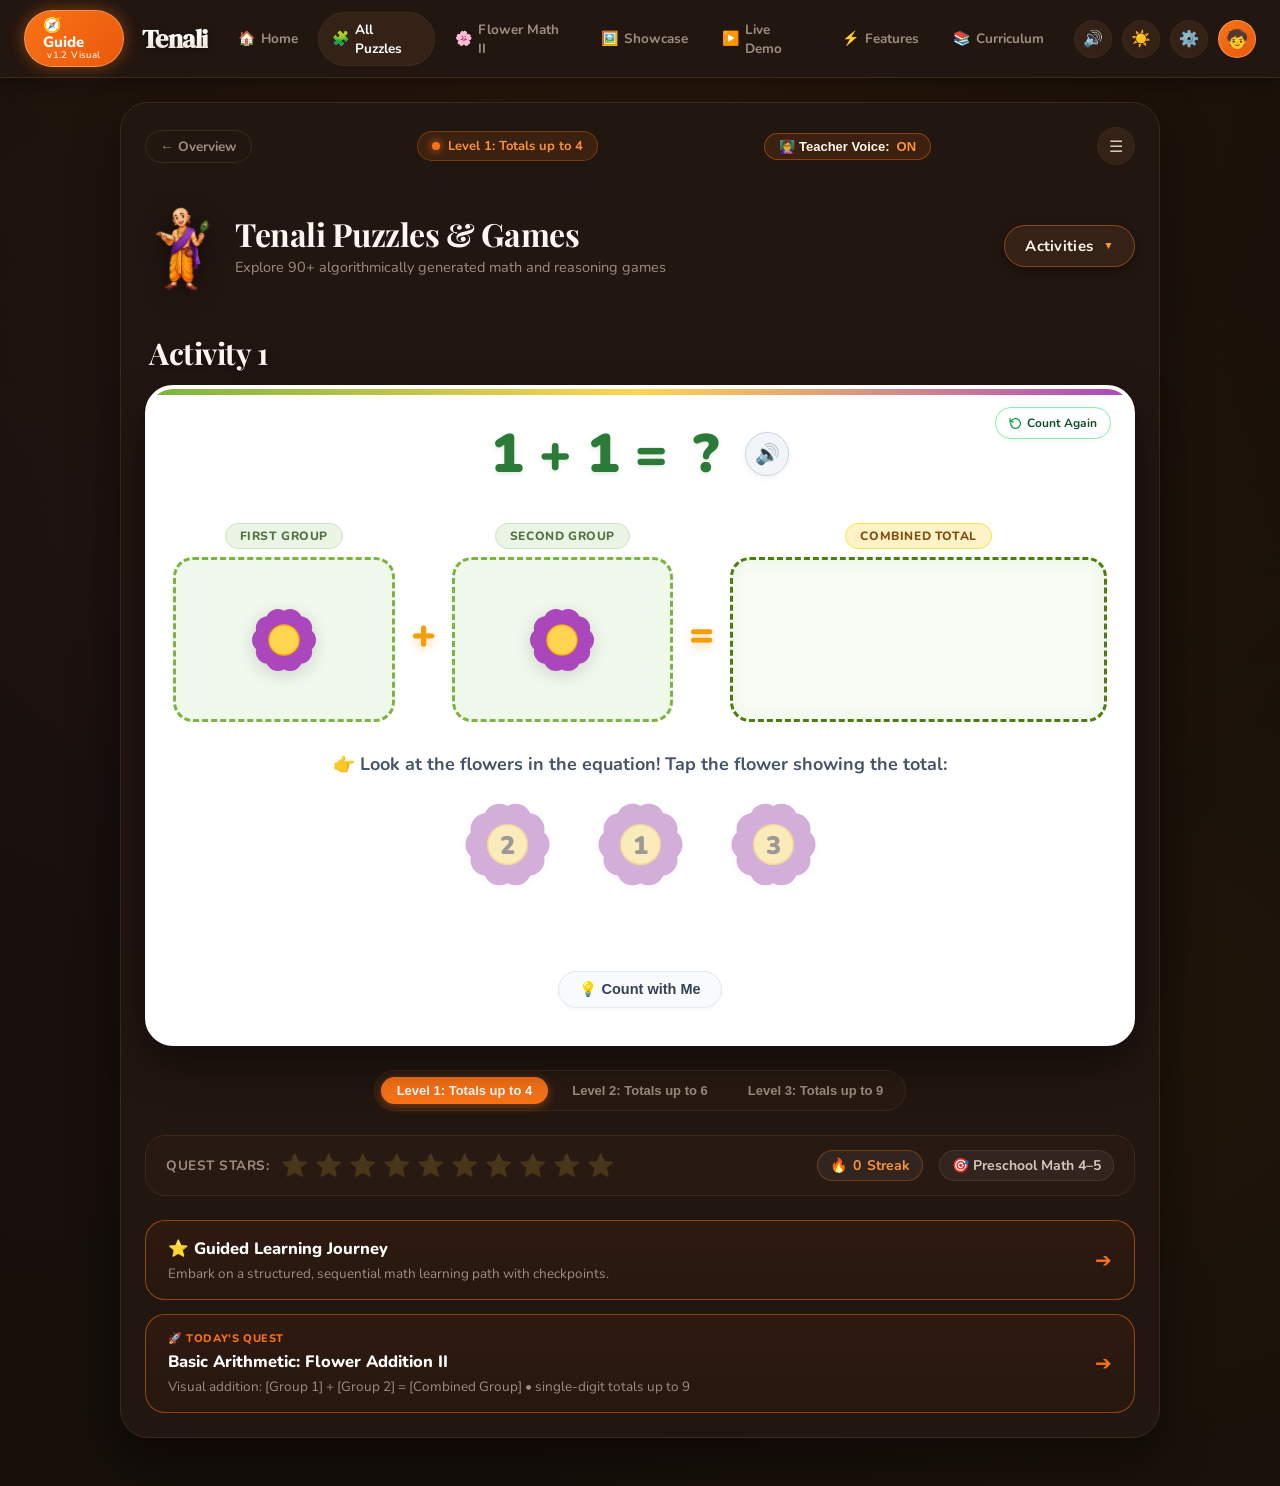
==== flower_addition_ii_standalone.html @ c41240fa "Add Activity 1 layout and activities navigation" ====
<!DOCTYPE html>
<html lang="en">
<head>
  <meta charset="UTF-8">
  <meta name="viewport" content="width=device-width, initial-scale=1.0, maximum-scale=1.0, user-scalable=no">
  <title>Tenali Puzzles & Games - Flower Addition II</title>
  <meta name="description" content="Interactive visual flower addition game for preschool children aged 4-5. See addition visually: [Group 1] + [Group 2] = [Combined Group]. Follows Tenali math curriculum visual design.">

  <!-- Google Fonts: Serif for Tenali branding + Rounded Sans for child readability -->
  <link rel="preconnect" href="https://fonts.googleapis.com">
  <link rel="preconnect" href="https://fonts.gstatic.com" crossorigin>
  <link href="https://fonts.googleapis.com/css2?family=DM+Serif+Display:ital@0;1&family=Fredoka:wght@400;600;700&family=Nunito:wght@700;800;900&family=Playfair+Display:wght@700;800;900&display=swap" rel="stylesheet">

  <style>
/* ==========================================================================
   TENALI FLOWER ADDITION II - Visual Design System & Activity Styles
   Exact Tenali Brand Identity & Visual Addition Equation System
   ========================================================================== */

/* --- CSS Variables & Theme Tokens --- */
:root {
  /* Tenali Dark Shell Palette */
  --bg-tenali-dark: #160f0a;
  --bg-tenali-surface: #221610;
  --bg-tenali-card: #281a13;
  --bg-tenali-card-border: #3d281c;
  --bg-tenali-pill: #342217;
  --bg-tenali-pill-hover: #452d1f;
  
  /* Orange Accents & Highlights */
  --tenali-orange: #f97316;
  --tenali-orange-glow: rgba(249, 115, 22, 0.45);
  --tenali-orange-dark: #ea580c;
  --tenali-orange-light: #fb923c;
  --tenali-gold: #f59e0b;
  --tenali-gold-soft: #fef3c7;
  
  /* Typography Colors */
  --text-tenali-heading: #fff8f0;
  --text-tenali-body: #d6c7bc;
  --text-tenali-muted: #9e8d80;
  
  /* Activity Design Palette */
  --activity-card-bg: #ffffff;
  --activity-green-text: #2b7a37;
  --activity-green-container-bg: #f0f8ec;
  --activity-green-container-border: #7cb342;
  --activity-green-container-border-dash: #689f38;
  
  /* Flower Colors (Exact Activity I Purple Blossom) */
  --flower-purple-petal: #ab47bc;
  --flower-purple-petal-dark: #8e24aa;
  --flower-purple-petal-light: #ba68c8;
  --flower-yellow-center: #ffd54f;
  --flower-yellow-center-border: #f59e0b;
  --flower-number-color: #261c14;
  
  /* Feedback Colors */
  --feedback-success: #16a34a;
  --feedback-success-bg: #dcfce7;
  --feedback-gentle-try: #f59e0b;
  --feedback-gentle-bg: #fef9c3;
  
  /* Typography */
  --font-serif: 'Playfair Display', Georgia, 'Times New Roman', serif;
  --font-sans: 'Nunito', 'Fredoka', 'Quicksand', -apple-system, BlinkMacSystemFont, 'Segoe UI', Roboto, sans-serif;
  
  /* Layout */
  --max-content-width: 1040px;
  --radius-lg: 28px;
  --radius-md: 20px;
  --radius-sm: 14px;
}

/* Global Reset & Base */
*, *::before, *::after {
  box-sizing: border-box;
  margin: 0;
  padding: 0;
  -webkit-tap-highlight-color: transparent;
}

body {
  background-color: var(--bg-tenali-dark);
  background-image: 
    radial-gradient(circle at 50% 0%, rgba(249, 115, 22, 0.08) 0%, transparent 60%),
    radial-gradient(circle at 10% 40%, rgba(171, 71, 188, 0.04) 0%, transparent 50%),
    radial-gradient(circle at 90% 70%, rgba(245, 158, 11, 0.04) 0%, transparent 50%);
  color: var(--text-tenali-body);
  font-family: var(--font-sans);
  min-height: 100vh;
  display: flex;
  flex-direction: column;
  overflow-x: hidden;
  user-select: none;
}

/* ==========================================================================
   TOP NAVIGATION BAR (Exact Tenali Visual Identity)
   ========================================================================== */
.tenali-nav-header {
  background-color: var(--bg-tenali-surface);
  border-bottom: 1px solid var(--bg-tenali-card-border);
  padding: 10px 24px;
  display: flex;
  align-items: center;
  justify-content: space-between;
  gap: 16px;
  position: sticky;
  top: 0;
  z-index: 100;
  box-shadow: 0 4px 18px rgba(0, 0, 0, 0.35);
}

.nav-left-group {
  display: flex;
  align-items: center;
  gap: 18px;
}

/* Guide Button with glowing orange pill */
.guide-pill-badge {
  display: inline-flex;
  flex-direction: column;
  align-items: center;
  justify-content: center;
  background: linear-gradient(135deg, #f97316 0%, #ea580c 100%);
  color: #ffffff;
  padding: 6px 18px;
  border-radius: 9999px;
  font-weight: 700;
  font-size: 14px;
  text-decoration: none;
  border: 1px solid rgba(255, 255, 255, 0.3);
  box-shadow: 0 0 16px var(--tenali-orange-glow);
  cursor: pointer;
  transition: all 0.2s ease;
  line-height: 1.1;
}

.guide-pill-badge:hover {
  transform: translateY(-1px) scale(1.02);
  box-shadow: 0 0 22px rgba(249, 115, 22, 0.65);
}

.guide-pill-badge .guide-title {
  display: flex;
  align-items: center;
  gap: 5px;
  font-size: 15px;
  font-weight: 800;
}

.guide-pill-badge .guide-sub {
  font-size: 9.5px;
  opacity: 0.9;
  letter-spacing: 0.4px;
  font-weight: 600;
}

/* Tenali Logo Branding */
.tenali-brand {
  display: flex;
  align-items: center;
  text-decoration: none;
}

.tenali-logo-text {
  font-family: 'DM Serif Display', var(--font-serif);
  font-size: 26px;
  font-weight: 700;
  letter-spacing: -0.5px;
  background: linear-gradient(180deg, #ffffff 30%, #e2d3c5 100%);
  -webkit-background-clip: text;
  -webkit-text-fill-color: transparent;
  filter: drop-shadow(0 2px 4px rgba(0,0,0,0.4));
}

/* Center Navigation Links */
.nav-center-links {
  display: flex;
  align-items: center;
  gap: 6px;
}

.nav-pill-item {
  color: var(--text-tenali-muted);
  text-decoration: none;
  padding: 8px 14px;
  border-radius: 9999px;
  font-size: 13.5px;
  font-weight: 700;
  display: inline-flex;
  align-items: center;
  gap: 6px;
  transition: all 0.2s ease;
}

.nav-pill-item:hover {
  color: var(--text-tenali-heading);
  background-color: var(--bg-tenali-pill);
}

.nav-pill-item.active {
  color: #ffffff;
  background-color: var(--bg-tenali-pill);
  box-shadow: inset 0 0 0 1px var(--bg-tenali-card-border);
}

.nav-icon {
  font-size: 14px;
}

/* Right Navigation Controls */
.nav-right-controls {
  display: flex;
  align-items: center;
  gap: 10px;
}

.control-btn-circle {
  width: 38px;
  height: 38px;
  border-radius: 50%;
  background-color: var(--bg-tenali-pill);
  border: 1px solid var(--bg-tenali-card-border);
  color: var(--text-tenali-body);
  display: inline-flex;
  align-items: center;
  justify-content: center;
  font-size: 16px;
  cursor: pointer;
  transition: all 0.2s ease;
}

.control-btn-circle:hover {
  background-color: var(--bg-tenali-pill-hover);
  color: #ffffff;
  border-color: var(--tenali-orange);
  transform: translateY(-1px);
}

.user-avatar-pill {
  width: 38px;
  height: 38px;
  border-radius: 50%;
  background: linear-gradient(135deg, #f97316 0%, #ea580c 100%);
  display: inline-flex;
  align-items: center;
  justify-content: center;
  font-size: 18px;
  border: 1px solid rgba(255, 255, 255, 0.3);
  cursor: pointer;
}

/* ==========================================================================
   MAIN VIEWPORT & HUB CONTAINER
   ========================================================================== */
.main-viewport {
  flex: 1;
  display: flex;
  justify-content: center;
  padding: 24px 16px 48px 16px;
}

.tenali-hub-card {
  width: 100%;
  max-width: var(--max-content-width);
  background-color: var(--bg-tenali-surface);
  border: 1px solid var(--bg-tenali-card-border);
  border-radius: var(--radius-lg);
  padding: 24px;
  display: flex;
  flex-direction: column;
  gap: 24px;
  box-shadow: 0 20px 50px rgba(0, 0, 0, 0.45);
}

/* Sub-header inside Card */
.tenali-sub-header {
  display: flex;
  align-items: center;
  justify-content: space-between;
  gap: 12px;
  flex-wrap: wrap;
}

.pill-back-btn {
  color: var(--text-tenali-muted);
  text-decoration: none;
  font-size: 13.5px;
  font-weight: 700;
  padding: 6px 14px;
  border-radius: 9999px;
  background: transparent;
  border: 1px solid var(--bg-tenali-card-border);
  transition: all 0.2s ease;
}

.pill-back-btn:hover {
  background: var(--bg-tenali-pill);
  border-color: var(--tenali-orange);
}

.level-badge-indicator {
  display: inline-flex;
  align-items: center;
  gap: 8px;
  background: rgba(249, 115, 22, 0.12);
  border: 1px solid rgba(249, 115, 22, 0.3);
  padding: 5px 14px;
  border-radius: 9999px;
  font-size: 13px;
  font-weight: 700;
  color: var(--tenali-orange-light);
}

.level-badge-indicator .dot {
  width: 8px;
  height: 8px;
  border-radius: 50%;
  background-color: var(--tenali-orange);
  box-shadow: 0 0 8px var(--tenali-orange);
}

/* Visible Teacher Voice Toggle Pill */
.teacher-voice-toggle-btn {
  display: inline-flex;
  align-items: center;
  gap: 7px;
  background: rgba(249, 115, 22, 0.12);
  border: 1px solid rgba(249, 115, 22, 0.4);
  color: var(--text-tenali-heading);
  padding: 5px 14px;
  border-radius: 9999px;
  font-size: 13px;
  font-weight: 700;
  cursor: pointer;
  transition: all 0.2s ease;
  user-select: none;
}

.teacher-voice-toggle-btn:hover {
  background: rgba(249, 115, 22, 0.22);
  border-color: var(--tenali-orange);
  transform: translateY(-1px);
}

.teacher-voice-toggle-btn.muted {
  background: rgba(255, 255, 255, 0.05);
  border-color: rgba(255, 255, 255, 0.15);
  color: var(--text-tenali-muted);
}

.teacher-voice-toggle-btn #teacher-voice-status {
  color: var(--tenali-orange-light);
  font-weight: 800;
}

.teacher-voice-toggle-btn.muted #teacher-voice-status {
  color: var(--text-tenali-muted);
}

.sub-header-actions {
  display: flex;
  align-items: center;
  gap: 8px;
}

/* Website Header — Brown Area */
.tenali-hero-banner {
  display: flex;
  align-items: center;
  justify-content: space-between;
  gap: 24px;
  text-align: left;
  padding: 6px 0 12px 0;
  width: 100%;
  position: relative;
}

.tenali-hero-brand-group {
  display: flex;
  align-items: center;
  gap: 20px;
  text-align: left;
  min-width: 0;
}

.tenali-mascot-img {
  width: 70px;
  height: 102px;
  object-fit: contain;
  flex-shrink: 0;
  filter: drop-shadow(0 4px 14px rgba(0, 0, 0, 0.45));
  animation: mascot-float 3s ease-in-out infinite alternate;
}

@keyframes mascot-float {
  0% { transform: translateY(0px) rotate(0deg); }
  100% { transform: translateY(-5px) rotate(1.5deg); }
}

.tenali-hero-text h1 {
  font-family: var(--font-serif);
  font-size: 32px;
  font-weight: 700;
  color: var(--text-tenali-heading);
  letter-spacing: -0.5px;
  line-height: 1.15;
}

.tenali-hero-text p {
  color: var(--text-tenali-muted);
  font-size: 14.5px;
  margin-top: 4px;
}

/* --- Activities Dropdown Menu on Right of Brown Header --- */
.activities-dropdown-wrapper {
  position: relative;
  display: inline-flex;
  align-items: center;
  flex-shrink: 0;
}

.activities-dropdown-btn {
  display: inline-flex;
  align-items: center;
  justify-content: center;
  gap: 10px;
  background: var(--bg-tenali-pill);
  border: 1.5px solid rgba(249, 115, 22, 0.45);
  border-radius: 9999px;
  padding: 9px 20px;
  color: var(--text-tenali-heading);
  font-family: var(--font-sans);
  font-size: 15px;
  font-weight: 700;
  letter-spacing: 0.3px;
  cursor: pointer;
  transition: all 0.22s cubic-bezier(0.34, 1.56, 0.64, 1);
  box-shadow: 0 4px 14px rgba(0, 0, 0, 0.35);
  user-select: none;
  min-height: 42px;
}

.activities-dropdown-btn:hover {
  background: var(--bg-tenali-pill-hover);
  border-color: var(--tenali-orange);
  color: #ffffff;
  transform: translateY(-2px);
  box-shadow: 0 6px 20px rgba(249, 115, 22, 0.35);
}

.activities-dropdown-btn:focus-visible {
  outline: 3px solid var(--tenali-orange);
  outline-offset: 3px;
}

.activities-chevron {
  font-size: 10.5px;
  color: var(--tenali-orange-light);
  transition: transform 0.25s ease;
  line-height: 1;
}

.activities-dropdown-wrapper.open .activities-chevron {
  transform: rotate(180deg);
}

.activities-dropdown-wrapper.open .activities-dropdown-btn {
  border-color: var(--tenali-orange);
  background: var(--bg-tenali-pill-hover);
  box-shadow: 0 0 20px rgba(249, 115, 22, 0.45);
}

.activities-dropdown-menu {
  position: absolute;
  top: calc(100% + 8px);
  right: 0;
  min-width: 180px;
  background: #2a1b14;
  border: 1.5px solid rgba(249, 115, 22, 0.45);
  border-radius: 14px;
  padding: 8px;
  display: flex;
  flex-direction: column;
  gap: 4px;
  box-shadow: 0 16px 36px rgba(0, 0, 0, 0.65), 0 0 22px rgba(249, 115, 22, 0.2);
  z-index: 100;
  opacity: 0;
  visibility: hidden;
  transform: translateY(-8px) scale(0.97);
  transition: opacity 0.2s ease, transform 0.2s cubic-bezier(0.34, 1.56, 0.64, 1), visibility 0.2s;
  pointer-events: none;
}

.activities-dropdown-wrapper.open .activities-dropdown-menu {
  opacity: 1;
  visibility: visible;
  transform: translateY(0) scale(1);
  pointer-events: auto;
}

.activity-dropdown-item {
  display: flex;
  align-items: center;
  gap: 10px;
  width: 100%;
  padding: 10px 14px;
  background: transparent;
  border: 1px solid transparent;
  border-radius: 10px;
  color: var(--text-tenali-heading);
  font-family: var(--font-sans);
  font-size: 14.5px;
  font-weight: 700;
  text-align: left;
  cursor: pointer;
  transition: all 0.18s ease;
  user-select: none;
}

.activity-dropdown-item:hover {
  background: rgba(249, 115, 22, 0.18);
  border-color: rgba(249, 115, 22, 0.35);
  color: var(--tenali-orange-light);
  transform: translateX(3px);
}

.activity-dropdown-item.active {
  background: rgba(249, 115, 22, 0.22);
  border-color: rgba(249, 115, 22, 0.5);
  color: #fff8f0;
}

.activity-dropdown-item.active::after {
  content: "✓";
  margin-left: auto;
  font-size: 13px;
  color: var(--tenali-orange-light);
  font-weight: 900;
}

.activity-item-icon {
  font-size: 16px;
  line-height: 1;
}

/* Activity 1 Heading immediately above game container */
.activity-section-header {
  width: 100%;
  display: flex;
  align-items: center;
  justify-content: flex-start;
  padding: 0 4px;
  margin-top: 2px;
  margin-bottom: -10px;
}

.activity-section-title {
  font-family: var(--font-serif);
  font-size: 30px;
  font-weight: 700;
  color: var(--text-tenali-heading);
  letter-spacing: -0.5px;
  line-height: 1.2;
  margin: 0;
  text-shadow: 0 2px 6px rgba(0, 0, 0, 0.35);
}

/* ==========================================================================
   THE WHITE ACTIVITY CARD (Tenali Flower Addition II Visual System)
   Pure white card, large green question, dashed pale-green containers,
   purple flower petals with yellow centers.
   ========================================================================== */
.flower-activity-card {
  background-color: var(--activity-card-bg);
  border-radius: var(--radius-lg);
  padding: 28px 24px 34px 24px;
  box-shadow: 0 18px 45px rgba(0, 0, 0, 0.45);
  display: flex;
  flex-direction: column;
  align-items: center;
  position: relative;
  overflow: hidden;
  border: 4px solid #ffffff;
}

/* Subtle corner decoration inside activity card */
.flower-activity-card::before {
  content: "";
  position: absolute;
  top: 0;
  left: 0;
  right: 0;
  height: 6px;
  background: linear-gradient(90deg, #7cb342 0%, #ffd54f 50%, #ab47bc 100%);
}

/* Question Header in Large Green Text */
.math-question-banner {
  display: flex;
  align-items: center;
  justify-content: center;
  gap: 14px;
  margin-bottom: 22px;
  position: relative;
}

.math-question-text {
  font-family: var(--font-sans);
  font-size: 54px;
  font-weight: 900;
  color: var(--activity-green-text);
  letter-spacing: 2px;
  text-shadow: 0 2px 4px rgba(43, 122, 55, 0.15);
  display: flex;
  align-items: center;
  gap: 14px;
}

.math-question-text .math-num {
  display: inline-block;
  min-width: 32px;
  text-align: center;
}

.math-question-text .math-op {
  color: var(--activity-green-text);
}

.math-question-text .math-target {
  display: inline-flex;
  align-items: center;
  justify-content: center;
  min-width: 48px;
  padding: 0 10px;
  border-radius: 12px;
  transition: all 0.3s cubic-bezier(0.34, 1.56, 0.64, 1);
}

.math-question-text .math-target.solved {
  color: #15803d;
  background-color: #dcfce7;
  transform: scale(1.15);
  box-shadow: 0 4px 14px rgba(22, 163, 74, 0.25);
}

/* Audio Question Speaker Button */
.audio-speak-btn {
  background: #f1f5f9;
  border: 1px solid #cbd5e1;
  border-radius: 50%;
  width: 44px;
  height: 44px;
  display: inline-flex;
  align-items: center;
  justify-content: center;
  font-size: 20px;
  cursor: pointer;
  color: #334155;
  transition: all 0.2s ease;
  box-shadow: 0 2px 6px rgba(0,0,0,0.06);
}

.audio-speak-btn:hover {
  background: #e2e8f0;
  transform: scale(1.08);
}

.audio-speak-btn.speaking {
  animation: pulse-ring 1s infinite;
  background: #fed7aa;
  border-color: #f97316;
  color: #c2410c;
}

@keyframes pulse-ring {
  0% { transform: scale(1); }
  50% { transform: scale(1.12); }
  100% { transform: scale(1); }
}

/* ==========================================================================
   VISUAL ADDITION EQUATION & LAYOUT:
   [Group of flowers] + [Group of flowers] = [Combined group of flowers]
   Balanced proportions, aligned heights, and single top-right Count Again button
   ========================================================================== */

/* Single "Count Again" Button in Top-Right Corner of Activity Area */
.activity-count-again-btn {
  position: absolute;
  top: 18px;
  right: 20px;
  z-index: 10;
  font-family: var(--font-sans);
  font-size: 12px;
  font-weight: 700;
  color: #14532d; /* dark-green text */
  background-color: #ffffff; /* white pill-shaped background */
  border: 1.5px solid #86efac; /* thin light-green border */
  border-radius: 9999px; /* pill shape */
  padding: 5.5px 13px;
  min-height: 32px;
  cursor: pointer;
  display: inline-flex;
  align-items: center;
  justify-content: center;
  gap: 5.5px;
  transition: all 0.2s cubic-bezier(0.34, 1.56, 0.64, 1);
  line-height: 1.3;
  user-select: none;
  white-space: nowrap;
  box-shadow: 0 1px 4px rgba(0, 0, 0, 0.06);
}

.activity-count-again-btn .recount-icon {
  width: 13px;
  height: 13px;
  flex-shrink: 0;
  color: #16a34a; /* green reset icon */
  stroke: #16a34a;
  transition: transform 0.35s cubic-bezier(0.34, 1.56, 0.64, 1);
}

.activity-count-again-btn:hover {
  background-color: #f0fdf4;
  border-color: #4ade80;
  color: #0f391e;
  transform: translateY(-1px) scale(1.03);
  box-shadow: 0 3px 8px rgba(22, 101, 52, 0.14);
}

.activity-count-again-btn:hover .recount-icon {
  transform: rotate(-60deg);
  stroke: #15803d;
}

.activity-count-again-btn:active {
  transform: translateY(0) scale(0.97);
  background-color: #dcfce7;
}

/* Horizontal Equation Wrapper: Perfectly aligns all 3 boxes */
.flower-equation-wrapper {
  display: flex;
  align-items: stretch; /* All containers stretch to exact same height */
  justify-content: center;
  gap: 16px;
  width: 100%;
  max-width: 960px;
  margin: 10px 0 24px 0;
}

/* First & Second Group Containers: balanced, proportional width */
.flower-group-container {
  display: flex;
  flex-direction: column;
  align-items: center;
  gap: 8px;
  flex: 1 1 0;
  min-width: 140px;
}

/* Combined Total Container: wider proportion for up to 9 flowers in Level 3 */
.flower-group-container.flower-result-container {
  flex: 1.7 1 0;
  min-width: 230px;
}

/* Centered group header badges */
.group-header-tag {
  font-size: 12px;
  font-weight: 800;
  text-transform: uppercase;
  letter-spacing: 0.6px;
  color: #557242;
  background: #eaf5e6;
  padding: 4px 14px;
  border-radius: 9999px;
  border: 1px solid #c9e4c1;
  white-space: nowrap;
  user-select: none;
}

.group-header-tag.result-tag {
  color: #854d0e;
  background: #fef3c7;
  border-color: #fde047;
}

/* Pale-green containers with dashed border */
.flower-group-box {
  background-color: var(--activity-green-container-bg);
  border: 3px dashed var(--activity-green-container-border);
  border-radius: var(--radius-md);
  padding: 14px 12px;
  min-height: 165px;
  width: 100%;
  flex: 1; /* Stretch to fill container height so all 3 boxes have identical height & aligned edges */
  display: flex;
  flex-wrap: wrap;
  align-items: center;
  justify-content: center;
  align-content: center; /* Vertically centers flower rows inside the box */
  gap: 10px;
  transition: all 0.25s ease;
  position: relative;
  box-sizing: border-box;
}

.flower-group-box:hover {
  background-color: #e8f5e3;
  border-color: var(--activity-green-container-border-dash);
}

/* Result Group Box styling (Distinctive Combined styling) */
.flower-combined-group-box {
  background-color: #f7fcf4;
  border: 3.5px dashed #4d7c0f;
  box-shadow: inset 0 0 14px rgba(101, 163, 13, 0.08);
}

.flower-combined-group-box:hover {
  background-color: #eef8ea;
  border-color: #3f6212;
}

/* Active counting box highlight - child is currently counting here */
.flower-group-box.counting-active {
  border-color: #f59e0b;
  background-color: #fffdf5;
  box-shadow: 0 0 18px rgba(245, 158, 11, 0.28);
}

/* Completed counting box state */
.flower-group-box.box-completed {
  border-color: #22c55e;
  background-color: #f6fdf7;
}

/* Gentle wobble / attention animation when child taps another box mid-sequence */
.flower-group-box.box-attention {
  animation: box-attention-shake 0.45s ease-in-out;
  border-color: #f97316 !important;
  box-shadow: 0 0 22px rgba(249, 115, 22, 0.45) !important;
}

@keyframes box-attention-shake {
  0%, 100% { transform: translateX(0); }
  20%, 60% { transform: translateX(-4px); }
  40%, 80% { transform: translateX(4px); }
}

/* Chunky orange plus & equals signs - vertically centered with dashed flower boxes */
/* Chunky orange plus & equals signs - vertically centered with dashed flower boxes */
.math-operator-symbol {
  font-family: var(--font-sans);
  font-size: 42px;
  font-weight: 900;
  color: #f59e0b;
  text-shadow: 0 4px 10px rgba(245, 158, 11, 0.35);
  flex-shrink: 0;
  user-select: none;
  animation: float-operator 2.5s ease-in-out infinite alternate;
  transition: transform 0.4s cubic-bezier(0.34, 1.56, 0.64, 1), 
              color 0.4s ease, 
              text-shadow 0.4s ease, 
              filter 0.4s ease;
  align-self: center;
  margin-top: 24px; /* Centers operator with the flower boxes (compensating for header tag) */
}

/* Soft, noticeable glow for equation symbols during Count With Me */
.math-operator-symbol.symbol-glow {
  color: #ea580c;
  transform: scale(1.18);
  text-shadow: 0 0 14px rgba(249, 115, 22, 0.85),
               0 0 28px rgba(251, 146, 60, 0.6),
               0 2px 6px rgba(194, 65, 12, 0.3);
  filter: drop-shadow(0 0 8px rgba(251, 191, 36, 0.75));
  animation: symbol-gentle-pulse 2s ease-in-out infinite alternate;
  z-index: 5;
}

@keyframes symbol-gentle-pulse {
  0% {
    transform: scale(1.15);
    text-shadow: 0 0 12px rgba(249, 115, 22, 0.75),
                 0 0 22px rgba(251, 146, 60, 0.5);
    filter: drop-shadow(0 0 6px rgba(251, 191, 36, 0.6));
  }
  100% {
    transform: scale(1.22);
    text-shadow: 0 0 18px rgba(249, 115, 22, 0.95),
                 0 0 32px rgba(251, 146, 60, 0.75);
    filter: drop-shadow(0 0 12px rgba(251, 191, 36, 0.85));
  }
}

.math-operator-symbol.highlighted {
  color: #ea580c;
  transform: scale(1.2);
  text-shadow: 0 0 18px rgba(249, 115, 22, 0.9);
  z-index: 5;
}

.math-equals-symbol {
  animation-delay: 0.3s;
}

@keyframes float-operator {
  0% { transform: scale(1) translateY(0); }
  100% { transform: scale(1.08) translateY(-3px); }
}

/* ==========================================================================
   FLOWER COMPONENT (Purple Petals, Yellow Center, Number Inside)
   Scalloped petals, vibrant yellow disc, number inside yellow center
   ========================================================================== */
.flower-token {
  display: inline-flex;
  align-items: center;
  justify-content: center;
  width: 72px;
  height: 72px;
  cursor: pointer;
  position: relative;
  transition: transform 0.2s cubic-bezier(0.34, 1.56, 0.64, 1), filter 0.2s ease;
  filter: drop-shadow(0 4px 8px rgba(0, 0, 0, 0.14));
}

.flower-token.size-lg {
  width: 80px;
  height: 80px;
}

.flower-token.size-sm {
  width: 58px;
  height: 58px;
}

.flower-token:hover {
  transform: scale(1.1) rotate(3deg);
  filter: drop-shadow(0 6px 12px rgba(171, 71, 188, 0.35));
}

.flower-token:active {
  transform: scale(0.94);
}

/* Flower Tapped / Blossom Bounce Animation */
.flower-token.tapped {
  animation: flower-bounce 0.45s cubic-bezier(0.34, 1.56, 0.64, 1);
}

@keyframes flower-bounce {
  0% { transform: scale(1); }
  40% { transform: scale(1.24) rotate(-6deg); }
  75% { transform: scale(0.95) rotate(3deg); }
  100% { transform: scale(1) rotate(0deg); }
}

/* Flower Highlighted during counting hint */
.flower-token.highlighted {
  filter: drop-shadow(0 0 16px rgba(245, 158, 11, 0.85)) drop-shadow(0 4px 10px rgba(0,0,0,0.2));
  transform: scale(1.22);
  z-index: 5;
}

.flower-token.highlighted .flower-center-circle {
  fill: #fff176 !important;
  stroke: #f97316 !important;
  stroke-width: 2.5 !important;
}

/* SVG internals */
.flower-svg {
  width: 100%;
  height: 100%;
  display: block;
}

.flower-petal-lobe {
  fill: var(--flower-purple-petal);
  transition: fill 0.2s ease;
}

.flower-center-circle {
  fill: var(--flower-yellow-center);
  stroke: var(--flower-yellow-center-border);
  stroke-width: 1.5;
  transition: all 0.2s ease;
}

.flower-digit-text {
  font-family: var(--font-sans);
  font-size: 24px;
  font-weight: 900;
  fill: var(--flower-number-color);
  user-select: none;
  pointer-events: none;
  transform-origin: 50px 50px;
  transition: transform 0.25s cubic-bezier(0.34, 1.56, 0.64, 1), opacity 0.2s ease;
}

/* Hidden state before child taps the flower */
.flower-digit-text.hidden-digit {
  opacity: 0;
  transform: scale(0);
}

/* Revealed state with joyful pop-in animation when child taps */
.flower-digit-text.revealed {
  opacity: 1;
  transform: scale(1);
  animation: digit-pop-in 0.38s cubic-bezier(0.34, 1.56, 0.64, 1);
}

@keyframes digit-pop-in {
  0% { transform: scale(0); opacity: 0; }
  65% { transform: scale(1.4); opacity: 1; }
  100% { transform: scale(1); opacity: 1; }
}

/* Gentle pulse on uncounted flowers to invite child to tap */
.flower-token.uncounted .flower-center-circle {
  animation: center-pulse 2.2s ease-in-out infinite;
}

@keyframes center-pulse {
  0%, 100% { stroke-width: 1.5; stroke: #f59e0b; }
  50% { stroke-width: 2.4; stroke: #ea580c; }
}

.flower-token.counted .flower-center-circle {
  stroke-width: 2.2;
  stroke: #16a34a;
}

/* ==========================================================================
   ANSWER SECTION & THREE FLOWER-SHAPED ANSWER BUTTONS
   Numbers directly inside the flowers' yellow centres!
   ========================================================================== */
.answer-stage-container {
  display: flex;
  flex-direction: column;
  align-items: center;
  gap: 16px;
  width: 100%;
  margin-top: 6px;
}

.answer-prompt-text {
  font-size: 18px;
  font-weight: 700;
  color: #475569;
  text-align: center;
}

.flower-answer-buttons {
  display: flex;
  align-items: center;
  justify-content: center;
  gap: 28px;
  width: 100%;
  flex-wrap: wrap;
}

/* The three flower-shaped answer buttons */
.flower-btn {
  background: transparent;
  border: none;
  padding: 0;
  margin: 0;
  cursor: pointer;
  outline: none;
  position: relative;
  width: 105px;
  height: 105px;
  display: inline-flex;
  align-items: center;
  justify-content: center;
  transition: transform 0.25s cubic-bezier(0.34, 1.56, 0.64, 1), filter 0.25s ease;
  filter: drop-shadow(0 6px 14px rgba(0, 0, 0, 0.15));
  border-radius: 50%;
}

.flower-btn:hover {
  transform: scale(1.12) translateY(-4px);
  filter: drop-shadow(0 10px 20px rgba(171, 71, 188, 0.35));
}

.flower-btn:focus-visible {
  outline: 3px solid var(--tenali-orange);
  outline-offset: 4px;
}

.flower-btn:active {
  transform: scale(0.96) translateY(2px);
}

/* Correct Flower Selection */
.flower-btn.correct {
  animation: answer-celebrate 0.7s cubic-bezier(0.34, 1.56, 0.64, 1) forwards;
  filter: drop-shadow(0 0 24px rgba(34, 197, 94, 0.75));
}

@keyframes answer-celebrate {
  0% { transform: scale(1); }
  50% { transform: scale(1.25) rotate(8deg); }
  75% { transform: scale(1.15) rotate(-6deg); }
  100% { transform: scale(1.18) rotate(0deg); }
}

/* Incorrect Flower Selection (Gentle Wobble, No penalty) */
.flower-btn.incorrect {
  animation: gentle-wobble 0.5s ease-in-out;
  filter: drop-shadow(0 0 14px rgba(245, 158, 11, 0.6));
}

@keyframes gentle-wobble {
  0%, 100% { transform: translateX(0); }
  20%, 60% { transform: translateX(-8px) rotate(-4deg); }
  40%, 80% { transform: translateX(8px) rotate(4deg); }
}

/* Disabled Flower Answer Buttons - Locked until counting sequence completes */
.flower-btn:disabled,
.flower-btn.disabled {
  opacity: 0.45;
  cursor: not-allowed;
  pointer-events: none;
  filter: drop-shadow(0 2px 4px rgba(0, 0, 0, 0.08)) grayscale(20%);
  transform: none !important;
}

/* Cheerful Unlock Animation when total flowers counting is complete */
.flower-btn.unlocked {
  animation: answer-btn-unlock 0.45s cubic-bezier(0.34, 1.56, 0.64, 1);
}

@keyframes answer-btn-unlock {
  0% { transform: scale(0.92); opacity: 0.45; }
  60% { transform: scale(1.12) translateY(-2px); opacity: 1; }
  100% { transform: scale(1); opacity: 1; }
}

/* Combined Total Flowers Blossom Pop-in */
.flower-token.revealing {
  animation: flower-reveal-pop 0.4s cubic-bezier(0.34, 1.56, 0.64, 1) backwards;
}

@keyframes flower-reveal-pop {
  0% {
    opacity: 0;
    transform: scale(0.25) rotate(-12deg);
  }
  65% {
    opacity: 1;
    transform: scale(1.14) rotate(4deg);
  }
  100% {
    opacity: 1;
    transform: scale(1) rotate(0deg);
  }
}

/* ==========================================================================
   INTERACTIVE FEEDBACK BANNER & NEXT BUTTON
   ========================================================================== */
.feedback-ribbon {
  min-height: 48px;
  display: flex;
  align-items: center;
  justify-content: center;
  gap: 12px;
  width: 100%;
  margin-top: 10px;
  transition: all 0.3s ease;
}

.feedback-msg {
  font-size: 19px;
  font-weight: 800;
  display: inline-flex;
  align-items: center;
  gap: 8px;
  padding: 8px 22px;
  border-radius: 9999px;
  animation: slide-fade-in 0.3s ease-out;
}

.feedback-msg.success {
  background-color: var(--feedback-success-bg);
  color: var(--feedback-success);
  border: 1px solid #86efac;
}

.feedback-msg.try-again {
  background-color: var(--feedback-gentle-bg);
  color: #b45309;
  border: 1px solid #fde047;
}

@keyframes slide-fade-in {
  from { opacity: 0; transform: translateY(6px); }
  to { opacity: 1; transform: translateY(0); }
}

/* Cheerful Next Button */
.next-question-btn {
  background: linear-gradient(135deg, #f97316 0%, #ea580c 100%);
  color: #ffffff;
  border: none;
  border-radius: 9999px;
  padding: 12px 32px;
  font-size: 18px;
  font-weight: 800;
  cursor: pointer;
  display: inline-flex;
  align-items: center;
  gap: 10px;
  box-shadow: 0 8px 20px var(--tenali-orange-glow);
  transition: all 0.2s cubic-bezier(0.34, 1.56, 0.64, 1);
  animation: pop-appear 0.4s cubic-bezier(0.34, 1.56, 0.64, 1);
}

.next-question-btn:hover {
  transform: translateY(-2px) scale(1.05);
  box-shadow: 0 12px 28px rgba(249, 115, 22, 0.6);
}

.next-question-btn:active {
  transform: scale(0.98);
}

@keyframes pop-appear {
  0% { transform: scale(0.7); opacity: 0; }
  100% { transform: scale(1); opacity: 1; }
}

/* ==========================================================================
   ACTIVITY HELPER TOOLBAR (Count with me, Hint, Sound)
   ========================================================================== */
.activity-helpers-bar {
  display: flex;
  align-items: center;
  justify-content: center;
  gap: 14px;
  width: 100%;
  margin-top: 16px;
  flex-wrap: wrap;
}

.helper-action-btn {
  background: #f8fafc;
  border: 1.5px solid #e2e8f0;
  color: #334155;
  border-radius: 9999px;
  padding: 9px 20px;
  font-size: 14.5px;
  font-weight: 700;
  cursor: pointer;
  display: inline-flex;
  align-items: center;
  gap: 8px;
  transition: all 0.2s ease;
  box-shadow: 0 2px 5px rgba(0,0,0,0.04);
}

.helper-action-btn:hover {
  background: #edf2f7;
  border-color: #cbd5e1;
  color: #0f172a;
  transform: translateY(-1px);
}

.helper-action-btn.hint-pulse {
  animation: glow-hint 1.8s infinite;
  border-color: #f59e0b;
  background-color: #fffbeb;
  color: #b45309;
}

@keyframes glow-hint {
  0% { box-shadow: 0 0 0 0 rgba(245, 158, 11, 0.4); }
  70% { box-shadow: 0 0 0 10px rgba(245, 158, 11, 0); }
  100% { box-shadow: 0 0 0 0 rgba(245, 158, 11, 0); }
}

/* ==========================================================================
   PROGRESS TRACKER & STAR METER
   ========================================================================== */
.quest-progress-strip {
  display: flex;
  align-items: center;
  justify-content: space-between;
  background: var(--bg-tenali-card);
  border: 1px solid var(--bg-tenali-card-border);
  border-radius: var(--radius-md);
  padding: 14px 20px;
  gap: 16px;
  flex-wrap: wrap;
}

.stars-track-wrap {
  display: flex;
  align-items: center;
  gap: 12px;
}

.stars-track-label {
  font-size: 13.5px;
  font-weight: 700;
  color: var(--text-tenali-muted);
  text-transform: uppercase;
  letter-spacing: 0.5px;
}

.stars-meter-row {
  display: flex;
  align-items: center;
  gap: 7px;
  flex-wrap: wrap;
}

.star-slot {
  font-size: 22px;
  color: rgba(255, 255, 255, 0.15);
  transition: all 0.3s cubic-bezier(0.34, 1.56, 0.64, 1);
  display: inline-block;
}

.star-slot.earned {
  color: #facc15;
  text-shadow: 0 0 12px rgba(250, 204, 21, 0.6);
  animation: star-pop 0.5s cubic-bezier(0.34, 1.56, 0.64, 1);
}

@keyframes star-pop {
  0% { transform: scale(0.3) rotate(-30deg); }
  70% { transform: scale(1.4) rotate(15deg); }
  100% { transform: scale(1) rotate(0deg); }
}

.score-stats-group {
  display: flex;
  align-items: center;
  gap: 16px;
  font-size: 14px;
  font-weight: 700;
}

.stat-chip {
  display: inline-flex;
  align-items: center;
  gap: 6px;
  background: rgba(255, 255, 255, 0.05);
  padding: 5px 12px;
  border-radius: 9999px;
  border: 1px solid rgba(255, 255, 255, 0.08);
}

.stat-chip.streak {
  color: var(--tenali-orange-light);
  border-color: rgba(249, 115, 22, 0.3);
}

/* ==========================================================================
   CARDS (Guided Learning Journey & Today's Quest)
   ========================================================================== */
.tenali-bottom-cards-grid {
  display: flex;
  flex-direction: column;
  gap: 14px;
}

.tenali-orange-card {
  background: linear-gradient(180deg, rgba(234, 88, 12, 0.07) 0%, rgba(234, 88, 12, 0.02) 100%);
  border: 1.5px solid rgba(249, 115, 22, 0.5);
  border-radius: var(--radius-md);
  padding: 16px 22px;
  display: flex;
  align-items: center;
  justify-content: space-between;
  cursor: pointer;
  transition: all 0.2s ease;
  text-decoration: none;
}

.tenali-orange-card:hover {
  border-color: var(--tenali-orange);
  background: linear-gradient(180deg, rgba(234, 88, 12, 0.12) 0%, rgba(234, 88, 12, 0.04) 100%);
  transform: translateY(-2px);
  box-shadow: 0 8px 24px rgba(249, 115, 22, 0.15);
}

.orange-card-left {
  display: flex;
  flex-direction: column;
  gap: 4px;
}

.orange-card-title {
  font-size: 16.5px;
  font-weight: 800;
  color: #ffffff;
  display: flex;
  align-items: center;
  gap: 8px;
}

.orange-card-tag {
  font-size: 11px;
  font-weight: 800;
  color: var(--tenali-orange);
  text-transform: uppercase;
  letter-spacing: 0.6px;
}

.orange-card-desc {
  font-size: 13.5px;
  color: var(--text-tenali-muted);
}

.orange-card-arrow {
  font-size: 20px;
  color: var(--tenali-orange);
  transition: transform 0.2s ease;
}

.tenali-orange-card:hover .orange-card-arrow {
  transform: translateX(4px);
}

/* ==========================================================================
   LEVEL SWITCHER / DIFFICULTY BAR
   ========================================================================== */
.level-switcher-bar {
  display: flex;
  align-items: center;
  justify-content: center;
  gap: 8px;
  background: var(--bg-tenali-card);
  border: 1px solid var(--bg-tenali-card-border);
  border-radius: 9999px;
  padding: 6px;
  width: fit-content;
  margin: 0 auto;
}

.level-toggle-btn {
  background: transparent;
  border: none;
  color: var(--text-tenali-muted);
  padding: 6px 16px;
  border-radius: 9999px;
  font-size: 13px;
  font-weight: 700;
  cursor: pointer;
  transition: all 0.2s ease;
}

.level-toggle-btn:hover {
  color: #ffffff;
}

.level-toggle-btn.active {
  background: var(--tenali-orange);
  color: #ffffff;
  box-shadow: 0 2px 10px var(--tenali-orange-glow);
}

/* ==========================================================================
   CONFETTI CANVAS & CELEBRATION MODAL
   ========================================================================== */
#confetti-canvas {
  position: fixed;
  top: 0;
  left: 0;
  width: 100vw;
  height: 100vh;
  pointer-events: none;
  z-index: 999;
}

/* Modal Overlay */
.modal-backdrop {
  position: fixed;
  top: 0;
  left: 0;
  width: 100vw;
  height: 100vh;
  background: rgba(10, 6, 4, 0.85);
  backdrop-filter: blur(5px);
  display: flex;
  align-items: center;
  justify-content: center;
  padding: 20px;
  z-index: 1000;
  opacity: 0;
  pointer-events: none;
  transition: opacity 0.3s ease;
}

.modal-backdrop.active {
  opacity: 1;
  pointer-events: auto;
}

.modal-dialog {
  background: var(--bg-tenali-surface);
  border: 1.5px solid var(--tenali-orange);
  border-radius: var(--radius-lg);
  max-width: 540px;
  width: 100%;
  padding: 30px;
  color: var(--text-tenali-body);
  box-shadow: 0 24px 60px rgba(0, 0, 0, 0.7);
  transform: scale(0.9);
  transition: transform 0.3s cubic-bezier(0.34, 1.56, 0.64, 1);
  display: flex;
  flex-direction: column;
  gap: 20px;
}

.modal-backdrop.active .modal-dialog {
  transform: scale(1);
}

.modal-header {
  display: flex;
  align-items: center;
  justify-content: space-between;
}

.modal-title {
  font-family: var(--font-serif);
  font-size: 24px;
  font-weight: 700;
  color: var(--text-tenali-heading);
}

.modal-close-btn {
  background: transparent;
  border: none;
  color: var(--text-tenali-muted);
  font-size: 24px;
  cursor: pointer;
  line-height: 1;
}

.modal-close-btn:hover {
  color: #ffffff;
}

.modal-body {
  font-size: 15px;
  line-height: 1.6;
  display: flex;
  flex-direction: column;
  gap: 14px;
}

.modal-body p {
  color: var(--text-tenali-body);
}

.modal-guide-tip {
  background: rgba(249, 115, 22, 0.08);
  border-left: 3px solid var(--tenali-orange);
  padding: 10px 14px;
  border-radius: 4px;
  font-size: 13.5px;
}

.modal-footer {
  display: flex;
  justify-content: flex-end;
  gap: 12px;
}

/* ==========================================================================
   RESPONSIVE DESIGN (Desktop, Tablet, Mobile)
   ========================================================================== */
@media (max-width: 920px) {
  .nav-center-links {
    display: none;
  }
  
  .tenali-hero-banner {
    flex-wrap: wrap;
    justify-content: space-between;
    align-items: center;
    gap: 16px;
  }
  
  .tenali-hero-text h1 {
    font-size: 26px;
  }

  .flower-token {
    width: 62px;
    height: 62px;
  }

  .flower-token.size-lg {
    width: 70px;
    height: 70px;
  }

  .flower-token.size-sm {
    width: 52px;
    height: 52px;
  }
}

@media (max-width: 640px) {
  .tenali-hero-banner {
    flex-direction: column;
    align-items: center;
    text-align: center;
    gap: 14px;
  }

  .tenali-hero-brand-group {
    flex-direction: column;
    text-align: center;
    gap: 10px;
  }

  .activities-dropdown-wrapper {
    align-self: center;
  }

  .activities-dropdown-menu {
    right: auto;
    left: 50%;
    transform: translateX(-50%) translateY(-8px) scale(0.97);
  }

  .activities-dropdown-wrapper.open .activities-dropdown-menu {
    transform: translateX(-50%) translateY(0) scale(1);
  }

  .activity-section-header {
    justify-content: flex-start;
  }

  .activity-section-title {
    font-size: 24px;
  }
}

/* Tablet & Mobile Wrap for Equation */
@media (max-width: 720px) {
  .activity-count-again-btn {
    top: 14px;
    right: 14px;
    font-size: 11px;
    padding: 4px 10px;
    min-height: 28px;
    gap: 4.5px;
  }

  .activity-count-again-btn .recount-icon {
    width: 12px;
    height: 12px;
  }

  .flower-equation-wrapper {
    flex-wrap: wrap;
    justify-content: center;
    gap: 12px;
  }

  .flower-group-container {
    min-width: 120px;
    flex: 1 1 40%;
  }

  .flower-group-container.flower-result-container {
    width: 100%;
    min-width: 220px;
    flex: 1 1 100%;
    margin-top: 4px;
  }

  .flower-group-box {
    min-height: 145px;
    padding: 10px;
    gap: 8px;
  }

  .flower-token {
    width: 58px;
    height: 58px;
  }

  .flower-token.size-lg {
    width: 66px;
    height: 66px;
  }

  .flower-token.size-sm {
    width: 48px;
    height: 48px;
  }

  .math-operator-symbol {
    font-size: 38px;
    margin-top: 20px;
  }

  .flower-btn {
    width: 92px;
    height: 92px;
  }

  .math-question-text {
    font-size: 42px;
  }
}

@media (max-width: 480px) {
  .math-question-banner {
    margin-top: 26px; /* provides breathing room for the top-right Count Again button */
    margin-bottom: 16px;
  }
  .tenali-nav-header {
    padding: 8px 14px;
  }
  
  .guide-pill-badge {
    padding: 5px 12px;
  }
  
  .guide-pill-badge .guide-title {
    font-size: 13px;
  }
  
  .tenali-logo-text {
    font-size: 20px;
  }
  
  .tenali-hub-card {
    padding: 16px 12px;
    border-radius: 20px;
  }
  
  .tenali-sub-header {
    flex-wrap: wrap;
    gap: 8px;
  }

  .teacher-voice-toggle-btn {
    font-size: 11.5px;
    padding: 4px 10px;
  }
  
  .flower-activity-card {
    padding: 18px 10px 24px 10px;
    border-radius: 20px;
  }
  
  .math-question-text {
    font-size: 36px;
    gap: 10px;
  }
  
  .flower-token {
    width: 50px;
    height: 50px;
  }

  .flower-token.size-lg {
    width: 58px;
    height: 58px;
  }

  .flower-token.size-sm {
    width: 44px;
    height: 44px;
  }
  
  .flower-btn {
    width: 82px;
    height: 82px;
  }
  
  .flower-answer-buttons {
    gap: 16px;
  }

  .math-operator-symbol {
    font-size: 32px;
  }

  .group-header-tag {
    font-size: 11px;
    padding: 2px 8px;
  }
  
  .quest-progress-strip {
    flex-direction: column;
    align-items: flex-start;
    gap: 10px;
  }

  .stars-meter-row {
    gap: 4px;
  }

  .star-slot {
    font-size: 18px;
  }
}
</style>
</head>
<body>

  <!-- =======================================================================
       TOP NAVIGATION BAR (Authentic Tenali Design System)
       ======================================================================= -->
  <header class="tenali-nav-header">
    <div class="nav-left-group">
      <!-- Glowing Orange Guide Badge -->
      <a href="#guide" id="guide-pill-btn" class="guide-pill-badge" title="Open Learning Guide & Tips">
        <span class="guide-title">🧭 Guide</span>
        <span class="guide-sub">v1.2 Visual</span>
      </a>

      <!-- Tenali Brand Logo -->
      <a href="#" class="tenali-brand" title="Tenali">
        <span class="tenali-logo-text">Tenali</span>
      </a>
    </div>

    <!-- Center Navigation Links -->
    <nav class="nav-center-links" aria-label="Main Navigation">
      <a href="#" class="nav-pill-item"><span class="nav-icon">🏠</span> Home</a>
      <a href="#" class="nav-pill-item active"><span class="nav-icon">🧩</span> All Puzzles</a>
      <a href="#" class="nav-pill-item"><span class="nav-icon">🌸</span> Flower Math II</a>
      <a href="#" class="nav-pill-item"><span class="nav-icon">🖼️</span> Showcase</a>
      <a href="#" class="nav-pill-item"><span class="nav-icon">▶️</span> Live Demo</a>
      <a href="#" class="nav-pill-item"><span class="nav-icon">⚡</span> Features</a>
      <a href="#" class="nav-pill-item"><span class="nav-icon">📚</span> Curriculum</a>
    </nav>

    <!-- Right Controls -->
    <div class="nav-right-controls">
      <button id="btn-sound-toggle" class="control-btn-circle" title="Toggle Sound & Voice" aria-label="Toggle Sound">
        🔊
      </button>
      <button class="control-btn-circle" title="Theme Mode" aria-label="Theme Mode">
        ☀️
      </button>
      <button class="control-btn-circle modal-close-trigger" title="Settings" aria-label="Settings">
        ⚙️
      </button>
      <div class="user-avatar-pill" title="Student Profile" aria-label="Student Profile">
        🧒
      </div>
    </div>
  </header>

  <!-- =======================================================================
       MAIN VIEWPORT & TENALI SHELL (Tenali Dark Amber & Brown Theme)
       ======================================================================= -->
  <main class="main-viewport">
    
    <div class="tenali-hub-card">
      
      <!-- Sub-header inside Card -->
      <div class="tenali-sub-header">
        <a href="#" class="pill-back-btn" title="Back to Overview">
          ← Overview
        </a>

        <div class="level-badge-indicator">
          <span class="dot"></span>
          <span id="level-badge-text">Level 1: Totals up to 4</span>
        </div>

        <!-- Visible Teacher Voice Toggle for Parents & Teachers -->
        <button id="teacher-voice-toggle-btn" class="teacher-voice-toggle-btn" title="Toggle Indian Teacher Narration" aria-label="Toggle Teacher Voice">
          👩‍🏫 Teacher Voice: <span id="teacher-voice-status">ON</span>
        </button>

        <div class="sub-header-actions">
          <button class="control-btn-circle" title="Menu" aria-label="Menu">
            ☰
          </button>
        </div>
      </div>

      <!-- Website Header — Brown Area -->
      <div class="tenali-hero-banner">
        <div class="tenali-hero-brand-group">
          <!-- Exact Tenali Mascot Illustration -->
          <img src="[data-uri]" class="tenali-mascot-img" alt="Tenali scholar mascot" width="70" height="102">

          <div class="tenali-hero-text">
            <h1>Tenali Puzzles &amp; Games</h1>
            <p>Explore 90+ algorithmically generated math and reasoning games</p>
          </div>
        </div>

        <!-- Activities Dropdown on the Right Side -->
        <div class="activities-dropdown-wrapper" id="activities-dropdown-wrapper">
          <button type="button" class="activities-dropdown-btn" id="activities-dropdown-btn" aria-haspopup="true" aria-expanded="false" aria-controls="activities-dropdown-menu" aria-label="Select Activity">
            <span class="activities-btn-text">Activities</span>
            <span class="activities-chevron" aria-hidden="true">▼</span>
          </button>
          <div class="activities-dropdown-menu" id="activities-dropdown-menu" role="menu" aria-label="Activities">
            <button type="button" class="activity-dropdown-item active" id="activity-1-item" role="menuitem" data-activity="1">
              <span class="activity-item-icon">🌸</span>
              <span class="activity-item-title">Activity 1</span>
            </button>
          </div>
        </div>
      </div>

      <!-- Activity 1 Label immediately above the game container, aligned towards the left side -->
      <div class="activity-section-header">
        <h2 class="activity-section-title">Activity 1</h2>
      </div>

      <!-- ===================================================================
           THE WHITE ACTIVITY CARD (Flower Addition II Design)
           Preserves exact visual distinction: pure white card, large green
           equation, dashed pale-green containers, purple & yellow flowers.
           Features visual representation:
           [Group 1] + [Group 2] = [Combined Group]
           =================================================================== -->
      <section class="flower-activity-card" id="flower-activity-container" aria-label="Flower Addition II Activity">
        
        <!-- Single "Count Again" Button in Top-Right Corner of Activity Area -->
        <button type="button" class="activity-count-again-btn" id="btn-count-again" title="Start counting this round again" aria-label="Count this round again">
          <svg class="recount-icon" viewBox="0 0 24 24" width="13" height="13" aria-hidden="true" fill="none" stroke="currentColor" stroke-width="2.5" stroke-linecap="round" stroke-linejoin="round">
            <path d="M3 12a9 9 0 1 0 2.6-6.4L2 9"/>
            <path d="M2 3v6h6"/>
          </svg>
          <span>Count Again</span>
        </button>

        <!-- Large Green Question Banner (e.g. 2 + 2 = ?) -->
        <div class="math-question-banner">
          <div class="math-question-text" id="math-question-display">
            <span class="math-num" id="q-num1">2</span>
            <span class="math-op">+</span>
            <span class="math-num" id="q-num2">2</span>
            <span class="math-op">=</span>
            <span class="math-target" id="q-target">?</span>
          </div>

          <button id="audio-speak-btn" class="audio-speak-btn" title="Tap speaker to hear question" aria-label="Listen to Question">
            🔊
          </button>
        </div>

        <!-- ===============================================================
             VISUAL ADDITION EQUATION:
             [Group of flowers] + [Group of flowers] = [Combined group of flowers]
             =============================================================== -->
        <div class="flower-equation-wrapper" id="flower-equation-wrapper">
          
          <!-- First Flower Group Container -->
          <div class="flower-group-container" id="container-group-1">
            <div class="group-header-tag">First Group</div>
            <div class="flower-group-box" id="flower-group-1" title="First flower group - tap any flower to start counting!">
              <!-- Injected by game.js: purple flower(s) with yellow centers -->
            </div>
          </div>

          <!-- Chunky Orange Plus Sign -->
          <div class="math-operator-symbol math-plus-symbol" aria-hidden="true">+</div>

          <!-- Second Flower Group Container -->
          <div class="flower-group-container" id="container-group-2">
            <div class="group-header-tag">Second Group</div>
            <div class="flower-group-box" id="flower-group-2" title="Second flower group - tap any flower to start counting!">
              <!-- Injected by game.js: purple flower(s) with yellow centers -->
            </div>
          </div>

          <!-- Chunky Orange Equals Sign -->
          <div class="math-operator-symbol math-equals-symbol" aria-hidden="true">=</div>

          <!-- Combined Result Group Container -->
          <div class="flower-group-container flower-result-container" id="container-group-result">
            <div class="group-header-tag result-tag">Combined Total</div>
            <div class="flower-group-box flower-combined-group-box" id="flower-group-result" title="Combined flower group - tap any flower to start counting!">
              <!-- Injected by game.js: purple flower(s) showing the combined sum -->
            </div>
          </div>

        </div>

        <!-- Answer Section with Three Flower-Shaped Buttons -->
        <!-- Numbers appear DIRECTLY inside the yellow centres, never separate! -->
        <div class="answer-stage-container">
          <div class="answer-prompt-text">
            👉 Look at the flowers in the equation! Tap the flower showing the total:
          </div>

          <div class="flower-answer-buttons" id="flower-answer-buttons">
            <!-- Injected by game.js: 3 flower buttons with yellow centres and numbers -->
          </div>
        </div>

        <!-- Interactive Cheerful Feedback & Next Question Button -->
        <div class="feedback-ribbon" id="feedback-ribbon" aria-live="polite">
          <!-- Populated when user selects an answer -->
        </div>

        <!-- Activity Helpers Toolbar -->
        <div class="activity-helpers-bar">
          <button id="btn-count-hint" class="helper-action-btn" title="Light up flowers one by one across the equation">
            💡 Count with Me
          </button>
        </div>

      </section>

      <!-- Level Difficulty Switcher -->
      <div class="level-switcher-bar">
        <button class="level-toggle-btn active" data-level="1">Level 1: Totals up to 4</button>
        <button class="level-toggle-btn" data-level="2">Level 2: Totals up to 6</button>
        <button class="level-toggle-btn" data-level="3">Level 3: Totals up to 9</button>
      </div>

      <!-- Progress Tracking Strip with Stars -->
      <div class="quest-progress-strip">
        <div class="stars-track-wrap">
          <span class="stars-track-label">Quest Stars:</span>
          <div class="stars-meter-row">
            <span class="star-slot">⭐</span>
            <span class="star-slot">⭐</span>
            <span class="star-slot">⭐</span>
            <span class="star-slot">⭐</span>
            <span class="star-slot">⭐</span>
            <span class="star-slot">⭐</span>
            <span class="star-slot">⭐</span>
            <span class="star-slot">⭐</span>
            <span class="star-slot">⭐</span>
            <span class="star-slot">⭐</span>
          </div>
        </div>

        <div class="score-stats-group">
          <span class="stat-chip streak">
            🔥 <span id="stat-streak-val">0</span> Streak
          </span>
          <span class="stat-chip">
            🎯 Preschool Math 4–5
          </span>
        </div>
      </div>

      <!-- ===================================================================
           BOTTOM CARDS (Guided Learning Journey & Today's Quest)
           =================================================================== -->
      <div class="tenali-bottom-cards-grid">
        
        <!-- Guided Learning Journey Card -->
        <a href="#journey" class="tenali-orange-card modal-close-trigger" title="Guided Learning Journey">
          <div class="orange-card-left">
            <div class="orange-card-title">
              ⭐ Guided Learning Journey
            </div>
            <div class="orange-card-desc">
              Embark on a structured, sequential math learning path with checkpoints.
            </div>
          </div>
          <div class="orange-card-arrow">➔</div>
        </a>

        <!-- Today's Quest Card -->
        <a href="#quest" class="tenali-orange-card modal-close-trigger" title="Today's Quest">
          <div class="orange-card-left">
            <div class="orange-card-tag">🚀 TODAY'S QUEST</div>
            <div class="orange-card-title">
              Basic Arithmetic: Flower Addition II
            </div>
            <div class="orange-card-desc">
              Visual addition: [Group 1] + [Group 2] = [Combined Group] &bull; single-digit totals up to 9
            </div>
          </div>
          <div class="orange-card-arrow">➔</div>
        </a>

      </div>

    </div>

  </main>

  <!-- =======================================================================
       CONFETTI CANVAS & MODALS
       ======================================================================= -->
  <canvas id="confetti-canvas"></canvas>

  <!-- Learning Guide Modal (Triggered by Orange Guide Badge) -->
  <div id="guide-modal" class="modal-backdrop" role="dialog" aria-modal="true" aria-labelledby="guide-title">
    <div class="modal-dialog">
      <div class="modal-header">
        <h2 id="guide-title" class="modal-title">🧭 Tenali Learning Guide</h2>
        <button class="modal-close-btn modal-close-trigger" aria-label="Close modal">&times;</button>
      </div>
      <div class="modal-body">
        <p><strong>Teaching Method for Ages 4–5 (Concrete to Representational Addition):</strong></p>
        <p>
          In <strong>Flower Addition II</strong>, children see arithmetic visually represented as two sets of objects combining into one unified total group:
        </p>
        
        <div class="modal-guide-tip">
          🌸 <strong>1. First Group:</strong> Tap flowers in any order to count the first group.<br>
          🌸 <strong>2. Second Group:</strong> Tap to count the second group, starting again from 1.<br>
          🌸 <strong>3. Combined Total:</strong> Watch both groups appear together, then independently count the total collection!<br>
          🌸 <strong>4. Answer Buttons:</strong> Tap the flower showing the correct total!
        </div>

        <p>
          <strong>Tactile & Positive:</strong> Children can tap flowers anytime to hear counting sounds.
          Incorrect choices trigger gentle encouragement with zero penalties. Tap <strong>"💡 Count with Me"</strong> anytime for animated guided counting across the entire equation!
        </p>
      </div>
      <div class="modal-footer">
        <button class="next-question-btn modal-close-trigger">Got It!</button>
      </div>
    </div>
  </div>

  <!-- Quest Complete Celebration Modal -->
  <div id="quest-complete-modal" class="modal-backdrop" role="dialog" aria-modal="true">
    <div class="modal-dialog" style="text-align: center;">
      <img src="tenali_mascot.png" alt="Tenali scholar mascot" width="75" height="110" style="margin: 0 auto; display: block; filter: drop-shadow(0 4px 16px rgba(249,115,22,0.45));">
      <h2 class="modal-title" id="modal-complete-title" style="color: var(--tenali-orange-light); font-size: 28px; margin-top: 10px;">
        Level 1 Completed!
      </h2>
      <div class="modal-body">
        <p style="font-size: 17px; font-weight: 700; color: #ffffff;" id="modal-complete-stars-text">
          You earned 10 ⭐ in Level 1!
        </p>
        <p id="modal-complete-desc-text">
          Wonderful! 🌸 You can now add numbers to make 4. Ready to learn to make 6?
        </p>
      </div>
      <div class="modal-footer" style="justify-content: center;">
        <button id="btn-play-again" class="next-question-btn">
          Start Next Level
        </button>
      </div>
    </div>
  </div>

  <script>
/**
 * Tenali Flower Addition II Game Engine
 * Visual Addition for Foundational Numeracy (Ages 4-5)
 * [Group 1 of flowers] + [Group 2 of flowers] = [Combined group of flowers]
 * Features Web Audio synthesizer, Indian Preschool Teacher Speech Synthesis,
 * dynamic SVG flowers, tactile visual counting, and positive reinforcement.
 */

(function () {
  'use strict';

  // --- Flower Color Themes (Rotates with each new question) ---
  const FLOWER_PALETTES = [
    { name: 'Classic Purple', petal: '#ab47bc', petalDark: '#8e24aa', petalLight: '#ba68c8' }, // Authentic Tenali Blossom
    { name: 'Sky Cyan', petal: '#0ea5e9', petalDark: '#0284c7', petalLight: '#38bdf8' },
    { name: 'Rose Blossom', petal: '#f43f5e', petalDark: '#e11d48', petalLight: '#fb7185' },
    { name: 'Sunny Tangerine', petal: '#f97316', petalDark: '#ea580c', petalLight: '#fb923c' },
    { name: 'Garden Emerald', petal: '#10b981', petalDark: '#059669', petalLight: '#34d399' },
    { name: 'Royal Violet', petal: '#8b5cf6', petalDark: '#7c3aed', petalLight: '#a78bfa' },
    { name: 'Sweet Magenta', petal: '#d946ef', petalDark: '#c026d3', petalLight: '#f0abfc' },
    { name: 'Lagoon Teal', petal: '#14b8a6', petalDark: '#0d9488', petalLight: '#2dd4bf' }
  ];

  // --- Game State ---
  const state = {
    level: 1, // 1: totals up to 4, 2: totals up to 6, 3: totals up to 9
    currentQuestion: null,
    selectedAnswer: null,
    isAnswered: false,
    starsEarned: 0,
    maxStars: 10,
    currentStreak: 0,
    soundEnabled: true,
    voiceEnabled: true,
    isCountingHintActive: false,
    paletteIndex: 0,
    hasUserInteracted: false,
    hasWelcomed: false,
    boxCounters: {
      'flower-group-1': 0,
      'flower-group-2': 0,
      'flower-group-result': 0
    },
    activeCountingBox: null,
    hintInterval: null,
    currentStage: 'group1', // 'group1' -> 'group2' -> 'counting_total' -> 'total_announced' -> 'answer'
    isAnswerSelectionEnabled: false,
    hasAnnouncedTotal: false
  };

  // =========================================================================
  // SOUND ENGINE (Zero-Dependency Web Audio API Synthesizer)
  // 100% offline, standalone & reliable across all devices
  // =========================================================================
  class SoundEngine {
    constructor() {
      this.ctx = null;
    }

    init() {
      if (!this.ctx) {
        const AudioContext = window.AudioContext || window.webkitAudioContext;
        if (AudioContext) {
          this.ctx = new AudioContext();
        }
      }
      if (this.ctx && this.ctx.state === 'suspended') {
        this.ctx.resume();
      }
    }

    // Gentle musical bubble pop when tapping a flower (pitch scales with count index 1..9)
    playPop(index = 1) {
      if (!state.soundEnabled) return;
      this.init();
      if (!this.ctx) return;

      const baseFreq = 320 + (index * 45);
      const osc = this.ctx.createOscillator();
      const gain = this.ctx.createGain();

      osc.type = 'sine';
      osc.frequency.setValueAtTime(baseFreq, this.ctx.currentTime);
      osc.frequency.exponentialRampToValueAtTime(baseFreq * 1.6, this.ctx.currentTime + 0.12);

      gain.gain.setValueAtTime(0.25, this.ctx.currentTime);
      gain.gain.exponentialRampToValueAtTime(0.001, this.ctx.currentTime + 0.14);

      osc.connect(gain);
      gain.connect(this.ctx.destination);

      osc.start();
      osc.stop(this.ctx.currentTime + 0.15);
    }

    // Cheerful arpeggio fanfare for correct answer (C5, E5, G5, C6)
    playSuccessFanfare() {
      if (!state.soundEnabled) return;
      this.init();
      if (!this.ctx) return;

      const notes = [523.25, 659.25, 783.99, 1046.50];
      notes.forEach((freq, i) => {
        const osc = this.ctx.createOscillator();
        const gain = this.ctx.createGain();

        osc.type = 'triangle';
        osc.frequency.setValueAtTime(freq, this.ctx.currentTime + i * 0.08);

        gain.gain.setValueAtTime(0.001, this.ctx.currentTime + i * 0.08);
        gain.gain.linearRampToValueAtTime(0.25, this.ctx.currentTime + i * 0.08 + 0.02);
        gain.gain.exponentialRampToValueAtTime(0.0001, this.ctx.currentTime + i * 0.08 + 0.35);

        osc.connect(gain);
        gain.connect(this.ctx.destination);

        osc.start(this.ctx.currentTime + i * 0.08);
        osc.stop(this.ctx.currentTime + i * 0.08 + 0.38);
      });
    }

    // Warm, gentle sine pitch ramp for incorrect try (no harsh buzzers)
    playGentleTryAgain() {
      if (!state.soundEnabled) return;
      this.init();
      if (!this.ctx) return;

      const osc = this.ctx.createOscillator();
      const gain = this.ctx.createGain();

      osc.type = 'sine';
      osc.frequency.setValueAtTime(380, this.ctx.currentTime);
      osc.frequency.exponentialRampToValueAtTime(240, this.ctx.currentTime + 0.28);

      gain.gain.setValueAtTime(0.2, this.ctx.currentTime);
      gain.gain.exponentialRampToValueAtTime(0.001, this.ctx.currentTime + 0.3);

      osc.connect(gain);
      gain.connect(this.ctx.destination);

      osc.start();
      osc.stop(this.ctx.currentTime + 0.32);
    }

    // Sparkle chime when a gold quest star is earned
    playStarEarned() {
      if (!state.soundEnabled) return;
      this.init();
      if (!this.ctx) return;

      const notes = [880, 1174.66, 1396.91, 1760];
      notes.forEach((freq, i) => {
        const osc = this.ctx.createOscillator();
        const gain = this.ctx.createGain();

        osc.type = 'sine';
        osc.frequency.setValueAtTime(freq, this.ctx.currentTime + i * 0.06);

        gain.gain.setValueAtTime(0.18, this.ctx.currentTime + i * 0.06);
        gain.gain.exponentialRampToValueAtTime(0.001, this.ctx.currentTime + i * 0.06 + 0.3);

        osc.connect(gain);
        gain.connect(this.ctx.destination);

        osc.start(this.ctx.currentTime + i * 0.06);
        osc.stop(this.ctx.currentTime + i * 0.06 + 0.32);
      });
    }
  }

  const audio = new SoundEngine();

  // =========================================================================
  // TEACHER VOICE ENGINE (Warm Indian Preschool Teacher Speech Synthesis)
  // Replicates exact Activity I voice profile: gentle, warm, patient Indian
  // English female preschool teacher voice ('en-IN', rate: 0.83, pitch: 1.08)
  // =========================================================================
  class TeacherVoiceEngine {
    constructor() {
      this.selectedVoice = null;
      this.isVoiceReady = false;
      this.activeUtterance = null;
      this.initVoiceList();
    }

    initVoiceList() {
      if (!('speechSynthesis' in window)) return;

      const load = () => {
        const voices = window.speechSynthesis.getVoices();
        if (voices && voices.length > 0) {
          this.selectBestIndianVoice(voices);
          this.isVoiceReady = true;
        }
      };

      // 1. Attempt immediate load
      load();

      // 2. Event listener for asynchronous voice loading
      if (typeof window.speechSynthesis.onvoiceschanged !== 'undefined') {
        window.speechSynthesis.onvoiceschanged = load;
      }
      if (window.speechSynthesis.addEventListener) {
        window.speechSynthesis.addEventListener('voiceschanged', load);
      }

      // 3. Robust polling fallback for browsers with lazy-loaded voice lists (e.g. Chrome, Edge on Windows)
      let pollCount = 0;
      const pollTimer = setInterval(() => {
        pollCount++;
        const voices = window.speechSynthesis.getVoices();
        if ((voices && voices.length > 0 && this.selectedVoice) || pollCount > 12) {
          clearInterval(pollTimer);
        } else if (voices && voices.length > 0) {
          load();
        }
      }, 200);
    }

    ensureVoice() {
      if (!this.selectedVoice && 'speechSynthesis' in window) {
        const voices = window.speechSynthesis.getVoices();
        if (voices && voices.length > 0) {
          this.selectBestIndianVoice(voices);
          this.isVoiceReady = true;
        }
      }
      return this.selectedVoice;
    }

    selectBestIndianVoice(voices) {
      if (!voices || voices.length === 0) return null;

      // Exact Activity I Indian female teacher voice candidates
      const indianFemaleKeywords = [
        'neerja', 'heera', 'swara', 'veena', 'lekha', 'isha', 'ananya', 'priya', 'kavya', 'shruti', 'aditi'
      ];
      // Explicitly reject male voice tokens to avoid male Indian voice assignment
      const maleKeywords = [
        'ravi', 'prabhat', 'madhur', 'david', 'mark', 'george', 'richard', 'james', 'alex', 'daniel', 'fred', 'male'
      ];

      const isMale = (name) => {
        const lower = (name || '').toLowerCase();
        return maleKeywords.some(m => lower.includes(m)) && !lower.includes('female');
      };

      // Priority 1: Indian English Natural / Online Female voice (e.g. Neerja Online Natural)
      let best = voices.find(v => {
        const lang = (v.lang || '').toLowerCase();
        const name = (v.name || '').toLowerCase();
        const isIndian = lang.startsWith('en-in') || lang === 'en_in' || name.includes('india');
        const isNatural = name.includes('natural') || name.includes('online');
        const isFemale = indianFemaleKeywords.some(k => name.includes(k)) || name.includes('female');
        return isIndian && isFemale && isNatural && !isMale(name);
      });

      // Priority 2: Standard Indian English Female voice (e.g. Microsoft Heera, Veena, Neerja, Lekha, Isha)
      if (!best) {
        best = voices.find(v => {
          const lang = (v.lang || '').toLowerCase();
          const name = (v.name || '').toLowerCase();
          const isIndian = lang.startsWith('en-in') || lang === 'en_in' || name.includes('india');
          const isFemale = indianFemaleKeywords.some(k => name.includes(k)) || name.includes('female');
          return isIndian && isFemale && !isMale(name);
        });
      }

      // Priority 3: Any en-IN voice that is not male (e.g. Google English (India))
      if (!best) {
        best = voices.find(v => {
          const lang = (v.lang || '').toLowerCase();
          const name = (v.name || '').toLowerCase();
          const isIndian = lang.startsWith('en-in') || lang === 'en_in' || name.includes('india');
          return isIndian && !isMale(name);
        });
      }

      // Priority 4: Hindi bilingual voice speaking English (hi-IN)
      if (!best) {
        best = voices.find(v => {
          const lang = (v.lang || '').toLowerCase();
          const name = (v.name || '').toLowerCase();
          return (lang.startsWith('hi-in') || lang === 'hi_in') && !isMale(name);
        });
      }

      // Priority 5: Warm, gentle female English teacher fallback (e.g. Samantha, Victoria, Hazel, Susan, Zira)
      if (!best) {
        const gentleFemale = ['samantha', 'victoria', 'hazel', 'susan', 'zira', 'karen', 'jenny', 'natural', 'female'];
        best = voices.find(v => {
          const name = (v.name || '').toLowerCase();
          const lang = (v.lang || '').toLowerCase();
          return lang.startsWith('en') && gentleFemale.some(k => name.includes(k)) && !isMale(name);
        });
      }

      // Priority 6: Any non-male English voice
      if (!best) {
        best = voices.find(v => {
          const lang = (v.lang || '').toLowerCase();
          const name = (v.name || '').toLowerCase();
          return lang.startsWith('en') && !isMale(name);
        });
      }

      // Final fallback
      if (!best) {
        best = voices.find(v => (v.lang || '').toLowerCase().startsWith('en')) || voices[0];
      }

      this.selectedVoice = best;
      return best;
    }

    getWord(n) {
      const words = ['', 'one', 'two', 'three', 'four', 'five', 'six', 'seven', 'eight', 'nine', 'ten'];
      return words[n] || n.toString();
    }

    speak(text, onEnd) {
      if (!state.voiceEnabled || !('speechSynthesis' in window)) {
        if (onEnd) onEnd();
        return;
      }

      try {
        window.speechSynthesis.cancel(); // Stop any pending utterance to prevent overlapping speech

        if (window.speechSynthesis.paused) {
          window.speechSynthesis.resume();
        }

        // Dynamically re-verify voice before speaking
        this.ensureVoice();

        const utterance = new SpeechSynthesisUtterance(text);
        this.activeUtterance = utterance; // Prevent garbage collection bug in Chrome

        if (this.selectedVoice) {
          utterance.voice = this.selectedVoice;
        }

        const isIndian = this.selectedVoice && (
          (this.selectedVoice.lang || '').toLowerCase().includes('in') ||
          (this.selectedVoice.name || '').toLowerCase().includes('india')
        );

        // Always prioritize en-IN language code for correct preschool teacher cadence
        utterance.lang = isIndian ? (this.selectedVoice.lang || 'en-IN') : (this.selectedVoice ? this.selectedVoice.lang : 'en-IN');
        utterance.rate = 0.83; // Exact Activity I rate: slightly slow, patient, caring preschool pace
        utterance.pitch = 1.08; // Exact Activity I pitch: warm, friendly, gentle teacher pitch
        utterance.volume = 1.0;

        const cleanup = () => {
          this.activeUtterance = null;
          if (onEnd) onEnd();
        };

        utterance.onend = cleanup;
        utterance.onerror = (e) => {
          console.warn('Teacher speech error:', e);
          cleanup();
        };

        window.speechSynthesis.speak(utterance);
      } catch (e) {
        console.warn('Teacher voice synthesis error:', e);
        if (onEnd) onEnd();
      }
    }

    // 1. Welcome Interaction (Exact Activity I)
    welcome(onEnd) {
      this.speak("Hello, little gardener! Are you ready to count some flowers?", onEnd);
    }

    // 2. Read Question Interaction: "One plus two." (Exact Activity I)
    readQuestion(q, onEnd) {
      if (!q) return;
      const w1 = this.getWord(q.num1);
      const w2 = this.getWord(q.num2);
      const cap1 = w1.charAt(0).toUpperCase() + w1.slice(1);
      const text = `${cap1} plus ${w2}.`;
      this.speak(text, onEnd);
    }

    // 3. Count Single Flower: "One!", "Two!", "Three!" (Exact Activity I)
    countFlower(n, onEnd) {
      const word = this.getWord(n);
      const cap = word.charAt(0).toUpperCase() + word.slice(1);
      this.speak(cap + "!", onEnd);
    }

    // 4. Announce Total Flowers: "We have [total] flowers in total."
    announceTotal(total, onEnd) {
      let countVal;
      if (typeof total === 'number') {
        countVal = total;
      } else if (state.currentQuestion) {
        countVal = state.currentQuestion.answer;
      } else {
        countVal = 4;
      }
      const wAns = this.getWord(countVal);
      const noun = countVal === 1 ? 'flower' : 'flowers';
      const text = `We have ${wAns} ${noun} in total.`;
      this.speak(text, onEnd);
    }

    // Aliases for backwards compatibility
    guideCounting(num1, num2, answer) {
      this.announceTotal(answer);
    }

    guideEquation(num1, num2, answer) {
      this.announceTotal(answer);
    }

    // 5. Correct Answer Interaction:
    // "Excellent! [num1] plus [num2] is [answer]. Good job!"
    celebrateCorrect(num1, num2, answer) {
      if (answer === undefined && state.currentQuestion) {
        answer = state.currentQuestion.answer;
        num1 = state.currentQuestion.num1;
        num2 = state.currentQuestion.num2;
      }
      if (num1 === undefined && state.currentQuestion) {
        num1 = state.currentQuestion.num1;
      }
      if (num2 === undefined && state.currentQuestion) {
        num2 = state.currentQuestion.num2;
      }
      const w1 = this.getWord(num1);
      const cap1 = w1.charAt(0).toUpperCase() + w1.slice(1);
      const w2 = this.getWord(num2);
      const wAns = this.getWord(answer);
      const text = `Excellent! ${cap1} plus ${w2} is ${wAns}. Good job!`;
      this.speak(text);
    }

    // 6. Incorrect Answer Interaction (Exact Activity I):
    // “That's okay, little one! Let's count and add the flowers together.”
    encourageTryAgain() {
      this.speak("That's okay, little one! Let's count and add the flowers together.");
    }

    // 7. Hint Interaction: Directly triggers the sequential flower count (Exact Activity I)
    startHint(onReady) {
      if (onReady) onReady();
    }

    // 8. Next Question Interaction (Exact Activity I):
    // "Ready for another little challenge? Let's go!"
    nextChallenge(onReady) {
      this.speak("Ready for another little challenge? Let's go!", onReady);
    }

    // 9. Completion Interaction (Exact Activity I):
    completion(level = 1) {
      if (level === 1) {
        this.speak("Wonderful! You can now add numbers to make four. Ready to learn to make six?");
      } else if (level === 2) {
        this.speak("Wonderful! You can now add numbers to make six. Ready to learn to make nine?");
      } else {
        this.speak("Wonderful! You can now add numbers to make nine. You're an addition star!");
      }
    }
  }

  const teacherVoice = new TeacherVoiceEngine();

  // =========================================================================
  // SVG FLOWER COMPONENT BUILDER
  // Exactly matching Activity I: scalloped petals, sunny yellow center,
  // and number inside the yellow center!
  // =========================================================================
  function createFlowerSVG({ 
    number = null, 
    size = 72, 
    petalColor = '#ab47bc', 
    centerColor = '#ffd54f', 
    centerBorder = '#f59e0b', 
    id = '',
    hideNumber = false
  }) {
    const numPetals = 10;
    const orbitR = 25.0;
    const petalR = 15.0;
    const cx = 50.0;
    const cy = 50.0;

    let petalsHTML = '';
    for (let i = 0; i < numPetals; i++) {
      const angle = i * (2 * Math.PI / numPetals);
      const px = (cx + orbitR * Math.cos(angle)).toFixed(1);
      const py = (cy + orbitR * Math.sin(angle)).toFixed(1);
      petalsHTML += `<circle cx="${px}" cy="${py}" r="${petalR}" class="flower-petal-lobe" fill="${petalColor}" />\n`;
    }

    const digitClass = hideNumber ? 'flower-digit-text hidden-digit' : 'flower-digit-text revealed';
    const displayVal = (number !== null && number !== undefined) ? number : '';

    const numberHTML = `
      <text x="50" y="51" 
            text-anchor="middle" 
            dominant-baseline="central" 
            class="${digitClass}" 
            fill="#261c14">${displayVal}</text>
    `;

    const flowerLabel = displayVal ? `Flower with number ${displayVal}` : 'Flower - tap to count';

    return `
      <svg class="flower-svg" viewBox="0 0 100 100" width="${size}" height="${size}" aria-label="${flowerLabel}">
        <g class="flower-graphic" id="${id}">
          <g class="petals-group">
            ${petalsHTML}
            <circle cx="50" cy="50" r="26" class="flower-petal-lobe" fill="${petalColor}" />
          </g>
          <circle cx="50" cy="50" r="19" class="flower-center-circle" fill="${centerColor}" stroke="${centerBorder}" stroke-width="1.5" />
          ${numberHTML}
        </g>
      </svg>
    `;
  }

  // =========================================================================
  // SPACED REPETITION QUESTION SCHEDULER
  // Introduces addition pairs in dynamic triplets, repeating each fact after
  // two different intervening questions to reinforce durable retention.
  // =========================================================================
  class QuestionScheduler {
    constructor() {
      this.currentLevel = 1;
      this.queue = [];
      this.usedTripletIndices = [];
      this.initQueue(1);
    }

    initQueue(level) {
      this.currentLevel = level;
      this.queue = [];
      this.usedTripletIndices = [];
      this.fillQueue(level);
    }

    onLevelChange(newLevel) {
      this.initQueue(newLevel);
    }

    getLevelTriplets(level) {
      if (level === 1) {
        // Level 1: Totals up to 4
        return [
          [[1, 1], [2, 2], [1, 2]],
          [[1, 3], [2, 1], [3, 1]]
        ];
      } else if (level === 2) {
        // Level 2: Totals up to 6
        return [
          [[2, 3], [3, 3], [1, 4]],
          [[3, 2], [2, 4], [4, 1]],
          [[4, 2], [1, 5], [5, 1]]
        ];
      } else {
        // Level 3: Totals up to 9
        return [
          [[3, 4], [4, 4], [2, 5]],
          [[4, 5], [4, 3], [3, 5]],
          [[5, 2], [5, 3], [5, 4]],
          [[2, 6], [3, 6], [2, 7]]
        ];
      }
    }

    fillQueue(level) {
      const allTriplets = this.getLevelTriplets(level);

      let availableIndices = allTriplets.map((_, i) => i).filter(i => !this.usedTripletIndices.includes(i));
      if (availableIndices.length === 0) {
        this.usedTripletIndices = [];
        availableIndices = allTriplets.map((_, i) => i);
      }

      const chosenIndex = availableIndices[0];
      this.usedTripletIndices.push(chosenIndex);
      const triplet = allTriplets[chosenIndex];

      const A = triplet[0];
      const B = triplet[1];
      const C = triplet[2];

      // Schedule: A, B, C, then repeat A, repeat B, repeat C
      this.queue.push(
        { pair: [A[0], A[1]], isRepeat: false },
        { pair: [B[0], B[1]], isRepeat: false },
        { pair: [C[0], C[1]], isRepeat: false },
        { pair: [A[0], A[1]], isRepeat: true },
        { pair: [B[0], B[1]], isRepeat: true },
        { pair: [C[0], C[1]], isRepeat: true }
      );
    }

    getNextPair(level) {
      if (this.currentLevel !== level) {
        this.initQueue(level);
      }

      if (this.queue.length === 0) {
        this.fillQueue(level);
      }

      const item = this.queue.shift();
      return item.pair;
    }
  }

  const questionScheduler = new QuestionScheduler();

  function generateQuestion(level = state.level) {
    const [num1, num2] = questionScheduler.getNextPair(level);
    const answer = num1 + num2;

    // Generate 2 sensible preschool distractors
    const distractors = new Set();
    const candidatePool = [];

    if (answer - 1 > 0) candidatePool.push(answer - 1);
    if (answer + 1 <= 9) candidatePool.push(answer + 1);
    if (num1 > 0 && num1 !== answer) candidatePool.push(num1);
    if (num2 > 0 && num2 !== answer) candidatePool.push(num2);
    if (answer - 2 > 0) candidatePool.push(answer - 2);
    if (answer + 2 <= 9) candidatePool.push(answer + 2);

    candidatePool.sort(() => Math.random() - 0.5);

    for (const val of candidatePool) {
      if (val !== answer && val > 0 && val <= 9) {
        distractors.add(val);
        if (distractors.size === 2) break;
      }
    }

    let fallback = 1;
    while (distractors.size < 2) {
      if (fallback !== answer && fallback <= 9) {
        distractors.add(fallback);
      }
      fallback++;
    }

    const options = [answer, ...Array.from(distractors)];
    options.sort(() => Math.random() - 0.5);

    return {
      num1,
      num2,
      answer,
      options
    };
  }

  // =========================================================================
  // CONFETTI CELEBRATION ENGINE
  // =========================================================================
  class ConfettiEffect {
    constructor(canvas) {
      this.canvas = canvas;
      this.ctx = canvas.getContext('2d');
      this.particles = [];
      this.animationId = null;
      this.resize();
      window.addEventListener('resize', () => this.resize());
    }

    resize() {
      this.canvas.width = window.innerWidth;
      this.canvas.height = window.innerHeight;
    }

    burst(x = window.innerWidth / 2, y = window.innerHeight / 2) {
      const colors = ['#f97316', '#ffd54f', '#ab47bc', '#7cb342', '#38bdf8', '#fb7185'];
      for (let i = 0; i < 48; i++) {
        const angle = Math.random() * Math.PI * 2;
        const speed = 4 + Math.random() * 8;
        this.particles.push({
          x: x,
          y: y,
          vx: Math.cos(angle) * speed,
          vy: Math.sin(angle) * speed - 3,
          size: 6 + Math.random() * 8,
          color: colors[Math.floor(Math.random() * colors.length)],
          rotation: Math.random() * 360,
          rotationSpeed: (Math.random() - 0.5) * 12,
          opacity: 1,
          decay: 0.015 + Math.random() * 0.015
        });
      }

      if (!this.animationId) {
        this.animate();
      }
    }

    animate() {
      this.ctx.clearRect(0, 0, this.canvas.width, this.canvas.height);

      for (let i = this.particles.length - 1; i >= 0; i--) {
        const p = this.particles[i];
        p.x += p.vx;
        p.y += p.vy;
        p.vy += 0.22;
        p.rotation += p.rotationSpeed;
        p.opacity -= p.decay;

        if (p.opacity <= 0) {
          this.particles.splice(i, 1);
          continue;
        }

        this.ctx.save();
        this.ctx.translate(p.x, p.y);
        this.ctx.rotate((p.rotation * Math.PI) / 180);
        this.ctx.fillStyle = p.color;
        this.ctx.globalAlpha = p.opacity;
        this.ctx.fillRect(-p.size / 2, -p.size / 2, p.size, p.size * 0.7);
        this.ctx.restore();
      }

      if (this.particles.length > 0) {
        this.animationId = requestAnimationFrame(() => this.animate());
      } else {
        this.animationId = null;
      }
    }
  }

  let confetti;

  // =========================================================================
  // EQUATION SYMBOLS GLOW & COUNTING HINT CONTROLS
  // Provides gentle, noticeable glow to guide attention through addition steps
  // =========================================================================
  function resetEquationSymbolsGlow() {
    const plusElem = document.querySelector('.math-plus-symbol');
    const equalsElem = document.querySelector('.math-equals-symbol');
    if (plusElem) {
      plusElem.classList.remove('symbol-glow', 'highlighted');
    }
    if (equalsElem) {
      equalsElem.classList.remove('symbol-glow', 'highlighted');
    }
  }

  function stopCountingHint() {
    if (state.hintInterval) {
      clearInterval(state.hintInterval);
      state.hintInterval = null;
    }
    state.isCountingHintActive = false;
    document.querySelectorAll('.flower-token.highlighted').forEach(el => {
      el.classList.remove('highlighted');
    });
    resetEquationSymbolsGlow();
  }

  // --- Answer Buttons Disabled / Enabled State Controller ---
  function setAnswerButtonsEnabled(enabled) {
    state.isAnswerSelectionEnabled = enabled;
    const answerContainer = document.getElementById('flower-answer-buttons');
    if (!answerContainer) return;

    const btns = answerContainer.querySelectorAll('.flower-btn');
    btns.forEach(btn => {
      btn.disabled = !enabled;
      if (enabled) {
        btn.classList.remove('disabled');
        btn.classList.add('unlocked');
        setTimeout(() => btn.classList.remove('unlocked'), 600);
      } else {
        btn.classList.add('disabled');
        btn.classList.remove('unlocked');
      }
    });
  }

  // --- Stage Two: Automatically Reveal Combined Total Flowers ---
  // As the child counts flowers in either First Group or Second Group:
  // Each valid counting tap automatically reveals exactly one corresponding flower into the Combined Total box.
  // These flowers initially appear unnumbered (blank sunny yellow centre).
  // The child must never have to tap the blank Combined Total box to make flowers appear.
  function spawnUnnumberedTotalFlower() {
    const q = state.currentQuestion;
    if (!q) return null;

    const resBox = document.getElementById('flower-group-result');
    if (!resBox) return null;

    // Do not reveal more flowers than the mathematical sum
    if (resBox.children.length >= q.answer) return null;

    const currentPalette = FLOWER_PALETTES[state.paletteIndex];

    let flowerSizeClass = '';
    let flowerPixelSize = 68;
    if (q.answer <= 4) {
      flowerSizeClass = 'size-lg';
      flowerPixelSize = 76;
    } else if (q.answer <= 6) {
      flowerSizeClass = 'size-md';
      flowerPixelSize = 64;
    } else {
      flowerSizeClass = 'size-sm';
      flowerPixelSize = 54;
    }

    const flowerDiv = document.createElement('div');
    flowerDiv.className = `flower-token ${flowerSizeClass} uncounted revealing`;
    flowerDiv.dataset.box = 'flower-group-result';
    flowerDiv.dataset.counted = 'false';
    flowerDiv.dataset.countOrder = '';

    flowerDiv.innerHTML = createFlowerSVG({
      number: '',
      size: flowerPixelSize,
      petalColor: currentPalette.petal,
      centerColor: '#ffd54f',
      hideNumber: true // Initially unnumbered: blank sunny yellow centre
    });

    // Clicking a flower in Combined Total is handled by handleCombinedFlowerTap
    flowerDiv.addEventListener('click', (e) => {
      e.stopPropagation();
      handleCombinedFlowerTap(flowerDiv);
    });

    resBox.appendChild(flowerDiv);
    return flowerDiv;
  }

  // --- Stage Three: Count the Combined Total Flowers ---
  // Once both First Group and Second Group are fully counted, the child independently
  // counts all the revealed flowers in the Combined Total box.
  // Child can tap revealed flowers in any order; numbers (1, 2, 3...) are assigned
  // sequentially according to tap order.
  function handleCombinedFlowerTap(flowerEl) {
    if (state.isAnswered || state.isCountingHintActive) return;

    // Stage gating: Can only count total flowers once both groups are completed
    if (state.currentStage !== 'counting_total') {
      const targetBoxId = state.currentStage === 'group1' ? 'flower-group-1' : 'flower-group-2';
      const targetBox = document.getElementById(targetBoxId);
      if (targetBox) {
        targetBox.classList.remove('box-attention');
        void targetBox.offsetWidth;
        targetBox.classList.add('box-attention');
        setTimeout(() => targetBox.classList.remove('box-attention'), 500);
      }
      return;
    }

    // Tapping an already-counted flower provides tactile bounce without changing count or number
    if (flowerEl.dataset.counted === 'true') {
      flowerEl.classList.remove('tapped');
      void flowerEl.offsetWidth;
      flowerEl.classList.add('tapped');
      const prevOrder = parseInt(flowerEl.dataset.countOrder, 10) || 1;
      audio.playPop(prevOrder);
      return;
    }

    const q = state.currentQuestion;
    if (!q) return;

    // Lock to combined box during sequence if not already locked
    if (!state.activeCountingBox) {
      state.activeCountingBox = 'flower-group-result';
      const resBox = document.getElementById('flower-group-result');
      if (resBox) {
        resBox.classList.add('counting-active');
      }
    }

    state.boxCounters['flower-group-result'] = (state.boxCounters['flower-group-result'] || 0) + 1;
    const currentCount = state.boxCounters['flower-group-result'];

    flowerEl.dataset.counted = 'true';
    flowerEl.dataset.countOrder = String(currentCount);
    flowerEl.classList.remove('uncounted');
    flowerEl.classList.add('counted');

    // Reveal number in sunny yellow center
    const textElem = flowerEl.querySelector('.flower-digit-text');
    if (textElem) {
      textElem.textContent = currentCount;
      textElem.classList.remove('hidden-digit');
      textElem.classList.add('revealed');
    }

    // Tactile blossom bounce
    flowerEl.classList.remove('tapped');
    void flowerEl.offsetWidth;
    flowerEl.classList.add('tapped');

    // Audio pop and speech
    audio.playPop(currentCount);
    teacherVoice.countFlower(currentCount);

    // Box completion check: When all total flowers have been counted
    if (currentCount >= q.answer) {
      const resBox = document.getElementById('flower-group-result');
      if (resBox) {
        resBox.classList.remove('counting-active');
        resBox.classList.add('box-completed');
      }

      const equalsElem = document.querySelector('.math-equals-symbol');
      if (equalsElem) {
        equalsElem.classList.remove('symbol-glow');
      }

      state.activeCountingBox = null;
      state.currentStage = 'total_announced';

      // Stage Four: Play spoken total announcement, then enable answer buttons
      if (!state.hasAnnouncedTotal) {
        state.hasAnnouncedTotal = true;
        triggerTotalAnnouncement();
      }
    }
  }

  function revealCombinedTotalFlowers() {
    const q = state.currentQuestion;
    if (!q) return;
    const resBox = document.getElementById('flower-group-result');
    if (!resBox) return;
    while (resBox.children.length < q.answer) {
      spawnUnnumberedTotalFlower();
    }
  }

  function revealNextCombinedFlower() {
    return spawnUnnumberedTotalFlower();
  }

  // --- Timers for Spoken Total Announcement ---
  let totalAnnouncementTimer = null;
  let totalUnlockTimer = null;

  function clearAnnouncementTimers() {
    if (totalAnnouncementTimer) {
      clearTimeout(totalAnnouncementTimer);
      totalAnnouncementTimer = null;
    }
    if (totalUnlockTimer) {
      clearTimeout(totalUnlockTimer);
      totalUnlockTimer = null;
    }
  }

  // Plays "We have [total] flowers in total." after all combined total flowers are counted,
  // then enables answer buttons once the speech finishes.
  function triggerTotalAnnouncement(onComplete) {
    clearAnnouncementTimers();
    const q = state.currentQuestion;
    if (!q) return;

    // Small delay (450ms) to let the last flower count ("Four!") be voiced clearly
    totalAnnouncementTimer = setTimeout(() => {
      totalAnnouncementTimer = null;
      if (state.isAnswered) return;

      const finishAnnouncement = () => {
        if (totalUnlockTimer) {
          clearTimeout(totalUnlockTimer);
          totalUnlockTimer = null;
        }
        if (!state.isAnswered) {
          state.currentStage = 'answer';
          setAnswerButtonsEnabled(true);
          if (onComplete) onComplete();
        }
      };

      // Safety fallback timer to unlock answer buttons even if browser speech hangs
      totalUnlockTimer = setTimeout(finishAnnouncement, 4000);

      teacherVoice.announceTotal(q.answer, finishAnnouncement);
    }, 450);
  }

  // =========================================================================
  // RENDER QUESTION & VISUAL ADDITION EQUATION
  // [Group 1 of flowers] + [Group 2 of flowers] = [Combined group of flowers]
  // =========================================================================
  function renderQuestion() {
    state.isAnswered = false;
    state.selectedAnswer = null;
    state.isCountingHintActive = false;
    state.currentStage = 'group1';
    state.isAnswerSelectionEnabled = false;
    state.hasAnnouncedTotal = false;

    clearAnnouncementTimers();

    // Reset any active hint and equation symbol glows
    stopCountingHint();

    // Reset per-box counters and active counting sequence
    state.boxCounters = {
      'flower-group-1': 0,
      'flower-group-2': 0,
      'flower-group-result': 0
    };
    state.activeCountingBox = null;

    ['flower-group-1', 'flower-group-2', 'flower-group-result'].forEach(id => {
      const box = document.getElementById(id);
      if (box) {
        box.classList.remove('counting-active', 'box-completed', 'box-attention');
      }
    });

    const q = state.currentQuestion;
    const currentPalette = FLOWER_PALETTES[state.paletteIndex];

    // Dynamically update CSS custom properties for ambient theme accents
    document.documentElement.style.setProperty('--flower-purple-petal', currentPalette.petal);
    document.documentElement.style.setProperty('--flower-purple-petal-dark', currentPalette.petalDark);
    document.documentElement.style.setProperty('--flower-purple-petal-light', currentPalette.petalLight);

    // 1. Math Question Banner: "num1 + num2 = ?"
    const qNum1 = document.getElementById('q-num1');
    const qNum2 = document.getElementById('q-num2');
    const qTarget = document.getElementById('q-target');

    if (qNum1) qNum1.textContent = q.num1;
    if (qNum2) qNum2.textContent = q.num2;
    if (qTarget) {
      qTarget.textContent = '?';
      qTarget.classList.remove('solved');
    }

    // Determine flower size class based on answer total to keep layout neat and balanced
    let flowerSizeClass = '';
    let flowerPixelSize = 68;
    if (q.answer <= 4) {
      flowerSizeClass = 'size-lg';
      flowerPixelSize = 76;
    } else if (q.answer <= 6) {
      flowerSizeClass = 'size-md';
      flowerPixelSize = 64;
    } else {
      flowerSizeClass = 'size-sm';
      flowerPixelSize = 54;
    }

    // 2. Render Group 1 Box (q.num1 flowers)
    // Child can tap any flower as 1, counting in any order!
    const group1Box = document.getElementById('flower-group-1');
    if (group1Box) {
      group1Box.innerHTML = '';
      for (let i = 1; i <= q.num1; i++) {
        const flowerDiv = document.createElement('div');
        flowerDiv.className = `flower-token ${flowerSizeClass} uncounted`;
        flowerDiv.dataset.box = 'flower-group-1';
        flowerDiv.dataset.counted = 'false';
        flowerDiv.dataset.countOrder = '';
        flowerDiv.innerHTML = createFlowerSVG({
          number: '',
          size: flowerPixelSize,
          petalColor: currentPalette.petal,
          centerColor: '#ffd54f',
          hideNumber: true // Hidden initially, reveals dynamic count number on tap!
        });

        flowerDiv.addEventListener('click', () => {
          handleFlowerTap(flowerDiv, 'flower-group-1');
        });

        group1Box.appendChild(flowerDiv);
      }
    }

    // 3. Render Group 2 Box (q.num2 flowers)
    // Child can tap any flower as 1, counting independently!
    const group2Box = document.getElementById('flower-group-2');
    if (group2Box) {
      group2Box.innerHTML = '';
      for (let i = 1; i <= q.num2; i++) {
        const flowerDiv = document.createElement('div');
        flowerDiv.className = `flower-token ${flowerSizeClass} uncounted`;
        flowerDiv.dataset.box = 'flower-group-2';
        flowerDiv.dataset.counted = 'false';
        flowerDiv.dataset.countOrder = '';
        flowerDiv.innerHTML = createFlowerSVG({
          number: '',
          size: flowerPixelSize,
          petalColor: currentPalette.petal,
          centerColor: '#ffd54f',
          hideNumber: true
        });

        flowerDiv.addEventListener('click', () => {
          handleFlowerTap(flowerDiv, 'flower-group-2');
        });

        group2Box.appendChild(flowerDiv);
      }
    }

    // 4. Combined Result Group Box:
    // STARTS COMPLETELY BLANK!
    // Total flowers appear one-by-one automatically as Group 1 and Group 2 flowers are counted.
    const groupResultBox = document.getElementById('flower-group-result');
    if (groupResultBox) {
      groupResultBox.innerHTML = '';
    }

    // 5. Render Three Flower-Shaped Answer Buttons
    // Answer buttons start DISABLED until total counting is completed!
    const answerContainer = document.getElementById('flower-answer-buttons');
    if (answerContainer) {
      answerContainer.innerHTML = '';

      q.options.forEach((val) => {
        const btn = document.createElement('button');
        btn.className = 'flower-btn disabled';
        btn.disabled = true;
        btn.dataset.value = val;
        btn.setAttribute('aria-label', `Flower option ${val}`);

        btn.innerHTML = createFlowerSVG({
          number: val,
          size: 105,
          petalColor: currentPalette.petal,
          centerColor: '#ffd54f',
          hideNumber: false // Visible numbers inside sunny yellow centres
        });

        btn.addEventListener('click', (e) => {
          handleAnswerSelect(val, btn, e);
        });

        answerContainer.appendChild(btn);
      });
    }

    // 6. Reset Feedback Ribbon
    const feedbackRibbon = document.getElementById('feedback-ribbon');
    if (feedbackRibbon) {
      feedbackRibbon.innerHTML = '';
    }

    // 7. Update Level Indicator Text
    updateLevelBadge();
  }

  // --- Flower Tap Handler (Tactile Order-Irrelevant Counting) ---
  // Learning Sequence:
  // Count First Group -> Count Second Group -> Count Combined Total Flowers -> Select Correct Answer
  // Each valid tap in First or Second Group automatically reveals one unnumbered flower in Combined Total box!
  function handleFlowerTap(flowerEl, boxId) {
    if (state.isAnswered || state.isCountingHintActive) return;

    if (boxId === 'flower-group-result') {
      handleCombinedFlowerTap(flowerEl);
      return;
    }

    // Prevent counting a flower twice in the same sequence
    if (flowerEl.dataset.counted === 'true') {
      flowerEl.classList.remove('tapped');
      void flowerEl.offsetWidth;
      flowerEl.classList.add('tapped');
      const prevOrder = parseInt(flowerEl.dataset.countOrder, 10) || 1;
      audio.playPop(prevOrder);
      return;
    }

    const q = state.currentQuestion;
    if (!q) return;

    // Sequential stage gating:
    // If child taps Group 2 while Group 1 is not finished, gently guide to Group 1
    if (boxId === 'flower-group-2' && state.currentStage === 'group1') {
      const box1El = document.getElementById('flower-group-1');
      if (box1El) {
        box1El.classList.remove('box-attention');
        void box1El.offsetWidth;
        box1El.classList.add('box-attention');
        setTimeout(() => box1El.classList.remove('box-attention'), 500);
      }
      return;
    }

    // Keep counting restricted to the current box.
    // The child must not switch to another box in the middle of a counting sequence.
    if (state.activeCountingBox && state.activeCountingBox !== boxId) {
      const activeBoxEl = document.getElementById(state.activeCountingBox);
      if (activeBoxEl) {
        activeBoxEl.classList.remove('box-attention');
        void activeBoxEl.offsetWidth;
        activeBoxEl.classList.add('box-attention');
        setTimeout(() => {
          activeBoxEl.classList.remove('box-attention');
        }, 500);
      }
      return;
    }

    // Lock to this box during the sequence if not already locked
    if (!state.activeCountingBox) {
      state.activeCountingBox = boxId;
      const boxEl = document.getElementById(boxId);
      if (boxEl) {
        boxEl.classList.add('counting-active');
      }
    }

    // Assign the next number in order of child's selection: 1, 2, 3...
    state.boxCounters[boxId] = (state.boxCounters[boxId] || 0) + 1;
    const currentCount = state.boxCounters[boxId];

    flowerEl.dataset.counted = 'true';
    flowerEl.dataset.countOrder = String(currentCount);
    flowerEl.classList.remove('uncounted');
    flowerEl.classList.add('counted');

    // Reveal the dynamic count number in the flower's yellow centre
    const textElem = flowerEl.querySelector('.flower-digit-text');
    if (textElem) {
      textElem.textContent = currentCount;
      textElem.classList.remove('hidden-digit');
      textElem.classList.add('revealed');
    }

    // Tactile blossom bounce
    flowerEl.classList.remove('tapped');
    void flowerEl.offsetWidth;
    flowerEl.classList.add('tapped');

    // Spoken number and cheerful pop sound
    audio.playPop(currentCount);
    teacherVoice.countFlower(currentCount);

    // Stage Two: Automatically Reveal exactly one corresponding flower into Combined Total box
    spawnUnnumberedTotalFlower();

    const boxEl = document.getElementById(boxId);

    // --- Box Completion Checks ---
    if (boxId === 'flower-group-1') {
      if (state.boxCounters['flower-group-1'] >= q.num1) {
        if (boxEl) {
          boxEl.classList.remove('counting-active');
          boxEl.classList.add('box-completed');
        }
        // Group 1 complete: Activate gentle glow on plus (+) sign!
        const plusElem = document.querySelector('.math-plus-symbol');
        if (plusElem) {
          plusElem.classList.add('symbol-glow');
        }
        // Advance stage to Group 2, unlock active box
        state.currentStage = 'group2';
        state.activeCountingBox = null;
      }
    } else if (boxId === 'flower-group-2') {
      if (state.boxCounters['flower-group-2'] >= q.num2) {
        if (boxEl) {
          boxEl.classList.remove('counting-active');
          boxEl.classList.add('box-completed');
        }
        // Group 2 complete: Turn off plus glow, activate gentle glow on equals (=) sign!
        const plusElem = document.querySelector('.math-plus-symbol');
        if (plusElem) {
          plusElem.classList.remove('symbol-glow');
        }
        const equalsElem = document.querySelector('.math-equals-symbol');
        if (equalsElem) {
          equalsElem.classList.add('symbol-glow');
        }
        // Advance stage to counting_total, unlock active box
        state.currentStage = 'counting_total';
        state.activeCountingBox = null;

        // Highlight Combined Total box to invite child to count the total flowers
        const resBox = document.getElementById('flower-group-result');
        if (resBox) {
          resBox.classList.add('counting-active');
        }
      }
    }
  }

  // --- Reset Round Counting Handler ("Count Again") ---
  // Restarts the current round's counting sequence from the beginning:
  // - Clears all counting numbers from First Group
  // - Clears all counting numbers from Second Group
  // - Removes all flowers from Combined Total box (returns to completely blank state)
  // - Resets total group's independent counting sequence
  // - Resets plus and equals glow effects
  // - Resets counting progress, announcement state, and answer-selection state (disabled)
  // - Allows repeating sequence for same question without altering level or score.
  function resetRoundCounting() {
    stopCountingHint();
    clearAnnouncementTimers();
    if ('speechSynthesis' in window) {
      window.speechSynthesis.cancel();
    }

    state.boxCounters = {
      'flower-group-1': 0,
      'flower-group-2': 0,
      'flower-group-result': 0
    };
    state.activeCountingBox = null;
    state.currentStage = 'group1';
    state.isAnswered = false;
    state.hasAnnouncedTotal = false;

    // Reset equation symbol glows
    resetEquationSymbolsGlow();

    // Reset answer selection state (disabled)
    setAnswerButtonsEnabled(false);

    // Reset target equation text to '?'
    const qTarget = document.getElementById('q-target');
    if (qTarget) {
      qTarget.textContent = '?';
      qTarget.classList.remove('solved');
    }

    // Reset feedback ribbon
    const feedbackRibbon = document.getElementById('feedback-ribbon');
    if (feedbackRibbon) {
      feedbackRibbon.innerHTML = '';
    }

    // Reset flowers in Group 1 and Group 2
    ['flower-group-1', 'flower-group-2'].forEach(id => {
      const boxEl = document.getElementById(id);
      if (boxEl) {
        boxEl.classList.remove('counting-active', 'box-completed', 'box-attention');

        const flowers = boxEl.querySelectorAll('.flower-token');
        flowers.forEach(flowerEl => {
          flowerEl.dataset.counted = 'false';
          flowerEl.dataset.countOrder = '';
          flowerEl.classList.remove('counted', 'tapped', 'highlighted');
          flowerEl.classList.add('uncounted');

          const textElem = flowerEl.querySelector('.flower-digit-text');
          if (textElem) {
            textElem.textContent = '';
            textElem.classList.remove('revealed');
            textElem.classList.add('hidden-digit');
          }
        });
      }
    });

    // Remove all flowers from Combined Total box (completely blank initial state)
    const resultBox = document.getElementById('flower-group-result');
    if (resultBox) {
      resultBox.innerHTML = '';
      resultBox.classList.remove('counting-active', 'box-completed', 'box-attention');
    }

    audio.playPop(1);
  }

  function resetBoxCounting(boxId) {
    resetRoundCounting();
  }

  // Reveal all question flowers upon hint or correct answer
  // Ensures any uncounted flowers are filled with remaining valid numbers 1..N
  function revealAllQuestionFlowers() {
    const q = state.currentQuestion;
    if (!q) return;

    // Ensure result box has all q.answer flowers spawned
    const resultBox = document.getElementById('flower-group-result');
    if (resultBox) {
      while (resultBox.children.length < q.answer) {
        spawnUnnumberedTotalFlower();
      }
    }

    const boxes = [
      { id: 'flower-group-1', total: q.num1 },
      { id: 'flower-group-2', total: q.num2 },
      { id: 'flower-group-result', total: q.answer }
    ];

    let delayIndex = 0;
    boxes.forEach(boxInfo => {
      const boxEl = document.getElementById(boxInfo.id);
      if (!boxEl) return;

      const flowers = Array.from(boxEl.querySelectorAll('.flower-token'));
      const usedNumbers = new Set();
      flowers.forEach(f => {
        if (f.dataset.counted === 'true' && f.dataset.countOrder) {
          usedNumbers.add(parseInt(f.dataset.countOrder, 10));
        }
      });

      const unusedNumbers = [];
      for (let n = 1; n <= boxInfo.total; n++) {
        if (!usedNumbers.has(n)) {
          unusedNumbers.push(n);
        }
      }

      let unusedIdx = 0;
      flowers.forEach(flowerEl => {
        if (flowerEl.dataset.counted !== 'true') {
          const assignedNum = unusedNumbers[unusedIdx++] || (usedNumbers.size + 1);
          flowerEl.dataset.counted = 'true';
          flowerEl.dataset.countOrder = String(assignedNum);
          flowerEl.classList.remove('uncounted');
          flowerEl.classList.add('counted');

          const textElem = flowerEl.querySelector('.flower-digit-text');
          if (textElem) {
            textElem.textContent = assignedNum;
          }

          setTimeout(() => {
            if (textElem) {
              textElem.classList.remove('hidden-digit');
              textElem.classList.add('revealed');
            }
          }, delayIndex * 50);
          delayIndex++;
        }
      });

      boxEl.classList.remove('counting-active', 'box-attention');
      boxEl.classList.add('box-completed');
    });
  }

  // =========================================================================
  // ANSWER SELECTION & VERIFICATION
  // =========================================================================
  function handleAnswerSelect(selectedVal, btnElement, event) {
    if (state.isAnswered || !state.isAnswerSelectionEnabled) return;

    stopCountingHint();

    audio.init();

    if (selectedVal === state.currentQuestion.answer) {
      // --- CORRECT ANSWER ---
      state.isAnswered = true;
      state.selectedAnswer = selectedVal;
      state.starsEarned++;
      state.currentStreak++;

      // Update question equation display: ? -> answer with solved highlight
      const qTarget = document.getElementById('q-target');
      if (qTarget) {
        qTarget.textContent = selectedVal;
        qTarget.classList.add('solved');
      }

      // Button celebration animation
      btnElement.classList.add('correct');

      // Reveal all flowers across the equation so child sees the full solution
      revealAllQuestionFlowers();

      // Trigger Confetti originating from the clicked flower
      if (confetti) {
        const rect = btnElement.getBoundingClientRect();
        confetti.burst(rect.left + rect.width / 2, rect.top + rect.height / 2);
      }

      // Audio & Speech
      audio.playSuccessFanfare();
      teacherVoice.celebrateCorrect(state.currentQuestion.num1, state.currentQuestion.num2, selectedVal);

      // Feedback banner
      const feedbackRibbon = document.getElementById('feedback-ribbon');
      if (feedbackRibbon) {
        const isRound10 = state.starsEarned >= state.maxStars;
        let actionBtnText = 'Play Next Round';
        if (isRound10) {
          actionBtnText = state.level < 3 ? 'Start Next Level' : 'Play Again';
        }

        feedbackRibbon.innerHTML = `
          <div class="feedback-msg success">
            🎉 Excellent! &nbsp;${state.currentQuestion.num1} + ${state.currentQuestion.num2} = ${selectedVal}&nbsp; Good job!
          </div>
          <button id="next-btn" class="next-question-btn">
            ${actionBtnText}
          </button>
        `;

        const nextBtn = document.getElementById('next-btn');
        if (nextBtn) {
          nextBtn.focus();
          nextBtn.addEventListener('click', () => {
            if (isRound10) {
              showLevelCompleteModal();
            } else {
              onNextQuestion();
            }
          });
        }
      }

      // Star meter update
      updateProgressStars();

      // Check for round 10 completion
      if (state.starsEarned >= state.maxStars) {
        setTimeout(() => {
          showLevelCompleteModal();
        }, 1200);
      }

    } else {
      // --- INCORRECT ANSWER (Encouraging, Non-penalizing) ---
      btnElement.classList.remove('incorrect');
      void btnElement.offsetWidth;
      btnElement.classList.add('incorrect');

      audio.playGentleTryAgain();
      teacherVoice.encourageTryAgain();

      const feedbackRibbon = document.getElementById('feedback-ribbon');
      if (feedbackRibbon) {
        feedbackRibbon.innerHTML = `
          <div class="feedback-msg try-again">
            🌱 That's okay, little one! Let's count and add the flowers together.
          </div>
        `;
      }

      // Gently pulse the hint button to guide the child
      const hintBtn = document.getElementById('btn-count-hint');
      if (hintBtn) {
        hintBtn.classList.add('hint-pulse');
        setTimeout(() => hintBtn.classList.remove('hint-pulse'), 3000);
      }
    }
  }

  // =========================================================================
  // VISUAL EQUATION COUNTING HINT ("Count with Me")
  // Walks sequentially through:
  // Count First Group (auto-spawns total flowers) -> Plus Glows ->
  // Count Second Group (auto-spawns total flowers) -> Equals Glows ->
  // Count Total Flowers (reveals 1..N in yellow centers) -> Spoken Total Announcement ->
  // Enable Answer Buttons!
  // =========================================================================
  function triggerCountingHint() {
    if (state.isCountingHintActive || state.isAnswered) return;
    stopCountingHint();

    // Start with a clean slate for the guided counting sequence
    resetRoundCounting();

    state.isCountingHintActive = true;
    audio.init();

    const q = state.currentQuestion;
    const box1El = document.getElementById('flower-group-1');
    const box2El = document.getElementById('flower-group-2');
    const g1Flowers = box1El ? Array.from(box1El.querySelectorAll('.flower-token')) : [];
    const g2Flowers = box2El ? Array.from(box2El.querySelectorAll('.flower-token')) : [];
    const plusElem = document.querySelector('.math-plus-symbol');
    const equalsElem = document.querySelector('.math-equals-symbol');

    // Build the sequential steps:
    const steps = [];

    // 1. Group 1 flowers (count 1..num1) -> auto-spawns unnumbered flowers in Combined Total
    g1Flowers.forEach((f, i) => {
      steps.push({ action: 'flower-g1', elem: f, count: i + 1 });
    });

    // 2. Plus sign glow after Group 1 finishes
    steps.push({ action: 'plus-operator' });

    // 3. Group 2 flowers (count 1..num2) -> auto-spawns unnumbered flowers in Combined Total
    g2Flowers.forEach((f, i) => {
      steps.push({ action: 'flower-g2', elem: f, count: i + 1 });
    });

    // 4. Group 2 finishes -> plus turns off, equals glows, all flowers now in Combined Total unnumbered!
    steps.push({ action: 'equals-transition' });

    // 5. Total flowers manual count (count 1..answer, reveals digits in centers)
    for (let i = 1; i <= q.answer; i++) {
      steps.push({ action: 'flower-result', count: i });
    }

    // 6. Complete total counting -> equals turns off, voice announcement plays, answer buttons unlock
    steps.push({ action: 'complete-total' });

    let stepIndex = 0;
    state.hintInterval = setInterval(() => {
      // Clear previous flower highlights
      document.querySelectorAll('.flower-token.highlighted').forEach(el => {
        el.classList.remove('highlighted');
      });

      if (stepIndex < steps.length) {
        const step = steps[stepIndex];

        if (step.action === 'flower-g1') {
          step.elem.classList.add('highlighted');
          step.elem.dataset.counted = 'true';
          step.elem.dataset.countOrder = String(step.count);
          step.elem.classList.remove('uncounted');
          step.elem.classList.add('counted');

          const textElem = step.elem.querySelector('.flower-digit-text');
          if (textElem) {
            textElem.textContent = step.count;
            textElem.classList.remove('hidden-digit');
            textElem.classList.add('revealed');
          }

          state.boxCounters['flower-group-1'] = step.count;
          audio.playPop(step.count);
          teacherVoice.countFlower(step.count);

          // Auto-spawn corresponding unnumbered flower in Combined Total box
          spawnUnnumberedTotalFlower();

        } else if (step.action === 'plus-operator') {
          if (box1El) {
            box1El.classList.remove('counting-active');
            box1El.classList.add('box-completed');
          }
          if (plusElem) {
            plusElem.classList.add('symbol-glow');
          }
          state.currentStage = 'group2';
          audio.playPop(1);
          teacherVoice.speak("Plus!");

        } else if (step.action === 'flower-g2') {
          step.elem.classList.add('highlighted');
          step.elem.dataset.counted = 'true';
          step.elem.dataset.countOrder = String(step.count);
          step.elem.classList.remove('uncounted');
          step.elem.classList.add('counted');

          const textElem = step.elem.querySelector('.flower-digit-text');
          if (textElem) {
            textElem.textContent = step.count;
            textElem.classList.remove('hidden-digit');
            textElem.classList.add('revealed');
          }

          state.boxCounters['flower-group-2'] = step.count;
          audio.playPop(step.count);
          teacherVoice.countFlower(step.count);

          // Auto-spawn corresponding unnumbered flower in Combined Total box
          spawnUnnumberedTotalFlower();

        } else if (step.action === 'equals-transition') {
          if (box2El) {
            box2El.classList.remove('counting-active');
            box2El.classList.add('box-completed');
          }
          if (plusElem) {
            plusElem.classList.remove('symbol-glow');
          }
          if (equalsElem) {
            equalsElem.classList.add('symbol-glow');
          }
          state.currentStage = 'counting_total';
          audio.playPop(1);
          teacherVoice.speak("Equals!");

          const resBox = document.getElementById('flower-group-result');
          if (resBox) {
            resBox.classList.add('counting-active');
          }

        } else if (step.action === 'flower-result') {
          const resBox = document.getElementById('flower-group-result');
          const resFlowers = resBox ? Array.from(resBox.querySelectorAll('.flower-token')) : [];
          const flowerEl = resFlowers[step.count - 1];

          if (flowerEl) {
            flowerEl.classList.add('highlighted');
            flowerEl.dataset.counted = 'true';
            flowerEl.dataset.countOrder = String(step.count);
            flowerEl.classList.remove('uncounted');
            flowerEl.classList.add('counted');

            const textElem = flowerEl.querySelector('.flower-digit-text');
            if (textElem) {
              textElem.textContent = step.count;
              textElem.classList.remove('hidden-digit');
              textElem.classList.add('revealed');
            }

            flowerEl.classList.remove('tapped');
            void flowerEl.offsetWidth;
            flowerEl.classList.add('tapped');
          }

          state.boxCounters['flower-group-result'] = step.count;
          audio.playPop(step.count);
          teacherVoice.countFlower(step.count);

        } else if (step.action === 'complete-total') {
          stopCountingHint();

          const resBox = document.getElementById('flower-group-result');
          if (resBox) {
            resBox.classList.remove('counting-active');
            resBox.classList.add('box-completed');
          }

          const equalsElem = document.querySelector('.math-equals-symbol');
          if (equalsElem) {
            equalsElem.classList.remove('symbol-glow');
          }

          state.currentStage = 'total_announced';
          state.hasAnnouncedTotal = true;

          triggerTotalAnnouncement(() => {
            // Highlight matching answer button gently to invite selection
            const answerBtns = document.querySelectorAll('.flower-answer-buttons .flower-btn');
            answerBtns.forEach(btn => {
              if (parseInt(btn.dataset.value, 10) === q.answer) {
                btn.style.filter = 'drop-shadow(0 0 20px rgba(245, 158, 11, 0.95))';
                setTimeout(() => {
                  btn.style.filter = '';
                }, 3500);
              }
            });
          });
        }

        stepIndex++;
      } else {
        stopCountingHint();
      }
    }, 720);
  }

  // --- Next Question Action ---
  function onNextQuestion() {
    state.paletteIndex = (state.paletteIndex + 1) % FLOWER_PALETTES.length;
    state.currentQuestion = generateQuestion();
    renderQuestion();
  }

  // --- Progress & Stars Update ---
  function updateProgressStars() {
    const starSlots = document.querySelectorAll('.stars-meter-row .star-slot');
    starSlots.forEach((slot, idx) => {
      if (idx < state.starsEarned) {
        if (!slot.classList.contains('earned')) {
          slot.classList.add('earned');
          audio.playStarEarned();
        }
      } else {
        slot.classList.remove('earned');
      }
    });

    const streakEl = document.getElementById('stat-streak-val');
    if (streakEl) {
      streakEl.textContent = state.currentStreak;
    }
  }

  // --- Update Level Badge Indicator ---
  function updateLevelBadge() {
    const badge = document.getElementById('level-badge-text');
    if (badge) {
      if (state.level === 1) {
        badge.textContent = 'Level 1: Totals up to 4';
      } else if (state.level === 2) {
        badge.textContent = 'Level 2: Totals up to 6';
      } else {
        badge.textContent = 'Level 3: Totals up to 9';
      }
    }

    // Update level switcher buttons
    const levelBtns = document.querySelectorAll('.level-toggle-btn');
    levelBtns.forEach(btn => {
      const lvl = parseInt(btn.dataset.level, 10);
      if (lvl === state.level) {
        btn.classList.add('active');
      } else {
        btn.classList.remove('active');
      }
    });
  }

  // =========================================================================
  // CELEBRATION / QUEST COMPLETE MODAL
  // =========================================================================
  function showLevelCompleteModal() {
    audio.playSuccessFanfare();
    if (confetti) {
      confetti.burst(window.innerWidth / 2, window.innerHeight / 3);
      setTimeout(() => confetti.burst(window.innerWidth / 3, window.innerHeight / 2), 300);
      setTimeout(() => confetti.burst((window.innerWidth * 2) / 3, window.innerHeight / 2), 600);
    }

    teacherVoice.completion(state.level);

    const titleElem = document.getElementById('modal-complete-title');
    const starsText = document.getElementById('modal-complete-stars-text');
    const descText = document.getElementById('modal-complete-desc-text');
    const playBtn = document.getElementById('btn-play-again');

    if (starsText && descText && playBtn) {
      starsText.textContent = `You earned 10 ⭐ in Level ${state.level}!`;

      if (state.level === 1) {
        if (titleElem) titleElem.textContent = 'Level 1 Completed!';
        descText.textContent = 'Wonderful! 🌸 You can now add numbers to make 4. Ready to learn to make 6?';
        playBtn.textContent = 'Start Next Level';
      } else if (state.level === 2) {
        if (titleElem) titleElem.textContent = 'Level 2 Completed!';
        descText.textContent = 'Wonderful! 🌸 You can now add numbers to make 6. Ready to learn to make 9?';
        playBtn.textContent = 'Start Next Level';
      } else {
        if (titleElem) titleElem.textContent = 'Quest Completed!';
        descText.textContent = 'Wonderful! 🌸 You can now add numbers to make 9. You’re an addition star!';
        playBtn.textContent = 'Play Again';
      }
    }

    const modal = document.getElementById('quest-complete-modal');
    if (modal) {
      modal.classList.add('active');
    }
  }

  function hideModal(modalId) {
    const modal = document.getElementById(modalId);
    if (modal) {
      modal.classList.remove('active');
    }
  }

  // =========================================================================
  // INITIALIZE APP
  // =========================================================================
  function init() {
    // Canvas Confetti
    const canvas = document.getElementById('confetti-canvas');
    if (canvas) {
      confetti = new ConfettiEffect(canvas);
    }

    // Audio Speaker button in math banner
    const audioSpeakBtn = document.getElementById('audio-speak-btn');
    if (audioSpeakBtn) {
      audioSpeakBtn.addEventListener('click', () => {
        audio.init();
        audioSpeakBtn.classList.add('speaking');
        teacherVoice.readQuestion(state.currentQuestion, () => {
          audioSpeakBtn.classList.remove('speaking');
        });
      });
    }

    // Visual Counting Hint Button
    const countHintBtn = document.getElementById('btn-count-hint');
    if (countHintBtn) {
      countHintBtn.addEventListener('click', triggerCountingHint);
    }

    // Activities Dropdown Controller in Brown Website Header
    const activitiesDropdownWrapper = document.getElementById('activities-dropdown-wrapper');
    const activitiesDropdownBtn = document.getElementById('activities-dropdown-btn');
    const activity1Item = document.getElementById('activity-1-item');
    const flowerActivityContainer = document.getElementById('flower-activity-container');

    if (activitiesDropdownBtn && activitiesDropdownWrapper) {
      const toggleDropdown = (e) => {
        e.preventDefault();
        e.stopPropagation();
        const isOpen = activitiesDropdownWrapper.classList.toggle('open');
        activitiesDropdownBtn.setAttribute('aria-expanded', String(isOpen));
      };

      const closeDropdown = () => {
        if (activitiesDropdownWrapper.classList.contains('open')) {
          activitiesDropdownWrapper.classList.remove('open');
          activitiesDropdownBtn.setAttribute('aria-expanded', 'false');
        }
      };

      activitiesDropdownBtn.addEventListener('click', toggleDropdown);

      // Close dropdown when tapping anywhere outside
      document.addEventListener('click', (e) => {
        if (!activitiesDropdownWrapper.contains(e.target)) {
          closeDropdown();
        }
      });

      // Close dropdown on Escape key
      document.addEventListener('keydown', (e) => {
        if (e.key === 'Escape') {
          closeDropdown();
        }
      });

      // Selecting Activity 1 from dropdown opens/displays Flower Addition II game
      if (activity1Item) {
        activity1Item.addEventListener('click', (e) => {
          e.preventDefault();
          e.stopPropagation();
          closeDropdown();

          if (flowerActivityContainer) {
            flowerActivityContainer.style.display = '';
            flowerActivityContainer.scrollIntoView({ behavior: 'smooth', block: 'nearest' });
          }
        });
      }
    }

    // Single "Count Again" Button in Top-Right Corner of Activity Area
    const countAgainBtn = document.getElementById('btn-count-again');
    if (countAgainBtn) {
      countAgainBtn.addEventListener('click', (e) => {
        e.preventDefault();
        e.stopPropagation();
        resetRoundCounting();
      });
    }

    // Combined Total Box: Flowers appear automatically during Group 1 & 2 counting.
    // In Stage Three, child counts by tapping each revealed flower directly.
    // Child never has to tap the blank box to spawn flowers.
    const combinedTotalBox = document.getElementById('flower-group-result');
    if (combinedTotalBox) {
      combinedTotalBox.addEventListener('click', (e) => {
        const clickedFlower = e.target.closest('.flower-token');
        if (clickedFlower && clickedFlower.parentElement === combinedTotalBox) {
          handleCombinedFlowerTap(clickedFlower);
        }
      });
    }

    // Teacher Voice & Sound Toggles
    function updateVoiceTogglesUI() {
      const soundToggleBtn = document.getElementById('btn-sound-toggle');
      const teacherVoiceBtn = document.getElementById('teacher-voice-toggle-btn');
      const teacherVoiceStatus = document.getElementById('teacher-voice-status');

      if (soundToggleBtn) {
        soundToggleBtn.textContent = state.voiceEnabled ? '🔊' : '🔇';
        soundToggleBtn.title = state.voiceEnabled ? 'Mute Teacher Voice' : 'Unmute Teacher Voice';
      }

      if (teacherVoiceBtn && teacherVoiceStatus) {
        teacherVoiceStatus.textContent = state.voiceEnabled ? 'ON' : 'OFF';
        if (state.voiceEnabled) {
          teacherVoiceBtn.classList.remove('muted');
          teacherVoiceBtn.title = 'Teacher Voice: ON (Click to Mute)';
        } else {
          teacherVoiceBtn.classList.add('muted');
          teacherVoiceBtn.title = 'Teacher Voice: OFF (Click to Unmute)';
        }
      }
    }

    function toggleTeacherVoice() {
      state.voiceEnabled = !state.voiceEnabled;
      state.soundEnabled = state.voiceEnabled;
      updateVoiceTogglesUI();

      if (!state.voiceEnabled) {
        if ('speechSynthesis' in window) {
          window.speechSynthesis.cancel();
        }
      } else {
        if ('speechSynthesis' in window) {
          window.speechSynthesis.resume();
        }
        teacherVoice.ensureVoice();
      }
    }

    const soundToggleBtn = document.getElementById('btn-sound-toggle');
    if (soundToggleBtn) {
      soundToggleBtn.addEventListener('click', toggleTeacherVoice);
    }

    const teacherVoiceBtn = document.getElementById('teacher-voice-toggle-btn');
    if (teacherVoiceBtn) {
      teacherVoiceBtn.addEventListener('click', toggleTeacherVoice);
    }

    // Guide Modal Triggers
    const guideBtn = document.getElementById('guide-pill-btn');
    const guideModal = document.getElementById('guide-modal');
    if (guideBtn && guideModal) {
      guideBtn.addEventListener('click', (e) => {
        e.preventDefault();
        guideModal.classList.add('active');
      });
    }

    // Level Switcher Buttons
    const levelBtns = document.querySelectorAll('.level-toggle-btn');
    levelBtns.forEach(btn => {
      btn.addEventListener('click', () => {
        const selectedLvl = parseInt(btn.dataset.level, 10);
        if (state.level !== selectedLvl) {
          state.level = selectedLvl;
          state.starsEarned = 0;
          state.currentStreak = 0;
          updateProgressStars();
          questionScheduler.onLevelChange(selectedLvl);
          updateLevelBadge();
          onNextQuestion();
        }
      });
    });

    // Modal Close Buttons
    const closeButtons = document.querySelectorAll('.modal-close-trigger');
    closeButtons.forEach(btn => {
      btn.addEventListener('click', () => {
        const modal = btn.closest('.modal-backdrop');
        if (modal) modal.classList.remove('active');
      });
    });

    // Play Again button inside completion modal
    const playAgainBtn = document.getElementById('btn-play-again');
    if (playAgainBtn) {
      playAgainBtn.addEventListener('click', () => {
        hideModal('quest-complete-modal');
        state.starsEarned = 0;
        state.currentStreak = 0;
        updateProgressStars();
        if (state.level < 3) {
          state.level++;
        } else {
          state.level = 1;
        }
        questionScheduler.onLevelChange(state.level);
        updateLevelBadge();
        onNextQuestion();
      });
    }

    // Autoplay compliance & Voice Engine warm up on first gesture
    function handleFirstUserGesture() {
      if (!state.hasUserInteracted) {
        state.hasUserInteracted = true;
        audio.init();
        if ('speechSynthesis' in window) {
          window.speechSynthesis.resume();
        }
        teacherVoice.ensureVoice();
      }
    }

    ['pointerdown', 'touchstart', 'mousedown', 'keydown'].forEach(evt => {
      window.addEventListener(evt, handleFirstUserGesture, { once: true, passive: true });
    });

    // Generate First Question & Start
    state.currentQuestion = generateQuestion();
    renderQuestion();
    updateVoiceTogglesUI();
  }

  // Start when DOM is ready
  if (document.readyState === 'loading') {
    document.addEventListener('DOMContentLoaded', init);
  } else {
    init();
  }
})();
</script>
</body>
</html>
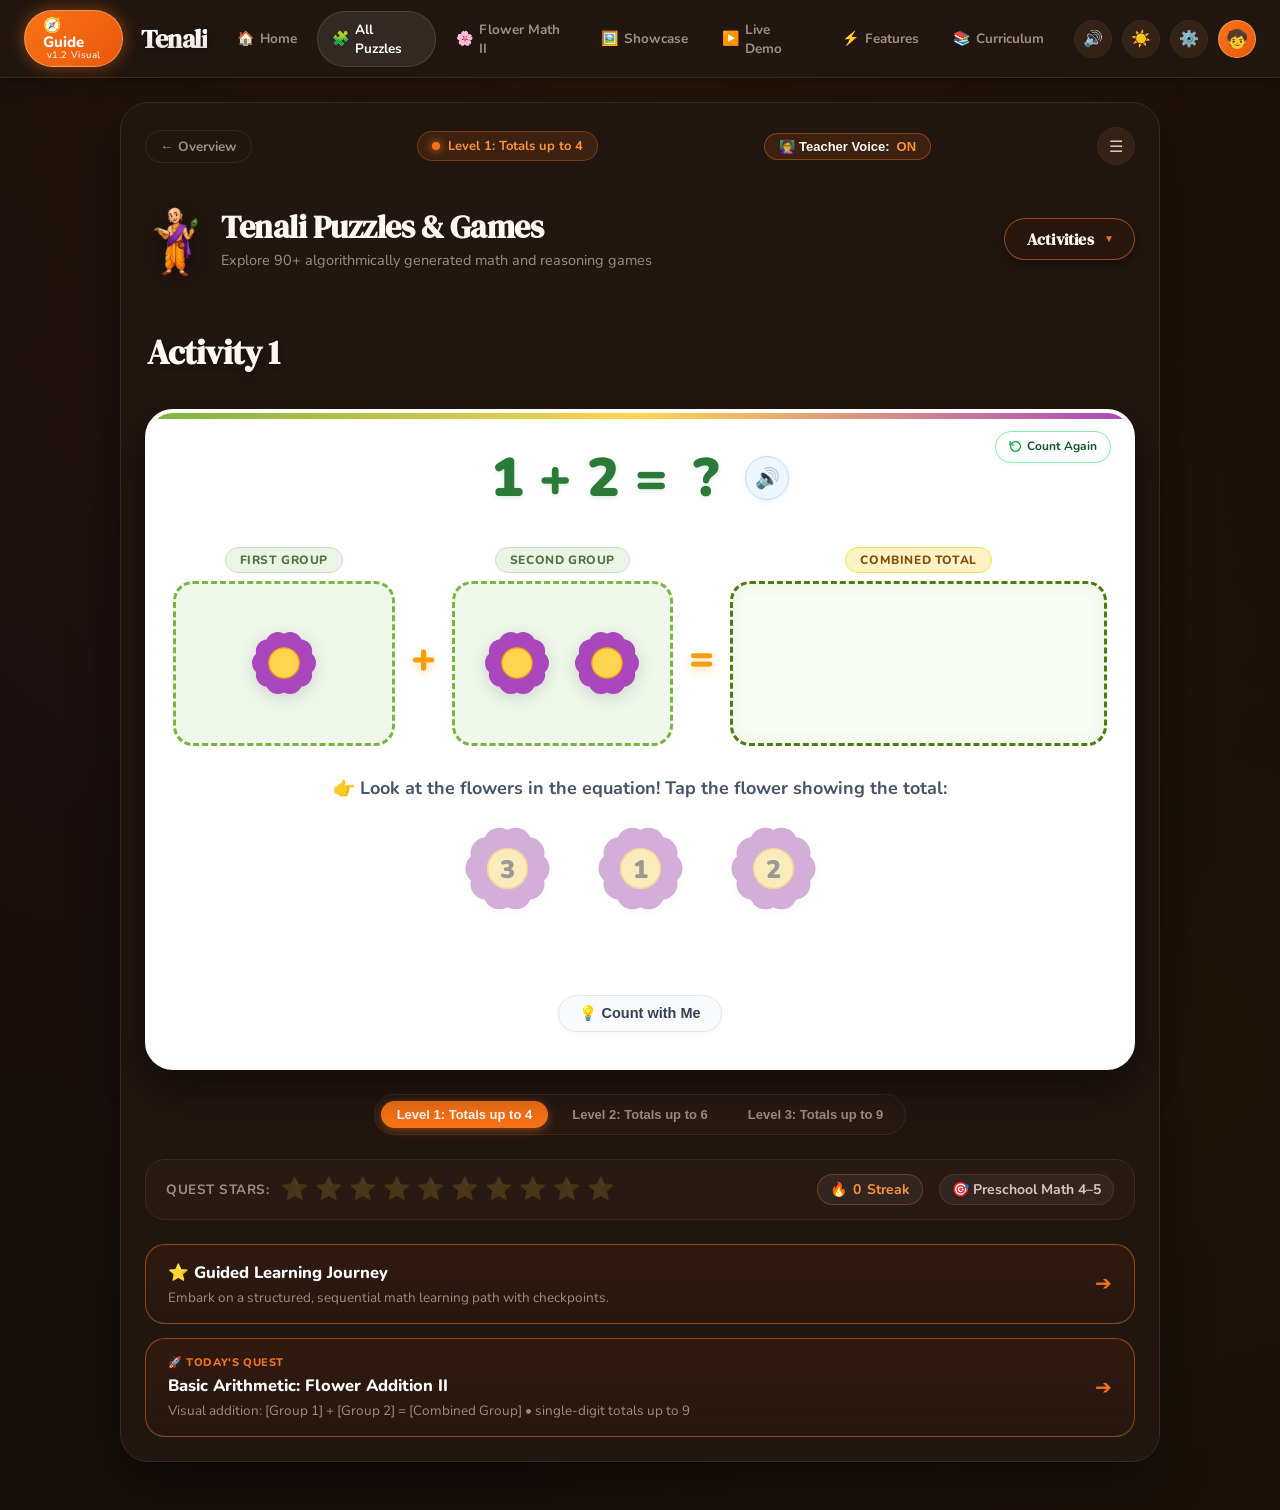
==== commit 8a2e8c87: "Fix Activity II website layout and presentation" ====
--- a/flower_addition_ii_standalone.html
+++ b/flower_addition_ii_standalone.html
@@ -62,7 +62,7 @@
   --feedback-gentle-bg: #fef9c3;
   
   /* Typography */
-  --font-serif: 'Playfair Display', Georgia, 'Times New Roman', serif;
+  --font-serif: 'DM Serif Display', 'Playfair Display', Georgia, 'Times New Roman', serif;
   --font-sans: 'Nunito', 'Fredoka', 'Quicksand', -apple-system, BlinkMacSystemFont, 'Segoe UI', Roboto, sans-serif;
   
   /* Layout */
@@ -203,8 +203,10 @@
 
 .nav-pill-item.active {
   color: #ffffff;
-  background-color: var(--bg-tenali-pill);
-  box-shadow: inset 0 0 0 1px var(--bg-tenali-card-border);
+  background-color: rgba(255, 255, 255, 0.08);
+  border: 1px solid rgba(255, 255, 255, 0.12);
+  border-radius: 9999px;
+  box-shadow: none;
 }
 
 .nav-icon {
@@ -382,14 +384,14 @@
 .tenali-hero-brand-group {
   display: flex;
   align-items: center;
-  gap: 20px;
+  gap: 18px;
   text-align: left;
   min-width: 0;
 }
 
 .tenali-mascot-img {
-  width: 70px;
-  height: 102px;
+  width: 58px;
+  height: 88px;
   object-fit: contain;
   flex-shrink: 0;
   filter: drop-shadow(0 4px 14px rgba(0, 0, 0, 0.45));
@@ -402,7 +404,7 @@
 }
 
 .tenali-hero-text h1 {
-  font-family: var(--font-serif);
+  font-family: 'DM Serif Display', var(--font-serif);
   font-size: 32px;
   font-weight: 700;
   color: var(--text-tenali-heading);
@@ -428,16 +430,16 @@
   display: inline-flex;
   align-items: center;
   justify-content: center;
-  gap: 10px;
-  background: var(--bg-tenali-pill);
-  border: 1.5px solid rgba(249, 115, 22, 0.45);
+  gap: 8px;
+  background: #28170f;
+  border: 1.5px solid rgba(249, 115, 22, 0.55);
   border-radius: 9999px;
-  padding: 9px 20px;
-  color: var(--text-tenali-heading);
-  font-family: var(--font-sans);
-  font-size: 15px;
+  padding: 8px 20px 8px 22px;
+  color: #fff8f0;
+  font-family: 'DM Serif Display', var(--font-serif);
+  font-size: 16px;
   font-weight: 700;
-  letter-spacing: 0.3px;
+  letter-spacing: 0.2px;
   cursor: pointer;
   transition: all 0.22s cubic-bezier(0.34, 1.56, 0.64, 1);
   box-shadow: 0 4px 14px rgba(0, 0, 0, 0.35);
@@ -446,7 +448,7 @@
 }
 
 .activities-dropdown-btn:hover {
-  background: var(--bg-tenali-pill-hover);
+  background: #382015;
   border-color: var(--tenali-orange);
   color: #ffffff;
   transform: translateY(-2px);
@@ -459,10 +461,12 @@
 }
 
 .activities-chevron {
-  font-size: 10.5px;
-  color: var(--tenali-orange-light);
+  font-family: var(--font-sans), sans-serif;
+  font-size: 10px;
+  color: var(--tenali-orange);
   transition: transform 0.25s ease;
   line-height: 1;
+  margin-left: 2px;
 }
 
 .activities-dropdown-wrapper.open .activities-chevron {
@@ -471,7 +475,7 @@
 
 .activities-dropdown-wrapper.open .activities-dropdown-btn {
   border-color: var(--tenali-orange);
-  background: var(--bg-tenali-pill-hover);
+  background: #382015;
   box-shadow: 0 0 20px rgba(249, 115, 22, 0.45);
 }
 
@@ -554,18 +558,18 @@
   display: flex;
   align-items: center;
   justify-content: flex-start;
-  padding: 0 4px;
-  margin-top: 2px;
-  margin-bottom: -10px;
+  padding: 0 2px;
+  margin-top: 14px;
+  margin-bottom: 12px;
 }
 
 .activity-section-title {
-  font-family: var(--font-serif);
-  font-size: 30px;
+  font-family: 'DM Serif Display', var(--font-serif);
+  font-size: 34px;
   font-weight: 700;
-  color: var(--text-tenali-heading);
+  color: #fff8f0;
   letter-spacing: -0.5px;
-  line-height: 1.2;
+  line-height: 1.15;
   margin: 0;
   text-shadow: 0 2px 6px rgba(0, 0, 0, 0.35);
 }
@@ -650,8 +654,8 @@
 
 /* Audio Question Speaker Button */
 .audio-speak-btn {
-  background: #f1f5f9;
-  border: 1px solid #cbd5e1;
+  background: #eef6ff;
+  border: 1.5px solid #bfdbfe;
   border-radius: 50%;
   width: 44px;
   height: 44px;
@@ -660,13 +664,15 @@
   justify-content: center;
   font-size: 20px;
   cursor: pointer;
-  color: #334155;
+  color: #2563eb;
   transition: all 0.2s ease;
-  box-shadow: 0 2px 6px rgba(0,0,0,0.06);
+  box-shadow: 0 2px 6px rgba(37, 99, 235, 0.08);
 }
 
 .audio-speak-btn:hover {
-  background: #e2e8f0;
+  background: #dbeafe;
+  border-color: #93c5fd;
+  color: #1d4ed8;
   transform: scale(1.08);
 }
 
@@ -1901,7 +1907,7 @@
       <div class="tenali-hero-banner">
         <div class="tenali-hero-brand-group">
           <!-- Exact Tenali Mascot Illustration -->
-          <img src="[data-uri]" class="tenali-mascot-img" alt="Tenali scholar mascot" width="70" height="102">
+          <img src="[data-uri]" class="tenali-mascot-img" alt="Tenali scholar mascot" width="58" height="88">
 
           <div class="tenali-hero-text">
             <h1>Tenali Puzzles &amp; Games</h1>
@@ -1950,7 +1956,7 @@
         <!-- Large Green Question Banner (e.g. 2 + 2 = ?) -->
         <div class="math-question-banner">
           <div class="math-question-text" id="math-question-display">
-            <span class="math-num" id="q-num1">2</span>
+            <span class="math-num" id="q-num1">1</span>
             <span class="math-op">+</span>
             <span class="math-num" id="q-num2">2</span>
             <span class="math-op">=</span>
@@ -2715,7 +2721,7 @@
       if (level === 1) {
         // Level 1: Totals up to 4
         return [
-          [[1, 1], [2, 2], [1, 2]],
+          [[1, 2], [1, 1], [2, 2]],
           [[1, 3], [2, 1], [3, 1]]
         ];
       } else if (level === 2) {
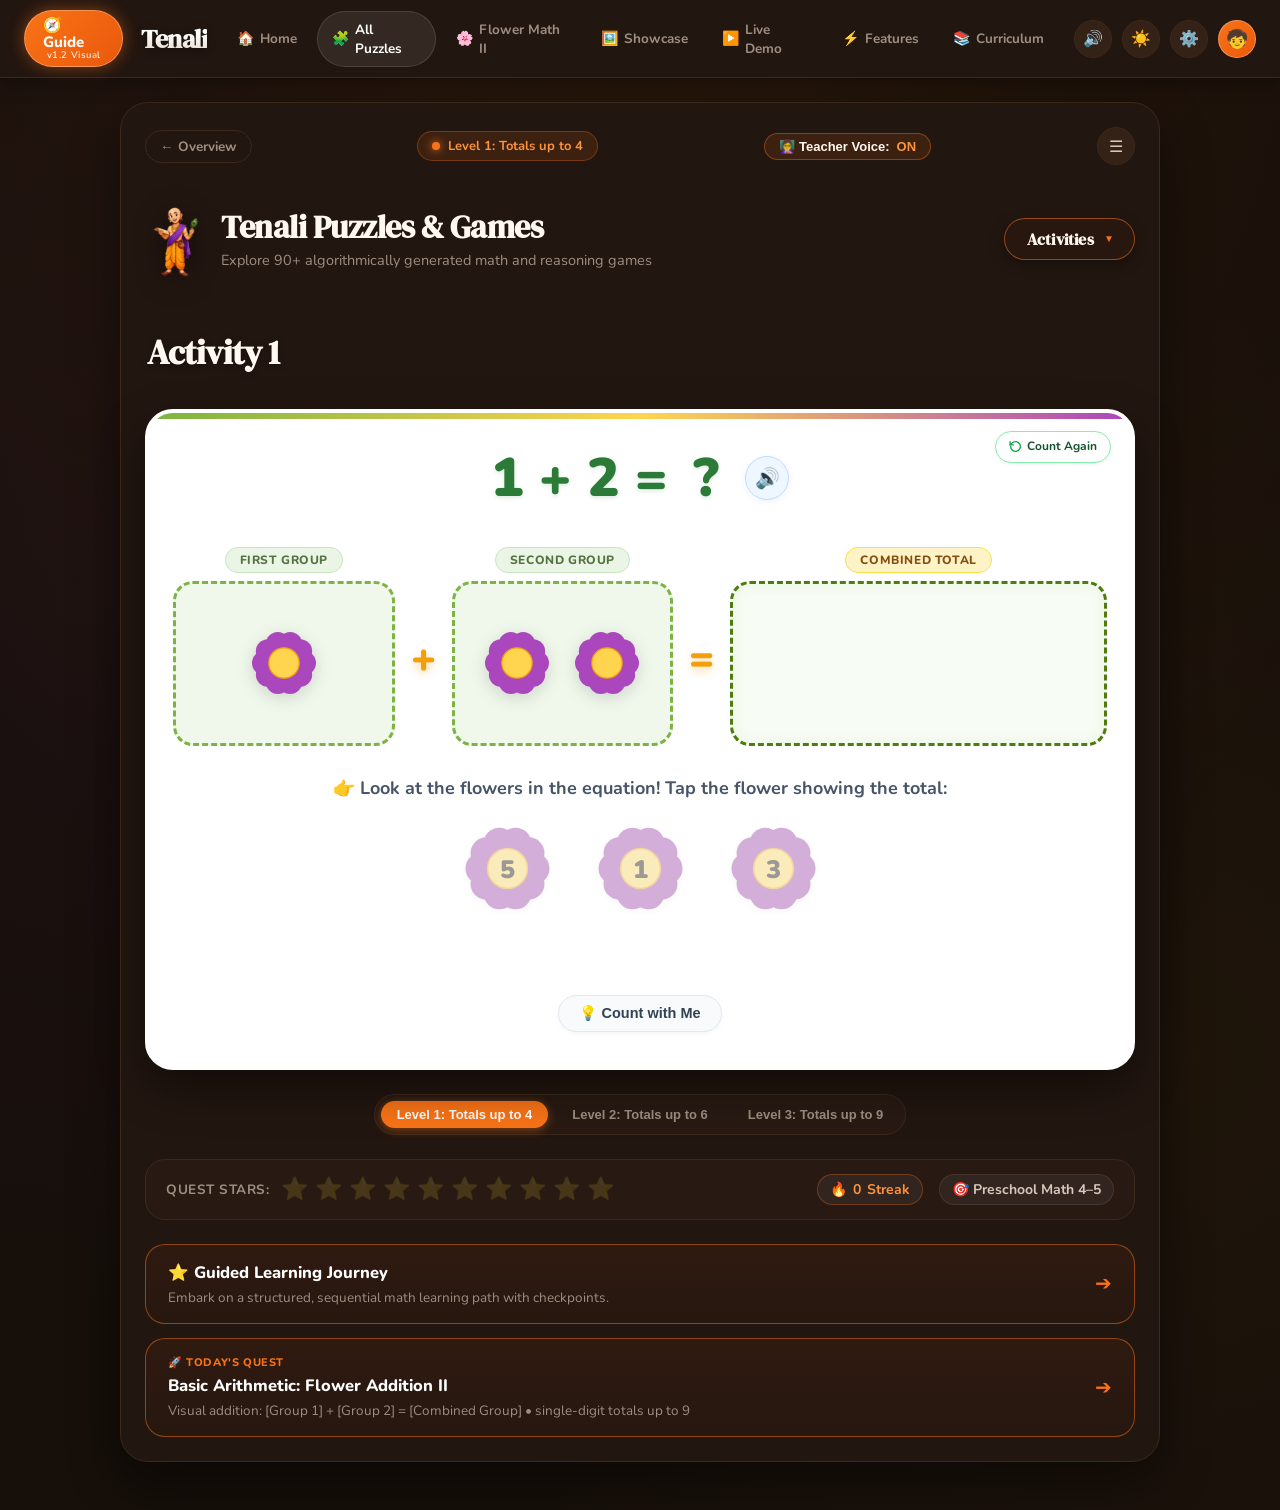
==== commit 07e23649: "Update Activity 2 flower counting and Activity 3" ====
--- a/flower_addition_ii_standalone.html
+++ b/flower_addition_ii_standalone.html
@@ -483,15 +483,15 @@
   position: absolute;
   top: calc(100% + 8px);
   right: 0;
-  min-width: 180px;
+  min-width: 145px;
   background: #2a1b14;
   border: 1.5px solid rgba(249, 115, 22, 0.45);
-  border-radius: 14px;
-  padding: 8px;
+  border-radius: 12px;
+  padding: 6px;
   display: flex;
   flex-direction: column;
-  gap: 4px;
-  box-shadow: 0 16px 36px rgba(0, 0, 0, 0.65), 0 0 22px rgba(249, 115, 22, 0.2);
+  gap: 3px;
+  box-shadow: 0 16px 36px rgba(0, 0, 0, 0.65), 0 0 20px rgba(249, 115, 22, 0.18);
   z-index: 100;
   opacity: 0;
   visibility: hidden;
@@ -512,31 +512,32 @@
   align-items: center;
   gap: 10px;
   width: 100%;
-  padding: 10px 14px;
+  padding: 8px 12px;
   background: transparent;
   border: 1px solid transparent;
-  border-radius: 10px;
-  color: var(--text-tenali-heading);
+  border-radius: 8px;
+  color: #fff8f0;
   font-family: var(--font-sans);
-  font-size: 14.5px;
+  font-size: 14px;
   font-weight: 700;
   text-align: left;
   cursor: pointer;
-  transition: all 0.18s ease;
+  transition: background 0.15s ease, border-color 0.15s ease, color 0.15s ease;
   user-select: none;
+  white-space: nowrap;
 }
 
 .activity-dropdown-item:hover {
-  background: rgba(249, 115, 22, 0.18);
+  background: rgba(255, 255, 255, 0.1);
   border-color: rgba(249, 115, 22, 0.35);
-  color: var(--tenali-orange-light);
-  transform: translateX(3px);
+  color: #ffffff;
+  transform: none;
 }
 
 .activity-dropdown-item.active {
   background: rgba(249, 115, 22, 0.22);
   border-color: rgba(249, 115, 22, 0.5);
-  color: #fff8f0;
+  color: #ffffff;
 }
 
 .activity-dropdown-item.active::after {
@@ -545,6 +546,7 @@
   font-size: 13px;
   color: var(--tenali-orange-light);
   font-weight: 900;
+  padding-left: 8px;
 }
 
 .activity-item-icon {
@@ -854,6 +856,21 @@
   box-shadow: 0 0 22px rgba(249, 115, 22, 0.45) !important;
 }
 
+/* Count With Me Target Guidance Highlights */
+.flower-group-box.hint-target-glow,
+.flower-answer-buttons.hint-target-glow,
+.next-question-btn.hint-target-glow {
+  animation: box-attention-shake 0.45s ease-in-out;
+  border-color: #f97316 !important;
+  box-shadow: 0 0 24px rgba(249, 115, 22, 0.65) !important;
+}
+
+.flower-token.flower-attention {
+  animation: answer-celebrate 0.7s ease-in-out infinite alternate !important;
+  filter: drop-shadow(0 0 18px rgba(249, 115, 22, 0.95)) !important;
+  transform: scale(1.15) !important;
+}
+
 @keyframes box-attention-shake {
   0%, 100% { transform: translateX(0); }
   20%, 60% { transform: translateX(-4px); }
@@ -1284,7 +1301,8 @@
   transform: translateY(-1px);
 }
 
-.helper-action-btn.hint-pulse {
+.helper-action-btn.hint-pulse,
+.helper-action-btn.hint-active {
   animation: glow-hint 1.8s infinite;
   border-color: #f59e0b;
   background-color: #fffbeb;
@@ -1824,6 +1842,480 @@
     font-size: 18px;
   }
 }
+
+/* ==========================================================================
+   ACTIVITY 2: FLOWER MERGE ADDITION STYLES
+   Visual Addition by Merging:
+   [Flower with num1 petals] + [Flower with num2 petals] = [Answer Box]
+   Smooth glide & merge animation into one Grand Merged Flower!
+   ========================================================================== */
+
+.flower-merge-activity-card {
+  /* Inherits .flower-activity-card styles */
+}
+
+/* Top bar with question speaker & count again */
+.merge-top-bar {
+  display: flex;
+  align-items: center;
+  justify-content: space-between;
+  width: 100%;
+  margin-bottom: 14px;
+}
+
+/* Containers in equation */
+.merge-group-container {
+  display: flex;
+  flex-direction: column;
+  align-items: center;
+  gap: 8px;
+  flex: 1 1 0;
+  min-width: 130px;
+  cursor: pointer;
+}
+
+.merge-result-container {
+  flex: 1.4 1 0;
+  min-width: 170px;
+}
+
+.merge-flower-host {
+  width: 100%;
+  min-height: 160px;
+  display: flex;
+  align-items: center;
+  justify-content: center;
+  padding: 10px;
+  position: relative;
+  background-color: var(--activity-green-container-bg);
+  border: 2.5px dashed var(--activity-green-container-border-dash);
+  border-radius: var(--radius-md);
+  box-shadow: inset 0 2px 6px rgba(0, 0, 0, 0.04);
+  transition: all 0.25s ease;
+  cursor: pointer;
+  user-select: none;
+  -webkit-tap-highlight-color: transparent;
+}
+
+#flower-merge-activity-container .merge-flower-host {
+  flex-wrap: wrap;
+  align-content: center;
+  gap: 8px;
+  padding: 12px 10px;
+}
+
+#flower-merge-activity-container .addend-flower-token {
+  display: inline-flex;
+  align-items: center;
+  justify-content: center;
+  cursor: pointer;
+  position: relative;
+  transition: transform 0.2s cubic-bezier(0.34, 1.56, 0.64, 1);
+  user-select: none;
+  -webkit-tap-highlight-color: transparent;
+}
+
+#flower-merge-activity-container .addend-flower-token:hover {
+  transform: scale(1.08);
+}
+
+#flower-merge-activity-container .addend-flower-token:active {
+  transform: scale(0.95);
+}
+
+#flower-merge-activity-container .merge-flower-host.tapped .addend-flower-token {
+  animation: flower-bounce 0.45s cubic-bezier(0.34, 1.56, 0.64, 1);
+}
+
+.merge-flower-host:hover {
+  transform: translateY(-2px);
+  box-shadow: 0 6px 18px rgba(147, 51, 234, 0.16), inset 0 2px 6px rgba(0, 0, 0, 0.04);
+}
+
+.merge-flower-host.box-completed {
+  border-style: solid;
+  border-color: #22c55e;
+  background-color: #f0fdf4;
+}
+
+.merge-flower-host.tapped {
+  animation: flower-host-bounce 0.42s cubic-bezier(0.34, 1.56, 0.64, 1);
+}
+
+@keyframes flower-host-bounce {
+  0% { transform: scale(1); }
+  40% { transform: scale(1.08) translateY(-4px); }
+  100% { transform: scale(1); }
+}
+
+.merge-flower-svg {
+  width: 135px;
+  height: 135px;
+  max-width: 100%;
+  max-height: 100%;
+  filter: drop-shadow(0 4px 10px rgba(0, 0, 0, 0.12));
+  overflow: visible;
+  transition: transform 0.25s ease;
+}
+
+.merge-center-digit {
+  user-select: none;
+}
+
+/* Answer Box */
+.merge-answer-box {
+  width: 100%;
+  min-height: 160px;
+  display: flex;
+  flex-wrap: wrap;
+  align-items: center;
+  justify-content: center;
+  gap: 10px;
+  padding: 12px;
+  position: relative;
+  overflow: visible;
+  background-color: #fffdf5;
+  border: 2.5px dashed #f59e0b;
+  border-radius: var(--radius-md);
+  box-shadow: inset 0 2px 6px rgba(245, 158, 11, 0.06);
+  transition: all 0.3s ease;
+}
+
+.merge-answer-box.counting-active {
+  background-color: #fefce8;
+  border-color: #ea580c;
+  box-shadow: 0 0 16px rgba(249, 115, 22, 0.3), inset 0 2px 6px rgba(249, 115, 22, 0.08);
+}
+
+/* ==========================================================================
+   Activity 2 - Special requirement for white flowers:
+   Warm yellow / soft golden-yellow container backgrounds so white petals never blend
+   ========================================================================== */
+#flower-merge-activity-container.white-flower-theme .merge-flower-host,
+#flower-merge-activity-container.white-flower-theme .merge-answer-box {
+  background-color: #fef3c7 !important; /* soft golden-yellow background */
+  border-color: #f59e0b !important;
+}
+
+#flower-merge-activity-container.white-flower-theme .merge-flower-host:hover {
+  background-color: #fde68a !important;
+  border-color: #d97706 !important;
+}
+
+#flower-merge-activity-container.white-flower-theme .merge-flower-host.box-completed {
+  background-color: #fef3c7 !important;
+  border-color: #f59e0b !important;
+}
+
+#flower-merge-activity-container.white-flower-theme .merge-answer-box.counting-active {
+  background-color: #fef08a !important;
+  border-color: #ea580c !important;
+  box-shadow: 0 0 18px rgba(245, 158, 11, 0.35), inset 0 2px 6px rgba(245, 158, 11, 0.1) !important;
+}
+
+#flower-merge-activity-container.white-flower-theme .merge-answer-box.box-completed {
+  background-color: #fef3c7 !important;
+  border-color: #f59e0b !important;
+}
+
+/* White flowers in Activity 2: Warm golden-yellow petal outline */
+#flower-merge-activity-container.white-flower-theme .flower-petal-lobe,
+#flower-merge-activity-container.white-flower-theme .answer-flower-petal {
+  stroke: #f59e0b !important;
+}
+
+/* Spawn animation for revealed individual flowers in Answer Box */
+.merge-answer-box .flower-token.spawn-reveal {
+  animation: merge-flower-spawn-pop 0.45s cubic-bezier(0.34, 1.56, 0.64, 1) forwards;
+}
+
+@keyframes merge-flower-spawn-pop {
+  0% {
+    transform: scale(0);
+    opacity: 0;
+  }
+  70% {
+    transform: scale(1.18);
+    opacity: 1;
+  }
+  100% {
+    transform: scale(1);
+    opacity: 1;
+  }
+}
+
+/* Grand Merged Flower */
+.grand-merged-flower {
+  display: flex;
+  align-items: center;
+  justify-content: center;
+  width: 116px;
+  height: 116px;
+  animation: grand-flower-emerge 0.65s cubic-bezier(0.34, 1.56, 0.64, 1) forwards, grand-flower-glow 2.5s ease-in-out infinite alternate 0.65s;
+  z-index: 5;
+  position: relative;
+}
+
+@keyframes grand-flower-emerge {
+  0% {
+    transform: scale(0) rotate(-45deg);
+    opacity: 0;
+  }
+  75% {
+    transform: scale(1.2) rotate(6deg);
+    opacity: 1;
+  }
+  100% {
+    transform: scale(1) rotate(0deg);
+    opacity: 1;
+  }
+}
+
+@keyframes grand-flower-glow {
+  0% {
+    filter: drop-shadow(0 0 12px rgba(245, 158, 11, 0.65));
+  }
+  100% {
+    filter: drop-shadow(0 0 26px rgba(249, 115, 22, 0.95)) drop-shadow(0 0 8px rgba(255, 213, 79, 0.8));
+  }
+}
+
+.grand-flower-svg {
+  width: 100%;
+  height: 100%;
+  overflow: visible;
+}
+
+/* Responsive wrap */
+@media (max-width: 680px) {
+  .merge-flower-svg {
+    width: 112px;
+    height: 112px;
+  }
+
+  .merge-flower-host {
+    min-height: 130px;
+  }
+
+  #flower-merge-activity-container .merge-flower-host {
+    gap: 6px;
+    padding: 8px 6px;
+  }
+
+  #flower-merge-activity-container .addend-flower-token {
+    width: 58px;
+    height: 58px;
+  }
+
+  #flower-merge-activity-container .addend-flower-token.size-lg {
+    width: 64px;
+    height: 64px;
+  }
+
+  #flower-merge-activity-container .addend-flower-token.size-sm {
+    width: 46px;
+    height: 46px;
+  }
+
+  .merge-answer-box {
+    min-height: 130px;
+    gap: 6px;
+  }
+
+  .grand-merged-flower {
+    width: 96px;
+    height: 96px;
+  }
+}
+
+/* ==========================================================================
+   Activity 2 - Multiple-Choice Answer Option Flowers
+   Light Sky-Blue Cartoon Design (15-20% smaller than Activity 1, ~86px)
+   ========================================================================== */
+#merge-flower-answer-buttons {
+  display: flex;
+  align-items: center;
+  justify-content: center;
+  gap: 24px;
+  width: 100%;
+  margin: 14px 0 8px;
+}
+
+#merge-flower-answer-buttons .flower-btn {
+  width: 86px;
+  height: 86px;
+  min-width: 86px;
+  min-height: 86px;
+  filter: drop-shadow(0 6px 14px rgba(0, 0, 0, 0.14));
+  transition: transform 0.25s cubic-bezier(0.34, 1.56, 0.64, 1), filter 0.25s ease, opacity 0.35s ease;
+}
+
+#merge-flower-answer-buttons .flower-btn:hover:not(:disabled) {
+  transform: scale(1.10) translateY(-3px);
+  filter: drop-shadow(0 10px 20px rgba(0, 0, 0, 0.22));
+}
+
+#merge-flower-answer-buttons .flower-btn:active:not(:disabled) {
+  transform: scale(0.96) translateY(2px);
+  filter: drop-shadow(0 3px 8px rgba(0, 0, 0, 0.16));
+}
+
+#merge-flower-answer-buttons .flower-btn.correct {
+  animation: answer-celebrate 0.7s cubic-bezier(0.34, 1.56, 0.64, 1) forwards;
+  filter: drop-shadow(0 0 24px rgba(34, 197, 94, 0.85)) drop-shadow(0 4px 8px rgba(0, 0, 0, 0.12));
+}
+
+#merge-flower-answer-buttons .flower-btn.incorrect {
+  animation: gentle-wobble 0.5s ease-in-out;
+  filter: drop-shadow(0 0 16px rgba(245, 158, 11, 0.7));
+}
+
+#merge-flower-answer-buttons .flower-btn:disabled,
+#merge-flower-answer-buttons .flower-btn.disabled {
+  opacity: 0.45;
+  cursor: not-allowed;
+  pointer-events: none;
+  filter: grayscale(0.2) drop-shadow(0 2px 6px rgba(0, 0, 0, 0.08));
+}
+
+.answer-flower-svg {
+  width: 100%;
+  height: 100%;
+  overflow: visible;
+  display: block;
+}
+
+.answer-flower-petal {
+  stroke-width: 1.8px;
+  transition: fill 0.2s ease, stroke 0.2s ease, filter 0.2s ease;
+}
+
+#merge-flower-answer-buttons .flower-btn:hover:not(:disabled) .answer-flower-petal {
+  filter: brightness(1.08);
+}
+
+.answer-flower-center {
+  stroke-width: 2.5px;
+  transition: fill 0.2s ease, stroke 0.2s ease, filter 0.2s ease;
+}
+
+#merge-flower-answer-buttons .flower-btn:hover:not(:disabled) .answer-flower-center {
+  filter: brightness(1.06);
+}
+
+.answer-flower-digit-text {
+  font-family: 'Fredoka', 'Quicksand', 'Nunito', sans-serif !important;
+  font-size: 25px !important;
+  font-weight: 900 !important;
+  pointer-events: none;
+  user-select: none;
+}
+
+@media (max-width: 640px) {
+  #merge-flower-answer-buttons {
+    gap: 20px;
+  }
+  #merge-flower-answer-buttons .flower-btn {
+    width: 76px;
+    height: 76px;
+    min-width: 76px;
+    min-height: 76px;
+  }
+}
+
+@media (max-width: 480px) {
+  #merge-flower-answer-buttons {
+    gap: 16px;
+  }
+  #merge-flower-answer-buttons .flower-btn {
+    width: 68px;
+    height: 68px;
+    min-width: 68px;
+    min-height: 68px;
+  }
+}
+
+/* ==========================================================================
+   Activity 3 - Multiple-Choice Answer Option Flowers (Exact Clone Styling)
+   ========================================================================== */
+#merge-3-flower-answer-buttons {
+  display: flex;
+  align-items: center;
+  justify-content: center;
+  gap: 24px;
+  width: 100%;
+  margin: 14px 0 8px;
+}
+
+#merge-3-flower-answer-buttons .flower-btn {
+  width: 86px;
+  height: 86px;
+  min-width: 86px;
+  min-height: 86px;
+  filter: drop-shadow(0 6px 14px rgba(0, 0, 0, 0.14));
+  transition: transform 0.25s cubic-bezier(0.34, 1.56, 0.64, 1), filter 0.25s ease, opacity 0.35s ease;
+}
+
+#merge-3-flower-answer-buttons .flower-btn:hover:not(:disabled) {
+  transform: scale(1.10) translateY(-3px);
+  filter: drop-shadow(0 10px 20px rgba(0, 0, 0, 0.22));
+}
+
+#merge-3-flower-answer-buttons .flower-btn:active:not(:disabled) {
+  transform: scale(0.96) translateY(2px);
+  filter: drop-shadow(0 3px 8px rgba(0, 0, 0, 0.16));
+}
+
+#merge-3-flower-answer-buttons .flower-btn.correct {
+  animation: answer-celebrate 0.7s cubic-bezier(0.34, 1.56, 0.64, 1) forwards;
+  filter: drop-shadow(0 0 24px rgba(34, 197, 94, 0.85)) drop-shadow(0 4px 8px rgba(0, 0, 0, 0.12));
+}
+
+#merge-3-flower-answer-buttons .flower-btn.incorrect {
+  animation: gentle-wobble 0.5s ease-in-out;
+  filter: drop-shadow(0 0 16px rgba(245, 158, 11, 0.7));
+}
+
+#merge-3-flower-answer-buttons .flower-btn:disabled,
+#merge-3-flower-answer-buttons .flower-btn.disabled {
+  opacity: 0.45;
+  cursor: not-allowed;
+  pointer-events: none;
+  filter: grayscale(0.2) drop-shadow(0 2px 6px rgba(0, 0, 0, 0.08));
+}
+
+#merge-3-flower-answer-buttons .flower-btn:hover:not(:disabled) .answer-flower-petal {
+  filter: brightness(1.08);
+}
+
+#merge-3-flower-answer-buttons .flower-btn:hover:not(:disabled) .answer-flower-center {
+  filter: brightness(1.06);
+}
+
+@media (max-width: 640px) {
+  #merge-3-flower-answer-buttons {
+    gap: 20px;
+  }
+  #merge-3-flower-answer-buttons .flower-btn {
+    width: 76px;
+    height: 76px;
+    min-width: 76px;
+    min-height: 76px;
+  }
+}
+
+@media (max-width: 480px) {
+  #merge-3-flower-answer-buttons {
+    gap: 16px;
+  }
+  #merge-3-flower-answer-buttons .flower-btn {
+    width: 68px;
+    height: 68px;
+    min-width: 68px;
+    min-height: 68px;
+  }
+}
+
 </style>
 </head>
 <body>
@@ -1926,13 +2418,21 @@
               <span class="activity-item-icon">🌸</span>
               <span class="activity-item-title">Activity 1</span>
             </button>
+            <button type="button" class="activity-dropdown-item" id="activity-2-item" role="menuitem" data-activity="2">
+              <span class="activity-item-icon">🌼</span>
+              <span class="activity-item-title">Activity 2</span>
+            </button>
+            <button type="button" class="activity-dropdown-item" id="activity-3-item" role="menuitem" data-activity="3">
+              <span class="activity-item-icon">🌺</span>
+              <span class="activity-item-title">Activity 3</span>
+            </button>
           </div>
         </div>
       </div>
 
-      <!-- Activity 1 Label immediately above the game container, aligned towards the left side -->
+      <!-- Activity Label immediately above the game container, aligned towards the left side -->
       <div class="activity-section-header">
-        <h2 class="activity-section-title">Activity 1</h2>
+        <h2 class="activity-section-title" id="activity-section-title">Activity 1</h2>
       </div>
 
       <!-- ===================================================================
@@ -2026,6 +2526,176 @@
         <!-- Activity Helpers Toolbar -->
         <div class="activity-helpers-bar">
           <button id="btn-count-hint" class="helper-action-btn" title="Light up flowers one by one across the equation">
+            💡 Count with Me
+          </button>
+        </div>
+
+      </section>
+
+      <!-- ===================================================================
+           ACTIVITY 2: FLOWER MERGE ADDITION CARD
+           Visual Addition by Merging:
+           [Flower with num1 petals] + [Flower with num2 petals] = [Answer Box]
+           After counting, individual flowers gently glide and merge into 1 Grand Flower!
+           =================================================================== -->
+      <section class="flower-activity-card flower-merge-activity-card" id="flower-merge-activity-container" aria-label="Flower Merge Addition Activity" style="display: none;">
+        
+        <!-- Top Controls: Question Speaker on Left & Count Again on Right -->
+        <div class="merge-top-bar">
+          <button id="merge-audio-speak-btn" class="audio-speak-btn" title="Tap speaker to hear question" aria-label="Listen to Question">
+            🔊
+          </button>
+          <button type="button" class="activity-count-again-btn" id="btn-merge-count-again" title="Start counting this round again" aria-label="Count this round again">
+            <svg class="recount-icon" viewBox="0 0 24 24" width="13" height="13" aria-hidden="true" fill="none" stroke="currentColor" stroke-width="2.5" stroke-linecap="round" stroke-linejoin="round">
+              <path d="M3 12a9 9 0 1 0 2.6-6.4L2 9"/>
+              <path d="M2 3v6h6"/>
+            </svg>
+            <span>Count Again</span>
+          </button>
+        </div>
+
+        <!-- ===============================================================
+             VISUAL ADDITION EQUATION:
+             [First Flower] + [Second Flower] = [Merged Answer Box]
+             =============================================================== -->
+        <div class="flower-equation-wrapper merge-equation-wrapper" id="merge-flower-equation-wrapper">
+          
+          <!-- First Flower Container (First Addend) -->
+          <div class="flower-group-container merge-group-container" id="merge-container-1">
+            <div class="group-header-tag">First Group</div>
+            <div class="flower-group-box merge-flower-host" id="merge-flower-1-box" title="Tap the first flower to reveal flowers in the Answer Box!">
+              <!-- Injected by activity2.js: Flower with addend num1 in center -->
+            </div>
+          </div>
+
+          <!-- Chunky Orange Plus Sign -->
+          <div class="math-operator-symbol math-plus-symbol" id="merge-plus-symbol" aria-hidden="true">+</div>
+
+          <!-- Second Flower Container (Second Addend) -->
+          <div class="flower-group-container merge-group-container" id="merge-container-2">
+            <div class="group-header-tag">Second Group</div>
+            <div class="flower-group-box merge-flower-host" id="merge-flower-2-box" title="Tap the second flower to reveal flowers in the Answer Box!">
+              <!-- Injected by activity2.js: Flower with addend num2 in center -->
+            </div>
+          </div>
+
+          <!-- Chunky Orange Equals Sign -->
+          <div class="math-operator-symbol math-equals-symbol" id="merge-equals-symbol" aria-hidden="true">=</div>
+
+          <!-- Answer Box Container (Starts Empty, Populates one-by-one, then Merges!) -->
+          <div class="flower-group-container flower-result-container merge-result-container" id="merge-container-result">
+            <div class="group-header-tag result-tag" id="merge-result-tag">Answer Box</div>
+            <div class="flower-group-box flower-combined-group-box merge-answer-box" id="merge-answer-box" title="Watch flowers appear, count them, and see them merge!">
+              <!-- Injected by activity2.js: individual flowers appear, child counts, then they merge into one grand flower! -->
+            </div>
+          </div>
+
+        </div>
+
+        <!-- Answer Section with Three Flower-Shaped Buttons -->
+        <div class="answer-stage-container" id="merge-answer-stage-container">
+          <div class="answer-prompt-text" id="merge-answer-prompt-text">
+            👉 Look at the flowers! Tap the flower showing the total:
+          </div>
+
+          <div class="flower-answer-buttons" id="merge-flower-answer-buttons">
+            <!-- Injected by activity2.js: 3 flower buttons with yellow centres and numbers -->
+          </div>
+        </div>
+
+        <!-- Interactive Cheerful Feedback Ribbon -->
+        <div class="feedback-ribbon" id="merge-feedback-ribbon" aria-live="polite">
+          <!-- Populated when user selects an answer -->
+        </div>
+
+        <!-- Activity Helpers Toolbar -->
+        <div class="activity-helpers-bar">
+          <button id="btn-merge-count-hint" class="helper-action-btn" title="Count with me step by step and watch the flowers merge!">
+            💡 Count with Me
+          </button>
+        </div>
+
+      </section>
+
+      <!-- ===================================================================
+           ACTIVITY 3: FLOWER MERGE ADDITION CARD (EXACT CLONE OF ACTIVITY 2)
+           Visual Addition by Merging:
+           [Flower with num1 petals] + [Flower with num2 petals] = [Answer Box]
+           After counting, individual flowers gently glide and merge into 1 Grand Flower!
+           =================================================================== -->
+      <section class="flower-activity-card flower-merge-activity-card" id="flower-merge-3-activity-container" aria-label="Activity 3: Flower Merge Addition Activity" style="display: none;">
+        
+        <!-- Top Controls: Question Speaker on Left & Count Again on Right -->
+        <div class="merge-top-bar">
+          <button id="merge-3-audio-speak-btn" class="audio-speak-btn" title="Tap speaker to hear question" aria-label="Listen to Question">
+            🔊
+          </button>
+          <button type="button" class="activity-count-again-btn" id="btn-merge-3-count-again" title="Start counting this round again" aria-label="Count this round again">
+            <svg class="recount-icon" viewBox="0 0 24 24" width="13" height="13" aria-hidden="true" fill="none" stroke="currentColor" stroke-width="2.5" stroke-linecap="round" stroke-linejoin="round">
+              <path d="M3 12a9 9 0 1 0 2.6-6.4L2 9"/>
+              <path d="M2 3v6h6"/>
+            </svg>
+            <span>Count Again</span>
+          </button>
+        </div>
+
+        <!-- ===============================================================
+             VISUAL ADDITION EQUATION:
+             [First Flower] + [Second Flower] = [Merged Answer Box]
+             =============================================================== -->
+        <div class="flower-equation-wrapper merge-equation-wrapper" id="merge-3-flower-equation-wrapper">
+          
+          <!-- First Flower Container (First Addend) -->
+          <div class="flower-group-container merge-group-container" id="merge-3-container-1">
+            <div class="group-header-tag">First Flower</div>
+            <div class="flower-group-box merge-flower-host" id="merge-3-flower-1-box" title="Tap the first flower to reveal flowers in the Answer Box!">
+              <!-- Injected by activity3.js: Flower with addend num1 in center -->
+            </div>
+          </div>
+
+          <!-- Chunky Orange Plus Sign -->
+          <div class="math-operator-symbol math-plus-symbol" id="merge-3-plus-symbol" aria-hidden="true">+</div>
+
+          <!-- Second Flower Container (Second Addend) -->
+          <div class="flower-group-container merge-group-container" id="merge-3-container-2">
+            <div class="group-header-tag">Second Flower</div>
+            <div class="flower-group-box merge-flower-host" id="merge-3-flower-2-box" title="Tap the second flower to reveal flowers in the Answer Box!">
+              <!-- Injected by activity3.js: Flower with addend num2 in center -->
+            </div>
+          </div>
+
+          <!-- Chunky Orange Equals Sign -->
+          <div class="math-operator-symbol math-equals-symbol" id="merge-3-equals-symbol" aria-hidden="true">=</div>
+
+          <!-- Answer Box Container (Starts Empty, Populates one-by-one, then Merges!) -->
+          <div class="flower-group-container flower-result-container merge-result-container" id="merge-3-container-result">
+            <div class="group-header-tag result-tag" id="merge-3-result-tag">Answer Box</div>
+            <div class="flower-group-box flower-combined-group-box merge-answer-box" id="merge-3-answer-box" title="Watch flowers appear, count them, and see them merge!">
+              <!-- Injected by activity3.js: individual flowers appear, child counts, then they merge into one grand flower! -->
+            </div>
+          </div>
+
+        </div>
+
+        <!-- Answer Section with Three Flower-Shaped Buttons -->
+        <div class="answer-stage-container" id="merge-3-answer-stage-container">
+          <div class="answer-prompt-text" id="merge-3-answer-prompt-text">
+            👉 Look at the flowers! Tap the flower showing the total:
+          </div>
+
+          <div class="flower-answer-buttons" id="merge-3-flower-answer-buttons">
+            <!-- Injected by activity3.js: 3 flower buttons with yellow centres and numbers -->
+          </div>
+        </div>
+
+        <!-- Interactive Cheerful Feedback Ribbon -->
+        <div class="feedback-ribbon" id="merge-3-feedback-ribbon" aria-live="polite">
+          <!-- Populated when user selects an answer -->
+        </div>
+
+        <!-- Activity Helpers Toolbar -->
+        <div class="activity-helpers-bar">
+          <button id="btn-merge-3-count-hint" class="helper-action-btn" title="Count with me step by step and watch the flowers merge!">
             💡 Count with Me
           </button>
         </div>
@@ -4264,5 +4934,5248 @@
   }
 })();
 </script>
+  <script>
+/**
+ * Tenali Flower Merge Addition (Activity 2) Game Engine
+ * Visual Addition for Foundational Numeracy (Preschool Ages 4-5)
+ * [Flower with num1 petals] + [Flower with num2 petals] = [Merged Grand Flower]
+ *
+ * Teaches preschool children that when two groups of flowers are added together,
+ * they can be combined to make one group representing the total.
+ *
+ * Features:
+ * - Interactive petal counting on addend flowers (starting from 1 independently)
+ * - Progressive staggered appearance of individual flowers in the Answer Box
+ * - Child-led manual counting of individual total flowers
+ * - Smooth, delightful gliding & merging animation into a Grand Flower showing total
+ * - Warm Indian preschool teacher voice narration
+ * - Spaced repetition question scheduler for Levels 1, 2, 3 (10 rounds per level)
+ * - Single "Count Again" button and "Count With Me" visual guidance
+ * - Seamless integration with the Tenali header Activities dropdown
+ */
+
+(function () {
+  'use strict';
+
+  // --- Coordinated Activity 2 Flower Palettes (Bright, Child-Friendly, Varied) ---
+  // Rotates across 12 distinct, high-contrast, preschool-friendly floral themes.
+  // Within any round: First Flower, Second Flower, Answer Box individual flowers,
+  // Grand Merged Flower, and Answer Option Buttons all share the exact same coordinated color theme.
+  // Automatically advances to a fresh, attractive theme with every new round.
+  const ACTIVITY2_PALETTES = [
+    { name: 'Daisy White & Golden Sun', petal: '#ffffff', petalDark: '#f59e0b', center: '#fec84b', centerBorder: '#e07a16', numberColor: '#1e293b', isWhite: true },
+    { name: 'Sky Azure Blossom', petal: '#38bdf8', petalDark: '#0284c7', center: '#fef08a', centerBorder: '#eab308', numberColor: '#1e293b', isWhite: false },
+    { name: 'Coral Rose Blossom', petal: '#fb7185', petalDark: '#e11d48', center: '#fef9c3', centerBorder: '#f59e0b', numberColor: '#1e293b', isWhite: false },
+    { name: 'Royal Violet Blossom', petal: '#a855f7', petalDark: '#7e22ce', center: '#ffd54f', centerBorder: '#f59e0b', numberColor: '#1e293b', isWhite: false },
+    { name: 'Sunny Tangerine Blossom', petal: '#fb923c', petalDark: '#ea580c', center: '#fffbeb', centerBorder: '#d97706', numberColor: '#1e293b', isWhite: false },
+    { name: 'Bubblegum Pink Blossom', petal: '#f472b6', petalDark: '#db2777', center: '#fff176', centerBorder: '#f59e0b', numberColor: '#1e293b', isWhite: false },
+    { name: 'Ocean Teal Blossom', petal: '#2dd4bf', petalDark: '#0d9488', center: '#fef9c3', centerBorder: '#f59e0b', numberColor: '#1e293b', isWhite: false },
+    { name: 'Golden Sunflower Blossom', petal: '#facc15', petalDark: '#ca8a04', center: '#ea580c', centerBorder: '#c2410c', numberColor: '#ffffff', isWhite: false },
+    { name: 'Indigo Orchid Blossom', petal: '#818cf8', petalDark: '#4f46e5', center: '#ffd54f', centerBorder: '#f59e0b', numberColor: '#1e293b', isWhite: false },
+    { name: 'Ruby Cherry Blossom', petal: '#f87171', petalDark: '#dc2626', center: '#fef08a', centerBorder: '#f59e0b', numberColor: '#1e293b', isWhite: false },
+    { name: 'Fresh Mint Blossom', petal: '#22d3ee', petalDark: '#0891b2', center: '#fef08a', centerBorder: '#eab308', numberColor: '#1e293b', isWhite: false },
+    { name: 'Lavender Lilac Blossom', petal: '#c084fc', petalDark: '#9333ea', center: '#fef9c3', centerBorder: '#f59e0b', numberColor: '#1e293b', isWhite: false }
+  ];
+
+  // --- Storage Keys for Reliable Persistence ---
+  const STORAGE_KEY_ACTIVITY = 'tenali_active_activity';
+  const STORAGE_KEY_PROGRESS = 'tenali_flower_merge_progress_v2';
+
+  function safeGetItem(key) {
+    try {
+      return localStorage.getItem(key);
+    } catch (e) {
+      return null;
+    }
+  }
+
+  function safeSetItem(key, val) {
+    try {
+      localStorage.setItem(key, val);
+    } catch (e) {}
+  }
+
+  function safeRemoveItem(key) {
+    try {
+      localStorage.removeItem(key);
+    } catch (e) {}
+  }
+
+  // --- Activity 2 State ---
+  const mergeState = {
+    level: 1, // 1: totals up to 4, 2: totals up to 6, 3: totals up to 9
+    currentQuestion: null,
+    selectedAnswer: null,
+    isAnswered: false,
+    starsEarned: 0,
+    maxStars: 10,
+    currentStreak: 0,
+    paletteIndex: 0,
+    stage: 'counting_addends', // 'counting_addends' -> 'counting_total' -> 'merging' -> 'total_announced' -> 'answer'
+    flower1Taps: 0,
+    flower2Taps: 0,
+    flower1Counted: false,
+    flower2Counted: false,
+    totalCounted: 0,
+    hasMerged: false,
+    isHintActive: false,
+    hintInterval: null,
+    hasAnnouncedTotal: false,
+    isAnswerSelectionEnabled: false,
+    announcementTimer: null,
+    nextQuestionTimer: null,
+    staggerTimers: []
+  };
+
+  // Active activity tracker: 'activity1' or 'activity2'
+  window.TenaliActiveActivity = 'activity1';
+  window.TenaliMergeState = mergeState;
+
+  // =========================================================================
+  // ZERO-DEPENDENCY WEB AUDIO SYNTHESIZER
+  // =========================================================================
+  class Activity2SoundEngine {
+    constructor() {
+      this.ctx = null;
+    }
+
+    init() {
+      if (!this.ctx) {
+        const AudioContext = window.AudioContext || window.webkitAudioContext;
+        if (AudioContext) {
+          this.ctx = new AudioContext();
+        }
+      }
+      if (this.ctx && this.ctx.state === 'suspended') {
+        this.ctx.resume();
+      }
+    }
+
+    isSoundOn() {
+      // Respect global voice/sound toggle button
+      const voiceStatus = document.getElementById('teacher-voice-status');
+      const text = voiceStatus && voiceStatus.textContent ? voiceStatus.textContent.trim().toUpperCase() : 'ON';
+      return text !== 'OFF';
+    }
+
+    playPop(index = 1) {
+      if (!this.isSoundOn()) return;
+      this.init();
+      if (!this.ctx) return;
+
+      const baseFreq = 340 + (index * 45);
+      const osc = this.ctx.createOscillator();
+      const gain = this.ctx.createGain();
+
+      osc.type = 'sine';
+      osc.frequency.setValueAtTime(baseFreq, this.ctx.currentTime);
+      osc.frequency.exponentialRampToValueAtTime(baseFreq * 1.55, this.ctx.currentTime + 0.11);
+
+      gain.gain.setValueAtTime(0.24, this.ctx.currentTime);
+      gain.gain.exponentialRampToValueAtTime(0.001, this.ctx.currentTime + 0.13);
+
+      osc.connect(gain);
+      gain.connect(this.ctx.destination);
+
+      osc.start();
+      osc.stop(this.ctx.currentTime + 0.14);
+    }
+
+    playMergeChime() {
+      if (!this.isSoundOn()) return;
+      this.init();
+      if (!this.ctx) return;
+
+      // Magical shimmer chord: C5, E5, G5, B5, C6
+      const freqs = [523.25, 659.25, 783.99, 987.77, 1046.50];
+      freqs.forEach((freq, idx) => {
+        const osc = this.ctx.createOscillator();
+        const gain = this.ctx.createGain();
+        const startTime = this.ctx.currentTime + (idx * 0.08);
+
+        osc.type = 'triangle';
+        osc.frequency.setValueAtTime(freq, startTime);
+
+        gain.gain.setValueAtTime(0.18, startTime);
+        gain.gain.exponentialRampToValueAtTime(0.001, startTime + 0.55);
+
+        osc.connect(gain);
+        gain.connect(this.ctx.destination);
+
+        osc.start(startTime);
+        osc.stop(startTime + 0.58);
+      });
+    }
+
+    playSuccessFanfare() {
+      if (!this.isSoundOn()) return;
+      this.init();
+      if (!this.ctx) return;
+
+      const notes = [523.25, 659.25, 783.99, 1046.50];
+      notes.forEach((freq, i) => {
+        const osc = this.ctx.createOscillator();
+        const gain = this.ctx.createGain();
+        const startTime = this.ctx.currentTime + (i * 0.09);
+
+        osc.type = 'sine';
+        osc.frequency.setValueAtTime(freq, startTime);
+
+        gain.gain.setValueAtTime(0.22, startTime);
+        gain.gain.exponentialRampToValueAtTime(0.001, startTime + 0.32);
+
+        osc.connect(gain);
+        gain.connect(this.ctx.destination);
+
+        osc.start(startTime);
+        osc.stop(startTime + 0.34);
+      });
+    }
+
+    playTryAgain() {
+      if (!this.isSoundOn()) return;
+      this.init();
+      if (!this.ctx) return;
+
+      const osc = this.ctx.createOscillator();
+      const gain = this.ctx.createGain();
+
+      osc.type = 'sine';
+      osc.frequency.setValueAtTime(320, this.ctx.currentTime);
+      osc.frequency.exponentialRampToValueAtTime(260, this.ctx.currentTime + 0.22);
+
+      gain.gain.setValueAtTime(0.18, this.ctx.currentTime);
+      gain.gain.exponentialRampToValueAtTime(0.001, this.ctx.currentTime + 0.24);
+
+      osc.connect(gain);
+      gain.connect(this.ctx.destination);
+
+      osc.start();
+      osc.stop(this.ctx.currentTime + 0.25);
+    }
+  }
+
+  const mergeAudio = new Activity2SoundEngine();
+
+  // =========================================================================
+  // TEACHER VOICE ENGINE (Indian Preschool Teacher Cadence)
+  // =========================================================================
+  class Activity2TeacherVoice {
+    constructor() {
+      this.selectedVoice = null;
+      this.activeUtterance = null;
+      if ('speechSynthesis' in window) {
+        window.speechSynthesis.onvoiceschanged = () => this.ensureVoice();
+        this.ensureVoice();
+      }
+    }
+
+    ensureVoice() {
+      if (!('speechSynthesis' in window)) return null;
+      const voices = window.speechSynthesis.getVoices();
+      if (!voices || voices.length === 0) return null;
+
+      const isMale = (name) => {
+        const n = name.toLowerCase();
+        return n.includes('david') || n.includes('mark') || n.includes('george') ||
+               n.includes('ravi') || n.includes('male') || n.includes('guy') || n.includes('james');
+      };
+
+      // 1. Indian English Female
+      let best = voices.find(v => {
+        const lang = (v.lang || '').toLowerCase();
+        const name = (v.name || '').toLowerCase();
+        const isInd = lang.includes('en-in') || lang.includes('en_in') || name.includes('india');
+        return isInd && !isMale(name);
+      });
+
+      // 2. Any Indian English
+      if (!best) {
+        best = voices.find(v => {
+          const lang = (v.lang || '').toLowerCase();
+          const name = (v.name || '').toLowerCase();
+          return lang.includes('en-in') || lang.includes('en_in') || name.includes('india');
+        });
+      }
+
+      // 3. Any English Female
+      if (!best) {
+        best = voices.find(v => {
+          const lang = (v.lang || '').toLowerCase();
+          const name = (v.name || '').toLowerCase();
+          return lang.startsWith('en') && !isMale(name);
+        });
+      }
+
+      // 4. Fallback
+      if (!best) {
+        best = voices.find(v => (v.lang || '').toLowerCase().startsWith('en')) || voices[0];
+      }
+
+      this.selectedVoice = best;
+      return best;
+    }
+
+    isVoiceOn() {
+      const voiceStatus = document.getElementById('teacher-voice-status');
+      const text = voiceStatus && voiceStatus.textContent ? voiceStatus.textContent.trim().toUpperCase() : 'ON';
+      return text !== 'OFF';
+    }
+
+    getWord(n) {
+      const words = ['', 'one', 'two', 'three', 'four', 'five', 'six', 'seven', 'eight', 'nine', 'ten'];
+      return words[n] || String(n);
+    }
+
+    cancel() {
+      if ('speechSynthesis' in window) {
+        try {
+          window.speechSynthesis.cancel();
+        } catch (e) {
+          // ignore
+        }
+      }
+      this.activeUtterance = null;
+    }
+
+    speak(text, onEnd) {
+      if (!this.isVoiceOn() || !('speechSynthesis' in window)) {
+        if (onEnd) onEnd();
+        return;
+      }
+
+      try {
+        window.speechSynthesis.cancel();
+        if (window.speechSynthesis.paused) {
+          window.speechSynthesis.resume();
+        }
+
+        this.ensureVoice();
+        const UtteranceClass = window.SpeechSynthesisUtterance || SpeechSynthesisUtterance;
+        const utterance = new UtteranceClass(text);
+        this.activeUtterance = utterance;
+
+        if (this.selectedVoice) {
+          utterance.voice = this.selectedVoice;
+        }
+
+        const isIndian = this.selectedVoice && (
+          (this.selectedVoice.lang || '').toLowerCase().includes('in') ||
+          (this.selectedVoice.name || '').toLowerCase().includes('india')
+        );
+
+        utterance.lang = isIndian ? (this.selectedVoice.lang || 'en-IN') : (this.selectedVoice ? this.selectedVoice.lang : 'en-IN');
+        utterance.rate = 0.83; // slightly slow, caring preschool cadence
+        utterance.pitch = 1.08; // gentle, warm pitch
+        utterance.volume = 1.0;
+
+        let called = false;
+        const cleanup = () => {
+          if (called) return;
+          called = true;
+          this.activeUtterance = null;
+          if (onEnd) onEnd();
+        };
+
+        utterance.onend = cleanup;
+        utterance.onerror = () => cleanup();
+
+        // Safety fallback timer so speech callback always resolves even if speech engine stalls
+        setTimeout(cleanup, 4500);
+
+        window.speechSynthesis.speak(utterance);
+      } catch (e) {
+        console.warn('Teacher voice synthesis error in Activity 2:', e);
+        if (onEnd) onEnd();
+      }
+    }
+
+    countFlower(n) {
+      const word = this.getWord(n);
+      const cap = word.charAt(0).toUpperCase() + word.slice(1);
+      this.speak(`${cap}!`);
+    }
+
+    announceTotal(total, onEnd) {
+      const wAns = this.getWord(total);
+      const noun = total === 1 ? 'flower' : 'flowers';
+      const text = `We have ${wAns} ${noun} in total.`;
+      this.speak(text, onEnd);
+    }
+
+    celebrateCorrect(num1, num2, total) {
+      if (total === undefined && mergeState.currentQuestion) {
+        total = mergeState.currentQuestion.answer;
+        num1 = mergeState.currentQuestion.num1;
+        num2 = mergeState.currentQuestion.num2;
+      }
+      const w1 = this.getWord(num1);
+      const cap1 = w1.charAt(0).toUpperCase() + w1.slice(1);
+      const w2 = this.getWord(num2);
+      const wAns = this.getWord(total);
+      const text = `Excellent! ${cap1} plus ${w2} is ${wAns}. Good job!`;
+      this.speak(text);
+    }
+
+    encourageTryAgain() {
+      this.speak("That's okay, little one! Let's count and add the flowers together.");
+    }
+
+    readQuestion(num1, num2) {
+      const w1 = this.getWord(num1);
+      const cap1 = w1.charAt(0).toUpperCase() + w1.slice(1);
+      const w2 = this.getWord(num2);
+      this.speak(`${cap1} plus ${w2}.`);
+    }
+
+    completion(level = 1) {
+      if (level === 1) {
+        this.speak("Wonderful! You can now add numbers to make four. Ready to learn to make six?");
+      } else if (level === 2) {
+        this.speak("Wonderful! You can now add numbers to make six. Ready to learn to make nine?");
+      } else {
+        this.speak("Wonderful! You can now add numbers to make nine. You're an addition star!");
+      }
+    }
+  }
+
+  const mergeTeacherVoice = new Activity2TeacherVoice();
+
+  // =========================================================================
+  // QUESTION GENERATOR FOR ACTIVITY 2
+  // 10 rounds per level, addends >= 1, sum <= level max (4, 6, 9)
+  // =========================================================================
+  class Activity2Scheduler {
+    constructor() {
+      this.currentLevel = 1;
+      this.queue = [];
+      this.usedTripletIndices = [];
+      this.initQueue(1);
+    }
+
+    initQueue(level) {
+      this.currentLevel = level;
+      this.queue = [];
+      this.usedTripletIndices = [];
+      this.fillQueue(level);
+    }
+
+    getLevelTriplets(level) {
+      if (level === 1) {
+        // Level 1: Totals up to 4
+        return [
+          [[1, 2], [1, 1], [2, 2]],
+          [[1, 3], [2, 1], [3, 1]]
+        ];
+      } else if (level === 2) {
+        // Level 2: Totals up to 6
+        return [
+          [[2, 3], [3, 3], [1, 4]],
+          [[3, 2], [2, 4], [4, 1]],
+          [[4, 2], [1, 5], [5, 1]]
+        ];
+      } else {
+        // Level 3: Totals up to 9
+        return [
+          [[3, 4], [4, 4], [2, 5]],
+          [[4, 5], [4, 3], [3, 5]],
+          [[5, 2], [5, 3], [5, 4]],
+          [[2, 6], [3, 6], [2, 7]]
+        ];
+      }
+    }
+
+    fillQueue(level) {
+      const allTriplets = this.getLevelTriplets(level);
+      let availableIndices = allTriplets.map((_, i) => i).filter(i => !this.usedTripletIndices.includes(i));
+      if (availableIndices.length === 0) {
+        this.usedTripletIndices = [];
+        availableIndices = allTriplets.map((_, i) => i);
+      }
+
+      const chosenIndex = availableIndices[0];
+      this.usedTripletIndices.push(chosenIndex);
+      const triplet = allTriplets[chosenIndex];
+
+      const A = triplet[0];
+      const B = triplet[1];
+      const C = triplet[2];
+
+      // Schedule: A, B, C, then repeat A, repeat B, repeat C
+      this.queue.push(
+        { pair: [A[0], A[1]] },
+        { pair: [B[0], B[1]] },
+        { pair: [C[0], C[1]] },
+        { pair: [A[0], A[1]] },
+        { pair: [B[0], B[1]] },
+        { pair: [C[0], C[1]] }
+      );
+    }
+
+    getNextPair(level) {
+      if (this.currentLevel !== level) {
+        this.initQueue(level);
+      }
+      if (this.queue.length === 0) {
+        this.fillQueue(level);
+      }
+      return this.queue.shift().pair;
+    }
+  }
+
+  const mergeScheduler = new Activity2Scheduler();
+
+  function generateMergeQuestion(level = mergeState.level) {
+    const [num1, num2] = mergeScheduler.getNextPair(level);
+    const answer = num1 + num2;
+
+    const distractors = new Set();
+    const candidatePool = [];
+
+    if (answer - 1 > 0) candidatePool.push(answer - 1);
+    if (answer + 1 <= 9) candidatePool.push(answer + 1);
+    if (num1 > 0 && num1 !== answer) candidatePool.push(num1);
+    if (num2 > 0 && num2 !== answer) candidatePool.push(num2);
+    if (answer - 2 > 0) candidatePool.push(answer - 2);
+    if (answer + 2 <= 9) candidatePool.push(answer + 2);
+
+    candidatePool.sort(() => Math.random() - 0.5);
+
+    for (const val of candidatePool) {
+      if (val !== answer && val > 0 && val <= 9) {
+        distractors.add(val);
+        if (distractors.size === 2) break;
+      }
+    }
+
+    let fallback = 1;
+    while (distractors.size < 2) {
+      if (fallback !== answer && fallback <= 9) {
+        distractors.add(fallback);
+      }
+      fallback++;
+    }
+
+    const options = [answer, ...Array.from(distractors)];
+    options.sort(() => Math.random() - 0.5);
+
+    return {
+      num1,
+      num2,
+      answer,
+      options
+    };
+  }
+
+  // =========================================================================
+  // SVG FLOWER BUILDERS FOR ACTIVITY 2 (Distinctive Daisy Identity & Coordinated Palettes)
+  // Inspired by the soft, friendly cartoon reference image:
+  // - Broad, soft, rounded petals arranged evenly around the circular centre
+  // - Prominent circular centre with contrasting border and inner highlight rim
+  // - Smooth, clean, solid petal fill with NO lines, strokes, veins, spokes, or markings inside petals
+  // - Polished cartoon sticker depth with soft drop-shadow
+  // - Dynamic round-by-round palette coordination across all flowers in the round
+  // =========================================================================
+
+  /**
+   * Helper: Applies flower container background according to current round palette.
+   * Special requirement: When petals are white, use warm yellow / soft golden-yellow
+   * background inside flower containers so white petals never blend into pale green.
+   */
+  function applyActivity2FlowerTheme(palette) {
+    const card = document.getElementById('flower-merge-activity-container');
+    const box1 = document.getElementById('merge-flower-1-box');
+    const box2 = document.getElementById('merge-flower-2-box');
+    const resBox = document.getElementById('merge-answer-box');
+
+    const isWhite = Boolean(palette && (palette.isWhite || (palette.petal && palette.petal.toLowerCase() === '#ffffff')));
+
+    if (card) {
+      if (isWhite) {
+        card.classList.add('white-flower-theme');
+      } else {
+        card.classList.remove('white-flower-theme');
+      }
+    }
+
+    if (box1) {
+      if (isWhite) {
+        box1.style.backgroundColor = '#fef3c7';
+        box1.style.borderColor = '#f59e0b';
+      } else {
+        box1.style.backgroundColor = '';
+        box1.style.borderColor = '';
+      }
+    }
+
+    if (box2) {
+      if (isWhite) {
+        box2.style.backgroundColor = '#fef3c7';
+        box2.style.borderColor = '#f59e0b';
+      } else {
+        box2.style.backgroundColor = '';
+        box2.style.borderColor = '';
+      }
+    }
+
+    if (resBox) {
+      if (isWhite) {
+        resBox.style.backgroundColor = '#fef3c7';
+        resBox.style.borderColor = '#f59e0b';
+      } else {
+        resBox.style.backgroundColor = '';
+        resBox.style.borderColor = '';
+      }
+    }
+  }
+
+  /**
+   * First Flower and Second Flower Builder (Addend Flowers):
+   * Symmetrical 8 broad rounded petals radiating around a prominent circular centre.
+   * Bold, clear, perfectly centered number with high contrast.
+   */
+  function createAddendFlowerSVG({
+    num = 1,
+    size = 135,
+    petalColor = '#ffffff',
+    petalDark = '#f59e0b',
+    centerColor = '#fec84b',
+    centerBorder = '#e07a16',
+    numberColor = null
+  } = {}) {
+    const cx = 50.0;
+    const cy = 50.0;
+    const centerR = 21.5;
+    const numPetals = 8;
+    const angleStep = 45;
+    const numFill = numberColor || (centerColor.toLowerCase() === '#ea580c' ? '#ffffff' : '#1e293b');
+    const effectivePetalDark = (petalColor && (petalColor.toLowerCase() === '#ffffff' || petalColor.toLowerCase() === '#fff')) ? '#f59e0b' : petalDark;
+
+    let petalsHTML = '';
+    for (let i = 0; i < numPetals; i++) {
+      const rot = i * angleStep;
+      petalsHTML += `
+        <g transform="rotate(${rot} ${cx} ${cy})">
+          <path d="M 43 50 L 40.5 17.5 C 40.5 6.2, 59.5 6.2, 59.5 17.5 L 57 50 Z" 
+                class="flower-petal-lobe" 
+                fill="${petalColor}" 
+                stroke="${effectivePetalDark}" 
+                stroke-width="2.6" 
+                stroke-linejoin="round" 
+                stroke-linecap="round" 
+                style="fill: ${petalColor}; stroke: ${effectivePetalDark};" />
+        </g>\n`;
+    }
+
+    return `
+      <svg viewBox="0 0 100 100" width="${size}" height="${size}" class="merge-flower-svg" aria-label="Flower representing addend ${num}" style="overflow: visible; filter: drop-shadow(0 5px 10px rgba(71, 85, 105, 0.22));">
+        <!-- Broad, soft, rounded petals with coordinated outline -->
+        <g class="flower-petals-ring">
+          ${petalsHTML}
+        </g>
+        <!-- Soft contact shadow under center circle -->
+        <circle cx="${cx}" cy="${cy + 1.2}" r="${centerR}" fill="rgba(0, 0, 0, 0.12)" />
+        <!-- Prominent circular centre with coordinated border -->
+        <circle cx="${cx}" cy="${cy}" r="${centerR}" class="flower-center-circle" fill="${centerColor}" stroke="${centerBorder}" stroke-width="3.2" style="fill: ${centerColor}; stroke: ${centerBorder};" />
+        <!-- Subtle inner highlight rim for a polished cartoon appearance -->
+        <circle cx="${cx}" cy="${cy}" r="${centerR - 2.5}" fill="none" stroke="rgba(255, 255, 255, 0.40)" stroke-width="1.2" />
+        <!-- Clear, bold, centered number -->
+        <text x="${cx}" y="${cy}" 
+              text-anchor="middle" 
+              dominant-baseline="central" 
+              font-family="'Fredoka', 'Nunito', sans-serif" 
+              font-weight="900" 
+              font-size="28" 
+              fill="${numFill}" 
+              class="flower-center-digit" 
+              style="fill: ${numFill}; pointer-events: none; user-select: none;">${num}</text>
+      </svg>
+    `;
+  }
+
+  /**
+   * Standard Flower Token Builder (for Answer Box individual flowers):
+   * Symmetrical 8 rounded petals matching the current round flower theme.
+   * Numbers 1, 2, 3... are revealed in the centre upon child tapping.
+   */
+  function createStandardFlowerSVG({
+    number = null,
+    size = 64,
+    petalColor = '#ffffff',
+    petalDark = '#f59e0b',
+    centerColor = '#fec84b',
+    centerBorder = '#e07a16',
+    numberColor = null,
+    hideNumber = false
+  } = {}) {
+    const cx = 50.0;
+    const cy = 50.0;
+    const centerR = 20.0;
+    const numPetals = 8;
+    const angleStep = 45;
+    const numFill = numberColor || (centerColor.toLowerCase() === '#ea580c' ? '#ffffff' : '#1e293b');
+    const effectivePetalDark = (petalColor && (petalColor.toLowerCase() === '#ffffff' || petalColor.toLowerCase() === '#fff')) ? '#f59e0b' : petalDark;
+
+    let petalsHTML = '';
+    for (let i = 0; i < numPetals; i++) {
+      const rot = i * angleStep;
+      petalsHTML += `
+        <g transform="rotate(${rot} ${cx} ${cy})">
+          <path d="M 43 50 L 40.5 17.5 C 40.5 6.2, 59.5 6.2, 59.5 17.5 L 57 50 Z" 
+                class="flower-petal-lobe" 
+                fill="${petalColor}" 
+                stroke="${effectivePetalDark}" 
+                stroke-width="2.3" 
+                stroke-linejoin="round" 
+                stroke-linecap="round" 
+                style="fill: ${petalColor}; stroke: ${effectivePetalDark};" />
+        </g>\n`;
+    }
+
+    const digitClass = hideNumber ? 'flower-digit-text hidden-digit' : 'flower-digit-text revealed';
+    const displayNum = (number !== null && number !== undefined) ? number : '';
+
+    return `
+      <svg viewBox="0 0 100 100" width="${size}" height="${size}" class="flower-svg" aria-hidden="true" style="overflow: visible; filter: drop-shadow(0 3px 6px rgba(71, 85, 105, 0.20));">
+        <g class="flower-petals-ring">
+          ${petalsHTML}
+        </g>
+        <circle cx="${cx}" cy="${cy + 1}" r="${centerR}" fill="rgba(0, 0, 0, 0.10)" />
+        <circle cx="${cx}" cy="${cy}" r="${centerR}" class="flower-center-circle flower-center-disk" fill="${centerColor}" stroke="${centerBorder}" stroke-width="2.8" style="fill: ${centerColor}; stroke: ${centerBorder};" />
+        <circle cx="${cx}" cy="${cy}" r="${centerR - 2.2}" fill="none" stroke="rgba(255, 255, 255, 0.40)" stroke-width="1.0" />
+        <text x="${cx}" y="${cy}" 
+              text-anchor="middle" 
+              dominant-baseline="central" 
+              font-family="'Fredoka', 'Nunito', sans-serif" 
+              font-weight="900" 
+              font-size="22" 
+              fill="${numFill}" 
+              class="${digitClass}" 
+              style="fill: ${numFill}; user-select: none;">${displayNum}</text>
+      </svg>
+    `;
+  }
+
+  /**
+   * Dedicated SVG Generator for the 3 Multiple-Choice Answer Option Flowers:
+   * Coordinated with the current round's flower theme:
+   * - Petals: Uses current round's petalColor and petalDark outline
+   * - Centre: Uses current round's centerColor and centerBorder outline
+   * - Number: Centred, bold (font-weight: 900), high-contrast readable color
+   * - Shape: Symmetrical 8 rounded petals
+   * - Sizing: Preserved at 86px (desktop) / 76px (tablet) / 68px (mobile)
+   */
+  function createAnswerFlowerSVG({
+    number = null,
+    size = 86,
+    petalColor = '#ffffff',
+    petalDark = '#f59e0b',
+    centerColor = '#fec84b',
+    centerBorder = '#e07a16',
+    numberColor = null
+  } = {}) {
+    const cx = 50.0;
+    const cy = 50.0;
+    const centerR = 21.0;
+    const numPetals = 8;
+    const angleStep = 45;
+    const numFill = numberColor || (centerColor.toLowerCase() === '#ea580c' ? '#ffffff' : '#1e293b');
+    const effectivePetalDark = (petalColor && (petalColor.toLowerCase() === '#ffffff' || petalColor.toLowerCase() === '#fff')) ? '#f59e0b' : petalDark;
+
+    let petalsHTML = '';
+    for (let i = 0; i < numPetals; i++) {
+      const rot = i * angleStep;
+      petalsHTML += `
+        <g transform="rotate(${rot} ${cx} ${cy})">
+          <path d="M 43 50 L 40.5 17.5 C 40.5 6.2, 59.5 6.2, 59.5 17.5 L 57 50 Z" 
+                class="answer-flower-petal" 
+                fill="${petalColor}" 
+                stroke="${effectivePetalDark}" 
+                stroke-width="2.4" 
+                stroke-linejoin="round" 
+                stroke-linecap="round" 
+                style="fill: ${petalColor}; stroke: ${effectivePetalDark};" />
+        </g>\n`;
+    }
+
+    const displayNum = (number !== null && number !== undefined) ? number : '';
+
+    return `
+      <svg viewBox="0 0 100 100" width="${size}" height="${size}" class="flower-svg answer-flower-svg" aria-hidden="true" style="width: 100%; height: 100%; display: block; overflow: visible; filter: drop-shadow(0 4px 8px rgba(71, 85, 105, 0.20));">
+        <g class="flower-petals-ring">
+          ${petalsHTML}
+        </g>
+        <circle cx="${cx}" cy="${cy + 1}" r="${centerR}" fill="rgba(0, 0, 0, 0.10)" />
+        <circle cx="${cx}" cy="${cy}" r="${centerR}" class="flower-center-circle answer-flower-center" fill="${centerColor}" stroke="${centerBorder}" stroke-width="3.0" style="fill: ${centerColor}; stroke: ${centerBorder};" />
+        <circle cx="${cx}" cy="${cy}" r="${centerR - 2.5}" fill="none" stroke="rgba(255, 255, 255, 0.40)" stroke-width="1.2" />
+        <text x="${cx}" y="51" 
+              text-anchor="middle" 
+              dominant-baseline="central" 
+              class="answer-flower-digit-text"
+              fill="${numFill}"
+              style="fill: ${numFill}; font-family: 'Fredoka', 'Quicksand', 'Nunito', sans-serif; font-size: 26px; font-weight: 900; user-select: none;">
+          ${displayNum}
+        </text>
+      </svg>
+    `;
+  }
+
+  /**
+   * Grand Merged Flower Builder:
+   * Symmetrical grand flower displaying the combined total perfectly centered inside.
+   * 10 broad rounded petals radiating around the prominent circular centre.
+   */
+  function createGrandMergedFlowerSVG({
+    total = 3,
+    size = 116,
+    petalColor = '#ffffff',
+    petalDark = '#f59e0b',
+    centerColor = '#fec84b',
+    centerBorder = '#e07a16',
+    numberColor = null
+  } = {}) {
+    const cx = 50.0;
+    const cy = 50.0;
+    const centerR = 23.5;
+    const numPetals = 10;
+    const angleStep = 36;
+    const numFill = numberColor || (centerColor.toLowerCase() === '#ea580c' ? '#ffffff' : '#1e293b');
+    const effectivePetalDark = (petalColor && (petalColor.toLowerCase() === '#ffffff' || petalColor.toLowerCase() === '#fff')) ? '#f59e0b' : petalDark;
+
+    let petalsHTML = '';
+    for (let i = 0; i < numPetals; i++) {
+      const rot = i * angleStep;
+      petalsHTML += `
+        <g transform="rotate(${rot} ${cx} ${cy})">
+          <path d="M 43.5 50 L 41.2 17.5 C 41.2 6.5, 58.8 6.5, 58.8 17.5 L 56.5 50 Z" 
+                class="flower-petal-lobe" 
+                fill="${petalColor}" 
+                stroke="${effectivePetalDark}" 
+                stroke-width="2.6" 
+                stroke-linejoin="round" 
+                stroke-linecap="round" 
+                style="fill: ${petalColor}; stroke: ${effectivePetalDark};" />
+        </g>\n`;
+    }
+
+    return `
+      <svg viewBox="0 0 100 100" width="${size}" height="${size}" class="grand-flower-svg" aria-label="Grand merged flower showing total ${total}" style="overflow: visible; filter: drop-shadow(0 6px 14px rgba(71, 85, 105, 0.25));">
+        <g class="grand-petals-ring">
+          ${petalsHTML}
+        </g>
+        <circle cx="${cx}" cy="${cy + 1.2}" r="${centerR}" fill="rgba(0, 0, 0, 0.12)" />
+        <circle cx="${cx}" cy="${cy}" r="${centerR}" class="flower-center-circle" fill="${centerColor}" stroke="${centerBorder}" stroke-width="3.4" style="fill: ${centerColor}; stroke: ${centerBorder};" />
+        <circle cx="${cx}" cy="${cy}" r="${centerR - 2.5}" fill="none" stroke="rgba(255, 255, 255, 0.45)" stroke-width="1.3" />
+        <text x="${cx}" y="${cy}" 
+              text-anchor="middle" 
+              dominant-baseline="central" 
+              font-family="'Fredoka', 'Nunito', sans-serif" 
+              font-weight="900" 
+              font-size="32" 
+              fill="${numFill}" 
+              style="fill: ${numFill}; user-select: none;">${total}</text>
+      </svg>
+    `;
+  }
+
+  // =========================================================================
+  // ACTIVITY 2 CONTROLLER LOGIC
+  // =========================================================================
+
+  let hintStepTimeout = null;
+
+  function stopMergeCountingHint() {
+    if (hintStepTimeout) {
+      clearTimeout(hintStepTimeout);
+      hintStepTimeout = null;
+    }
+    if (mergeState.hintInterval) {
+      clearInterval(mergeState.hintInterval);
+      mergeState.hintInterval = null;
+    }
+    mergeState.isHintActive = false;
+    clearHintHighlights();
+    resetMergeSymbolsGlow();
+
+    const ansBox = document.getElementById('merge-answer-box');
+    if (ansBox) {
+      ansBox.querySelectorAll('.flower-token.highlighted').forEach(el => {
+        el.classList.remove('highlighted');
+      });
+    }
+
+    const hintBtn = document.getElementById('btn-merge-count-hint');
+    if (hintBtn) {
+      hintBtn.classList.remove('hint-active');
+    }
+  }
+
+  function clearTimers() {
+    stopMergeCountingHint();
+    if (mergeTeacherVoice && typeof mergeTeacherVoice.cancel === 'function') {
+      mergeTeacherVoice.cancel();
+    }
+    if (mergeState.announcementTimer) {
+      clearTimeout(mergeState.announcementTimer);
+      mergeState.announcementTimer = null;
+    }
+    if (mergeState.nextQuestionTimer) {
+      clearTimeout(mergeState.nextQuestionTimer);
+      mergeState.nextQuestionTimer = null;
+    }
+    if (mergeState.staggerTimers && mergeState.staggerTimers.length > 0) {
+      mergeState.staggerTimers.forEach(t => clearTimeout(t));
+      mergeState.staggerTimers = [];
+    }
+    mergeState.isSpawningAddend = false;
+    if (mergeState.hintInterval) {
+      clearInterval(mergeState.hintInterval);
+      mergeState.hintInterval = null;
+    }
+    clearConfetti();
+  }
+
+  function resetMergeSymbolsGlow() {
+    const plusElem = document.getElementById('merge-plus-symbol');
+    const equalsElem = document.getElementById('merge-equals-symbol');
+    if (plusElem) plusElem.classList.remove('symbol-glow', 'highlighted');
+    if (equalsElem) equalsElem.classList.remove('symbol-glow', 'highlighted');
+  }
+
+  function setMergeAnswerButtonsEnabled(enabled) {
+    mergeState.isAnswerSelectionEnabled = enabled;
+    const container = document.getElementById('merge-flower-answer-buttons');
+    if (!container) return;
+
+    container.style.display = 'flex';
+    container.style.pointerEvents = (mergeState.isAnswered || !enabled) ? 'none' : '';
+
+    const btns = container.querySelectorAll('.flower-btn');
+    btns.forEach(btn => {
+      btn.disabled = !enabled && !mergeState.isAnswered;
+      if (enabled) {
+        btn.classList.remove('disabled');
+        btn.classList.add('unlocked');
+        setTimeout(() => btn.classList.remove('unlocked'), 600);
+      } else if (!mergeState.isAnswered) {
+        btn.classList.add('disabled');
+        btn.classList.remove('unlocked');
+      }
+    });
+  }
+
+  let hintHighlightTimeout = null;
+
+  function clearHintHighlights() {
+    if (hintHighlightTimeout) {
+      clearTimeout(hintHighlightTimeout);
+      hintHighlightTimeout = null;
+    }
+    const box1 = document.getElementById('merge-flower-1-box');
+    const box2 = document.getElementById('merge-flower-2-box');
+    const ansBox = document.getElementById('merge-answer-box');
+    const ansContainer = document.getElementById('merge-flower-answer-buttons');
+    const nextBtn = document.getElementById('merge-next-btn');
+
+    if (box1) box1.classList.remove('box-attention', 'hint-target-glow');
+    if (box2) box2.classList.remove('box-attention', 'hint-target-glow');
+    if (ansBox) {
+      ansBox.querySelectorAll('.flower-token').forEach(fl => fl.classList.remove('flower-attention'));
+    }
+    if (ansContainer) ansContainer.classList.remove('hint-target-glow');
+    if (nextBtn) nextBtn.classList.remove('hint-target-glow');
+  }
+
+  function saveMergeProgress() {
+    if (!mergeState.currentQuestion) return;
+    const data = {
+      level: mergeState.level,
+      starsEarned: mergeState.starsEarned,
+      currentStreak: mergeState.currentStreak,
+      paletteIndex: mergeState.paletteIndex,
+      currentQuestion: mergeState.currentQuestion,
+      stage: mergeState.stage,
+      flower1Taps: mergeState.flower1Taps || 0,
+      flower2Taps: mergeState.flower2Taps || 0,
+      flower1Counted: !!mergeState.flower1Counted,
+      flower2Counted: !!mergeState.flower2Counted,
+      totalCounted: mergeState.totalCounted || 0,
+      hasMerged: !!mergeState.hasMerged,
+      hasAnnouncedTotal: !!mergeState.hasAnnouncedTotal,
+      isAnswerSelectionEnabled: !!mergeState.isAnswerSelectionEnabled,
+      isAnswered: !!mergeState.isAnswered,
+      selectedAnswer: mergeState.selectedAnswer
+    };
+    safeSetItem(STORAGE_KEY_PROGRESS, JSON.stringify(data));
+  }
+
+  function restoreMergeProgress() {
+    const raw = safeGetItem(STORAGE_KEY_PROGRESS);
+    if (!raw) return false;
+
+    try {
+      const saved = JSON.parse(raw);
+      if (!saved || !saved.currentQuestion || !saved.currentQuestion.answer) {
+        return false;
+      }
+
+      mergeState.level = saved.level || 1;
+      mergeScheduler.initQueue(mergeState.level);
+      mergeState.starsEarned = typeof saved.starsEarned === 'number' ? saved.starsEarned : 0;
+      mergeState.currentStreak = typeof saved.currentStreak === 'number' ? saved.currentStreak : 0;
+      mergeState.paletteIndex = typeof saved.paletteIndex === 'number' ? saved.paletteIndex : 0;
+      mergeState.currentQuestion = saved.currentQuestion;
+      mergeState.flower1Taps = saved.flower1Taps || 0;
+      mergeState.flower2Taps = saved.flower2Taps || 0;
+      mergeState.flower1Counted = !!saved.flower1Counted || (mergeState.flower1Taps >= saved.currentQuestion.num1);
+      mergeState.flower2Counted = !!saved.flower2Counted || (mergeState.flower2Taps >= saved.currentQuestion.num2);
+      mergeState.totalCounted = saved.totalCounted || 0;
+      mergeState.hasMerged = !!saved.hasMerged;
+      mergeState.hasAnnouncedTotal = !!saved.hasAnnouncedTotal;
+      mergeState.isAnswerSelectionEnabled = !!saved.isAnswerSelectionEnabled;
+      mergeState.isAnswered = !!saved.isAnswered;
+      mergeState.selectedAnswer = saved.selectedAnswer || null;
+      mergeState.stage = saved.stage || 'counting_addends';
+
+      renderRestoredMergeQuestion();
+      return true;
+    } catch (e) {
+      console.warn('Failed to restore Activity 2 progress:', e);
+      return false;
+    }
+  }
+
+  /**
+   * Helper to render individual flowers in First Group and Second Group.
+   * Displays the exact number of individual flowers represented by each addend.
+   * Each individual flower displays its own counting number in the centre (1, 2, ... sequentially).
+   */
+  function renderAddendGroupFlowers(boxEl, count, palette) {
+    if (!boxEl) return;
+    boxEl.innerHTML = '';
+
+    let sizeClass = 'size-lg';
+    let pixelSize = 68;
+    if (count > 4) {
+      sizeClass = 'size-sm';
+      pixelSize = 50;
+    } else if (count > 2) {
+      sizeClass = 'size-md';
+      pixelSize = 58;
+    }
+
+    for (let i = 1; i <= count; i++) {
+      const flowerDiv = document.createElement('div');
+      flowerDiv.className = `flower-token ${sizeClass} addend-flower-token`;
+      flowerDiv.dataset.number = String(i);
+      flowerDiv.dataset.box = boxEl.id;
+      flowerDiv.title = `Flower ${i}`;
+      flowerDiv.innerHTML = createStandardFlowerSVG({
+        number: i,
+        size: pixelSize,
+        petalColor: palette.petal,
+        petalDark: palette.petalDark,
+        centerColor: palette.center,
+        centerBorder: palette.centerBorder,
+        numberColor: palette.numberColor,
+        hideNumber: false
+      });
+
+      flowerDiv.addEventListener('click', (e) => {
+        if (e) e.stopPropagation();
+        if (boxEl.id === 'merge-flower-1-box') {
+          handleFlower1Tap();
+        } else {
+          handleFlower2Tap();
+        }
+      });
+
+      boxEl.appendChild(flowerDiv);
+    }
+  }
+
+  function renderRestoredMergeQuestion() {
+    clearTimers();
+    clearConfetti();
+    clearHintHighlights();
+    resetMergeSymbolsGlow();
+
+    const q = mergeState.currentQuestion;
+    if (!q) return;
+
+    const palette = ACTIVITY2_PALETTES[mergeState.paletteIndex % ACTIVITY2_PALETTES.length];
+    applyActivity2FlowerTheme(palette);
+
+    // 1. Render First Flower Box
+    const box1 = document.getElementById('merge-flower-1-box');
+    const cont1 = document.getElementById('merge-container-1');
+    if (box1) {
+      box1.className = 'flower-group-box merge-flower-host';
+      if (mergeState.flower1Counted) {
+        box1.classList.add('box-completed');
+      }
+      renderAddendGroupFlowers(box1, q.num1, palette);
+      box1.onclick = (e) => {
+        if (e) e.stopPropagation();
+        handleFlower1Tap();
+      };
+    }
+    if (cont1) {
+      cont1.onclick = () => handleFlower1Tap();
+    }
+
+    // 2. Render Second Flower Box
+    const box2 = document.getElementById('merge-flower-2-box');
+    const cont2 = document.getElementById('merge-container-2');
+    if (box2) {
+      box2.className = 'flower-group-box merge-flower-host';
+      if (mergeState.flower2Counted) {
+        box2.classList.add('box-completed');
+      }
+      renderAddendGroupFlowers(box2, q.num2, palette);
+      box2.onclick = (e) => {
+        if (e) e.stopPropagation();
+        handleFlower2Tap();
+      };
+    }
+    if (cont2) {
+      cont2.onclick = () => handleFlower2Tap();
+    }
+
+    // 3. Render Symbols Glow
+    const plusElem = document.getElementById('merge-plus-symbol');
+    const equalsElem = document.getElementById('merge-equals-symbol');
+    const f1Done = mergeState.flower1Counted;
+    const f2Done = mergeState.flower2Counted;
+
+    if (f1Done && !f2Done) {
+      if (plusElem) plusElem.classList.add('symbol-glow');
+    } else if (f2Done && !f1Done) {
+      if (plusElem) plusElem.classList.add('symbol-glow');
+    } else if (f1Done && f2Done) {
+      if (plusElem) plusElem.classList.remove('symbol-glow');
+      if (!mergeState.hasMerged && equalsElem) {
+        equalsElem.classList.add('symbol-glow');
+      }
+    }
+
+    // 4. Render Answer Box
+    const resBox = document.getElementById('merge-answer-box');
+    if (resBox) {
+      resBox.className = 'flower-group-box flower-combined-group-box merge-answer-box';
+      resBox.innerHTML = '';
+
+      if (!f1Done || !f2Done) {
+        // Still counting original flowers: render (flower1Taps + flower2Taps) unnumbered flowers
+        const spawnedCount = (mergeState.flower1Taps || 0) + (mergeState.flower2Taps || 0);
+        let flowerSizeClass = 'size-lg';
+        let pixelSize = 72;
+        if (q.answer > 6) {
+          flowerSizeClass = 'size-sm';
+          pixelSize = 52;
+        } else if (q.answer > 4) {
+          flowerSizeClass = 'size-md';
+          pixelSize = 62;
+        }
+
+        for (let i = 0; i < spawnedCount; i++) {
+          const flowerToken = document.createElement('div');
+          flowerToken.className = `flower-token ${flowerSizeClass} uncounted`;
+          flowerToken.dataset.box = 'merge-answer-box';
+          flowerToken.dataset.counted = 'false';
+          flowerToken.dataset.countOrder = '';
+          flowerToken.dataset.index = String(i);
+
+          flowerToken.innerHTML = createStandardFlowerSVG({
+            number: '',
+            size: pixelSize,
+            petalColor: palette.petal,
+            petalDark: palette.petalDark,
+            centerColor: palette.center,
+            centerBorder: palette.centerBorder,
+            hideNumber: true
+          });
+
+          flowerToken.addEventListener('click', (e) => {
+            e.stopPropagation();
+            handleAnswerBoxFlowerTap(flowerToken);
+          });
+
+          resBox.appendChild(flowerToken);
+        }
+      } else if (mergeState.hasMerged) {
+        // Merged into Grand Flower
+        resBox.classList.add('box-completed');
+        const grandDiv = document.createElement('div');
+        grandDiv.className = 'grand-merged-flower';
+        grandDiv.id = 'grand-merged-flower';
+        grandDiv.innerHTML = createGrandMergedFlowerSVG({
+          total: q.answer,
+          size: 116,
+          petalColor: palette.petal,
+          petalDark: palette.petalDark,
+          centerColor: palette.center,
+          centerBorder: palette.centerBorder
+        });
+        resBox.appendChild(grandDiv);
+      } else {
+        // Both addends complete, counting total flowers in Answer Box
+        resBox.classList.add('counting-active');
+
+        let flowerSizeClass = 'size-lg';
+        let pixelSize = 72;
+        if (q.answer > 6) {
+          flowerSizeClass = 'size-sm';
+          pixelSize = 52;
+        } else if (q.answer > 4) {
+          flowerSizeClass = 'size-md';
+          pixelSize = 62;
+        }
+
+        for (let i = 0; i < q.answer; i++) {
+          const isCounted = i < mergeState.totalCounted;
+          const flowerToken = document.createElement('div');
+          flowerToken.className = `flower-token ${flowerSizeClass} ${isCounted ? 'counted' : 'uncounted'}`;
+          flowerToken.dataset.box = 'merge-answer-box';
+          flowerToken.dataset.counted = isCounted ? 'true' : 'false';
+          flowerToken.dataset.countOrder = isCounted ? String(i + 1) : '';
+          flowerToken.dataset.index = String(i);
+
+          flowerToken.innerHTML = createStandardFlowerSVG({
+            number: isCounted ? String(i + 1) : '',
+            size: pixelSize,
+            petalColor: palette.petal,
+            petalDark: palette.petalDark,
+            centerColor: palette.center,
+            centerBorder: palette.centerBorder,
+            hideNumber: !isCounted
+          });
+
+          flowerToken.addEventListener('click', (e) => {
+            e.stopPropagation();
+            handleAnswerBoxFlowerTap(flowerToken);
+          });
+
+          resBox.appendChild(flowerToken);
+        }
+      }
+    }
+
+    // 5. Render Answer Buttons
+    const answerContainer = document.getElementById('merge-flower-answer-buttons');
+    if (answerContainer) {
+      answerContainer.innerHTML = '';
+      answerContainer.style.display = 'flex';
+      answerContainer.style.pointerEvents = (mergeState.isAnswered || !mergeState.isAnswerSelectionEnabled) ? 'none' : '';
+
+      q.options.forEach((val) => {
+        const btn = document.createElement('button');
+        const isCorrectChoice = mergeState.isAnswered && val === q.answer;
+
+        btn.className = 'flower-btn';
+        if (!mergeState.isAnswerSelectionEnabled && !mergeState.isAnswered) {
+          btn.classList.add('disabled');
+          btn.disabled = true;
+        }
+        if (isCorrectChoice) {
+          btn.classList.add('correct');
+        }
+
+        btn.dataset.value = String(val);
+        btn.setAttribute('aria-label', `Flower option ${val}`);
+
+        btn.innerHTML = createAnswerFlowerSVG({
+          number: val,
+          size: 86,
+          petalColor: palette.petal,
+          petalDark: palette.petalDark,
+          centerColor: palette.center,
+          centerBorder: palette.centerBorder
+        });
+
+        btn.addEventListener('click', (e) => {
+          handleMergeAnswerSelect(val, btn, e);
+        });
+
+        answerContainer.appendChild(btn);
+      });
+    }
+
+    // 6. Feedback Ribbon
+    const ribbon = document.getElementById('merge-feedback-ribbon');
+    if (ribbon) {
+      ribbon.innerHTML = '';
+      if (mergeState.isAnswered) {
+        const isRound10 = mergeState.starsEarned >= mergeState.maxStars;
+        let actionBtnText = 'Play Next Round';
+        if (isRound10) {
+          actionBtnText = mergeState.level < 3 ? 'Start Next Level' : 'Play Again';
+        }
+
+        ribbon.innerHTML = `
+          <div class="feedback-msg success">
+            <span class="feedback-icon" aria-hidden="true">🌟</span>
+            <span class="feedback-text">Excellent! &nbsp;${q.num1} + ${q.num2} = ${q.answer}&nbsp; Good job!</span>
+          </div>
+          <button id="merge-next-btn" class="next-question-btn">
+            ${actionBtnText}
+          </button>
+        `;
+
+        const nextBtn = document.getElementById('merge-next-btn');
+        if (nextBtn) {
+          nextBtn.addEventListener('click', () => {
+            if (isRound10) {
+              showMergeLevelCompleteModal();
+            } else {
+              onNextMergeQuestion();
+            }
+          });
+        }
+      }
+    }
+
+    // 7. Update Level & Stars
+    updateMergeLevelBadge();
+    updateMergeProgressStars();
+  }
+
+  /**
+   * Renders the current Activity 2 round:
+   * 1. Displays First Flower with addend num1 in center (clean flower, zero petal numbers)
+   * 2. Displays Second Flower with addend num2 in center (clean flower, zero petal numbers)
+   * 3. Clears Answer Box (starts completely empty until BOTH original groups are counted)
+   * 4. Renders 3 flower answer buttons (disabled)
+   */
+  function renderMergeQuestion() {
+    clearTimers();
+    clearConfetti();
+    clearHintHighlights();
+    resetMergeSymbolsGlow();
+
+    mergeState.isAnswered = false;
+    mergeState.selectedAnswer = null;
+    mergeState.isHintActive = false;
+    mergeState.stage = 'counting_addends';
+    mergeState.flower1Taps = 0;
+    mergeState.flower2Taps = 0;
+    mergeState.flower1Counted = false;
+    mergeState.flower2Counted = false;
+    mergeState.totalCounted = 0;
+    mergeState.hasMerged = false;
+    mergeState.hasAnnouncedTotal = false;
+    mergeState.isAnswerSelectionEnabled = false;
+
+    const q = mergeState.currentQuestion;
+    if (!q) return;
+
+    const palette = ACTIVITY2_PALETTES[mergeState.paletteIndex % ACTIVITY2_PALETTES.length];
+    applyActivity2FlowerTheme(palette);
+
+    // 1. Render First Flower Box (First Addend)
+    const box1 = document.getElementById('merge-flower-1-box');
+    const cont1 = document.getElementById('merge-container-1');
+    if (box1) {
+      box1.className = 'flower-group-box merge-flower-host';
+      renderAddendGroupFlowers(box1, q.num1, palette);
+      box1.onclick = (e) => {
+        if (e) e.stopPropagation();
+        handleFlower1Tap();
+      };
+    }
+    if (cont1) {
+      cont1.onclick = () => handleFlower1Tap();
+    }
+
+    // 2. Render Second Flower Box (Second Addend)
+    const box2 = document.getElementById('merge-flower-2-box');
+    const cont2 = document.getElementById('merge-container-2');
+    if (box2) {
+      box2.className = 'flower-group-box merge-flower-host';
+      renderAddendGroupFlowers(box2, q.num2, palette);
+      box2.onclick = (e) => {
+        if (e) e.stopPropagation();
+        handleFlower2Tap();
+      };
+    }
+    if (cont2) {
+      cont2.onclick = () => handleFlower2Tap();
+    }
+
+    // 3. Answer Box starts completely EMPTY
+    const resBox = document.getElementById('merge-answer-box');
+    if (resBox) {
+      resBox.className = 'flower-group-box flower-combined-group-box merge-answer-box';
+      resBox.innerHTML = '';
+    }
+
+    // 4. Render Three Flower Answer Option Buttons (Faded & semi-transparent until merge & voice complete)
+    const answerContainer = document.getElementById('merge-flower-answer-buttons');
+    if (answerContainer) {
+      answerContainer.style.display = 'flex';
+      answerContainer.style.pointerEvents = 'none';
+      answerContainer.innerHTML = '';
+      q.options.forEach((val) => {
+        const btn = document.createElement('button');
+        btn.className = 'flower-btn disabled';
+        btn.disabled = true;
+        btn.dataset.value = String(val);
+        btn.setAttribute('aria-label', `Flower option ${val}`);
+
+        btn.innerHTML = createAnswerFlowerSVG({
+          number: val,
+          size: 86,
+          petalColor: palette.petal,
+          petalDark: palette.petalDark,
+          centerColor: palette.center,
+          centerBorder: palette.centerBorder
+        });
+
+        btn.addEventListener('click', (e) => {
+          handleMergeAnswerSelect(val, btn, e);
+        });
+
+        answerContainer.appendChild(btn);
+      });
+    }
+
+    // 5. Reset Feedback Ribbon
+    const feedbackRibbon = document.getElementById('merge-feedback-ribbon');
+    if (feedbackRibbon) {
+      feedbackRibbon.innerHTML = '';
+    }
+
+    // 6. Update Level & Progress Track if Activity 2 is visible
+    if (window.TenaliActiveActivity === 'activity2') {
+      updateMergeLevelBadge();
+      updateMergeProgressStars();
+    }
+
+    saveMergeProgress();
+  }
+
+  window.TenaliRenderMergeQuestion = renderMergeQuestion;
+
+  /**
+   * Spawns exactly one unnumbered individual flower into the Answer Box
+   */
+  function spawnAnswerBoxFlower() {
+    const q = mergeState.currentQuestion;
+    if (!q) return null;
+
+    const resBox = document.getElementById('merge-answer-box');
+    if (!resBox) return null;
+
+    const existingCount = resBox.querySelectorAll('.flower-token').length;
+    if (existingCount >= q.answer) return null;
+
+    const palette = ACTIVITY2_PALETTES[mergeState.paletteIndex % ACTIVITY2_PALETTES.length];
+
+    let flowerSizeClass = 'size-lg';
+    let pixelSize = 72;
+    if (q.answer > 6) {
+      flowerSizeClass = 'size-sm';
+      pixelSize = 52;
+    } else if (q.answer > 4) {
+      flowerSizeClass = 'size-md';
+      pixelSize = 62;
+    }
+
+    const flowerToken = document.createElement('div');
+    flowerToken.className = `flower-token ${flowerSizeClass} uncounted spawn-reveal`;
+    flowerToken.dataset.box = 'merge-answer-box';
+    flowerToken.dataset.counted = 'false';
+    flowerToken.dataset.countOrder = '';
+    flowerToken.dataset.index = String(existingCount);
+
+    flowerToken.innerHTML = createStandardFlowerSVG({
+      number: '',
+      size: pixelSize,
+      petalColor: palette.petal,
+      petalDark: palette.petalDark,
+      centerColor: palette.center,
+      centerBorder: palette.centerBorder,
+      hideNumber: true // unnumbered yellow centre initially
+    });
+
+    flowerToken.addEventListener('click', (e) => {
+      e.stopPropagation();
+      handleAnswerBoxFlowerTap(flowerToken);
+    });
+
+    resBox.appendChild(flowerToken);
+    return flowerToken;
+  }
+
+  /**
+   * Child taps First Flower:
+   * 1. Teacher clearly speaks the number of this group (e.g. "One.", "Two.", "Three.").
+   * 2. After the voice finishes, wait approximately 1 second.
+   * 3. Automatically reveals all q.num1 individual flowers sequentially into the Answer Box
+   *    one after another with smooth, gentle animation and pop sounds.
+   * Can be tapped first or second.
+   */
+  function handleFlower1Tap() {
+    if (mergeState.isAnswered || mergeState.isHintActive || mergeState.isSpawningAddend) return;
+
+    const q = mergeState.currentQuestion;
+    if (!q) return;
+
+    const box1 = document.getElementById('merge-flower-1-box');
+
+    // If Flower 1 already counted completely: bounce & pop only, do not recount or reveal extra flowers
+    if (mergeState.flower1Counted || (mergeState.flower1Taps || 0) >= q.num1) {
+      if (box1) {
+        box1.classList.remove('tapped');
+        void box1.offsetWidth;
+        box1.classList.add('tapped');
+      }
+      mergeAudio.playPop(q.num1);
+      return;
+    }
+
+    mergeAudio.init();
+
+    if (box1) {
+      box1.classList.remove('tapped');
+      void box1.offsetWidth;
+      box1.classList.add('tapped');
+    }
+
+    // Lock to prevent concurrent taps during sequential reveal
+    mergeState.isSpawningAddend = true;
+    if (!mergeState.staggerTimers) mergeState.staggerTimers = [];
+
+    const totalToSpawn = q.num1;
+    let currentCount = mergeState.flower1Taps || 0;
+
+    // 1. Teacher speaks the quantity of this flower: "One." / "Two." / "Three." etc.
+    const word = mergeTeacherVoice.getWord(q.num1);
+    const spokenWord = word.charAt(0).toUpperCase() + word.slice(1) + '.';
+
+    mergeTeacherVoice.speak(spokenWord, () => {
+      // 2. After the voice finishes, wait approximately 1 second
+      const pauseTimer = setTimeout(() => {
+        // 3. Reveal individual flowers one after another with smooth gentle animation
+        function revealNext() {
+          if (currentCount < totalToSpawn) {
+            currentCount++;
+            mergeState.flower1Taps = currentCount;
+
+            // Audio pop and flower reveal
+            mergeAudio.playPop(currentCount);
+            spawnAnswerBoxFlower();
+
+            if (currentCount < totalToSpawn) {
+              const nextTimer = setTimeout(revealNext, 450);
+              mergeState.staggerTimers.push(nextTimer);
+              return;
+            }
+          }
+
+          // Complete group 1
+          mergeState.flower1Counted = true;
+          mergeState.isSpawningAddend = false;
+
+          if (box1) {
+            box1.classList.add('box-completed');
+          }
+
+          checkAddendsProgress();
+        }
+
+        revealNext();
+      }, 1000);
+
+      mergeState.staggerTimers.push(pauseTimer);
+    });
+  }
+
+  /**
+   * Child taps Second Flower:
+   * 1. Teacher clearly speaks the number of this group (e.g. "One.", "Two.", "Three.").
+   * 2. After the voice finishes, wait approximately 1 second.
+   * 3. Automatically reveals all q.num2 individual flowers sequentially into the Answer Box
+   *    one after another with smooth, gentle animation and pop sounds.
+   * Can be tapped first or second.
+   */
+  function handleFlower2Tap() {
+    if (mergeState.isAnswered || mergeState.isHintActive || mergeState.isSpawningAddend) return;
+
+    const q = mergeState.currentQuestion;
+    if (!q) return;
+
+    const box2 = document.getElementById('merge-flower-2-box');
+
+    // If Flower 2 already counted completely: bounce & pop only, do not recount or reveal extra flowers
+    if (mergeState.flower2Counted || (mergeState.flower2Taps || 0) >= q.num2) {
+      if (box2) {
+        box2.classList.remove('tapped');
+        void box2.offsetWidth;
+        box2.classList.add('tapped');
+      }
+      mergeAudio.playPop(q.num2);
+      return;
+    }
+
+    mergeAudio.init();
+
+    if (box2) {
+      box2.classList.remove('tapped');
+      void box2.offsetWidth;
+      box2.classList.add('tapped');
+    }
+
+    // Lock to prevent concurrent taps during sequential reveal
+    mergeState.isSpawningAddend = true;
+    if (!mergeState.staggerTimers) mergeState.staggerTimers = [];
+
+    const totalToSpawn = q.num2;
+    let currentCount = mergeState.flower2Taps || 0;
+
+    // 1. Teacher speaks the quantity of this flower: "One." / "Two." / "Three." etc.
+    const word = mergeTeacherVoice.getWord(q.num2);
+    const spokenWord = word.charAt(0).toUpperCase() + word.slice(1) + '.';
+
+    mergeTeacherVoice.speak(spokenWord, () => {
+      // 2. After the voice finishes, wait approximately 1 second
+      const pauseTimer = setTimeout(() => {
+        // 3. Reveal individual flowers one after another with smooth gentle animation
+        function revealNext() {
+          if (currentCount < totalToSpawn) {
+            currentCount++;
+            mergeState.flower2Taps = currentCount;
+
+            // Audio pop and flower reveal
+            mergeAudio.playPop(currentCount);
+            spawnAnswerBoxFlower();
+
+            if (currentCount < totalToSpawn) {
+              const nextTimer = setTimeout(revealNext, 450);
+              mergeState.staggerTimers.push(nextTimer);
+              return;
+            }
+          }
+
+          // Complete group 2
+          mergeState.flower2Counted = true;
+          mergeState.isSpawningAddend = false;
+
+          if (box2) {
+            box2.classList.add('box-completed');
+          }
+
+          checkAddendsProgress();
+        }
+
+        revealNext();
+      }, 1000);
+
+      mergeState.staggerTimers.push(pauseTimer);
+    });
+  }
+
+  /**
+   * Checks whether both original flowers have been fully counted.
+   */
+  function checkAddendsProgress() {
+    const q = mergeState.currentQuestion;
+    if (!q) return;
+
+    const f1Done = mergeState.flower1Counted || (mergeState.flower1Taps >= q.num1);
+    const f2Done = mergeState.flower2Counted || (mergeState.flower2Taps >= q.num2);
+
+    const plusElem = document.getElementById('merge-plus-symbol');
+    const equalsElem = document.getElementById('merge-equals-symbol');
+
+    if ((f1Done && !f2Done) || (f2Done && !f1Done)) {
+      if (plusElem) plusElem.classList.add('symbol-glow');
+      if (equalsElem) equalsElem.classList.remove('symbol-glow');
+      saveMergeProgress();
+      return;
+    }
+
+    if (f1Done && f2Done) {
+      if (plusElem) plusElem.classList.remove('symbol-glow');
+      if (equalsElem) equalsElem.classList.add('symbol-glow');
+
+      mergeState.stage = 'counting_total';
+      const resBox = document.getElementById('merge-answer-box');
+      if (resBox) {
+        resBox.classList.add('counting-active');
+      }
+      saveMergeProgress();
+    } else {
+      if (plusElem) plusElem.classList.remove('symbol-glow');
+      if (equalsElem) equalsElem.classList.remove('symbol-glow');
+      saveMergeProgress();
+    }
+  }
+
+  /**
+   * Stage 3 Manual Child Counting:
+   * Child taps each revealed flower in the Answer Box (starts at 1)
+   */
+  function handleAnswerBoxFlowerTap(flowerEl) {
+    if (mergeState.isAnswered || mergeState.isHintActive) return;
+
+    if (mergeState.stage !== 'counting_total') {
+      const q = mergeState.currentQuestion;
+      if (q) {
+        const f1Done = mergeState.flower1Counted || (mergeState.flower1Taps >= q.num1);
+        const f2Done = mergeState.flower2Counted || (mergeState.flower2Taps >= q.num2);
+        const targetBoxId = !f1Done ? 'merge-flower-1-box' : (!f2Done ? 'merge-flower-2-box' : null);
+        if (targetBoxId) {
+          const targetBox = document.getElementById(targetBoxId);
+          if (targetBox) {
+            targetBox.classList.remove('box-attention');
+            void targetBox.offsetWidth;
+            targetBox.classList.add('box-attention');
+            setTimeout(() => targetBox.classList.remove('box-attention'), 500);
+          }
+        }
+      }
+      return;
+    }
+
+    // Duplicate tap provides bounce only
+    if (flowerEl.dataset.counted === 'true') {
+      flowerEl.classList.remove('tapped');
+      void flowerEl.offsetWidth;
+      flowerEl.classList.add('tapped');
+      const prev = parseInt(flowerEl.dataset.countOrder, 10) || 1;
+      mergeAudio.playPop(prev);
+      return;
+    }
+
+    const q = mergeState.currentQuestion;
+    if (!q) return;
+
+    mergeState.totalCounted++;
+    const currentCount = mergeState.totalCounted;
+
+    flowerEl.dataset.counted = 'true';
+    flowerEl.dataset.countOrder = String(currentCount);
+    flowerEl.classList.remove('uncounted');
+    flowerEl.classList.add('counted', 'tapped');
+
+    // Reveal count number inside sunny yellow centre
+    const digitText = flowerEl.querySelector('.flower-digit-text');
+    if (digitText) {
+      digitText.textContent = currentCount;
+      digitText.classList.remove('hidden-digit');
+      digitText.classList.add('revealed');
+    }
+
+    // Audio pop and speech
+    mergeAudio.playPop(currentCount);
+    mergeTeacherVoice.countFlower(currentCount);
+
+    saveMergeProgress();
+
+    // When all total flowers have been counted: trigger flower merging animation!
+    if (mergeState.totalCounted >= q.answer) {
+      const equalsElem = document.getElementById('merge-equals-symbol');
+      if (equalsElem) equalsElem.classList.remove('symbol-glow');
+
+      mergeState.stage = 'merging';
+      saveMergeProgress();
+      triggerFlowerMergeAnimation();
+    }
+  }
+
+  /**
+   * Stage 4: FLOWER MERGING ANIMATION (The Crucial Feature)
+   * The individual flowers in the Answer Box gently glide towards one another,
+   * converge at the center, and merge into one Grand Merged Flower showing the total!
+   */
+  function triggerFlowerMergeAnimation() {
+    const q = mergeState.currentQuestion;
+    if (!q) return;
+
+    const resBox = document.getElementById('merge-answer-box');
+    if (!resBox) return;
+
+    // Short pause so child observes all numbered flowers
+    setTimeout(() => {
+      const flowers = Array.from(resBox.querySelectorAll('.flower-token'));
+      if (flowers.length === 0) return;
+
+      const boxRect = resBox.getBoundingClientRect();
+      const centerX = boxRect.width / 2;
+      const centerY = boxRect.height / 2;
+
+      // Animate each flower gliding into center
+      flowers.forEach(flower => {
+        const fRect = flower.getBoundingClientRect();
+        const fCenterX = fRect.left + fRect.width / 2 - boxRect.left;
+        const fCenterY = fRect.top + fRect.height / 2 - boxRect.top;
+        const dx = (centerX - fCenterX).toFixed(1);
+        const dy = (centerY - fCenterY).toFixed(1);
+
+        flower.style.transition = 'transform 0.72s cubic-bezier(0.34, 1.25, 0.64, 1), opacity 0.72s ease';
+        flower.style.transform = `translate(${dx}px, ${dy}px) scale(0.38)`;
+        flower.style.opacity = '0.35';
+      });
+
+      // Merge point: replace with Grand Merged Flower
+      setTimeout(() => {
+        resBox.innerHTML = '';
+        resBox.classList.remove('counting-active');
+        resBox.classList.add('box-completed');
+
+        // Play delightful magical merge chime!
+        mergeAudio.playMergeChime();
+
+        const palette = ACTIVITY2_PALETTES[mergeState.paletteIndex % ACTIVITY2_PALETTES.length];
+        const grandDiv = document.createElement('div');
+        grandDiv.className = 'grand-merged-flower';
+        grandDiv.id = 'grand-merged-flower';
+        grandDiv.innerHTML = createGrandMergedFlowerSVG({
+          total: q.answer,
+          size: 116,
+          petalColor: palette.petal,
+          petalDark: palette.petalDark,
+          centerColor: palette.center,
+          centerBorder: palette.centerBorder
+        });
+
+        resBox.appendChild(grandDiv);
+
+        mergeState.hasMerged = true;
+        mergeState.stage = 'total_announced';
+        saveMergeProgress();
+
+        triggerMergeTotalAnnouncement();
+      }, 740);
+    }, 420);
+  }
+
+  /**
+   * Spoken Announcement & Answer Unlocking:
+   * "We have [total] flowers in total."
+   * Then answer buttons unlock.
+   */
+  function triggerMergeTotalAnnouncement(onComplete) {
+    const q = mergeState.currentQuestion;
+    if (!q) return;
+
+    clearTimeout(mergeState.announcementTimer);
+    mergeState.announcementTimer = setTimeout(() => {
+      mergeTeacherVoice.announceTotal(q.answer, () => {
+        setMergeAnswerButtonsEnabled(true);
+        mergeState.hasAnnouncedTotal = true;
+        mergeState.isAnswerSelectionEnabled = true;
+        mergeState.stage = 'answer';
+        saveMergeProgress();
+
+        // Highlight matching answer button gently to invite selection, matching Activity 1
+        const answerBtns = document.querySelectorAll('#merge-flower-answer-buttons .flower-btn');
+        answerBtns.forEach(btn => {
+          if (parseInt(btn.dataset.value, 10) === q.answer) {
+            btn.style.filter = 'drop-shadow(0 0 22px rgba(245, 158, 11, 0.95))';
+            setTimeout(() => {
+              btn.style.filter = '';
+            }, 3500);
+          }
+        });
+
+        if (onComplete) onComplete();
+      });
+    }, 450);
+  }
+
+  /**
+   * Confetti Celebration Engine for Activity 2
+   * Short, colourful and joyful celebration matching Activity 1
+   */
+  let mergeConfettiParticles = [];
+  let mergeConfettiAnimId = null;
+
+  function triggerConfettiBurst(origin) {
+    const canvas = document.getElementById('confetti-canvas');
+    if (!canvas || typeof canvas.getContext !== 'function') return;
+
+    if (canvas.width !== window.innerWidth || canvas.height !== window.innerHeight) {
+      canvas.width = window.innerWidth;
+      canvas.height = window.innerHeight;
+    }
+
+    let x = window.innerWidth / 2;
+    let y = window.innerHeight / 3;
+    if (origin && typeof origin.getBoundingClientRect === 'function') {
+      const rect = origin.getBoundingClientRect();
+      x = rect.left + rect.width / 2;
+      y = rect.top + rect.height / 2;
+    } else if (origin && origin.clientX !== undefined) {
+      x = origin.clientX;
+      y = origin.clientY;
+    }
+
+    const colors = ['#f97316', '#ffd54f', '#ab47bc', '#7cb342', '#38bdf8', '#fb7185'];
+    const ctx = canvas.getContext('2d');
+    if (!ctx) return;
+
+    for (let i = 0; i < 48; i++) {
+      const angle = Math.random() * Math.PI * 2;
+      const speed = 4 + Math.random() * 8;
+      mergeConfettiParticles.push({
+        x: x,
+        y: y,
+        vx: Math.cos(angle) * speed,
+        vy: Math.sin(angle) * speed - 3,
+        size: 6 + Math.random() * 8,
+        color: colors[Math.floor(Math.random() * colors.length)],
+        rotation: Math.random() * 360,
+        rotationSpeed: (Math.random() - 0.5) * 12,
+        opacity: 1,
+        decay: 0.015 + Math.random() * 0.015
+      });
+    }
+
+    if (!mergeConfettiAnimId) {
+      const render = () => {
+        ctx.clearRect(0, 0, canvas.width, canvas.height);
+        for (let i = mergeConfettiParticles.length - 1; i >= 0; i--) {
+          const p = mergeConfettiParticles[i];
+          p.x += p.vx;
+          p.y += p.vy;
+          p.vy += 0.22;
+          p.rotation += p.rotationSpeed;
+          p.opacity -= p.decay;
+
+          if (p.opacity <= 0) {
+            mergeConfettiParticles.splice(i, 1);
+            continue;
+          }
+
+          ctx.save();
+          ctx.translate(p.x, p.y);
+          ctx.rotate((p.rotation * Math.PI) / 180);
+          ctx.fillStyle = p.color;
+          ctx.globalAlpha = p.opacity;
+          ctx.fillRect(-p.size / 2, -p.size / 2, p.size, p.size * 0.7);
+          ctx.restore();
+        }
+
+        if (mergeConfettiParticles.length > 0) {
+          mergeConfettiAnimId = requestAnimationFrame(render);
+        } else {
+          mergeConfettiAnimId = null;
+          ctx.clearRect(0, 0, canvas.width, canvas.height);
+        }
+      };
+      mergeConfettiAnimId = requestAnimationFrame(render);
+    }
+  }
+
+  function clearConfetti() {
+    if (mergeConfettiAnimId) {
+      cancelAnimationFrame(mergeConfettiAnimId);
+      mergeConfettiAnimId = null;
+    }
+    mergeConfettiParticles = [];
+    const canvas = document.getElementById('confetti-canvas');
+    if (canvas && typeof canvas.getContext === 'function') {
+      const ctx = canvas.getContext('2d');
+      if (ctx) ctx.clearRect(0, 0, canvas.width, canvas.height);
+    }
+  }
+
+  /**
+   * Answer Option Selection
+   */
+  function handleMergeAnswerSelect(selectedVal, btnEl, event) {
+    if (mergeState.isAnswered || !mergeState.isAnswerSelectionEnabled) return;
+
+    const q = mergeState.currentQuestion;
+    if (!q) return;
+
+    mergeAudio.init();
+
+    mergeState.selectedAnswer = selectedVal;
+    const isCorrect = selectedVal === q.answer;
+
+    if (isCorrect) {
+      mergeState.isAnswered = true;
+      mergeState.isAnswerSelectionEnabled = false;
+
+      // Prevent further clicks while keeping all three buttons visible and fully opaque
+      const answerContainer = document.getElementById('merge-flower-answer-buttons');
+      if (answerContainer) {
+        answerContainer.querySelectorAll('.flower-btn').forEach(b => b.classList.remove('incorrect'));
+        answerContainer.style.pointerEvents = 'none';
+      }
+
+      // Highlight winning button using Activity 1's feedback style
+      btnEl.classList.add('correct');
+
+      // Fanfare & Confetti originating from the clicked flower button
+      mergeAudio.playSuccessFanfare();
+      triggerConfettiBurst(btnEl || event);
+
+      // Praise voice: "Excellent! [num1] plus [num2] is [total]. Good job!"
+      mergeTeacherVoice.celebrateCorrect(q.num1, q.num2, q.answer);
+
+      // Feedback ribbon: dynamic encouragement message and Next Question button
+      const ribbon = document.getElementById('merge-feedback-ribbon');
+      if (ribbon) {
+        const isRound10 = (mergeState.starsEarned + 1) >= mergeState.maxStars;
+        let actionBtnText = 'Play Next Round';
+        if (isRound10) {
+          actionBtnText = mergeState.level < 3 ? 'Start Next Level' : 'Play Again';
+        }
+
+        ribbon.innerHTML = `
+          <div class="feedback-msg success">
+            <span class="feedback-icon" aria-hidden="true">🌟</span>
+            <span class="feedback-text">Excellent! &nbsp;${q.num1} + ${q.num2} = ${q.answer}&nbsp; Good job!</span>
+          </div>
+          <button id="merge-next-btn" class="next-question-btn">
+            ${actionBtnText}
+          </button>
+        `;
+
+        const nextBtn = document.getElementById('merge-next-btn');
+        if (nextBtn) {
+          nextBtn.focus();
+          nextBtn.addEventListener('click', () => {
+            if (isRound10) {
+              showMergeLevelCompleteModal();
+            } else {
+              onNextMergeQuestion();
+            }
+          });
+        }
+      }
+
+      // Progress stars & streak
+      mergeState.starsEarned++;
+      mergeState.currentStreak++;
+      updateMergeProgressStars();
+
+      saveMergeProgress();
+
+      // Check level completion (10 stars)
+      if (mergeState.starsEarned >= mergeState.maxStars) {
+        setTimeout(() => {
+          showMergeLevelCompleteModal();
+        }, 1200);
+      }
+
+    } else {
+      // Incorrect answer: gentle wobble & encourage try again
+      btnEl.classList.remove('incorrect');
+      void btnEl.offsetWidth;
+      btnEl.classList.add('incorrect');
+
+      mergeAudio.playTryAgain();
+      mergeTeacherVoice.encourageTryAgain();
+
+      const ribbon = document.getElementById('merge-feedback-ribbon');
+      if (ribbon) {
+        ribbon.innerHTML = `
+          <div class="feedback-msg try-again">
+            <span class="feedback-icon" aria-hidden="true">🌱</span>
+            <span class="feedback-text">That's okay, little one! Let's count and add the flowers together.</span>
+          </div>
+        `;
+      }
+    }
+  }
+
+  /**
+   * Reset Round Counting Handler ("Count Again")
+   * Restarts current question from the beginning without changing question or score.
+   */
+  function resetMergeRoundCounting() {
+    stopMergeCountingHint();
+    clearTimers();
+    clearHintHighlights();
+    mergeTeacherVoice.cancel();
+    mergeState.flower1Taps = 0;
+    mergeState.flower2Taps = 0;
+    mergeState.flower1Counted = false;
+    mergeState.flower2Counted = false;
+    mergeState.totalCounted = 0;
+    mergeState.hasMerged = false;
+    mergeState.hasAnnouncedTotal = false;
+    mergeState.isAnswerSelectionEnabled = false;
+    mergeState.isAnswered = false;
+    mergeState.selectedAnswer = null;
+    mergeState.stage = 'counting_addends';
+    renderMergeQuestion();
+    saveMergeProgress();
+  }
+
+  /**
+   * Count With Me Tutorial in Activity 2:
+   * Demonstrates the complete addition step by step:
+   * Step 1 – First Flower (num1): Highlight, teacher speaks word ("One." / "Two."), reveals flower(s) in Answer Box.
+   * Step 2 – Second Flower (num2): Highlight, teacher speaks word ("Two." / "One."), reveals flower(s) in Answer Box.
+   * Step 3 – Addition sign (+): Highlight +, teacher says "Plus."
+   * Step 4 – Equals sign (=): Highlight =, teacher says "Equals to."
+   * Step 5 – Count Answer Box: Highlight each individual flower in sequence: "One, two, three." (remains individual)
+   * Step 6 – Merge the flowers: Play existing smooth flower-merging animation into Grand Merged Flower showing total.
+   * Step 7 – Speak the final total: Teacher clearly says the total word (e.g. "Three."), unlocks and highlights matching answer button.
+   *
+   * If child has already completed part of counting, resumes from the appropriate next step without duplicating flowers.
+   */
+  function triggerMergeCountingHint() {
+    if (mergeState.isHintActive || mergeState.isAnswered) return;
+    stopMergeCountingHint();
+
+    const q = mergeState.currentQuestion;
+    if (!q) return;
+
+    mergeState.isHintActive = true;
+    mergeAudio.init();
+
+    const hintBtn = document.getElementById('btn-merge-count-hint');
+    if (hintBtn) {
+      hintBtn.classList.add('hint-active');
+    }
+
+    const box1 = document.getElementById('merge-flower-1-box');
+    const box2 = document.getElementById('merge-flower-2-box');
+    const ansBox = document.getElementById('merge-answer-box');
+    const plusElem = document.getElementById('merge-plus-symbol');
+    const equalsElem = document.getElementById('merge-equals-symbol');
+
+    // Check existing progress to avoid duplicate flowers or recounting
+    const f1Done = mergeState.flower1Counted || ((mergeState.flower1Taps || 0) >= q.num1);
+    const f2Done = mergeState.flower2Counted || ((mergeState.flower2Taps || 0) >= q.num2);
+    const hasMerged = !!mergeState.hasMerged;
+
+    const sequence = [];
+
+    // Step 1: First Flower (if not already completed)
+    if (!f1Done) {
+      sequence.push({
+        name: 'step1-first-flower',
+        run: (next) => {
+          clearHintHighlights();
+          if (box1) {
+            box1.classList.add('hint-target-glow', 'tapped');
+            setTimeout(() => box1.classList.remove('tapped'), 400);
+          }
+          const w1 = mergeTeacherVoice.getWord(q.num1);
+          const cap1 = w1.charAt(0).toUpperCase() + w1.slice(1);
+          mergeTeacherVoice.speak(cap1 + ".");
+          mergeAudio.playPop(1);
+
+          const needed = q.num1 - (mergeState.flower1Taps || 0);
+          let spawned = 0;
+          function spawnLoop() {
+            if (spawned < needed) {
+              mergeState.flower1Taps = (mergeState.flower1Taps || 0) + 1;
+              const flower = spawnAnswerBoxFlower();
+              if (flower) {
+                flower.classList.add('flower-attention');
+                setTimeout(() => flower.classList.remove('flower-attention'), 500);
+              }
+              mergeAudio.playPop(mergeState.flower1Taps);
+              spawned++;
+              if (spawned < needed) {
+                hintStepTimeout = setTimeout(spawnLoop, 350);
+                return;
+              }
+            }
+            mergeState.flower1Counted = true;
+            if (box1) {
+              box1.classList.remove('hint-target-glow');
+              box1.classList.add('box-completed');
+            }
+            saveMergeProgress();
+            hintStepTimeout = setTimeout(next, 750);
+          }
+          spawnLoop();
+        }
+      });
+    }
+
+    // Step 2: Second Flower (if not already completed)
+    if (!f2Done) {
+      sequence.push({
+        name: 'step2-second-flower',
+        run: (next) => {
+          clearHintHighlights();
+          if (box2) {
+            box2.classList.add('hint-target-glow', 'tapped');
+            setTimeout(() => box2.classList.remove('tapped'), 400);
+          }
+          const w2 = mergeTeacherVoice.getWord(q.num2);
+          const cap2 = w2.charAt(0).toUpperCase() + w2.slice(1);
+          mergeTeacherVoice.speak(cap2 + ".");
+          mergeAudio.playPop(1);
+
+          const needed = q.num2 - (mergeState.flower2Taps || 0);
+          let spawned = 0;
+          function spawnLoop() {
+            if (spawned < needed) {
+              mergeState.flower2Taps = (mergeState.flower2Taps || 0) + 1;
+              const flower = spawnAnswerBoxFlower();
+              if (flower) {
+                flower.classList.add('flower-attention');
+                setTimeout(() => flower.classList.remove('flower-attention'), 500);
+              }
+              mergeAudio.playPop(mergeState.flower2Taps);
+              spawned++;
+              if (spawned < needed) {
+                hintStepTimeout = setTimeout(spawnLoop, 350);
+                return;
+              }
+            }
+            mergeState.flower2Counted = true;
+            if (box2) {
+              box2.classList.remove('hint-target-glow');
+              box2.classList.add('box-completed');
+            }
+            saveMergeProgress();
+            hintStepTimeout = setTimeout(next, 750);
+          }
+          spawnLoop();
+        }
+      });
+    }
+
+    // Step 3: Addition sign (+)
+    if (!hasMerged && (!f1Done || !f2Done || mergeState.stage === 'counting_addends' || mergeState.stage === 'counting_total')) {
+      sequence.push({
+        name: 'step3-plus-sign',
+        run: (next) => {
+          clearHintHighlights();
+          if (plusElem) {
+            plusElem.classList.add('symbol-glow', 'highlighted');
+          }
+          mergeAudio.playPop(1);
+          mergeTeacherVoice.speak("Plus.");
+          hintStepTimeout = setTimeout(() => {
+            if (plusElem) plusElem.classList.remove('highlighted');
+            next();
+          }, 800);
+        }
+      });
+    }
+
+    // Step 4: Equals sign (=)
+    if (!hasMerged) {
+      sequence.push({
+        name: 'step4-equals-sign',
+        run: (next) => {
+          clearHintHighlights();
+          if (plusElem) plusElem.classList.remove('symbol-glow', 'highlighted');
+          if (equalsElem) equalsElem.classList.add('symbol-glow', 'highlighted');
+          mergeAudio.playPop(1);
+          mergeTeacherVoice.speak("Equals to.");
+          hintStepTimeout = setTimeout(() => {
+            next();
+          }, 850);
+        }
+      });
+    }
+
+    // Step 5: Count Answer Box (individual flowers)
+    if (!hasMerged) {
+      sequence.push({
+        name: 'step5-count-answer-box',
+        run: (next) => {
+          clearHintHighlights();
+          if (ansBox) ansBox.classList.add('counting-active');
+          mergeState.stage = 'counting_total';
+
+          const tokens = ansBox ? Array.from(ansBox.querySelectorAll('.flower-token')) : [];
+          const startIdx = mergeState.totalCounted || 0;
+          let countIdx = startIdx;
+
+          function countNextFlower() {
+            tokens.forEach(t => t.classList.remove('highlighted'));
+
+            if (countIdx < q.answer && countIdx < tokens.length) {
+              const currentNum = countIdx + 1;
+              const flower = tokens[countIdx];
+
+              flower.classList.add('highlighted', 'counted');
+              flower.dataset.counted = 'true';
+              flower.dataset.countOrder = String(currentNum);
+              flower.classList.remove('uncounted');
+
+              const digitText = flower.querySelector('.flower-digit-text');
+              if (digitText) {
+                digitText.textContent = currentNum;
+                digitText.classList.remove('hidden-digit');
+                digitText.classList.add('revealed');
+              }
+
+              flower.classList.remove('tapped');
+              void flower.offsetWidth;
+              flower.classList.add('tapped');
+
+              mergeAudio.playPop(currentNum);
+              mergeTeacherVoice.countFlower(currentNum);
+              mergeState.totalCounted = currentNum;
+              saveMergeProgress();
+
+              countIdx++;
+              hintStepTimeout = setTimeout(countNextFlower, 750);
+            } else {
+              tokens.forEach(t => t.classList.remove('highlighted'));
+              if (equalsElem) equalsElem.classList.remove('symbol-glow', 'highlighted');
+              hintStepTimeout = setTimeout(next, 700);
+            }
+          }
+
+          countNextFlower();
+        }
+      });
+    }
+
+    // Step 6: Merge the flowers
+    if (!hasMerged) {
+      sequence.push({
+        name: 'step6-merge-flowers',
+        run: (next) => {
+          clearHintHighlights();
+          if (equalsElem) equalsElem.classList.remove('symbol-glow', 'highlighted');
+          mergeState.stage = 'merging';
+
+          if (ansBox) {
+            const flowers = Array.from(ansBox.querySelectorAll('.flower-token'));
+            if (flowers.length > 0) {
+              const boxRect = ansBox.getBoundingClientRect();
+              const centerX = boxRect.width / 2;
+              const centerY = boxRect.height / 2;
+
+              flowers.forEach(flower => {
+                const fRect = flower.getBoundingClientRect();
+                const fCenterX = fRect.left + fRect.width / 2 - boxRect.left;
+                const fCenterY = fRect.top + fRect.height / 2 - boxRect.top;
+                const dx = (centerX - fCenterX).toFixed(1);
+                const dy = (centerY - fCenterY).toFixed(1);
+
+                flower.style.transition = 'transform 0.72s cubic-bezier(0.34, 1.25, 0.64, 1), opacity 0.72s ease';
+                flower.style.transform = `translate(${dx}px, ${dy}px) scale(0.38)`;
+                flower.style.opacity = '0.35';
+              });
+
+              hintStepTimeout = setTimeout(() => {
+                ansBox.innerHTML = '';
+                ansBox.classList.remove('counting-active');
+                ansBox.classList.add('box-completed');
+
+                mergeAudio.playMergeChime();
+
+                const palette = ACTIVITY2_PALETTES[mergeState.paletteIndex % ACTIVITY2_PALETTES.length];
+                const grandDiv = document.createElement('div');
+                grandDiv.className = 'grand-merged-flower';
+                grandDiv.id = 'grand-merged-flower';
+                grandDiv.innerHTML = createGrandMergedFlowerSVG({
+                  total: q.answer,
+                  size: 116,
+                  petalColor: palette.petal,
+                  petalDark: palette.petalDark,
+                  centerColor: palette.center,
+                  centerBorder: palette.centerBorder
+                });
+                ansBox.appendChild(grandDiv);
+
+                mergeState.hasMerged = true;
+                mergeState.stage = 'total_announced';
+                saveMergeProgress();
+
+                hintStepTimeout = setTimeout(next, 950);
+              }, 740);
+              return;
+            }
+          }
+
+          mergeState.hasMerged = true;
+          mergeState.stage = 'total_announced';
+          hintStepTimeout = setTimeout(next, 300);
+        }
+      });
+    }
+
+    // Step 7: Speak final total and reveal/highlight answer button
+    sequence.push({
+      name: 'step7-speak-final-total',
+      run: () => {
+        clearHintHighlights();
+        const wAns = mergeTeacherVoice.getWord(q.answer);
+        const capAns = wAns.charAt(0).toUpperCase() + wAns.slice(1);
+
+        let unlocked = false;
+        function finishTutorial() {
+          if (unlocked) return;
+          unlocked = true;
+          setMergeAnswerButtonsEnabled(true);
+          mergeState.hasAnnouncedTotal = true;
+          mergeState.isAnswerSelectionEnabled = true;
+          mergeState.stage = 'answer';
+          saveMergeProgress();
+
+          const answerBtns = document.querySelectorAll('#merge-flower-answer-buttons .flower-btn');
+          answerBtns.forEach(btn => {
+            if (parseInt(btn.dataset.value, 10) === q.answer) {
+              btn.style.filter = 'drop-shadow(0 0 20px rgba(245, 158, 11, 0.95))';
+              setTimeout(() => {
+                btn.style.filter = '';
+              }, 3500);
+            }
+          });
+
+          mergeState.isHintActive = false;
+          if (hintBtn) hintBtn.classList.remove('hint-active');
+        }
+
+        // Teacher clearly says: "Three."
+        mergeTeacherVoice.speak(capAns + ".", finishTutorial);
+        hintStepTimeout = setTimeout(finishTutorial, 2500);
+      }
+    });
+
+    // Execute sequential steps
+    let currentIdx = 0;
+    function executeNext() {
+      if (!mergeState.isHintActive) return;
+      if (currentIdx < sequence.length) {
+        const step = sequence[currentIdx];
+        currentIdx++;
+        step.run(() => {
+          executeNext();
+        });
+      } else {
+        mergeState.isHintActive = false;
+        if (hintBtn) hintBtn.classList.remove('hint-active');
+      }
+    }
+
+    executeNext();
+  }
+
+  function onNextMergeQuestion() {
+    mergeState.paletteIndex = (mergeState.paletteIndex + 1) % ACTIVITY2_PALETTES.length;
+    mergeState.currentQuestion = generateMergeQuestion();
+    renderMergeQuestion();
+    saveMergeProgress();
+  }
+
+  function updateMergeLevelBadge() {
+    const badge = document.getElementById('level-badge-text');
+    if (badge) {
+      if (mergeState.level === 1) {
+        badge.textContent = 'Level 1: Totals up to 4';
+      } else if (mergeState.level === 2) {
+        badge.textContent = 'Level 2: Totals up to 6';
+      } else {
+        badge.textContent = 'Level 3: Totals up to 9';
+      }
+    }
+
+    const levelBtns = document.querySelectorAll('.level-toggle-btn');
+    levelBtns.forEach(btn => {
+      const lvl = parseInt(btn.dataset.level, 10);
+      if (lvl === mergeState.level) {
+        btn.classList.add('active');
+      } else {
+        btn.classList.remove('active');
+      }
+    });
+  }
+
+  function updateMergeProgressStars() {
+    const starSlots = document.querySelectorAll('.stars-meter-row .star-slot');
+    starSlots.forEach((slot, idx) => {
+      if (idx < mergeState.starsEarned) {
+        slot.classList.add('earned');
+      } else {
+        slot.classList.remove('earned');
+      }
+    });
+
+    const streakEl = document.getElementById('stat-streak-val');
+    if (streakEl) {
+      streakEl.textContent = mergeState.currentStreak;
+    }
+  }
+
+  function showMergeLevelCompleteModal() {
+    mergeAudio.playSuccessFanfare();
+
+    const titleElem = document.getElementById('modal-complete-title');
+    const starsText = document.getElementById('modal-complete-stars-text');
+    const descText = document.getElementById('modal-complete-desc-text');
+    const playBtn = document.getElementById('btn-play-again');
+
+    if (starsText && descText && playBtn) {
+      starsText.textContent = `You earned 10 ⭐ in Level ${mergeState.level}!`;
+
+      if (mergeState.level === 1) {
+        if (titleElem) titleElem.textContent = 'Activity 2: Level 1 Completed!';
+        descText.textContent = 'Wonderful! 🌸 You can now merge flowers to make 4. Ready to learn to make 6?';
+        playBtn.textContent = 'Start Next Level';
+      } else if (mergeState.level === 2) {
+        if (titleElem) titleElem.textContent = 'Activity 2: Level 2 Completed!';
+        descText.textContent = 'Wonderful! 🌸 You can now merge flowers to make 6. Ready to learn to make 9?';
+        playBtn.textContent = 'Start Next Level';
+      } else {
+        if (titleElem) titleElem.textContent = 'Activity 2: Quest Completed!';
+        descText.textContent = 'Wonderful! 🌸 You can now merge flowers to make 9. You’re an addition star!';
+        playBtn.textContent = 'Play Again';
+      }
+    }
+
+    const modal = document.getElementById('quest-complete-modal');
+    if (modal) {
+      modal.classList.add('active');
+    }
+  }
+
+  // =========================================================================
+  // ACTIVITIES DROPDOWN CONTROLLER & SWITCHER
+  // Switches between Activity 1 (Flower Counting) and Activity 2 (Flower Merge)
+  // =========================================================================
+  function setupActivitiesNavigation() {
+    const dropdownWrapper = document.getElementById('activities-dropdown-wrapper');
+    const dropdownBtn = document.getElementById('activities-dropdown-btn');
+    const item1 = document.getElementById('activity-1-item');
+    const item2 = document.getElementById('activity-2-item');
+    const item3 = document.getElementById('activity-3-item');
+    const headerTitle = document.getElementById('activity-section-title');
+
+    const card1 = document.getElementById('flower-activity-container');
+    const card2 = document.getElementById('flower-merge-activity-container');
+    const card3 = document.getElementById('flower-merge-3-activity-container');
+
+    const closeDropdown = () => {
+      if (dropdownWrapper && dropdownWrapper.classList.contains('open')) {
+        dropdownWrapper.classList.remove('open');
+        if (dropdownBtn) dropdownBtn.setAttribute('aria-expanded', 'false');
+      }
+    };
+
+    function switchToActivity(actNum, shouldScroll = true) {
+      closeDropdown();
+      const actKey = actNum === 3 ? 'activity3' : (actNum === 2 ? 'activity2' : 'activity1');
+      window.TenaliActiveActivity = actKey;
+      safeSetItem(STORAGE_KEY_ACTIVITY, actKey);
+
+      if (actNum === 1) {
+        if (headerTitle) headerTitle.textContent = 'Activity 1';
+        if (card1) card1.style.display = '';
+        if (card2) card2.style.display = 'none';
+        if (card3) card3.style.display = 'none';
+
+        if (item1) item1.classList.add('active');
+        if (item2) item2.classList.remove('active');
+        if (item3) item3.classList.remove('active');
+
+        clearTimers();
+        if (typeof window.TenaliCancelActivity3Timers === 'function') {
+          window.TenaliCancelActivity3Timers();
+        }
+
+        // Scroll into view
+        if (shouldScroll && card1 && typeof card1.scrollIntoView === 'function') {
+          card1.scrollIntoView({ behavior: 'smooth', block: 'nearest' });
+        }
+      } else if (actNum === 2) {
+        if (headerTitle) headerTitle.textContent = 'Activity 2';
+        if (card1) card1.style.display = 'none';
+        if (card2) card2.style.display = 'flex';
+        if (card3) card3.style.display = 'none';
+
+        if (item1) item1.classList.remove('active');
+        if (item2) item2.classList.add('active');
+        if (item3) item3.classList.remove('active');
+
+        if (typeof window.TenaliCancelActivity3Timers === 'function') {
+          window.TenaliCancelActivity3Timers();
+        }
+
+        // Initialize or restore Activity 2 question
+        if (!mergeState.currentQuestion) {
+          if (!restoreMergeProgress()) {
+            mergeState.currentQuestion = generateMergeQuestion();
+            renderMergeQuestion();
+          }
+        } else {
+          renderRestoredMergeQuestion();
+        }
+
+        updateMergeLevelBadge();
+        updateMergeProgressStars();
+
+        // Scroll into view
+        if (shouldScroll && card2 && typeof card2.scrollIntoView === 'function') {
+          card2.scrollIntoView({ behavior: 'smooth', block: 'nearest' });
+        }
+      } else if (actNum === 3) {
+        if (headerTitle) headerTitle.textContent = 'Activity 3';
+        if (card1) card1.style.display = 'none';
+        if (card2) card2.style.display = 'none';
+        if (card3) card3.style.display = 'flex';
+
+        if (item1) item1.classList.remove('active');
+        if (item2) item2.classList.remove('active');
+        if (item3) item3.classList.add('active');
+
+        clearTimers();
+
+        if (typeof window.TenaliSwitchToActivity3 === 'function') {
+          window.TenaliSwitchToActivity3(shouldScroll);
+        } else if (shouldScroll && card3 && typeof card3.scrollIntoView === 'function') {
+          card3.scrollIntoView({ behavior: 'smooth', block: 'nearest' });
+        }
+      }
+    }
+
+    if (item1) {
+      item1.addEventListener('click', (e) => {
+        e.preventDefault();
+        e.stopPropagation();
+        switchToActivity(1, true);
+      });
+    }
+
+    if (item2) {
+      item2.addEventListener('click', (e) => {
+        e.preventDefault();
+        e.stopPropagation();
+        switchToActivity(2, true);
+      });
+    }
+
+    if (item3) {
+      item3.addEventListener('click', (e) => {
+        e.preventDefault();
+        e.stopPropagation();
+        switchToActivity(3, true);
+      });
+    }
+
+    window.TenaliSwitchToActivity = switchToActivity;
+
+    // Single "Count Again" Button in Activity 2
+    const countAgainBtn2 = document.getElementById('btn-merge-count-again');
+    if (countAgainBtn2) {
+      countAgainBtn2.addEventListener('click', (e) => {
+        e.preventDefault();
+        e.stopPropagation();
+        resetMergeRoundCounting();
+      });
+    }
+
+    // Audio Speaker in Activity 2 Question Banner
+    const speakerBtn2 = document.getElementById('merge-audio-speak-btn');
+    if (speakerBtn2) {
+      speakerBtn2.addEventListener('click', (e) => {
+        e.preventDefault();
+        e.stopPropagation();
+        const q = mergeState.currentQuestion;
+        if (q) {
+          speakerBtn2.classList.add('speaking');
+          mergeTeacherVoice.readQuestion(q.num1, q.num2);
+          setTimeout(() => speakerBtn2.classList.remove('speaking'), 1200);
+        }
+      });
+    }
+
+    // Count With Me in Activity 2
+    const countHintBtn2 = document.getElementById('btn-merge-count-hint');
+    if (countHintBtn2) {
+      countHintBtn2.addEventListener('click', (e) => {
+        e.preventDefault();
+        triggerMergeCountingHint();
+      });
+    }
+
+    // Level buttons coordination for Activity 2
+    const levelBtns = document.querySelectorAll('.level-toggle-btn');
+    levelBtns.forEach(btn => {
+      btn.addEventListener('click', () => {
+        if (window.TenaliActiveActivity === 'activity2') {
+          const selectedLvl = parseInt(btn.dataset.level, 10);
+          if (mergeState.level !== selectedLvl) {
+            mergeState.level = selectedLvl;
+            mergeState.starsEarned = 0;
+            mergeState.currentStreak = 0;
+            mergeScheduler.initQueue(selectedLvl);
+            updateMergeLevelBadge();
+            updateMergeProgressStars();
+            onNextMergeQuestion();
+          }
+        }
+      });
+    });
+
+    // Play Again / Start Next Level button in completion modal
+    const playAgainBtn = document.getElementById('btn-play-again');
+    if (playAgainBtn) {
+      playAgainBtn.addEventListener('click', () => {
+        if (window.TenaliActiveActivity === 'activity2') {
+          const modal = document.getElementById('quest-complete-modal');
+          if (modal) modal.classList.remove('active');
+          mergeState.starsEarned = 0;
+          mergeState.currentStreak = 0;
+          if (mergeState.level < 3) {
+            mergeState.level++;
+          } else {
+            mergeState.level = 1;
+          }
+          mergeScheduler.initQueue(mergeState.level);
+          updateMergeLevelBadge();
+          updateMergeProgressStars();
+          onNextMergeQuestion();
+        }
+      });
+    }
+
+    return switchToActivity;
+  }
+
+  // =========================================================================
+  // INITIALIZATION
+  // =========================================================================
+  function initActivity2() {
+    const switcher = setupActivitiesNavigation();
+    window.TenaliSwitchToActivity = switcher;
+    const savedAct = safeGetItem(STORAGE_KEY_ACTIVITY);
+    if (savedAct === 'activity2' && switcher) {
+      switcher(2, false);
+    } else if (savedAct === 'activity3' && switcher) {
+      switcher(3, false);
+    } else {
+      window.TenaliActiveActivity = 'activity1';
+    }
+  }
+
+  window.TenaliTriggerMergeCountingHint = triggerMergeCountingHint;
+  window.TenaliStopMergeCountingHint = stopMergeCountingHint;
+  window.TenaliOnNextMergeQuestion = onNextMergeQuestion;
+
+  if (document.readyState === 'loading') {
+    document.addEventListener('DOMContentLoaded', initActivity2);
+  } else {
+    initActivity2();
+  }
+
+})();
+
+</script>
+  <script>
+/**
+ * Tenali Flower Merge Addition (Activity 3) Game Engine
+ * Visual Addition for Foundational Numeracy (Preschool Ages 4-5)
+ * [Flower with num1 petals] + [Flower with num2 petals] = [Merged Grand Flower]
+ *
+ * Teaches preschool children that when two groups of flowers are added together,
+ * they can be combined to make one group representing the total.
+ *
+ * Features:
+ * - Interactive petal counting on addend flowers (starting from 1 independently)
+ * - Progressive staggered appearance of individual flowers in the Answer Box
+ * - Child-led manual counting of individual total flowers
+ * - Smooth, delightful gliding & merging animation into a Grand Flower showing total
+ * - Warm Indian preschool teacher voice narration
+ * - Spaced repetition question scheduler for Levels 1, 2, 3 (10 rounds per level)
+ * - Single "Count Again" button and "Count With Me" visual guidance
+ * - Seamless integration with the Tenali header Activities dropdown
+ */
+
+(function () {
+  'use strict';
+
+  // --- Coordinated Activity 3 Flower Palettes (Bright, Child-Friendly, Varied) ---
+  // Rotates across 12 distinct, high-contrast, preschool-friendly floral themes.
+  // Within any round: First Flower, Second Flower, Answer Box flowers, Grand Merged
+  // Flower, and Answer Buttons all share the exact same coordinated color theme.
+  const ACTIVITY3_PALETTES = [
+    { name: 'Royal Purple Blossom', petal: '#9333ea', petalDark: '#7e22ce', center: '#ffd54f', centerBorder: '#f59e0b' },
+    { name: 'Coral Sunset Blossom', petal: '#f43f5e', petalDark: '#e11d48', center: '#fef08a', centerBorder: '#eab308' },
+    { name: 'Sky Azure Blossom', petal: '#0ea5e9', petalDark: '#0284c7', center: '#fef9c3', centerBorder: '#f59e0b' },
+    { name: 'Sunny Tangerine Blossom', petal: '#f97316', petalDark: '#ea580c', center: '#fff9c4', centerBorder: '#d97706' },
+    { name: 'Meadow Emerald Blossom', petal: '#10b981', petalDark: '#059669', center: '#fef08a', centerBorder: '#eab308' },
+    { name: 'Bubblegum Pink Blossom', petal: '#ec4899', petalDark: '#db2777', center: '#fff176', centerBorder: '#f59e0b' },
+    { name: 'Lagoon Teal Blossom', petal: '#14b8a6', petalDark: '#0d9488', center: '#fef9c3', centerBorder: '#f59e0b' },
+    { name: 'Golden Marigold Blossom', petal: '#eab308', petalDark: '#ca8a04', center: '#ffffff', centerBorder: '#eab308' },
+    { name: 'Indigo Orchid Blossom', petal: '#6366f1', petalDark: '#4f46e5', center: '#ffd54f', centerBorder: '#f59e0b' },
+    { name: 'Ruby Poppy Blossom', petal: '#ef4444', petalDark: '#dc2626', center: '#fef08a', centerBorder: '#f59e0b' },
+    { name: 'Lavender Mist Blossom', petal: '#a855f7', petalDark: '#9333ea', center: '#fff59d', centerBorder: '#f59e0b' },
+    { name: 'Fresh Mint Blossom', petal: '#06b6d4', petalDark: '#0891b2', center: '#fef08a', centerBorder: '#eab308' }
+  ];
+
+  // --- Storage Keys for Reliable Persistence ---
+  const STORAGE_KEY_ACTIVITY = 'tenali_active_activity';
+  const STORAGE_KEY_PROGRESS = 'tenali_activity3_progress_v1';
+
+  function safeGetItem(key) {
+    try {
+      return localStorage.getItem(key);
+    } catch (e) {
+      return null;
+    }
+  }
+
+  function safeSetItem(key, val) {
+    try {
+      localStorage.setItem(key, val);
+    } catch (e) {}
+  }
+
+  function safeRemoveItem(key) {
+    try {
+      localStorage.removeItem(key);
+    } catch (e) {}
+  }
+
+  // --- Activity 3 State ---
+  const mergeState = {
+    level: 1, // 1: totals up to 4, 2: totals up to 6, 3: totals up to 9
+    currentQuestion: null,
+    selectedAnswer: null,
+    isAnswered: false,
+    starsEarned: 0,
+    maxStars: 10,
+    currentStreak: 0,
+    paletteIndex: 0,
+    stage: 'counting_addends', // 'counting_addends' -> 'counting_total' -> 'merging' -> 'total_announced' -> 'answer'
+    flower1Taps: 0,
+    flower2Taps: 0,
+    flower1Counted: false,
+    flower2Counted: false,
+    totalCounted: 0,
+    hasMerged: false,
+    isHintActive: false,
+    hintInterval: null,
+    hasAnnouncedTotal: false,
+    isAnswerSelectionEnabled: false,
+    announcementTimer: null,
+    nextQuestionTimer: null,
+    staggerTimers: []
+  };
+
+  // Active activity tracker: 'activity1' or 'activity2'
+  window.TenaliActiveActivity = 'activity1';
+  window.TenaliMergeState3 = mergeState;
+
+  // =========================================================================
+  // ZERO-DEPENDENCY WEB AUDIO SYNTHESIZER
+  // =========================================================================
+  class Activity3SoundEngine {
+    constructor() {
+      this.ctx = null;
+    }
+
+    init() {
+      if (!this.ctx) {
+        const AudioContext = window.AudioContext || window.webkitAudioContext;
+        if (AudioContext) {
+          this.ctx = new AudioContext();
+        }
+      }
+      if (this.ctx && this.ctx.state === 'suspended') {
+        this.ctx.resume();
+      }
+    }
+
+    isSoundOn() {
+      // Respect global voice/sound toggle button
+      const voiceStatus = document.getElementById('teacher-voice-status');
+      const text = voiceStatus && voiceStatus.textContent ? voiceStatus.textContent.trim().toUpperCase() : 'ON';
+      return text !== 'OFF';
+    }
+
+    playPop(index = 1) {
+      if (!this.isSoundOn()) return;
+      this.init();
+      if (!this.ctx) return;
+
+      const baseFreq = 340 + (index * 45);
+      const osc = this.ctx.createOscillator();
+      const gain = this.ctx.createGain();
+
+      osc.type = 'sine';
+      osc.frequency.setValueAtTime(baseFreq, this.ctx.currentTime);
+      osc.frequency.exponentialRampToValueAtTime(baseFreq * 1.55, this.ctx.currentTime + 0.11);
+
+      gain.gain.setValueAtTime(0.24, this.ctx.currentTime);
+      gain.gain.exponentialRampToValueAtTime(0.001, this.ctx.currentTime + 0.13);
+
+      osc.connect(gain);
+      gain.connect(this.ctx.destination);
+
+      osc.start();
+      osc.stop(this.ctx.currentTime + 0.14);
+    }
+
+    playMergeChime() {
+      if (!this.isSoundOn()) return;
+      this.init();
+      if (!this.ctx) return;
+
+      // Magical shimmer chord: C5, E5, G5, B5, C6
+      const freqs = [523.25, 659.25, 783.99, 987.77, 1046.50];
+      freqs.forEach((freq, idx) => {
+        const osc = this.ctx.createOscillator();
+        const gain = this.ctx.createGain();
+        const startTime = this.ctx.currentTime + (idx * 0.08);
+
+        osc.type = 'triangle';
+        osc.frequency.setValueAtTime(freq, startTime);
+
+        gain.gain.setValueAtTime(0.18, startTime);
+        gain.gain.exponentialRampToValueAtTime(0.001, startTime + 0.55);
+
+        osc.connect(gain);
+        gain.connect(this.ctx.destination);
+
+        osc.start(startTime);
+        osc.stop(startTime + 0.58);
+      });
+    }
+
+    playSuccessFanfare() {
+      if (!this.isSoundOn()) return;
+      this.init();
+      if (!this.ctx) return;
+
+      const notes = [523.25, 659.25, 783.99, 1046.50];
+      notes.forEach((freq, i) => {
+        const osc = this.ctx.createOscillator();
+        const gain = this.ctx.createGain();
+        const startTime = this.ctx.currentTime + (i * 0.09);
+
+        osc.type = 'sine';
+        osc.frequency.setValueAtTime(freq, startTime);
+
+        gain.gain.setValueAtTime(0.22, startTime);
+        gain.gain.exponentialRampToValueAtTime(0.001, startTime + 0.32);
+
+        osc.connect(gain);
+        gain.connect(this.ctx.destination);
+
+        osc.start(startTime);
+        osc.stop(startTime + 0.34);
+      });
+    }
+
+    playTryAgain() {
+      if (!this.isSoundOn()) return;
+      this.init();
+      if (!this.ctx) return;
+
+      const osc = this.ctx.createOscillator();
+      const gain = this.ctx.createGain();
+
+      osc.type = 'sine';
+      osc.frequency.setValueAtTime(320, this.ctx.currentTime);
+      osc.frequency.exponentialRampToValueAtTime(260, this.ctx.currentTime + 0.22);
+
+      gain.gain.setValueAtTime(0.18, this.ctx.currentTime);
+      gain.gain.exponentialRampToValueAtTime(0.001, this.ctx.currentTime + 0.24);
+
+      osc.connect(gain);
+      gain.connect(this.ctx.destination);
+
+      osc.start();
+      osc.stop(this.ctx.currentTime + 0.25);
+    }
+  }
+
+  const mergeAudio = new Activity3SoundEngine();
+
+  // =========================================================================
+  // TEACHER VOICE ENGINE (Indian Preschool Teacher Cadence)
+  // =========================================================================
+  class Activity3TeacherVoice {
+    constructor() {
+      this.selectedVoice = null;
+      this.activeUtterance = null;
+      if ('speechSynthesis' in window) {
+        window.speechSynthesis.onvoiceschanged = () => this.ensureVoice();
+        this.ensureVoice();
+      }
+    }
+
+    ensureVoice() {
+      if (!('speechSynthesis' in window)) return null;
+      const voices = window.speechSynthesis.getVoices();
+      if (!voices || voices.length === 0) return null;
+
+      const isMale = (name) => {
+        const n = name.toLowerCase();
+        return n.includes('david') || n.includes('mark') || n.includes('george') ||
+               n.includes('ravi') || n.includes('male') || n.includes('guy') || n.includes('james');
+      };
+
+      // 1. Indian English Female
+      let best = voices.find(v => {
+        const lang = (v.lang || '').toLowerCase();
+        const name = (v.name || '').toLowerCase();
+        const isInd = lang.includes('en-in') || lang.includes('en_in') || name.includes('india');
+        return isInd && !isMale(name);
+      });
+
+      // 2. Any Indian English
+      if (!best) {
+        best = voices.find(v => {
+          const lang = (v.lang || '').toLowerCase();
+          const name = (v.name || '').toLowerCase();
+          return lang.includes('en-in') || lang.includes('en_in') || name.includes('india');
+        });
+      }
+
+      // 3. Any English Female
+      if (!best) {
+        best = voices.find(v => {
+          const lang = (v.lang || '').toLowerCase();
+          const name = (v.name || '').toLowerCase();
+          return lang.startsWith('en') && !isMale(name);
+        });
+      }
+
+      // 4. Fallback
+      if (!best) {
+        best = voices.find(v => (v.lang || '').toLowerCase().startsWith('en')) || voices[0];
+      }
+
+      this.selectedVoice = best;
+      return best;
+    }
+
+    isVoiceOn() {
+      const voiceStatus = document.getElementById('teacher-voice-status');
+      const text = voiceStatus && voiceStatus.textContent ? voiceStatus.textContent.trim().toUpperCase() : 'ON';
+      return text !== 'OFF';
+    }
+
+    getWord(n) {
+      const words = ['', 'one', 'two', 'three', 'four', 'five', 'six', 'seven', 'eight', 'nine', 'ten'];
+      return words[n] || String(n);
+    }
+
+    cancel() {
+      if ('speechSynthesis' in window) {
+        try {
+          window.speechSynthesis.cancel();
+        } catch (e) {
+          // ignore
+        }
+      }
+      this.activeUtterance = null;
+    }
+
+    speak(text, onEnd) {
+      if (!this.isVoiceOn() || !('speechSynthesis' in window)) {
+        if (onEnd) onEnd();
+        return;
+      }
+
+      try {
+        window.speechSynthesis.cancel();
+        if (window.speechSynthesis.paused) {
+          window.speechSynthesis.resume();
+        }
+
+        this.ensureVoice();
+        const UtteranceClass = window.SpeechSynthesisUtterance || SpeechSynthesisUtterance;
+        const utterance = new UtteranceClass(text);
+        this.activeUtterance = utterance;
+
+        if (this.selectedVoice) {
+          utterance.voice = this.selectedVoice;
+        }
+
+        const isIndian = this.selectedVoice && (
+          (this.selectedVoice.lang || '').toLowerCase().includes('in') ||
+          (this.selectedVoice.name || '').toLowerCase().includes('india')
+        );
+
+        utterance.lang = isIndian ? (this.selectedVoice.lang || 'en-IN') : (this.selectedVoice ? this.selectedVoice.lang : 'en-IN');
+        utterance.rate = 0.83; // slightly slow, caring preschool cadence
+        utterance.pitch = 1.08; // gentle, warm pitch
+        utterance.volume = 1.0;
+
+        let called = false;
+        const cleanup = () => {
+          if (called) return;
+          called = true;
+          this.activeUtterance = null;
+          if (onEnd) onEnd();
+        };
+
+        utterance.onend = cleanup;
+        utterance.onerror = () => cleanup();
+
+        // Safety fallback timer so speech callback always resolves even if speech engine stalls
+        setTimeout(cleanup, 4500);
+
+        window.speechSynthesis.speak(utterance);
+      } catch (e) {
+        console.warn('Teacher voice synthesis error in Activity 3:', e);
+        if (onEnd) onEnd();
+      }
+    }
+
+    countFlower(n) {
+      const word = this.getWord(n);
+      const cap = word.charAt(0).toUpperCase() + word.slice(1);
+      this.speak(`${cap}!`);
+    }
+
+    announceTotal(total, onEnd) {
+      const wAns = this.getWord(total);
+      const noun = total === 1 ? 'flower' : 'flowers';
+      const text = `We have ${wAns} ${noun} in total.`;
+      this.speak(text, onEnd);
+    }
+
+    celebrateCorrect(num1, num2, total) {
+      if (total === undefined && mergeState.currentQuestion) {
+        total = mergeState.currentQuestion.answer;
+        num1 = mergeState.currentQuestion.num1;
+        num2 = mergeState.currentQuestion.num2;
+      }
+      const w1 = this.getWord(num1);
+      const cap1 = w1.charAt(0).toUpperCase() + w1.slice(1);
+      const w2 = this.getWord(num2);
+      const wAns = this.getWord(total);
+      const text = `Excellent! ${cap1} plus ${w2} is ${wAns}. Good job!`;
+      this.speak(text);
+    }
+
+    encourageTryAgain() {
+      this.speak("That's okay, little one! Let's count and add the flowers together.");
+    }
+
+    readQuestion(num1, num2) {
+      const w1 = this.getWord(num1);
+      const cap1 = w1.charAt(0).toUpperCase() + w1.slice(1);
+      const w2 = this.getWord(num2);
+      this.speak(`${cap1} plus ${w2}.`);
+    }
+
+    completion(level = 1) {
+      if (level === 1) {
+        this.speak("Wonderful! You can now add numbers to make four. Ready to learn to make six?");
+      } else if (level === 2) {
+        this.speak("Wonderful! You can now add numbers to make six. Ready to learn to make nine?");
+      } else {
+        this.speak("Wonderful! You can now add numbers to make nine. You're an addition star!");
+      }
+    }
+  }
+
+  const mergeTeacherVoice = new Activity3TeacherVoice();
+
+  // =========================================================================
+  // QUESTION GENERATOR FOR ACTIVITY 2
+  // 10 rounds per level, addends >= 1, sum <= level max (4, 6, 9)
+  // =========================================================================
+  class Activity3Scheduler {
+    constructor() {
+      this.currentLevel = 1;
+      this.queue = [];
+      this.usedTripletIndices = [];
+      this.initQueue(1);
+    }
+
+    initQueue(level) {
+      this.currentLevel = level;
+      this.queue = [];
+      this.usedTripletIndices = [];
+      this.fillQueue(level);
+    }
+
+    getLevelTriplets(level) {
+      if (level === 1) {
+        // Level 1: Totals up to 4
+        return [
+          [[1, 2], [1, 1], [2, 2]],
+          [[1, 3], [2, 1], [3, 1]]
+        ];
+      } else if (level === 2) {
+        // Level 2: Totals up to 6
+        return [
+          [[2, 3], [3, 3], [1, 4]],
+          [[3, 2], [2, 4], [4, 1]],
+          [[4, 2], [1, 5], [5, 1]]
+        ];
+      } else {
+        // Level 3: Totals up to 9
+        return [
+          [[3, 4], [4, 4], [2, 5]],
+          [[4, 5], [4, 3], [3, 5]],
+          [[5, 2], [5, 3], [5, 4]],
+          [[2, 6], [3, 6], [2, 7]]
+        ];
+      }
+    }
+
+    fillQueue(level) {
+      const allTriplets = this.getLevelTriplets(level);
+      let availableIndices = allTriplets.map((_, i) => i).filter(i => !this.usedTripletIndices.includes(i));
+      if (availableIndices.length === 0) {
+        this.usedTripletIndices = [];
+        availableIndices = allTriplets.map((_, i) => i);
+      }
+
+      const chosenIndex = availableIndices[0];
+      this.usedTripletIndices.push(chosenIndex);
+      const triplet = allTriplets[chosenIndex];
+
+      const A = triplet[0];
+      const B = triplet[1];
+      const C = triplet[2];
+
+      // Schedule: A, B, C, then repeat A, repeat B, repeat C
+      this.queue.push(
+        { pair: [A[0], A[1]] },
+        { pair: [B[0], B[1]] },
+        { pair: [C[0], C[1]] },
+        { pair: [A[0], A[1]] },
+        { pair: [B[0], B[1]] },
+        { pair: [C[0], C[1]] }
+      );
+    }
+
+    getNextPair(level) {
+      if (this.currentLevel !== level) {
+        this.initQueue(level);
+      }
+      if (this.queue.length === 0) {
+        this.fillQueue(level);
+      }
+      return this.queue.shift().pair;
+    }
+  }
+
+  const mergeScheduler = new Activity3Scheduler();
+
+  function generateMergeQuestion(level = mergeState.level) {
+    const [num1, num2] = mergeScheduler.getNextPair(level);
+    const answer = num1 + num2;
+
+    const distractors = new Set();
+    const candidatePool = [];
+
+    if (answer - 1 > 0) candidatePool.push(answer - 1);
+    if (answer + 1 <= 9) candidatePool.push(answer + 1);
+    if (num1 > 0 && num1 !== answer) candidatePool.push(num1);
+    if (num2 > 0 && num2 !== answer) candidatePool.push(num2);
+    if (answer - 2 > 0) candidatePool.push(answer - 2);
+    if (answer + 2 <= 9) candidatePool.push(answer + 2);
+
+    candidatePool.sort(() => Math.random() - 0.5);
+
+    for (const val of candidatePool) {
+      if (val !== answer && val > 0 && val <= 9) {
+        distractors.add(val);
+        if (distractors.size === 2) break;
+      }
+    }
+
+    let fallback = 1;
+    while (distractors.size < 2) {
+      if (fallback !== answer && fallback <= 9) {
+        distractors.add(fallback);
+      }
+      fallback++;
+    }
+
+    const options = [answer, ...Array.from(distractors)];
+    options.sort(() => Math.random() - 0.5);
+
+    return {
+      num1,
+      num2,
+      answer,
+      options
+    };
+  }
+
+  // =========================================================================
+  // SVG FLOWER BUILDERS FOR ACTIVITY 2
+  // Consistent cartoon flower design system:
+  // - Circular centre with bold, perfectly centered number
+  // - Symmetrical rounded petals surrounding the centre
+  // - Clean, beautiful preschool cartoon flower shape
+  // - Zero stems, zero disconnected petals, zero petal clutter
+  // =========================================================================
+
+  /**
+   * First Flower and Second Flower Builder (Addend Flowers):
+   * Clean cartoon flower displaying the addend number cleanly in the centre.
+   * Zero numbers on or around petals.
+   */
+  function createAddendFlowerSVG({
+    num = 1,
+    size = 135,
+    petalColor = '#9333ea',
+    petalDark = '#7e22ce',
+    centerColor = '#ffd54f',
+    centerBorder = '#f59e0b'
+  }) {
+    const cx = 50.0;
+    const cy = 50.0;
+    const centerR = 23.0;
+    const orbitR = 30.0;
+    const petalR = 16.0;
+    const numPetals = 8;
+
+    let petalsHTML = '';
+    for (let i = 0; i < numPetals; i++) {
+      const angle = (i * 45) * Math.PI / 180;
+      const px = (cx + orbitR * Math.cos(angle)).toFixed(1);
+      const py = (cy + orbitR * Math.sin(angle)).toFixed(1);
+      petalsHTML += `<circle cx="${px}" cy="${py}" r="${petalR}" class="flower-petal-lobe" fill="${petalColor}" stroke="${petalDark}" stroke-width="2" style="fill: ${petalColor}; stroke: ${petalDark};" />\n`;
+    }
+
+    return `
+      <svg viewBox="0 0 100 100" width="${size}" height="${size}" class="merge-flower-svg" aria-label="Flower representing addend ${num}">
+        <!-- Symmetrical Ring of Clean Petals -->
+        <g class="flower-petals-ring">
+          ${petalsHTML}
+        </g>
+        <!-- Circular Center with Addend Number -->
+        <circle cx="${cx}" cy="${cy}" r="${centerR}" class="flower-center-circle" fill="${centerColor}" stroke="${centerBorder}" stroke-width="2.5" style="fill: ${centerColor}; stroke: ${centerBorder};" />
+        <text x="${cx}" y="${cy}" 
+              text-anchor="middle" 
+              dominant-baseline="central" 
+              font-family="'Fredoka', 'Nunito', sans-serif" 
+              font-weight="900" 
+              font-size="28" 
+              fill="#261c14" 
+              class="flower-center-digit" 
+              style="pointer-events: none; user-select: none;">${num}</text>
+      </svg>
+    `;
+  }
+
+  /**
+   * Standard Flower Token Builder (for Answer Box individual flowers & Answer buttons):
+   * Symmetrical 8 rounded petals matching the addend flower design system.
+   * Numbers 1, 2, 3... are revealed in the yellow center upon child tapping.
+   */
+  function createStandardFlowerSVG({
+    number = null,
+    size = 64,
+    petalColor = '#9333ea',
+    petalDark = '#7e22ce',
+    centerColor = '#ffd54f',
+    centerBorder = '#f59e0b',
+    hideNumber = false
+  }) {
+    const cx = 50.0;
+    const cy = 50.0;
+    const orbitR = 28.0;
+    const petalR = 15.0;
+    const centerR = 19.0;
+    const numPetals = 8;
+
+    let petalsHTML = '';
+    for (let i = 0; i < numPetals; i++) {
+      const angle = (i * 45) * Math.PI / 180;
+      const px = (cx + orbitR * Math.cos(angle)).toFixed(1);
+      const py = (cy + orbitR * Math.sin(angle)).toFixed(1);
+      petalsHTML += `<circle cx="${px}" cy="${py}" r="${petalR}" class="flower-petal-lobe" fill="${petalColor}" stroke="${petalDark}" stroke-width="1.8" style="fill: ${petalColor}; stroke: ${petalDark};" />\n`;
+    }
+
+    const digitClass = hideNumber ? 'flower-digit-text hidden-digit' : 'flower-digit-text revealed';
+    const displayNum = (number !== null && number !== undefined) ? number : '';
+
+    return `
+      <svg viewBox="0 0 100 100" width="${size}" height="${size}" class="flower-svg" aria-hidden="true">
+        <g class="flower-petals-ring">
+          ${petalsHTML}
+        </g>
+        <circle cx="${cx}" cy="${cy}" r="${centerR}" class="flower-center-circle flower-center-disk" fill="${centerColor}" stroke="${centerBorder}" stroke-width="2.5" style="fill: ${centerColor}; stroke: ${centerBorder};" />
+        <text x="${cx}" y="${cy}" 
+              text-anchor="middle" 
+              dominant-baseline="central" 
+              font-family="'Fredoka', 'Nunito', sans-serif" 
+              font-weight="900" 
+              font-size="22" 
+              fill="#261c14" 
+              class="${digitClass}" 
+              style="user-select: none;">${displayNum}</text>
+      </svg>
+    `;
+  }
+
+  /**
+   * Dedicated SVG Generator for the 3 Multiple-Choice Answer Option Flowers
+   * Distinct light sky-blue cartoon design matching reference specifications:
+   * - Petals: Soft, light sky-blue (#a7d8fc) with gentle outline (#79b9ea)
+   * - Centre: Pale yellow (#fef08a), circular and clearly separated from petals (#f59e0b)
+   * - Number: Dark slate grey (#334155), centred, bold (font-weight: 900), easy for 5-year-old child to read
+   * - Shape: Rounded, soft, cloud-like plump petals arranged evenly around the centre (8 overlapping lobes)
+   * - Shadow: Subtle soft dimensional shadow
+   */
+  /**
+   * Dedicated SVG Generator for the 3 Multiple-Choice Answer Option Flowers
+   * Coordinated with the current round's flower color theme:
+   * - Petals: Uses current round's petalColor and petalDark outline
+   * - Centre: Uses current round's centerColor and centerBorder outline
+   * - Number: Centred, bold (font-weight: 900), dark readable color (#261c14)
+   * - Shape: Rounded, soft, cloud-like plump petals arranged evenly around centre (8 overlapping lobes)
+   * - Sizing: Preserved at 86px (desktop) / 76px (tablet) / 68px (mobile)
+   */
+  function createAnswerFlowerSVG({
+    number = null,
+    size = 86,
+    petalColor = '#9333ea',
+    petalDark = '#7e22ce',
+    centerColor = '#ffd54f',
+    centerBorder = '#f59e0b'
+  }) {
+    const cx = 50.0;
+    const cy = 50.0;
+    const orbitR = 27.5;
+    const petalR = 16.5;
+    const centerR = 19.5;
+    const numPetals = 8;
+    const numberColor = '#261c14';
+
+    let petalsHTML = '';
+    for (let i = 0; i < numPetals; i++) {
+      const angle = (i * 45) * Math.PI / 180;
+      const px = (cx + orbitR * Math.cos(angle)).toFixed(1);
+      const py = (cy + orbitR * Math.sin(angle)).toFixed(1);
+      petalsHTML += `<circle cx="${px}" cy="${py}" r="${petalR}" class="answer-flower-petal" fill="${petalColor}" stroke="${petalDark}" stroke-width="1.8" style="fill: ${petalColor}; stroke: ${petalDark};" />\n`;
+    }
+
+    const displayNum = (number !== null && number !== undefined) ? number : '';
+
+    return `
+      <svg viewBox="0 0 100 100" width="${size}" height="${size}" class="flower-svg answer-flower-svg" aria-hidden="true" style="width: 100%; height: 100%; display: block; overflow: visible;">
+        <g class="flower-petals-ring">
+          ${petalsHTML}
+        </g>
+        <circle cx="${cx}" cy="${cy}" r="${centerR}" class="flower-center-circle answer-flower-center" fill="${centerColor}" stroke="${centerBorder}" stroke-width="2.5" style="fill: ${centerColor}; stroke: ${centerBorder};" />
+        <text x="${cx}" y="51" 
+              text-anchor="middle" 
+              dominant-baseline="central" 
+              class="answer-flower-digit-text"
+              fill="${numberColor}"
+              style="fill: ${numberColor}; font-family: 'Fredoka', 'Quicksand', 'Nunito', sans-serif; font-size: 25px; font-weight: 900; user-select: none;">
+          ${displayNum}
+        </text>
+      </svg>
+    `;
+  }
+
+  /**
+   * Grand Merged Flower Builder:
+   * Symmetrical large cartoon flower displaying the combined total perfectly centered inside.
+   */
+  function createGrandMergedFlowerSVG({
+    total = 3,
+    size = 116,
+    petalColor = '#9333ea',
+    petalDark = '#7e22ce',
+    centerColor = '#ffd54f',
+    centerBorder = '#f59e0b'
+  }) {
+    const cx = 50.0;
+    const cy = 50.0;
+    const orbitR = 30.0;
+    const petalR = 16.5;
+    const centerR = 24.0;
+    const numPetals = 10;
+
+    let petalsHTML = '';
+    for (let i = 0; i < numPetals; i++) {
+      const angle = (i * 36) * Math.PI / 180;
+      const px = (cx + orbitR * Math.cos(angle)).toFixed(1);
+      const py = (cy + orbitR * Math.sin(angle)).toFixed(1);
+      petalsHTML += `<circle cx="${px}" cy="${py}" r="${petalR}" class="flower-petal-lobe" fill="${petalColor}" stroke="${petalDark}" stroke-width="2" style="fill: ${petalColor}; stroke: ${petalDark};" />\n`;
+    }
+
+    return `
+      <svg viewBox="0 0 100 100" width="${size}" height="${size}" class="grand-flower-svg" aria-label="Grand merged flower showing total ${total}">
+        <g class="grand-petals-ring">
+          ${petalsHTML}
+        </g>
+        <circle cx="${cx}" cy="${cy}" r="${centerR}" class="flower-center-circle" fill="${centerColor}" stroke="${centerBorder}" stroke-width="3" style="fill: ${centerColor}; stroke: ${centerBorder};" />
+        <text x="${cx}" y="${cy}" 
+              text-anchor="middle" 
+              dominant-baseline="central" 
+              font-family="'Fredoka', 'Nunito', sans-serif" 
+              font-weight="900" 
+              font-size="30" 
+              fill="#261c14" 
+              style="user-select: none;">${total}</text>
+      </svg>
+    `;
+  }
+
+  // =========================================================================
+  // ACTIVITY 2 CONTROLLER LOGIC
+  // =========================================================================
+
+  let hintStepTimeout = null;
+
+  function stopMergeCountingHint() {
+    if (hintStepTimeout) {
+      clearTimeout(hintStepTimeout);
+      hintStepTimeout = null;
+    }
+    if (mergeState.hintInterval) {
+      clearInterval(mergeState.hintInterval);
+      mergeState.hintInterval = null;
+    }
+    mergeState.isHintActive = false;
+    clearHintHighlights();
+    resetMergeSymbolsGlow();
+
+    const ansBox = document.getElementById('merge-3-answer-box');
+    if (ansBox) {
+      ansBox.querySelectorAll('.flower-token.highlighted').forEach(el => {
+        el.classList.remove('highlighted');
+      });
+    }
+
+    const hintBtn = document.getElementById('btn-merge-3-count-hint');
+    if (hintBtn) {
+      hintBtn.classList.remove('hint-active');
+    }
+  }
+
+  function clearTimers() {
+    stopMergeCountingHint();
+    if (mergeTeacherVoice && typeof mergeTeacherVoice.cancel === 'function') {
+      mergeTeacherVoice.cancel();
+    }
+    if (mergeState.announcementTimer) {
+      clearTimeout(mergeState.announcementTimer);
+      mergeState.announcementTimer = null;
+    }
+    if (mergeState.nextQuestionTimer) {
+      clearTimeout(mergeState.nextQuestionTimer);
+      mergeState.nextQuestionTimer = null;
+    }
+    if (mergeState.staggerTimers && mergeState.staggerTimers.length > 0) {
+      mergeState.staggerTimers.forEach(t => clearTimeout(t));
+      mergeState.staggerTimers = [];
+    }
+    mergeState.isSpawningAddend = false;
+    if (mergeState.hintInterval) {
+      clearInterval(mergeState.hintInterval);
+      mergeState.hintInterval = null;
+    }
+    clearConfetti();
+  }
+
+  function resetMergeSymbolsGlow() {
+    const plusElem = document.getElementById('merge-3-plus-symbol');
+    const equalsElem = document.getElementById('merge-3-equals-symbol');
+    if (plusElem) plusElem.classList.remove('symbol-glow', 'highlighted');
+    if (equalsElem) equalsElem.classList.remove('symbol-glow', 'highlighted');
+  }
+
+  function setMergeAnswerButtonsEnabled(enabled) {
+    mergeState.isAnswerSelectionEnabled = enabled;
+    const container = document.getElementById('merge-3-flower-answer-buttons');
+    if (!container) return;
+
+    container.style.display = 'flex';
+    container.style.pointerEvents = (mergeState.isAnswered || !enabled) ? 'none' : '';
+
+    const btns = container.querySelectorAll('.flower-btn');
+    btns.forEach(btn => {
+      btn.disabled = !enabled && !mergeState.isAnswered;
+      if (enabled) {
+        btn.classList.remove('disabled');
+        btn.classList.add('unlocked');
+        setTimeout(() => btn.classList.remove('unlocked'), 600);
+      } else if (!mergeState.isAnswered) {
+        btn.classList.add('disabled');
+        btn.classList.remove('unlocked');
+      }
+    });
+  }
+
+  let hintHighlightTimeout = null;
+
+  function clearHintHighlights() {
+    if (hintHighlightTimeout) {
+      clearTimeout(hintHighlightTimeout);
+      hintHighlightTimeout = null;
+    }
+    const box1 = document.getElementById('merge-3-flower-1-box');
+    const box2 = document.getElementById('merge-3-flower-2-box');
+    const ansBox = document.getElementById('merge-3-answer-box');
+    const ansContainer = document.getElementById('merge-3-flower-answer-buttons');
+    const nextBtn = document.getElementById('merge-3-next-btn');
+
+    if (box1) box1.classList.remove('box-attention', 'hint-target-glow');
+    if (box2) box2.classList.remove('box-attention', 'hint-target-glow');
+    if (ansBox) {
+      ansBox.querySelectorAll('.flower-token').forEach(fl => fl.classList.remove('flower-attention'));
+    }
+    if (ansContainer) ansContainer.classList.remove('hint-target-glow');
+    if (nextBtn) nextBtn.classList.remove('hint-target-glow');
+  }
+
+  function saveMergeProgress() {
+    if (!mergeState.currentQuestion) return;
+    const data = {
+      level: mergeState.level,
+      starsEarned: mergeState.starsEarned,
+      currentStreak: mergeState.currentStreak,
+      paletteIndex: mergeState.paletteIndex,
+      currentQuestion: mergeState.currentQuestion,
+      stage: mergeState.stage,
+      flower1Taps: mergeState.flower1Taps || 0,
+      flower2Taps: mergeState.flower2Taps || 0,
+      flower1Counted: !!mergeState.flower1Counted,
+      flower2Counted: !!mergeState.flower2Counted,
+      totalCounted: mergeState.totalCounted || 0,
+      hasMerged: !!mergeState.hasMerged,
+      hasAnnouncedTotal: !!mergeState.hasAnnouncedTotal,
+      isAnswerSelectionEnabled: !!mergeState.isAnswerSelectionEnabled,
+      isAnswered: !!mergeState.isAnswered,
+      selectedAnswer: mergeState.selectedAnswer
+    };
+    safeSetItem(STORAGE_KEY_PROGRESS, JSON.stringify(data));
+  }
+
+  function restoreMergeProgress() {
+    const raw = safeGetItem(STORAGE_KEY_PROGRESS);
+    if (!raw) return false;
+
+    try {
+      const saved = JSON.parse(raw);
+      if (!saved || !saved.currentQuestion || !saved.currentQuestion.answer) {
+        return false;
+      }
+
+      mergeState.level = saved.level || 1;
+      mergeScheduler.initQueue(mergeState.level);
+      mergeState.starsEarned = typeof saved.starsEarned === 'number' ? saved.starsEarned : 0;
+      mergeState.currentStreak = typeof saved.currentStreak === 'number' ? saved.currentStreak : 0;
+      mergeState.paletteIndex = typeof saved.paletteIndex === 'number' ? saved.paletteIndex : 0;
+      mergeState.currentQuestion = saved.currentQuestion;
+      mergeState.flower1Taps = saved.flower1Taps || 0;
+      mergeState.flower2Taps = saved.flower2Taps || 0;
+      mergeState.flower1Counted = !!saved.flower1Counted || (mergeState.flower1Taps >= saved.currentQuestion.num1);
+      mergeState.flower2Counted = !!saved.flower2Counted || (mergeState.flower2Taps >= saved.currentQuestion.num2);
+      mergeState.totalCounted = saved.totalCounted || 0;
+      mergeState.hasMerged = !!saved.hasMerged;
+      mergeState.hasAnnouncedTotal = !!saved.hasAnnouncedTotal;
+      mergeState.isAnswerSelectionEnabled = !!saved.isAnswerSelectionEnabled;
+      mergeState.isAnswered = !!saved.isAnswered;
+      mergeState.selectedAnswer = saved.selectedAnswer || null;
+      mergeState.stage = saved.stage || 'counting_addends';
+
+      renderRestoredMergeQuestion();
+      return true;
+    } catch (e) {
+      console.warn('Failed to restore Activity 3 progress:', e);
+      return false;
+    }
+  }
+
+  function renderRestoredMergeQuestion() {
+    clearTimers();
+    clearConfetti();
+    clearHintHighlights();
+    resetMergeSymbolsGlow();
+
+    const q = mergeState.currentQuestion;
+    if (!q) return;
+
+    const palette = ACTIVITY3_PALETTES[mergeState.paletteIndex % ACTIVITY3_PALETTES.length];
+
+    // 1. Render First Flower Box
+    const box1 = document.getElementById('merge-3-flower-1-box');
+    const cont1 = document.getElementById('merge-3-container-1');
+    if (box1) {
+      box1.className = 'flower-group-box merge-flower-host';
+      if (mergeState.flower1Counted) {
+        box1.classList.add('box-completed');
+      }
+      box1.innerHTML = createAddendFlowerSVG({
+        num: q.num1,
+        petalColor: palette.petal,
+        petalDark: palette.petalDark,
+        centerColor: palette.center,
+        centerBorder: palette.centerBorder
+      });
+      box1.onclick = (e) => {
+        if (e) e.stopPropagation();
+        handleFlower1Tap();
+      };
+    }
+    if (cont1) {
+      cont1.onclick = () => handleFlower1Tap();
+    }
+
+    // 2. Render Second Flower Box
+    const box2 = document.getElementById('merge-3-flower-2-box');
+    const cont2 = document.getElementById('merge-3-container-2');
+    if (box2) {
+      box2.className = 'flower-group-box merge-flower-host';
+      if (mergeState.flower2Counted) {
+        box2.classList.add('box-completed');
+      }
+      box2.innerHTML = createAddendFlowerSVG({
+        num: q.num2,
+        petalColor: palette.petal,
+        petalDark: palette.petalDark,
+        centerColor: palette.center,
+        centerBorder: palette.centerBorder
+      });
+      box2.onclick = (e) => {
+        if (e) e.stopPropagation();
+        handleFlower2Tap();
+      };
+    }
+    if (cont2) {
+      cont2.onclick = () => handleFlower2Tap();
+    }
+
+    // 3. Render Symbols Glow
+    const plusElem = document.getElementById('merge-3-plus-symbol');
+    const equalsElem = document.getElementById('merge-3-equals-symbol');
+    const f1Done = mergeState.flower1Counted;
+    const f2Done = mergeState.flower2Counted;
+
+    if (f1Done && !f2Done) {
+      if (plusElem) plusElem.classList.add('symbol-glow');
+    } else if (f2Done && !f1Done) {
+      if (plusElem) plusElem.classList.add('symbol-glow');
+    } else if (f1Done && f2Done) {
+      if (plusElem) plusElem.classList.remove('symbol-glow');
+      if (!mergeState.hasMerged && equalsElem) {
+        equalsElem.classList.add('symbol-glow');
+      }
+    }
+
+    // 4. Render Answer Box
+    const resBox = document.getElementById('merge-3-answer-box');
+    if (resBox) {
+      resBox.className = 'flower-group-box flower-combined-group-box merge-answer-box';
+      resBox.innerHTML = '';
+
+      if (!f1Done || !f2Done) {
+        // Still counting original flowers: render (flower1Taps + flower2Taps) unnumbered flowers
+        const spawnedCount = (mergeState.flower1Taps || 0) + (mergeState.flower2Taps || 0);
+        let flowerSizeClass = 'size-lg';
+        let pixelSize = 72;
+        if (q.answer > 6) {
+          flowerSizeClass = 'size-sm';
+          pixelSize = 52;
+        } else if (q.answer > 4) {
+          flowerSizeClass = 'size-md';
+          pixelSize = 62;
+        }
+
+        for (let i = 0; i < spawnedCount; i++) {
+          const flowerToken = document.createElement('div');
+          flowerToken.className = `flower-token ${flowerSizeClass} uncounted`;
+          flowerToken.dataset.box = 'merge-3-answer-box';
+          flowerToken.dataset.counted = 'false';
+          flowerToken.dataset.countOrder = '';
+          flowerToken.dataset.index = String(i);
+
+          flowerToken.innerHTML = createStandardFlowerSVG({
+            number: '',
+            size: pixelSize,
+            petalColor: palette.petal,
+            petalDark: palette.petalDark,
+            centerColor: palette.center,
+            centerBorder: palette.centerBorder,
+            hideNumber: true
+          });
+
+          flowerToken.addEventListener('click', (e) => {
+            e.stopPropagation();
+            handleAnswerBoxFlowerTap(flowerToken);
+          });
+
+          resBox.appendChild(flowerToken);
+        }
+      } else if (mergeState.hasMerged) {
+        // Merged into Grand Flower
+        resBox.classList.add('box-completed');
+        const grandDiv = document.createElement('div');
+        grandDiv.className = 'grand-merged-flower';
+        grandDiv.id = 'grand-merged-flower';
+        grandDiv.innerHTML = createGrandMergedFlowerSVG({
+          total: q.answer,
+          size: 116,
+          petalColor: palette.petal,
+          petalDark: palette.petalDark,
+          centerColor: palette.center,
+          centerBorder: palette.centerBorder
+        });
+        resBox.appendChild(grandDiv);
+      } else {
+        // Both addends complete, counting total flowers in Answer Box
+        resBox.classList.add('counting-active');
+
+        let flowerSizeClass = 'size-lg';
+        let pixelSize = 72;
+        if (q.answer > 6) {
+          flowerSizeClass = 'size-sm';
+          pixelSize = 52;
+        } else if (q.answer > 4) {
+          flowerSizeClass = 'size-md';
+          pixelSize = 62;
+        }
+
+        for (let i = 0; i < q.answer; i++) {
+          const isCounted = i < mergeState.totalCounted;
+          const flowerToken = document.createElement('div');
+          flowerToken.className = `flower-token ${flowerSizeClass} ${isCounted ? 'counted' : 'uncounted'}`;
+          flowerToken.dataset.box = 'merge-3-answer-box';
+          flowerToken.dataset.counted = isCounted ? 'true' : 'false';
+          flowerToken.dataset.countOrder = isCounted ? String(i + 1) : '';
+          flowerToken.dataset.index = String(i);
+
+          flowerToken.innerHTML = createStandardFlowerSVG({
+            number: isCounted ? String(i + 1) : '',
+            size: pixelSize,
+            petalColor: palette.petal,
+            petalDark: palette.petalDark,
+            centerColor: palette.center,
+            centerBorder: palette.centerBorder,
+            hideNumber: !isCounted
+          });
+
+          flowerToken.addEventListener('click', (e) => {
+            e.stopPropagation();
+            handleAnswerBoxFlowerTap(flowerToken);
+          });
+
+          resBox.appendChild(flowerToken);
+        }
+      }
+    }
+
+    // 5. Render Answer Buttons
+    const answerContainer = document.getElementById('merge-3-flower-answer-buttons');
+    if (answerContainer) {
+      answerContainer.innerHTML = '';
+      answerContainer.style.display = 'flex';
+      answerContainer.style.pointerEvents = (mergeState.isAnswered || !mergeState.isAnswerSelectionEnabled) ? 'none' : '';
+
+      q.options.forEach((val) => {
+        const btn = document.createElement('button');
+        const isCorrectChoice = mergeState.isAnswered && val === q.answer;
+
+        btn.className = 'flower-btn';
+        if (!mergeState.isAnswerSelectionEnabled && !mergeState.isAnswered) {
+          btn.classList.add('disabled');
+          btn.disabled = true;
+        }
+        if (isCorrectChoice) {
+          btn.classList.add('correct');
+        }
+
+        btn.dataset.value = String(val);
+        btn.setAttribute('aria-label', `Flower option ${val}`);
+
+        btn.innerHTML = createAnswerFlowerSVG({
+          number: val,
+          size: 86,
+          petalColor: palette.petal,
+          petalDark: palette.petalDark,
+          centerColor: palette.center,
+          centerBorder: palette.centerBorder
+        });
+
+        btn.addEventListener('click', (e) => {
+          handleMergeAnswerSelect(val, btn, e);
+        });
+
+        answerContainer.appendChild(btn);
+      });
+    }
+
+    // 6. Feedback Ribbon
+    const ribbon = document.getElementById('merge-3-feedback-ribbon');
+    if (ribbon) {
+      ribbon.innerHTML = '';
+      if (mergeState.isAnswered) {
+        const isRound10 = mergeState.starsEarned >= mergeState.maxStars;
+        let actionBtnText = 'Play Next Round';
+        if (isRound10) {
+          actionBtnText = mergeState.level < 3 ? 'Start Next Level' : 'Play Again';
+        }
+
+        ribbon.innerHTML = `
+          <div class="feedback-msg success">
+            <span class="feedback-icon" aria-hidden="true">🌟</span>
+            <span class="feedback-text">Excellent! &nbsp;${q.num1} + ${q.num2} = ${q.answer}&nbsp; Good job!</span>
+          </div>
+          <button id="merge-3-next-btn" class="next-question-btn">
+            ${actionBtnText}
+          </button>
+        `;
+
+        const nextBtn = document.getElementById('merge-3-next-btn');
+        if (nextBtn) {
+          nextBtn.addEventListener('click', () => {
+            if (isRound10) {
+              showMergeLevelCompleteModal();
+            } else {
+              onNextMergeQuestion();
+            }
+          });
+        }
+      }
+    }
+
+    // 7. Update Level & Stars
+    updateMergeLevelBadge();
+    updateMergeProgressStars();
+  }
+
+  /**
+   * Renders the current Activity 3 round:
+   * 1. Displays First Flower with addend num1 in center (clean flower, zero petal numbers)
+   * 2. Displays Second Flower with addend num2 in center (clean flower, zero petal numbers)
+   * 3. Clears Answer Box (starts completely empty until BOTH original groups are counted)
+   * 4. Renders 3 flower answer buttons (disabled)
+   */
+  function renderMergeQuestion() {
+    clearTimers();
+    clearConfetti();
+    clearHintHighlights();
+    resetMergeSymbolsGlow();
+
+    mergeState.isAnswered = false;
+    mergeState.selectedAnswer = null;
+    mergeState.isHintActive = false;
+    mergeState.stage = 'counting_addends';
+    mergeState.flower1Taps = 0;
+    mergeState.flower2Taps = 0;
+    mergeState.flower1Counted = false;
+    mergeState.flower2Counted = false;
+    mergeState.totalCounted = 0;
+    mergeState.hasMerged = false;
+    mergeState.hasAnnouncedTotal = false;
+    mergeState.isAnswerSelectionEnabled = false;
+
+    const q = mergeState.currentQuestion;
+    if (!q) return;
+
+    const palette = ACTIVITY3_PALETTES[mergeState.paletteIndex % ACTIVITY3_PALETTES.length];
+
+    // 1. Render First Flower Box (First Addend)
+    const box1 = document.getElementById('merge-3-flower-1-box');
+    const cont1 = document.getElementById('merge-3-container-1');
+    if (box1) {
+      box1.className = 'flower-group-box merge-flower-host';
+      box1.innerHTML = createAddendFlowerSVG({
+        num: q.num1,
+        petalColor: palette.petal,
+        petalDark: palette.petalDark,
+        centerColor: palette.center,
+        centerBorder: palette.centerBorder
+      });
+      box1.onclick = (e) => {
+        if (e) e.stopPropagation();
+        handleFlower1Tap();
+      };
+    }
+    if (cont1) {
+      cont1.onclick = () => handleFlower1Tap();
+    }
+
+    // 2. Render Second Flower Box (Second Addend)
+    const box2 = document.getElementById('merge-3-flower-2-box');
+    const cont2 = document.getElementById('merge-3-container-2');
+    if (box2) {
+      box2.className = 'flower-group-box merge-flower-host';
+      box2.innerHTML = createAddendFlowerSVG({
+        num: q.num2,
+        petalColor: palette.petal,
+        petalDark: palette.petalDark,
+        centerColor: palette.center,
+        centerBorder: palette.centerBorder
+      });
+      box2.onclick = (e) => {
+        if (e) e.stopPropagation();
+        handleFlower2Tap();
+      };
+    }
+    if (cont2) {
+      cont2.onclick = () => handleFlower2Tap();
+    }
+
+    // 3. Answer Box starts completely EMPTY
+    const resBox = document.getElementById('merge-3-answer-box');
+    if (resBox) {
+      resBox.className = 'flower-group-box flower-combined-group-box merge-answer-box';
+      resBox.innerHTML = '';
+    }
+
+    // 4. Render Three Flower Answer Option Buttons (Faded & semi-transparent until merge & voice complete)
+    const answerContainer = document.getElementById('merge-3-flower-answer-buttons');
+    if (answerContainer) {
+      answerContainer.style.display = 'flex';
+      answerContainer.style.pointerEvents = 'none';
+      answerContainer.innerHTML = '';
+      q.options.forEach((val) => {
+        const btn = document.createElement('button');
+        btn.className = 'flower-btn disabled';
+        btn.disabled = true;
+        btn.dataset.value = String(val);
+        btn.setAttribute('aria-label', `Flower option ${val}`);
+
+        btn.innerHTML = createAnswerFlowerSVG({
+          number: val,
+          size: 86,
+          petalColor: palette.petal,
+          petalDark: palette.petalDark,
+          centerColor: palette.center,
+          centerBorder: palette.centerBorder
+        });
+
+        btn.addEventListener('click', (e) => {
+          handleMergeAnswerSelect(val, btn, e);
+        });
+
+        answerContainer.appendChild(btn);
+      });
+    }
+
+    // 5. Reset Feedback Ribbon
+    const feedbackRibbon = document.getElementById('merge-3-feedback-ribbon');
+    if (feedbackRibbon) {
+      feedbackRibbon.innerHTML = '';
+    }
+
+    // 6. Update Level & Progress Track if Activity 3 is visible
+    if (window.TenaliActiveActivity === 'activity3') {
+      updateMergeLevelBadge();
+      updateMergeProgressStars();
+    }
+
+    saveMergeProgress();
+  }
+
+  window.TenaliRenderMergeQuestion = renderMergeQuestion;
+
+  /**
+   * Spawns exactly one unnumbered individual flower into the Answer Box
+   */
+  function spawnAnswerBoxFlower() {
+    const q = mergeState.currentQuestion;
+    if (!q) return null;
+
+    const resBox = document.getElementById('merge-3-answer-box');
+    if (!resBox) return null;
+
+    const existingCount = resBox.querySelectorAll('.flower-token').length;
+    if (existingCount >= q.answer) return null;
+
+    const palette = ACTIVITY3_PALETTES[mergeState.paletteIndex % ACTIVITY3_PALETTES.length];
+
+    let flowerSizeClass = 'size-lg';
+    let pixelSize = 72;
+    if (q.answer > 6) {
+      flowerSizeClass = 'size-sm';
+      pixelSize = 52;
+    } else if (q.answer > 4) {
+      flowerSizeClass = 'size-md';
+      pixelSize = 62;
+    }
+
+    const flowerToken = document.createElement('div');
+    flowerToken.className = `flower-token ${flowerSizeClass} uncounted spawn-reveal`;
+    flowerToken.dataset.box = 'merge-3-answer-box';
+    flowerToken.dataset.counted = 'false';
+    flowerToken.dataset.countOrder = '';
+    flowerToken.dataset.index = String(existingCount);
+
+    flowerToken.innerHTML = createStandardFlowerSVG({
+      number: '',
+      size: pixelSize,
+      petalColor: palette.petal,
+      petalDark: palette.petalDark,
+      centerColor: palette.center,
+      centerBorder: palette.centerBorder,
+      hideNumber: true // unnumbered yellow centre initially
+    });
+
+    flowerToken.addEventListener('click', (e) => {
+      e.stopPropagation();
+      handleAnswerBoxFlowerTap(flowerToken);
+    });
+
+    resBox.appendChild(flowerToken);
+    return flowerToken;
+  }
+
+  /**
+   * Child taps First Flower:
+   * 1. Teacher clearly speaks the number of this group (e.g. "One.", "Two.", "Three.").
+   * 2. After the voice finishes, wait approximately 1 second.
+   * 3. Automatically reveals all q.num1 individual flowers sequentially into the Answer Box
+   *    one after another with smooth, gentle animation and pop sounds.
+   * Can be tapped first or second.
+   */
+  function handleFlower1Tap() {
+    if (mergeState.isAnswered || mergeState.isHintActive || mergeState.isSpawningAddend) return;
+
+    const q = mergeState.currentQuestion;
+    if (!q) return;
+
+    const box1 = document.getElementById('merge-3-flower-1-box');
+
+    // If Flower 1 already counted completely: bounce & pop only, do not recount or reveal extra flowers
+    if (mergeState.flower1Counted || (mergeState.flower1Taps || 0) >= q.num1) {
+      if (box1) {
+        box1.classList.remove('tapped');
+        void box1.offsetWidth;
+        box1.classList.add('tapped');
+      }
+      mergeAudio.playPop(q.num1);
+      return;
+    }
+
+    mergeAudio.init();
+
+    if (box1) {
+      box1.classList.remove('tapped');
+      void box1.offsetWidth;
+      box1.classList.add('tapped');
+    }
+
+    // Lock to prevent concurrent taps during sequential reveal
+    mergeState.isSpawningAddend = true;
+    if (!mergeState.staggerTimers) mergeState.staggerTimers = [];
+
+    const totalToSpawn = q.num1;
+    let currentCount = mergeState.flower1Taps || 0;
+
+    // 1. Teacher speaks the quantity of this flower: "One." / "Two." / "Three." etc.
+    const word = mergeTeacherVoice.getWord(q.num1);
+    const spokenWord = word.charAt(0).toUpperCase() + word.slice(1) + '.';
+
+    mergeTeacherVoice.speak(spokenWord, () => {
+      // 2. After the voice finishes, wait approximately 1 second
+      const pauseTimer = setTimeout(() => {
+        // 3. Reveal individual flowers one after another with smooth gentle animation
+        function revealNext() {
+          if (currentCount < totalToSpawn) {
+            currentCount++;
+            mergeState.flower1Taps = currentCount;
+
+            // Audio pop and flower reveal
+            mergeAudio.playPop(currentCount);
+            spawnAnswerBoxFlower();
+
+            if (currentCount < totalToSpawn) {
+              const nextTimer = setTimeout(revealNext, 450);
+              mergeState.staggerTimers.push(nextTimer);
+              return;
+            }
+          }
+
+          // Complete group 1
+          mergeState.flower1Counted = true;
+          mergeState.isSpawningAddend = false;
+
+          if (box1) {
+            box1.classList.add('box-completed');
+          }
+
+          checkAddendsProgress();
+        }
+
+        revealNext();
+      }, 1000);
+
+      mergeState.staggerTimers.push(pauseTimer);
+    });
+  }
+
+  /**
+   * Child taps Second Flower:
+   * 1. Teacher clearly speaks the number of this group (e.g. "One.", "Two.", "Three.").
+   * 2. After the voice finishes, wait approximately 1 second.
+   * 3. Automatically reveals all q.num2 individual flowers sequentially into the Answer Box
+   *    one after another with smooth, gentle animation and pop sounds.
+   * Can be tapped first or second.
+   */
+  function handleFlower2Tap() {
+    if (mergeState.isAnswered || mergeState.isHintActive || mergeState.isSpawningAddend) return;
+
+    const q = mergeState.currentQuestion;
+    if (!q) return;
+
+    const box2 = document.getElementById('merge-3-flower-2-box');
+
+    // If Flower 2 already counted completely: bounce & pop only, do not recount or reveal extra flowers
+    if (mergeState.flower2Counted || (mergeState.flower2Taps || 0) >= q.num2) {
+      if (box2) {
+        box2.classList.remove('tapped');
+        void box2.offsetWidth;
+        box2.classList.add('tapped');
+      }
+      mergeAudio.playPop(q.num2);
+      return;
+    }
+
+    mergeAudio.init();
+
+    if (box2) {
+      box2.classList.remove('tapped');
+      void box2.offsetWidth;
+      box2.classList.add('tapped');
+    }
+
+    // Lock to prevent concurrent taps during sequential reveal
+    mergeState.isSpawningAddend = true;
+    if (!mergeState.staggerTimers) mergeState.staggerTimers = [];
+
+    const totalToSpawn = q.num2;
+    let currentCount = mergeState.flower2Taps || 0;
+
+    // 1. Teacher speaks the quantity of this flower: "One." / "Two." / "Three." etc.
+    const word = mergeTeacherVoice.getWord(q.num2);
+    const spokenWord = word.charAt(0).toUpperCase() + word.slice(1) + '.';
+
+    mergeTeacherVoice.speak(spokenWord, () => {
+      // 2. After the voice finishes, wait approximately 1 second
+      const pauseTimer = setTimeout(() => {
+        // 3. Reveal individual flowers one after another with smooth gentle animation
+        function revealNext() {
+          if (currentCount < totalToSpawn) {
+            currentCount++;
+            mergeState.flower2Taps = currentCount;
+
+            // Audio pop and flower reveal
+            mergeAudio.playPop(currentCount);
+            spawnAnswerBoxFlower();
+
+            if (currentCount < totalToSpawn) {
+              const nextTimer = setTimeout(revealNext, 450);
+              mergeState.staggerTimers.push(nextTimer);
+              return;
+            }
+          }
+
+          // Complete group 2
+          mergeState.flower2Counted = true;
+          mergeState.isSpawningAddend = false;
+
+          if (box2) {
+            box2.classList.add('box-completed');
+          }
+
+          checkAddendsProgress();
+        }
+
+        revealNext();
+      }, 1000);
+
+      mergeState.staggerTimers.push(pauseTimer);
+    });
+  }
+
+  /**
+   * Checks whether both original flowers have been fully counted.
+   */
+  function checkAddendsProgress() {
+    const q = mergeState.currentQuestion;
+    if (!q) return;
+
+    const f1Done = mergeState.flower1Counted || (mergeState.flower1Taps >= q.num1);
+    const f2Done = mergeState.flower2Counted || (mergeState.flower2Taps >= q.num2);
+
+    const plusElem = document.getElementById('merge-3-plus-symbol');
+    const equalsElem = document.getElementById('merge-3-equals-symbol');
+
+    if ((f1Done && !f2Done) || (f2Done && !f1Done)) {
+      if (plusElem) plusElem.classList.add('symbol-glow');
+      if (equalsElem) equalsElem.classList.remove('symbol-glow');
+      saveMergeProgress();
+      return;
+    }
+
+    if (f1Done && f2Done) {
+      if (plusElem) plusElem.classList.remove('symbol-glow');
+      if (equalsElem) equalsElem.classList.add('symbol-glow');
+
+      mergeState.stage = 'counting_total';
+      const resBox = document.getElementById('merge-3-answer-box');
+      if (resBox) {
+        resBox.classList.add('counting-active');
+      }
+      saveMergeProgress();
+    } else {
+      if (plusElem) plusElem.classList.remove('symbol-glow');
+      if (equalsElem) equalsElem.classList.remove('symbol-glow');
+      saveMergeProgress();
+    }
+  }
+
+  /**
+   * Stage 3 Manual Child Counting:
+   * Child taps each revealed flower in the Answer Box (starts at 1)
+   */
+  function handleAnswerBoxFlowerTap(flowerEl) {
+    if (mergeState.isAnswered || mergeState.isHintActive) return;
+
+    if (mergeState.stage !== 'counting_total') {
+      const q = mergeState.currentQuestion;
+      if (q) {
+        const f1Done = mergeState.flower1Counted || (mergeState.flower1Taps >= q.num1);
+        const f2Done = mergeState.flower2Counted || (mergeState.flower2Taps >= q.num2);
+        const targetBoxId = !f1Done ? 'merge-3-flower-1-box' : (!f2Done ? 'merge-3-flower-2-box' : null);
+        if (targetBoxId) {
+          const targetBox = document.getElementById(targetBoxId);
+          if (targetBox) {
+            targetBox.classList.remove('box-attention');
+            void targetBox.offsetWidth;
+            targetBox.classList.add('box-attention');
+            setTimeout(() => targetBox.classList.remove('box-attention'), 500);
+          }
+        }
+      }
+      return;
+    }
+
+    // Duplicate tap provides bounce only
+    if (flowerEl.dataset.counted === 'true') {
+      flowerEl.classList.remove('tapped');
+      void flowerEl.offsetWidth;
+      flowerEl.classList.add('tapped');
+      const prev = parseInt(flowerEl.dataset.countOrder, 10) || 1;
+      mergeAudio.playPop(prev);
+      return;
+    }
+
+    const q = mergeState.currentQuestion;
+    if (!q) return;
+
+    mergeState.totalCounted++;
+    const currentCount = mergeState.totalCounted;
+
+    flowerEl.dataset.counted = 'true';
+    flowerEl.dataset.countOrder = String(currentCount);
+    flowerEl.classList.remove('uncounted');
+    flowerEl.classList.add('counted', 'tapped');
+
+    // Reveal count number inside sunny yellow centre
+    const digitText = flowerEl.querySelector('.flower-digit-text');
+    if (digitText) {
+      digitText.textContent = currentCount;
+      digitText.classList.remove('hidden-digit');
+      digitText.classList.add('revealed');
+    }
+
+    // Audio pop and speech
+    mergeAudio.playPop(currentCount);
+    mergeTeacherVoice.countFlower(currentCount);
+
+    saveMergeProgress();
+
+    // When all total flowers have been counted: trigger flower merging animation!
+    if (mergeState.totalCounted >= q.answer) {
+      const equalsElem = document.getElementById('merge-3-equals-symbol');
+      if (equalsElem) equalsElem.classList.remove('symbol-glow');
+
+      mergeState.stage = 'merging';
+      saveMergeProgress();
+      triggerFlowerMergeAnimation();
+    }
+  }
+
+  /**
+   * Stage 4: FLOWER MERGING ANIMATION (The Crucial Feature)
+   * The individual flowers in the Answer Box gently glide towards one another,
+   * converge at the center, and merge into one Grand Merged Flower showing the total!
+   */
+  function triggerFlowerMergeAnimation() {
+    const q = mergeState.currentQuestion;
+    if (!q) return;
+
+    const resBox = document.getElementById('merge-3-answer-box');
+    if (!resBox) return;
+
+    // Short pause so child observes all numbered flowers
+    setTimeout(() => {
+      const flowers = Array.from(resBox.querySelectorAll('.flower-token'));
+      if (flowers.length === 0) return;
+
+      const boxRect = resBox.getBoundingClientRect();
+      const centerX = boxRect.width / 2;
+      const centerY = boxRect.height / 2;
+
+      // Animate each flower gliding into center
+      flowers.forEach(flower => {
+        const fRect = flower.getBoundingClientRect();
+        const fCenterX = fRect.left + fRect.width / 2 - boxRect.left;
+        const fCenterY = fRect.top + fRect.height / 2 - boxRect.top;
+        const dx = (centerX - fCenterX).toFixed(1);
+        const dy = (centerY - fCenterY).toFixed(1);
+
+        flower.style.transition = 'transform 0.72s cubic-bezier(0.34, 1.25, 0.64, 1), opacity 0.72s ease';
+        flower.style.transform = `translate(${dx}px, ${dy}px) scale(0.38)`;
+        flower.style.opacity = '0.35';
+      });
+
+      // Merge point: replace with Grand Merged Flower
+      setTimeout(() => {
+        resBox.innerHTML = '';
+        resBox.classList.remove('counting-active');
+        resBox.classList.add('box-completed');
+
+        // Play delightful magical merge chime!
+        mergeAudio.playMergeChime();
+
+        const palette = ACTIVITY3_PALETTES[mergeState.paletteIndex % ACTIVITY3_PALETTES.length];
+        const grandDiv = document.createElement('div');
+        grandDiv.className = 'grand-merged-flower';
+        grandDiv.id = 'grand-merged-flower';
+        grandDiv.innerHTML = createGrandMergedFlowerSVG({
+          total: q.answer,
+          size: 116,
+          petalColor: palette.petal,
+          petalDark: palette.petalDark,
+          centerColor: palette.center,
+          centerBorder: palette.centerBorder
+        });
+
+        resBox.appendChild(grandDiv);
+
+        mergeState.hasMerged = true;
+        mergeState.stage = 'total_announced';
+        saveMergeProgress();
+
+        triggerMergeTotalAnnouncement();
+      }, 740);
+    }, 420);
+  }
+
+  /**
+   * Spoken Announcement & Answer Unlocking:
+   * "We have [total] flowers in total."
+   * Then answer buttons unlock.
+   */
+  function triggerMergeTotalAnnouncement(onComplete) {
+    const q = mergeState.currentQuestion;
+    if (!q) return;
+
+    clearTimeout(mergeState.announcementTimer);
+    mergeState.announcementTimer = setTimeout(() => {
+      mergeTeacherVoice.announceTotal(q.answer, () => {
+        setMergeAnswerButtonsEnabled(true);
+        mergeState.hasAnnouncedTotal = true;
+        mergeState.isAnswerSelectionEnabled = true;
+        mergeState.stage = 'answer';
+        saveMergeProgress();
+
+        // Highlight matching answer button gently to invite selection, matching Activity 1
+        const answerBtns = document.querySelectorAll('#merge-3-flower-answer-buttons .flower-btn');
+        answerBtns.forEach(btn => {
+          if (parseInt(btn.dataset.value, 10) === q.answer) {
+            btn.style.filter = 'drop-shadow(0 0 22px rgba(245, 158, 11, 0.95))';
+            setTimeout(() => {
+              btn.style.filter = '';
+            }, 3500);
+          }
+        });
+
+        if (onComplete) onComplete();
+      });
+    }, 450);
+  }
+
+  /**
+   * Confetti Celebration Engine for Activity 3
+   * Short, colourful and joyful celebration matching Activity 1
+   */
+  let mergeConfettiParticles = [];
+  let mergeConfettiAnimId = null;
+
+  function triggerConfettiBurst(origin) {
+    const canvas = document.getElementById('confetti-canvas');
+    if (!canvas || typeof canvas.getContext !== 'function') return;
+
+    if (canvas.width !== window.innerWidth || canvas.height !== window.innerHeight) {
+      canvas.width = window.innerWidth;
+      canvas.height = window.innerHeight;
+    }
+
+    let x = window.innerWidth / 2;
+    let y = window.innerHeight / 3;
+    if (origin && typeof origin.getBoundingClientRect === 'function') {
+      const rect = origin.getBoundingClientRect();
+      x = rect.left + rect.width / 2;
+      y = rect.top + rect.height / 2;
+    } else if (origin && origin.clientX !== undefined) {
+      x = origin.clientX;
+      y = origin.clientY;
+    }
+
+    const colors = ['#f97316', '#ffd54f', '#ab47bc', '#7cb342', '#38bdf8', '#fb7185'];
+    const ctx = canvas.getContext('2d');
+    if (!ctx) return;
+
+    for (let i = 0; i < 48; i++) {
+      const angle = Math.random() * Math.PI * 2;
+      const speed = 4 + Math.random() * 8;
+      mergeConfettiParticles.push({
+        x: x,
+        y: y,
+        vx: Math.cos(angle) * speed,
+        vy: Math.sin(angle) * speed - 3,
+        size: 6 + Math.random() * 8,
+        color: colors[Math.floor(Math.random() * colors.length)],
+        rotation: Math.random() * 360,
+        rotationSpeed: (Math.random() - 0.5) * 12,
+        opacity: 1,
+        decay: 0.015 + Math.random() * 0.015
+      });
+    }
+
+    if (!mergeConfettiAnimId) {
+      const render = () => {
+        ctx.clearRect(0, 0, canvas.width, canvas.height);
+        for (let i = mergeConfettiParticles.length - 1; i >= 0; i--) {
+          const p = mergeConfettiParticles[i];
+          p.x += p.vx;
+          p.y += p.vy;
+          p.vy += 0.22;
+          p.rotation += p.rotationSpeed;
+          p.opacity -= p.decay;
+
+          if (p.opacity <= 0) {
+            mergeConfettiParticles.splice(i, 1);
+            continue;
+          }
+
+          ctx.save();
+          ctx.translate(p.x, p.y);
+          ctx.rotate((p.rotation * Math.PI) / 180);
+          ctx.fillStyle = p.color;
+          ctx.globalAlpha = p.opacity;
+          ctx.fillRect(-p.size / 2, -p.size / 2, p.size, p.size * 0.7);
+          ctx.restore();
+        }
+
+        if (mergeConfettiParticles.length > 0) {
+          mergeConfettiAnimId = requestAnimationFrame(render);
+        } else {
+          mergeConfettiAnimId = null;
+          ctx.clearRect(0, 0, canvas.width, canvas.height);
+        }
+      };
+      mergeConfettiAnimId = requestAnimationFrame(render);
+    }
+  }
+
+  function clearConfetti() {
+    if (mergeConfettiAnimId) {
+      cancelAnimationFrame(mergeConfettiAnimId);
+      mergeConfettiAnimId = null;
+    }
+    mergeConfettiParticles = [];
+    const canvas = document.getElementById('confetti-canvas');
+    if (canvas && typeof canvas.getContext === 'function') {
+      const ctx = canvas.getContext('2d');
+      if (ctx) ctx.clearRect(0, 0, canvas.width, canvas.height);
+    }
+  }
+
+  /**
+   * Answer Option Selection
+   */
+  function handleMergeAnswerSelect(selectedVal, btnEl, event) {
+    if (mergeState.isAnswered || !mergeState.isAnswerSelectionEnabled) return;
+
+    const q = mergeState.currentQuestion;
+    if (!q) return;
+
+    mergeAudio.init();
+
+    mergeState.selectedAnswer = selectedVal;
+    const isCorrect = selectedVal === q.answer;
+
+    if (isCorrect) {
+      mergeState.isAnswered = true;
+      mergeState.isAnswerSelectionEnabled = false;
+
+      // Prevent further clicks while keeping all three buttons visible and fully opaque
+      const answerContainer = document.getElementById('merge-3-flower-answer-buttons');
+      if (answerContainer) {
+        answerContainer.querySelectorAll('.flower-btn').forEach(b => b.classList.remove('incorrect'));
+        answerContainer.style.pointerEvents = 'none';
+      }
+
+      // Highlight winning button using Activity 1's feedback style
+      btnEl.classList.add('correct');
+
+      // Fanfare & Confetti originating from the clicked flower button
+      mergeAudio.playSuccessFanfare();
+      triggerConfettiBurst(btnEl || event);
+
+      // Praise voice: "Excellent! [num1] plus [num2] is [total]. Good job!"
+      mergeTeacherVoice.celebrateCorrect(q.num1, q.num2, q.answer);
+
+      // Feedback ribbon: dynamic encouragement message and Next Question button
+      const ribbon = document.getElementById('merge-3-feedback-ribbon');
+      if (ribbon) {
+        const isRound10 = (mergeState.starsEarned + 1) >= mergeState.maxStars;
+        let actionBtnText = 'Play Next Round';
+        if (isRound10) {
+          actionBtnText = mergeState.level < 3 ? 'Start Next Level' : 'Play Again';
+        }
+
+        ribbon.innerHTML = `
+          <div class="feedback-msg success">
+            <span class="feedback-icon" aria-hidden="true">🌟</span>
+            <span class="feedback-text">Excellent! &nbsp;${q.num1} + ${q.num2} = ${q.answer}&nbsp; Good job!</span>
+          </div>
+          <button id="merge-3-next-btn" class="next-question-btn">
+            ${actionBtnText}
+          </button>
+        `;
+
+        const nextBtn = document.getElementById('merge-3-next-btn');
+        if (nextBtn) {
+          nextBtn.focus();
+          nextBtn.addEventListener('click', () => {
+            if (isRound10) {
+              showMergeLevelCompleteModal();
+            } else {
+              onNextMergeQuestion();
+            }
+          });
+        }
+      }
+
+      // Progress stars & streak
+      mergeState.starsEarned++;
+      mergeState.currentStreak++;
+      updateMergeProgressStars();
+
+      saveMergeProgress();
+
+      // Check level completion (10 stars)
+      if (mergeState.starsEarned >= mergeState.maxStars) {
+        setTimeout(() => {
+          showMergeLevelCompleteModal();
+        }, 1200);
+      }
+
+    } else {
+      // Incorrect answer: gentle wobble & encourage try again
+      btnEl.classList.remove('incorrect');
+      void btnEl.offsetWidth;
+      btnEl.classList.add('incorrect');
+
+      mergeAudio.playTryAgain();
+      mergeTeacherVoice.encourageTryAgain();
+
+      const ribbon = document.getElementById('merge-3-feedback-ribbon');
+      if (ribbon) {
+        ribbon.innerHTML = `
+          <div class="feedback-msg try-again">
+            <span class="feedback-icon" aria-hidden="true">🌱</span>
+            <span class="feedback-text">That's okay, little one! Let's count and add the flowers together.</span>
+          </div>
+        `;
+      }
+    }
+  }
+
+  /**
+   * Reset Round Counting Handler ("Count Again")
+   * Restarts current question from the beginning without changing question or score.
+   */
+  function resetMergeRoundCounting() {
+    stopMergeCountingHint();
+    clearTimers();
+    clearHintHighlights();
+    mergeTeacherVoice.cancel();
+    mergeState.flower1Taps = 0;
+    mergeState.flower2Taps = 0;
+    mergeState.flower1Counted = false;
+    mergeState.flower2Counted = false;
+    mergeState.totalCounted = 0;
+    mergeState.hasMerged = false;
+    mergeState.hasAnnouncedTotal = false;
+    mergeState.isAnswerSelectionEnabled = false;
+    mergeState.isAnswered = false;
+    mergeState.selectedAnswer = null;
+    mergeState.stage = 'counting_addends';
+    renderMergeQuestion();
+    saveMergeProgress();
+  }
+
+  /**
+   * Count With Me Tutorial in Activity 3:
+   * Demonstrates the complete addition step by step:
+   * Step 1 – First Flower (num1): Highlight, teacher speaks word ("One." / "Two."), reveals flower(s) in Answer Box.
+   * Step 2 – Second Flower (num2): Highlight, teacher speaks word ("Two." / "One."), reveals flower(s) in Answer Box.
+   * Step 3 – Addition sign (+): Highlight +, teacher says "Plus."
+   * Step 4 – Equals sign (=): Highlight =, teacher says "Equals to."
+   * Step 5 – Count Answer Box: Highlight each individual flower in sequence: "One, two, three." (remains individual)
+   * Step 6 – Merge the flowers: Play existing smooth flower-merging animation into Grand Merged Flower showing total.
+   * Step 7 – Speak the final total: Teacher clearly says the total word (e.g. "Three."), unlocks and highlights matching answer button.
+   *
+   * If child has already completed part of counting, resumes from the appropriate next step without duplicating flowers.
+   */
+  function triggerMergeCountingHint() {
+    if (mergeState.isHintActive || mergeState.isAnswered) return;
+    stopMergeCountingHint();
+
+    const q = mergeState.currentQuestion;
+    if (!q) return;
+
+    mergeState.isHintActive = true;
+    mergeAudio.init();
+
+    const hintBtn = document.getElementById('btn-merge-3-count-hint');
+    if (hintBtn) {
+      hintBtn.classList.add('hint-active');
+    }
+
+    const box1 = document.getElementById('merge-3-flower-1-box');
+    const box2 = document.getElementById('merge-3-flower-2-box');
+    const ansBox = document.getElementById('merge-3-answer-box');
+    const plusElem = document.getElementById('merge-3-plus-symbol');
+    const equalsElem = document.getElementById('merge-3-equals-symbol');
+
+    // Check existing progress to avoid duplicate flowers or recounting
+    const f1Done = mergeState.flower1Counted || ((mergeState.flower1Taps || 0) >= q.num1);
+    const f2Done = mergeState.flower2Counted || ((mergeState.flower2Taps || 0) >= q.num2);
+    const hasMerged = !!mergeState.hasMerged;
+
+    const sequence = [];
+
+    // Step 1: First Flower (if not already completed)
+    if (!f1Done) {
+      sequence.push({
+        name: 'step1-first-flower',
+        run: (next) => {
+          clearHintHighlights();
+          if (box1) {
+            box1.classList.add('hint-target-glow', 'tapped');
+            setTimeout(() => box1.classList.remove('tapped'), 400);
+          }
+          const w1 = mergeTeacherVoice.getWord(q.num1);
+          const cap1 = w1.charAt(0).toUpperCase() + w1.slice(1);
+          mergeTeacherVoice.speak(cap1 + ".");
+          mergeAudio.playPop(1);
+
+          const needed = q.num1 - (mergeState.flower1Taps || 0);
+          let spawned = 0;
+          function spawnLoop() {
+            if (spawned < needed) {
+              mergeState.flower1Taps = (mergeState.flower1Taps || 0) + 1;
+              const flower = spawnAnswerBoxFlower();
+              if (flower) {
+                flower.classList.add('flower-attention');
+                setTimeout(() => flower.classList.remove('flower-attention'), 500);
+              }
+              mergeAudio.playPop(mergeState.flower1Taps);
+              spawned++;
+              if (spawned < needed) {
+                hintStepTimeout = setTimeout(spawnLoop, 350);
+                return;
+              }
+            }
+            mergeState.flower1Counted = true;
+            if (box1) {
+              box1.classList.remove('hint-target-glow');
+              box1.classList.add('box-completed');
+            }
+            saveMergeProgress();
+            hintStepTimeout = setTimeout(next, 750);
+          }
+          spawnLoop();
+        }
+      });
+    }
+
+    // Step 2: Second Flower (if not already completed)
+    if (!f2Done) {
+      sequence.push({
+        name: 'step2-second-flower',
+        run: (next) => {
+          clearHintHighlights();
+          if (box2) {
+            box2.classList.add('hint-target-glow', 'tapped');
+            setTimeout(() => box2.classList.remove('tapped'), 400);
+          }
+          const w2 = mergeTeacherVoice.getWord(q.num2);
+          const cap2 = w2.charAt(0).toUpperCase() + w2.slice(1);
+          mergeTeacherVoice.speak(cap2 + ".");
+          mergeAudio.playPop(1);
+
+          const needed = q.num2 - (mergeState.flower2Taps || 0);
+          let spawned = 0;
+          function spawnLoop() {
+            if (spawned < needed) {
+              mergeState.flower2Taps = (mergeState.flower2Taps || 0) + 1;
+              const flower = spawnAnswerBoxFlower();
+              if (flower) {
+                flower.classList.add('flower-attention');
+                setTimeout(() => flower.classList.remove('flower-attention'), 500);
+              }
+              mergeAudio.playPop(mergeState.flower2Taps);
+              spawned++;
+              if (spawned < needed) {
+                hintStepTimeout = setTimeout(spawnLoop, 350);
+                return;
+              }
+            }
+            mergeState.flower2Counted = true;
+            if (box2) {
+              box2.classList.remove('hint-target-glow');
+              box2.classList.add('box-completed');
+            }
+            saveMergeProgress();
+            hintStepTimeout = setTimeout(next, 750);
+          }
+          spawnLoop();
+        }
+      });
+    }
+
+    // Step 3: Addition sign (+)
+    if (!hasMerged && (!f1Done || !f2Done || mergeState.stage === 'counting_addends' || mergeState.stage === 'counting_total')) {
+      sequence.push({
+        name: 'step3-plus-sign',
+        run: (next) => {
+          clearHintHighlights();
+          if (plusElem) {
+            plusElem.classList.add('symbol-glow', 'highlighted');
+          }
+          mergeAudio.playPop(1);
+          mergeTeacherVoice.speak("Plus.");
+          hintStepTimeout = setTimeout(() => {
+            if (plusElem) plusElem.classList.remove('highlighted');
+            next();
+          }, 800);
+        }
+      });
+    }
+
+    // Step 4: Equals sign (=)
+    if (!hasMerged) {
+      sequence.push({
+        name: 'step4-equals-sign',
+        run: (next) => {
+          clearHintHighlights();
+          if (plusElem) plusElem.classList.remove('symbol-glow', 'highlighted');
+          if (equalsElem) equalsElem.classList.add('symbol-glow', 'highlighted');
+          mergeAudio.playPop(1);
+          mergeTeacherVoice.speak("Equals to.");
+          hintStepTimeout = setTimeout(() => {
+            next();
+          }, 850);
+        }
+      });
+    }
+
+    // Step 5: Count Answer Box (individual flowers)
+    if (!hasMerged) {
+      sequence.push({
+        name: 'step5-count-answer-box',
+        run: (next) => {
+          clearHintHighlights();
+          if (ansBox) ansBox.classList.add('counting-active');
+          mergeState.stage = 'counting_total';
+
+          const tokens = ansBox ? Array.from(ansBox.querySelectorAll('.flower-token')) : [];
+          const startIdx = mergeState.totalCounted || 0;
+          let countIdx = startIdx;
+
+          function countNextFlower() {
+            tokens.forEach(t => t.classList.remove('highlighted'));
+
+            if (countIdx < q.answer && countIdx < tokens.length) {
+              const currentNum = countIdx + 1;
+              const flower = tokens[countIdx];
+
+              flower.classList.add('highlighted', 'counted');
+              flower.dataset.counted = 'true';
+              flower.dataset.countOrder = String(currentNum);
+              flower.classList.remove('uncounted');
+
+              const digitText = flower.querySelector('.flower-digit-text');
+              if (digitText) {
+                digitText.textContent = currentNum;
+                digitText.classList.remove('hidden-digit');
+                digitText.classList.add('revealed');
+              }
+
+              flower.classList.remove('tapped');
+              void flower.offsetWidth;
+              flower.classList.add('tapped');
+
+              mergeAudio.playPop(currentNum);
+              mergeTeacherVoice.countFlower(currentNum);
+              mergeState.totalCounted = currentNum;
+              saveMergeProgress();
+
+              countIdx++;
+              hintStepTimeout = setTimeout(countNextFlower, 750);
+            } else {
+              tokens.forEach(t => t.classList.remove('highlighted'));
+              if (equalsElem) equalsElem.classList.remove('symbol-glow', 'highlighted');
+              hintStepTimeout = setTimeout(next, 700);
+            }
+          }
+
+          countNextFlower();
+        }
+      });
+    }
+
+    // Step 6: Merge the flowers
+    if (!hasMerged) {
+      sequence.push({
+        name: 'step6-merge-flowers',
+        run: (next) => {
+          clearHintHighlights();
+          if (equalsElem) equalsElem.classList.remove('symbol-glow', 'highlighted');
+          mergeState.stage = 'merging';
+
+          if (ansBox) {
+            const flowers = Array.from(ansBox.querySelectorAll('.flower-token'));
+            if (flowers.length > 0) {
+              const boxRect = ansBox.getBoundingClientRect();
+              const centerX = boxRect.width / 2;
+              const centerY = boxRect.height / 2;
+
+              flowers.forEach(flower => {
+                const fRect = flower.getBoundingClientRect();
+                const fCenterX = fRect.left + fRect.width / 2 - boxRect.left;
+                const fCenterY = fRect.top + fRect.height / 2 - boxRect.top;
+                const dx = (centerX - fCenterX).toFixed(1);
+                const dy = (centerY - fCenterY).toFixed(1);
+
+                flower.style.transition = 'transform 0.72s cubic-bezier(0.34, 1.25, 0.64, 1), opacity 0.72s ease';
+                flower.style.transform = `translate(${dx}px, ${dy}px) scale(0.38)`;
+                flower.style.opacity = '0.35';
+              });
+
+              hintStepTimeout = setTimeout(() => {
+                ansBox.innerHTML = '';
+                ansBox.classList.remove('counting-active');
+                ansBox.classList.add('box-completed');
+
+                mergeAudio.playMergeChime();
+
+                const palette = ACTIVITY3_PALETTES[mergeState.paletteIndex % ACTIVITY3_PALETTES.length];
+                const grandDiv = document.createElement('div');
+                grandDiv.className = 'grand-merged-flower';
+                grandDiv.id = 'grand-merged-flower';
+                grandDiv.innerHTML = createGrandMergedFlowerSVG({
+                  total: q.answer,
+                  size: 116,
+                  petalColor: palette.petal,
+                  petalDark: palette.petalDark,
+                  centerColor: palette.center,
+                  centerBorder: palette.centerBorder
+                });
+                ansBox.appendChild(grandDiv);
+
+                mergeState.hasMerged = true;
+                mergeState.stage = 'total_announced';
+                saveMergeProgress();
+
+                hintStepTimeout = setTimeout(next, 950);
+              }, 740);
+              return;
+            }
+          }
+
+          mergeState.hasMerged = true;
+          mergeState.stage = 'total_announced';
+          hintStepTimeout = setTimeout(next, 300);
+        }
+      });
+    }
+
+    // Step 7: Speak final total and reveal/highlight answer button
+    sequence.push({
+      name: 'step7-speak-final-total',
+      run: () => {
+        clearHintHighlights();
+        const wAns = mergeTeacherVoice.getWord(q.answer);
+        const capAns = wAns.charAt(0).toUpperCase() + wAns.slice(1);
+
+        let unlocked = false;
+        function finishTutorial() {
+          if (unlocked) return;
+          unlocked = true;
+          setMergeAnswerButtonsEnabled(true);
+          mergeState.hasAnnouncedTotal = true;
+          mergeState.isAnswerSelectionEnabled = true;
+          mergeState.stage = 'answer';
+          saveMergeProgress();
+
+          const answerBtns = document.querySelectorAll('#merge-3-flower-answer-buttons .flower-btn');
+          answerBtns.forEach(btn => {
+            if (parseInt(btn.dataset.value, 10) === q.answer) {
+              btn.style.filter = 'drop-shadow(0 0 20px rgba(245, 158, 11, 0.95))';
+              setTimeout(() => {
+                btn.style.filter = '';
+              }, 3500);
+            }
+          });
+
+          mergeState.isHintActive = false;
+          if (hintBtn) hintBtn.classList.remove('hint-active');
+        }
+
+        // Teacher clearly says: "Three."
+        mergeTeacherVoice.speak(capAns + ".", finishTutorial);
+        hintStepTimeout = setTimeout(finishTutorial, 2500);
+      }
+    });
+
+    // Execute sequential steps
+    let currentIdx = 0;
+    function executeNext() {
+      if (!mergeState.isHintActive) return;
+      if (currentIdx < sequence.length) {
+        const step = sequence[currentIdx];
+        currentIdx++;
+        step.run(() => {
+          executeNext();
+        });
+      } else {
+        mergeState.isHintActive = false;
+        if (hintBtn) hintBtn.classList.remove('hint-active');
+      }
+    }
+
+    executeNext();
+  }
+
+  function onNextMergeQuestion() {
+    mergeState.paletteIndex = (mergeState.paletteIndex + 1) % ACTIVITY3_PALETTES.length;
+    mergeState.currentQuestion = generateMergeQuestion();
+    renderMergeQuestion();
+    saveMergeProgress();
+  }
+
+  function updateMergeLevelBadge() {
+    const badge = document.getElementById('level-badge-text');
+    if (badge) {
+      if (mergeState.level === 1) {
+        badge.textContent = 'Level 1: Totals up to 4';
+      } else if (mergeState.level === 2) {
+        badge.textContent = 'Level 2: Totals up to 6';
+      } else {
+        badge.textContent = 'Level 3: Totals up to 9';
+      }
+    }
+
+    const levelBtns = document.querySelectorAll('.level-toggle-btn');
+    levelBtns.forEach(btn => {
+      const lvl = parseInt(btn.dataset.level, 10);
+      if (lvl === mergeState.level) {
+        btn.classList.add('active');
+      } else {
+        btn.classList.remove('active');
+      }
+    });
+  }
+
+  function updateMergeProgressStars() {
+    const starSlots = document.querySelectorAll('.stars-meter-row .star-slot');
+    starSlots.forEach((slot, idx) => {
+      if (idx < mergeState.starsEarned) {
+        slot.classList.add('earned');
+      } else {
+        slot.classList.remove('earned');
+      }
+    });
+
+    const streakEl = document.getElementById('stat-streak-val');
+    if (streakEl) {
+      streakEl.textContent = mergeState.currentStreak;
+    }
+  }
+
+  function showMergeLevelCompleteModal() {
+    mergeAudio.playSuccessFanfare();
+
+    const titleElem = document.getElementById('modal-complete-title');
+    const starsText = document.getElementById('modal-complete-stars-text');
+    const descText = document.getElementById('modal-complete-desc-text');
+    const playBtn = document.getElementById('btn-play-again');
+
+    if (starsText && descText && playBtn) {
+      starsText.textContent = `You earned 10 ⭐ in Level ${mergeState.level}!`;
+
+      if (mergeState.level === 1) {
+        if (titleElem) titleElem.textContent = 'Activity 3: Level 1 Completed!';
+        descText.textContent = 'Wonderful! 🌸 You can now merge flowers to make 4. Ready to learn to make 6?';
+        playBtn.textContent = 'Start Next Level';
+      } else if (mergeState.level === 2) {
+        if (titleElem) titleElem.textContent = 'Activity 3: Level 2 Completed!';
+        descText.textContent = 'Wonderful! 🌸 You can now merge flowers to make 6. Ready to learn to make 9?';
+        playBtn.textContent = 'Start Next Level';
+      } else {
+        if (titleElem) titleElem.textContent = 'Activity 3: Quest Completed!';
+        descText.textContent = 'Wonderful! 🌸 You can now merge flowers to make 9. You’re an addition star!';
+        playBtn.textContent = 'Play Again';
+      }
+    }
+
+    const modal = document.getElementById('quest-complete-modal');
+    if (modal) {
+      modal.classList.add('active');
+    }
+  }
+
+  // =========================================================================
+  // ACTIVITY 3 SWITCHER & INITIALIZATION
+  // =========================================================================
+  function switchToActivity3Internal(shouldScroll = true) {
+    if (!mergeState.currentQuestion) {
+      if (!restoreMergeProgress()) {
+        mergeState.currentQuestion = generateMergeQuestion();
+        renderMergeQuestion();
+      }
+    } else {
+      renderRestoredMergeQuestion();
+    }
+
+    updateMergeLevelBadge();
+    updateMergeProgressStars();
+
+    const card3 = document.getElementById('flower-merge-3-activity-container');
+    if (shouldScroll && card3 && typeof card3.scrollIntoView === 'function') {
+      card3.scrollIntoView({ behavior: 'smooth', block: 'nearest' });
+    }
+  }
+
+  function initActivity3() {
+    window.TenaliSwitchToActivity3 = switchToActivity3Internal;
+    window.TenaliCancelActivity3Timers = clearTimers;
+    window.TenaliMergeState3 = mergeState;
+    window.TenaliRenderMergeQuestion3 = renderMergeQuestion;
+    window.TenaliTriggerMergeCountingHint3 = triggerMergeCountingHint;
+    window.TenaliStopMergeCountingHint3 = stopMergeCountingHint;
+    window.TenaliOnNextMergeQuestion3 = onNextMergeQuestion;
+
+    // 1. Single "Count Again" Button in Activity 3
+    const countAgainBtn3 = document.getElementById('btn-merge-3-count-again');
+    if (countAgainBtn3) {
+      countAgainBtn3.addEventListener('click', (e) => {
+        e.preventDefault();
+        e.stopPropagation();
+        resetMergeRoundCounting();
+      });
+    }
+
+    // 2. Audio Speaker in Activity 3 Question Banner
+    const speakerBtn3 = document.getElementById('merge-3-audio-speak-btn');
+    if (speakerBtn3) {
+      speakerBtn3.addEventListener('click', (e) => {
+        e.preventDefault();
+        e.stopPropagation();
+        const q = mergeState.currentQuestion;
+        if (q) {
+          speakerBtn3.classList.add('speaking');
+          mergeTeacherVoice.readQuestion(q.num1, q.num2);
+          setTimeout(() => speakerBtn3.classList.remove('speaking'), 1200);
+        }
+      });
+    }
+
+    // 3. Count With Me in Activity 3
+    const countHintBtn3 = document.getElementById('btn-merge-3-count-hint');
+    if (countHintBtn3) {
+      countHintBtn3.addEventListener('click', (e) => {
+        e.preventDefault();
+        triggerMergeCountingHint();
+      });
+    }
+
+    // 4. Fallback click listener for Activity 3 dropdown item
+    const item3 = document.getElementById('activity-3-item');
+    if (item3) {
+      item3.addEventListener('click', (e) => {
+        e.preventDefault();
+        e.stopPropagation();
+        if (typeof window.TenaliSwitchToActivity === 'function') {
+          window.TenaliSwitchToActivity(3, true);
+        } else {
+          switchToActivity3Internal(true);
+        }
+      });
+    }
+
+    // 5. Level buttons coordination for Activity 3
+    const levelBtns = document.querySelectorAll('.level-toggle-btn');
+    levelBtns.forEach(btn => {
+      btn.addEventListener('click', () => {
+        if (window.TenaliActiveActivity === 'activity3') {
+          const selectedLvl = parseInt(btn.dataset.level, 10);
+          if (mergeState.level !== selectedLvl) {
+            mergeState.level = selectedLvl;
+            mergeState.starsEarned = 0;
+            mergeState.currentStreak = 0;
+            mergeScheduler.initQueue(selectedLvl);
+            updateMergeLevelBadge();
+            updateMergeProgressStars();
+            onNextMergeQuestion();
+          }
+        }
+      });
+    });
+
+    // 6. Play Again / Start Next Level button in completion modal for Activity 3
+    const playAgainBtn = document.getElementById('btn-play-again');
+    if (playAgainBtn) {
+      playAgainBtn.addEventListener('click', () => {
+        if (window.TenaliActiveActivity === 'activity3') {
+          const modal = document.getElementById('quest-complete-modal');
+          if (modal) modal.classList.remove('active');
+          mergeState.starsEarned = 0;
+          mergeState.currentStreak = 0;
+          if (mergeState.level < 3) {
+            mergeState.level++;
+          } else {
+            mergeState.level = 1;
+          }
+          mergeScheduler.initQueue(mergeState.level);
+          updateMergeLevelBadge();
+          updateMergeProgressStars();
+          onNextMergeQuestion();
+        }
+      });
+    }
+
+    // Check if Activity 3 was active on page load
+    const savedAct = safeGetItem(STORAGE_KEY_ACTIVITY);
+    if (savedAct === 'activity3') {
+      if (typeof window.TenaliSwitchToActivity === 'function') {
+        window.TenaliSwitchToActivity(3, false);
+      } else {
+        switchToActivity3Internal(false);
+      }
+    }
+  }
+
+  if (document.readyState === 'loading') {
+    document.addEventListener('DOMContentLoaded', initActivity3);
+  } else {
+    initActivity3();
+  }
+
+})();
+
+</script>
 </body>
 </html>
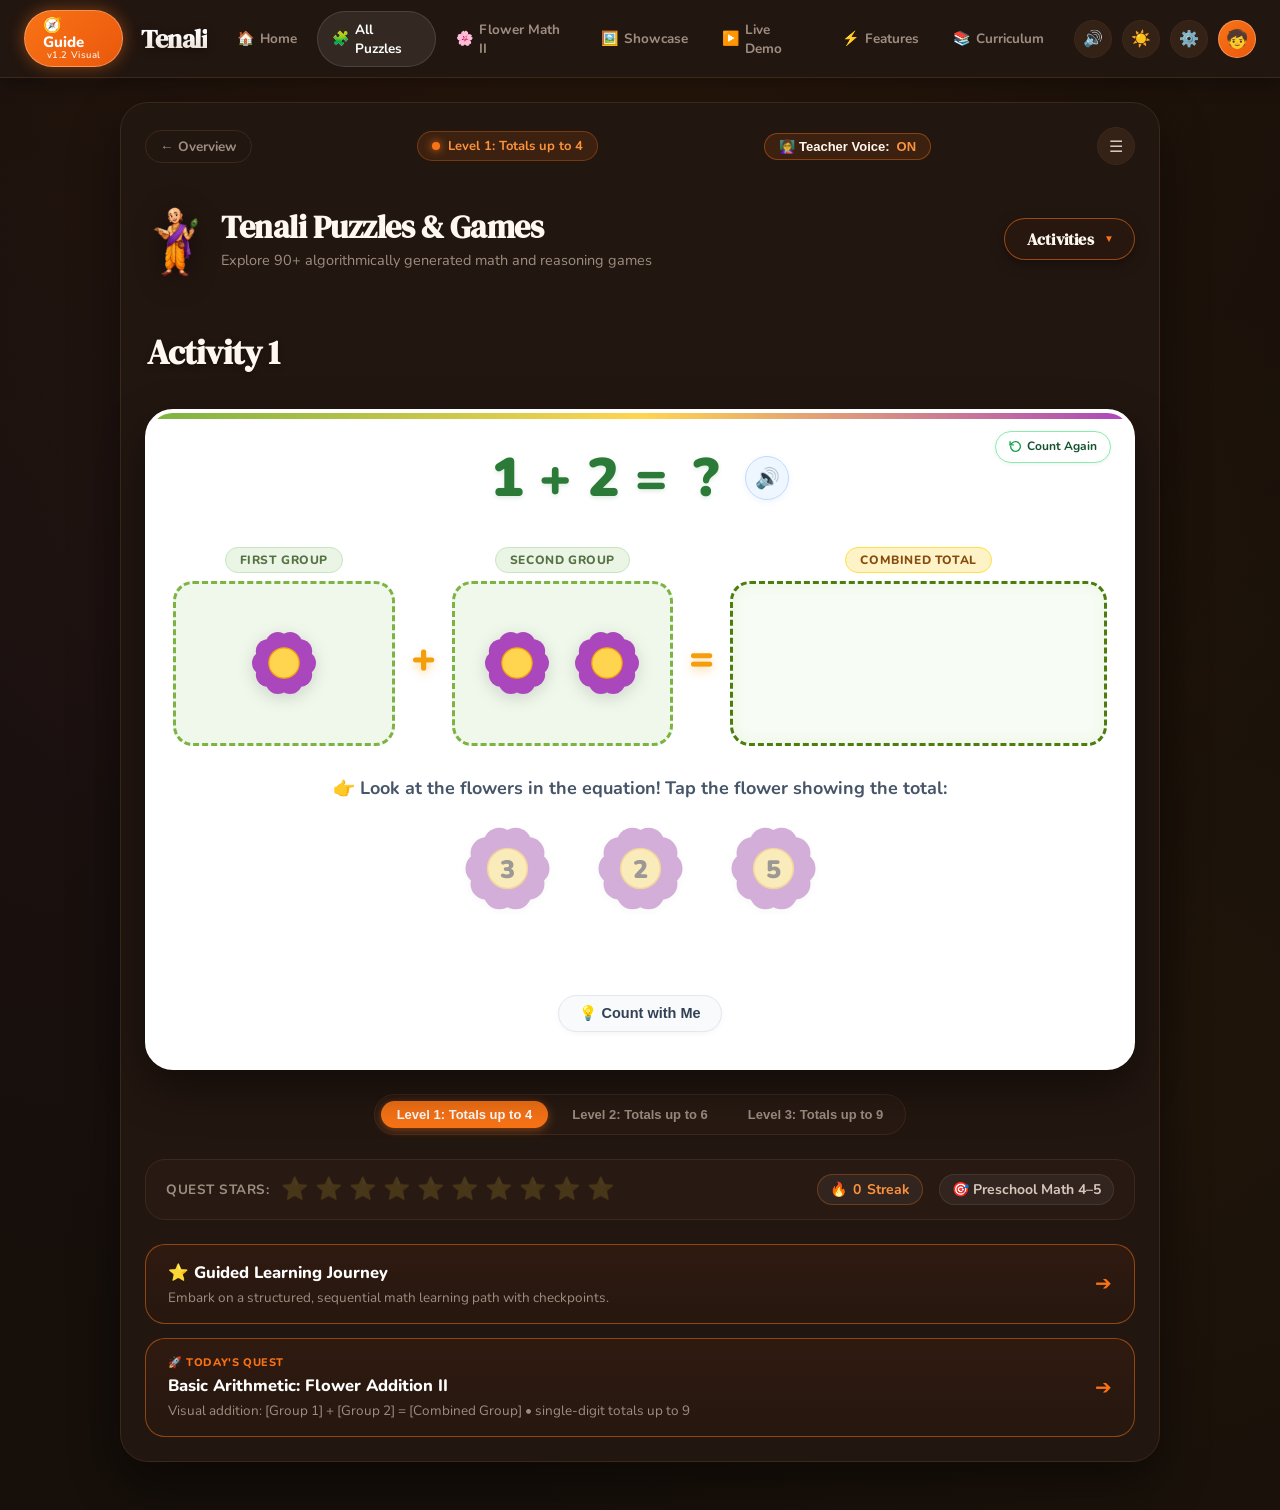
==== commit 7360073f: "Improve Count With Me voice synchronization in Activities 2 and 3" ====
--- a/flower_addition_ii_standalone.html
+++ b/flower_addition_ii_standalone.html
@@ -5783,12 +5783,30 @@
   // =========================================================================
 
   let hintStepTimeout = null;
-
-  function stopMergeCountingHint() {
+  let hintTimeouts = [];
+
+  function clearHintTimeouts() {
+    hintTimeouts.forEach(t => clearTimeout(t));
+    hintTimeouts = [];
     if (hintStepTimeout) {
       clearTimeout(hintStepTimeout);
       hintStepTimeout = null;
     }
+  }
+
+  function setHintTimeout(fn, delay) {
+    if (!mergeState.isHintActive) return null;
+    const tId = setTimeout(() => {
+      hintTimeouts = hintTimeouts.filter(id => id !== tId);
+      if (!mergeState.isHintActive) return;
+      fn();
+    }, delay);
+    hintTimeouts.push(tId);
+    return tId;
+  }
+
+  function stopMergeCountingHint() {
+    clearHintTimeouts();
     if (mergeState.hintInterval) {
       clearInterval(mergeState.hintInterval);
       mergeState.hintInterval = null;
@@ -6357,9 +6375,10 @@
   window.TenaliRenderMergeQuestion = renderMergeQuestion;
 
   /**
-   * Spawns exactly one unnumbered individual flower into the Answer Box
+   * Spawns exactly one individual flower into the Answer Box.
+   * If countNumber is provided, displays the sequential counting number in the centre.
    */
-  function spawnAnswerBoxFlower() {
+  function spawnAnswerBoxFlower(countNumber = null) {
     const q = mergeState.currentQuestion;
     if (!q) return null;
 
@@ -6381,21 +6400,22 @@
       pixelSize = 62;
     }
 
+    const hasNumber = (countNumber !== undefined && countNumber !== null && countNumber !== '');
     const flowerToken = document.createElement('div');
-    flowerToken.className = `flower-token ${flowerSizeClass} uncounted spawn-reveal`;
+    flowerToken.className = `flower-token ${flowerSizeClass} ${hasNumber ? 'counted' : 'uncounted'} spawn-reveal`;
     flowerToken.dataset.box = 'merge-answer-box';
-    flowerToken.dataset.counted = 'false';
-    flowerToken.dataset.countOrder = '';
+    flowerToken.dataset.counted = hasNumber ? 'true' : 'false';
+    flowerToken.dataset.countOrder = hasNumber ? String(countNumber) : '';
     flowerToken.dataset.index = String(existingCount);
 
     flowerToken.innerHTML = createStandardFlowerSVG({
-      number: '',
+      number: hasNumber ? countNumber : '',
       size: pixelSize,
       petalColor: palette.petal,
       petalDark: palette.petalDark,
       centerColor: palette.center,
       centerBorder: palette.centerBorder,
-      hideNumber: true // unnumbered yellow centre initially
+      hideNumber: !hasNumber // unnumbered yellow centre if no number provided
     });
 
     flowerToken.addEventListener('click', (e) => {
@@ -7010,16 +7030,43 @@
 
   /**
    * Count With Me Tutorial in Activity 2:
-   * Demonstrates the complete addition step by step:
-   * Step 1 – First Flower (num1): Highlight, teacher speaks word ("One." / "Two."), reveals flower(s) in Answer Box.
-   * Step 2 – Second Flower (num2): Highlight, teacher speaks word ("Two." / "One."), reveals flower(s) in Answer Box.
-   * Step 3 – Addition sign (+): Highlight +, teacher says "Plus."
-   * Step 4 – Equals sign (=): Highlight =, teacher says "Equals to."
-   * Step 5 – Count Answer Box: Highlight each individual flower in sequence: "One, two, three." (remains individual)
-   * Step 6 – Merge the flowers: Play existing smooth flower-merging animation into Grand Merged Flower showing total.
-   * Step 7 – Speak the final total: Teacher clearly says the total word (e.g. "Three."), unlocks and highlights matching answer button.
+   * Slow, clear, and perfectly synchronised with the teacher's voice and flower animations.
    *
-   * If child has already completed part of counting, resumes from the appropriate next step without duplicating flowers.
+   * 1. First Group – Speak and Show Flowers:
+   *    - Highlight First Group
+   *    - Teacher speaks addend naturally & clearly (e.g. "Two.")
+   *    - Wait until voice completely finishes speaking (onend callback)
+   *    - Pause 500ms, then reveal individual flowers in Answer Box one at a time (numbered 1, 2, etc.)
+   *    - Pause between flower appearances so child can see each one
+   *
+   * 2. Plus Sign – Addition Instruction:
+   *    - Teacher says "Plus."
+   *    - Highlight plus sign while spoken
+   *    - Wait until voice finishes speaking before proceeding to Second Group
+   *
+   * 3. Second Group – Speak and Show Flowers:
+   *    - Highlight Second Group
+   *    - Teacher speaks second addend naturally & clearly (e.g. "One.")
+   *    - Wait until voice completely finishes speaking (onend callback)
+   *    - Pause 500ms, then reveal individual flowers in Answer Box one at a time,
+   *      continuing sequential counting numbers from First Group (e.g. 3, etc.)
+   *
+   * 4. Count All Flowers Together:
+   *    - Teacher slowly counts entire collection from 1 onwards: "One... Two... Three."
+   *    - Each number spoken separately
+   *    - Highlight corresponding individual flower in Answer Box as its number is spoken
+   *    - Sufficient pause between each spoken number so child can follow
+   *
+   * 5. Merge the Flowers:
+   *    - Only after complete counting sequence has finished, start existing flower-merging animation
+   *    - Flowers glide smoothly together into Grand Merged Flower showing correct total in centre
+   *
+   * 6. Announce the Final Total:
+   *    - After merging animation completely finishes, teacher says: "We have [total] flowers in total."
+   *    - Only after this announcement finishes speaking: conclude tutorial & unlock 3 answer choices
+   *
+   * Dynamic & resilient: If child taps Count With Me after partially revealing flowers,
+   * resumes from the appropriate next step without duplicating flowers or recounting.
    */
   function triggerMergeCountingHint() {
     if (mergeState.isHintActive || mergeState.isAnswered) return;
@@ -7042,6 +7089,11 @@
     const plusElem = document.getElementById('merge-plus-symbol');
     const equalsElem = document.getElementById('merge-equals-symbol');
 
+    // Helper: checks if tutorial is still active before doing anything
+    function checkActive() {
+      return !!mergeState.isHintActive;
+    }
+
     // Check existing progress to avoid duplicate flowers or recounting
     const f1Done = mergeState.flower1Counted || ((mergeState.flower1Taps || 0) >= q.num1);
     const f2Done = mergeState.flower2Counted || ((mergeState.flower2Taps || 0) >= q.num2);
@@ -7049,192 +7101,245 @@
 
     const sequence = [];
 
-    // Step 1: First Flower (if not already completed)
+    // =========================================================================
+    // 1. First Group – Speak and Show Flowers (if not already completed)
+    // =========================================================================
     if (!f1Done) {
       sequence.push({
-        name: 'step1-first-flower',
+        name: 'step1-first-group',
         run: (next) => {
+          if (!checkActive()) return;
           clearHintHighlights();
           if (box1) {
             box1.classList.add('hint-target-glow', 'tapped');
-            setTimeout(() => box1.classList.remove('tapped'), 400);
+            setHintTimeout(() => { if (checkActive() && box1) box1.classList.remove('tapped'); }, 400);
           }
+
+          // Teacher speaks the First Group addend naturally and clearly (e.g. "Two.")
           const w1 = mergeTeacherVoice.getWord(q.num1);
           const cap1 = w1.charAt(0).toUpperCase() + w1.slice(1);
-          mergeTeacherVoice.speak(cap1 + ".");
-          mergeAudio.playPop(1);
-
-          const needed = q.num1 - (mergeState.flower1Taps || 0);
-          let spawned = 0;
-          function spawnLoop() {
-            if (spawned < needed) {
-              mergeState.flower1Taps = (mergeState.flower1Taps || 0) + 1;
-              const flower = spawnAnswerBoxFlower();
-              if (flower) {
-                flower.classList.add('flower-attention');
-                setTimeout(() => flower.classList.remove('flower-attention'), 500);
+
+          mergeTeacherVoice.speak(cap1 + ".", () => {
+            if (!checkActive()) return;
+            // Wait until the voice has completely finished speaking, then comfortable pause
+            setHintTimeout(() => {
+              if (!checkActive()) return;
+
+              // Reveal corresponding individual flowers in Answer Box, one at a time
+              let currentCount = mergeState.flower1Taps || 0;
+              const totalToSpawn = q.num1;
+
+              function revealNextFlower() {
+                if (!checkActive()) return;
+                if (currentCount < totalToSpawn) {
+                  currentCount++;
+                  mergeState.flower1Taps = currentCount;
+
+                  const existingCount = ansBox ? ansBox.querySelectorAll('.flower-token').length : 0;
+                  const seqNum = existingCount + 1;
+
+                  const flower = spawnAnswerBoxFlower(seqNum);
+                  if (flower) {
+                    flower.classList.add('flower-attention');
+                    setHintTimeout(() => { if (flower) flower.classList.remove('flower-attention'); }, 500);
+                  }
+                  mergeAudio.playPop(seqNum);
+
+                  if (currentCount < totalToSpawn) {
+                    setHintTimeout(revealNextFlower, 550);
+                    return;
+                  }
+                }
+
+                // Completed First Group
+                mergeState.flower1Counted = true;
+                if (box1) {
+                  box1.classList.remove('hint-target-glow');
+                  box1.classList.add('box-completed');
+                }
+                saveMergeProgress();
+                setHintTimeout(next, 600);
               }
-              mergeAudio.playPop(mergeState.flower1Taps);
-              spawned++;
-              if (spawned < needed) {
-                hintStepTimeout = setTimeout(spawnLoop, 350);
-                return;
-              }
-            }
-            mergeState.flower1Counted = true;
-            if (box1) {
-              box1.classList.remove('hint-target-glow');
-              box1.classList.add('box-completed');
-            }
-            saveMergeProgress();
-            hintStepTimeout = setTimeout(next, 750);
-          }
-          spawnLoop();
+
+              revealNextFlower();
+            }, 500);
+          });
         }
       });
     }
 
-    // Step 2: Second Flower (if not already completed)
-    if (!f2Done) {
+    // =========================================================================
+    // 2. Plus Sign – Addition Instruction
+    // =========================================================================
+    if (!hasMerged && !f2Done) {
       sequence.push({
-        name: 'step2-second-flower',
+        name: 'step2-plus-sign',
         run: (next) => {
-          clearHintHighlights();
-          if (box2) {
-            box2.classList.add('hint-target-glow', 'tapped');
-            setTimeout(() => box2.classList.remove('tapped'), 400);
-          }
-          const w2 = mergeTeacherVoice.getWord(q.num2);
-          const cap2 = w2.charAt(0).toUpperCase() + w2.slice(1);
-          mergeTeacherVoice.speak(cap2 + ".");
-          mergeAudio.playPop(1);
-
-          const needed = q.num2 - (mergeState.flower2Taps || 0);
-          let spawned = 0;
-          function spawnLoop() {
-            if (spawned < needed) {
-              mergeState.flower2Taps = (mergeState.flower2Taps || 0) + 1;
-              const flower = spawnAnswerBoxFlower();
-              if (flower) {
-                flower.classList.add('flower-attention');
-                setTimeout(() => flower.classList.remove('flower-attention'), 500);
-              }
-              mergeAudio.playPop(mergeState.flower2Taps);
-              spawned++;
-              if (spawned < needed) {
-                hintStepTimeout = setTimeout(spawnLoop, 350);
-                return;
-              }
-            }
-            mergeState.flower2Counted = true;
-            if (box2) {
-              box2.classList.remove('hint-target-glow');
-              box2.classList.add('box-completed');
-            }
-            saveMergeProgress();
-            hintStepTimeout = setTimeout(next, 750);
-          }
-          spawnLoop();
-        }
-      });
-    }
-
-    // Step 3: Addition sign (+)
-    if (!hasMerged && (!f1Done || !f2Done || mergeState.stage === 'counting_addends' || mergeState.stage === 'counting_total')) {
-      sequence.push({
-        name: 'step3-plus-sign',
-        run: (next) => {
+          if (!checkActive()) return;
           clearHintHighlights();
           if (plusElem) {
             plusElem.classList.add('symbol-glow', 'highlighted');
           }
           mergeAudio.playPop(1);
-          mergeTeacherVoice.speak("Plus.");
-          hintStepTimeout = setTimeout(() => {
-            if (plusElem) plusElem.classList.remove('highlighted');
-            next();
-          }, 800);
+
+          // Teacher says: "Plus."
+          mergeTeacherVoice.speak("Plus.", () => {
+            if (!checkActive()) return;
+            // Wait until voice has finished speaking before proceeding to Second Group
+            if (plusElem) {
+              plusElem.classList.remove('symbol-glow', 'highlighted');
+            }
+            setHintTimeout(next, 500);
+          });
         }
       });
     }
 
-    // Step 4: Equals sign (=)
+    // =========================================================================
+    // 3. Second Group – Speak and Show Flowers (if not already completed)
+    // =========================================================================
+    if (!f2Done) {
+      sequence.push({
+        name: 'step3-second-group',
+        run: (next) => {
+          if (!checkActive()) return;
+          clearHintHighlights();
+          if (box2) {
+            box2.classList.add('hint-target-glow', 'tapped');
+            setHintTimeout(() => { if (checkActive() && box2) box2.classList.remove('tapped'); }, 400);
+          }
+
+          // Teacher speaks the Second Group addend naturally and clearly (e.g. "One.")
+          const w2 = mergeTeacherVoice.getWord(q.num2);
+          const cap2 = w2.charAt(0).toUpperCase() + w2.slice(1);
+
+          mergeTeacherVoice.speak(cap2 + ".", () => {
+            if (!checkActive()) return;
+            // Wait until voice has completely finished speaking, then comfortable pause
+            setHintTimeout(() => {
+              if (!checkActive()) return;
+
+              // Reveal corresponding individual flowers in Answer Box, one at a time,
+              // continuing the sequential counting number from First Group (e.g. 3, etc.)
+              let currentGroupCount = mergeState.flower2Taps || 0;
+              const totalToSpawn = q.num2;
+
+              function revealNextFlower() {
+                if (!checkActive()) return;
+                if (currentGroupCount < totalToSpawn) {
+                  currentGroupCount++;
+                  mergeState.flower2Taps = currentGroupCount;
+
+                  const existingCount = ansBox ? ansBox.querySelectorAll('.flower-token').length : 0;
+                  const seqNum = existingCount + 1;
+
+                  const flower = spawnAnswerBoxFlower(seqNum);
+                  if (flower) {
+                    flower.classList.add('flower-attention');
+                    setHintTimeout(() => { if (flower) flower.classList.remove('flower-attention'); }, 500);
+                  }
+                  mergeAudio.playPop(seqNum);
+
+                  if (currentGroupCount < totalToSpawn) {
+                    setHintTimeout(revealNextFlower, 550);
+                    return;
+                  }
+                }
+
+                // Completed Second Group
+                mergeState.flower2Counted = true;
+                if (box2) {
+                  box2.classList.remove('hint-target-glow');
+                  box2.classList.add('box-completed');
+                }
+                saveMergeProgress();
+                setHintTimeout(next, 600);
+              }
+
+              revealNextFlower();
+            }, 500);
+          });
+        }
+      });
+    }
+
+    // =========================================================================
+    // 4. Count All Flowers Together
+    // =========================================================================
     if (!hasMerged) {
       sequence.push({
-        name: 'step4-equals-sign',
+        name: 'step4-count-all-together',
         run: (next) => {
-          clearHintHighlights();
-          if (plusElem) plusElem.classList.remove('symbol-glow', 'highlighted');
-          if (equalsElem) equalsElem.classList.add('symbol-glow', 'highlighted');
-          mergeAudio.playPop(1);
-          mergeTeacherVoice.speak("Equals to.");
-          hintStepTimeout = setTimeout(() => {
-            next();
-          }, 850);
-        }
-      });
-    }
-
-    // Step 5: Count Answer Box (individual flowers)
-    if (!hasMerged) {
-      sequence.push({
-        name: 'step5-count-answer-box',
-        run: (next) => {
+          if (!checkActive()) return;
           clearHintHighlights();
           if (ansBox) ansBox.classList.add('counting-active');
           mergeState.stage = 'counting_total';
 
           const tokens = ansBox ? Array.from(ansBox.querySelectorAll('.flower-token')) : [];
-          const startIdx = mergeState.totalCounted || 0;
-          let countIdx = startIdx;
-
-          function countNextFlower() {
+          // Ensure all flowers display their sequential numbers
+          tokens.forEach((t, i) => {
+            const num = i + 1;
+            t.dataset.countOrder = String(num);
+            const digitText = t.querySelector('.flower-digit-text');
+            if (digitText) {
+              digitText.textContent = String(num);
+              digitText.classList.remove('hidden-digit');
+              digitText.classList.add('revealed');
+            }
+          });
+
+          let countIdx = 0;
+
+          function countNextNumber() {
+            if (!checkActive()) return;
             tokens.forEach(t => t.classList.remove('highlighted'));
 
             if (countIdx < q.answer && countIdx < tokens.length) {
               const currentNum = countIdx + 1;
               const flower = tokens[countIdx];
 
+              // Highlight corresponding individual flower as its number is spoken
               flower.classList.add('highlighted', 'counted');
               flower.dataset.counted = 'true';
-              flower.dataset.countOrder = String(currentNum);
               flower.classList.remove('uncounted');
-
-              const digitText = flower.querySelector('.flower-digit-text');
-              if (digitText) {
-                digitText.textContent = currentNum;
-                digitText.classList.remove('hidden-digit');
-                digitText.classList.add('revealed');
-              }
 
               flower.classList.remove('tapped');
               void flower.offsetWidth;
               flower.classList.add('tapped');
 
               mergeAudio.playPop(currentNum);
-              mergeTeacherVoice.countFlower(currentNum);
               mergeState.totalCounted = currentNum;
               saveMergeProgress();
 
-              countIdx++;
-              hintStepTimeout = setTimeout(countNextFlower, 750);
+              // Teacher slowly speaks each number separately: "One.", "Two.", "Three."
+              const word = mergeTeacherVoice.getWord(currentNum);
+              const spokenNumber = word.charAt(0).toUpperCase() + word.slice(1) + ".";
+
+              mergeTeacherVoice.speak(spokenNumber, () => {
+                if (!checkActive()) return;
+                // Sufficient time between each spoken number so child can follow
+                countIdx++;
+                setHintTimeout(countNextNumber, 600);
+              });
             } else {
               tokens.forEach(t => t.classList.remove('highlighted'));
-              if (equalsElem) equalsElem.classList.remove('symbol-glow', 'highlighted');
-              hintStepTimeout = setTimeout(next, 700);
+              setHintTimeout(next, 700);
             }
           }
 
-          countNextFlower();
+          countNextNumber();
         }
       });
     }
 
-    // Step 6: Merge the flowers
+    // =========================================================================
+    // 5. Merge the Flowers
+    // =========================================================================
     if (!hasMerged) {
       sequence.push({
-        name: 'step6-merge-flowers',
+        name: 'step5-merge-flowers',
         run: (next) => {
+          if (!checkActive()) return;
           clearHintHighlights();
           if (equalsElem) equalsElem.classList.remove('symbol-glow', 'highlighted');
           mergeState.stage = 'merging';
@@ -7258,7 +7363,8 @@
                 flower.style.opacity = '0.35';
               });
 
-              hintStepTimeout = setTimeout(() => {
+              setHintTimeout(() => {
+                if (!checkActive()) return;
                 ansBox.innerHTML = '';
                 ansBox.classList.remove('counting-active');
                 ansBox.classList.add('box-completed');
@@ -7283,7 +7389,8 @@
                 mergeState.stage = 'total_announced';
                 saveMergeProgress();
 
-                hintStepTimeout = setTimeout(next, 950);
+                // Wait until merging animation & chime completely finish
+                setHintTimeout(next, 950);
               }, 740);
               return;
             }
@@ -7291,29 +7398,37 @@
 
           mergeState.hasMerged = true;
           mergeState.stage = 'total_announced';
-          hintStepTimeout = setTimeout(next, 300);
+          setHintTimeout(next, 300);
         }
       });
     }
 
-    // Step 7: Speak final total and reveal/highlight answer button
+    // =========================================================================
+    // 6. Announce the Final Total
+    // =========================================================================
     sequence.push({
-      name: 'step7-speak-final-total',
+      name: 'step6-announce-final-total',
       run: () => {
+        if (!checkActive()) return;
         clearHintHighlights();
+
         const wAns = mergeTeacherVoice.getWord(q.answer);
-        const capAns = wAns.charAt(0).toUpperCase() + wAns.slice(1);
+        const noun = q.answer === 1 ? 'flower' : 'flowers';
+        const announcementText = `We have ${wAns} ${noun} in total.`;
 
         let unlocked = false;
         function finishTutorial() {
           if (unlocked) return;
           unlocked = true;
+
+          // Unlock the three answer choices so child can select correct answer
           setMergeAnswerButtonsEnabled(true);
           mergeState.hasAnnouncedTotal = true;
           mergeState.isAnswerSelectionEnabled = true;
           mergeState.stage = 'answer';
           saveMergeProgress();
 
+          // Highlight matching answer button with golden glow
           const answerBtns = document.querySelectorAll('#merge-flower-answer-buttons .flower-btn');
           answerBtns.forEach(btn => {
             if (parseInt(btn.dataset.value, 10) === q.answer) {
@@ -7324,20 +7439,23 @@
             }
           });
 
+          // Conclude tutorial
           mergeState.isHintActive = false;
           if (hintBtn) hintBtn.classList.remove('hint-active');
         }
 
-        // Teacher clearly says: "Three."
-        mergeTeacherVoice.speak(capAns + ".", finishTutorial);
-        hintStepTimeout = setTimeout(finishTutorial, 2500);
+        // Teacher says: "We have [total] flowers in total."
+        // Only after this announcement has finished speaking: conclude & unlock!
+        mergeTeacherVoice.speak(announcementText, () => {
+          setHintTimeout(finishTutorial, 400);
+        });
       }
     });
 
     // Execute sequential steps
     let currentIdx = 0;
     function executeNext() {
-      if (!mergeState.isHintActive) return;
+      if (!checkActive()) return;
       if (currentIdx < sequence.length) {
         const step = sequence[currentIdx];
         currentIdx++;
@@ -7653,6 +7771,11 @@
   window.TenaliTriggerMergeCountingHint = triggerMergeCountingHint;
   window.TenaliStopMergeCountingHint = stopMergeCountingHint;
   window.TenaliOnNextMergeQuestion = onNextMergeQuestion;
+  window.TenaliMergeState = mergeState;
+  window.TenaliSetCurrentQuestion = function(q) {
+    mergeState.currentQuestion = q;
+    renderMergeQuestion();
+  };
 
   if (document.readyState === 'loading') {
     document.addEventListener('DOMContentLoaded', initActivity2);
@@ -8416,12 +8539,30 @@
   // =========================================================================
 
   let hintStepTimeout = null;
-
-  function stopMergeCountingHint() {
+  let hintTimeouts = [];
+
+  function clearHintTimeouts() {
+    hintTimeouts.forEach(t => clearTimeout(t));
+    hintTimeouts = [];
     if (hintStepTimeout) {
       clearTimeout(hintStepTimeout);
       hintStepTimeout = null;
     }
+  }
+
+  function setHintTimeout(fn, delay) {
+    if (!mergeState.isHintActive) return null;
+    const tId = setTimeout(() => {
+      hintTimeouts = hintTimeouts.filter(id => id !== tId);
+      if (!mergeState.isHintActive) return;
+      fn();
+    }, delay);
+    hintTimeouts.push(tId);
+    return tId;
+  }
+
+  function stopMergeCountingHint() {
+    clearHintTimeouts();
     if (mergeState.hintInterval) {
       clearInterval(mergeState.hintInterval);
       mergeState.hintInterval = null;
@@ -8963,9 +9104,10 @@
   window.TenaliRenderMergeQuestion = renderMergeQuestion;
 
   /**
-   * Spawns exactly one unnumbered individual flower into the Answer Box
+   * Spawns exactly one individual flower into the Answer Box.
+   * If countNumber is provided, displays the sequential counting number in the centre.
    */
-  function spawnAnswerBoxFlower() {
+  function spawnAnswerBoxFlower(countNumber = null) {
     const q = mergeState.currentQuestion;
     if (!q) return null;
 
@@ -8987,21 +9129,22 @@
       pixelSize = 62;
     }
 
+    const hasNumber = (countNumber !== undefined && countNumber !== null && countNumber !== '');
     const flowerToken = document.createElement('div');
-    flowerToken.className = `flower-token ${flowerSizeClass} uncounted spawn-reveal`;
+    flowerToken.className = `flower-token ${flowerSizeClass} ${hasNumber ? 'counted' : 'uncounted'} spawn-reveal`;
     flowerToken.dataset.box = 'merge-3-answer-box';
-    flowerToken.dataset.counted = 'false';
-    flowerToken.dataset.countOrder = '';
+    flowerToken.dataset.counted = hasNumber ? 'true' : 'false';
+    flowerToken.dataset.countOrder = hasNumber ? String(countNumber) : '';
     flowerToken.dataset.index = String(existingCount);
 
     flowerToken.innerHTML = createStandardFlowerSVG({
-      number: '',
+      number: hasNumber ? countNumber : '',
       size: pixelSize,
       petalColor: palette.petal,
       petalDark: palette.petalDark,
       centerColor: palette.center,
       centerBorder: palette.centerBorder,
-      hideNumber: true // unnumbered yellow centre initially
+      hideNumber: !hasNumber // unnumbered yellow centre if no number provided
     });
 
     flowerToken.addEventListener('click', (e) => {
@@ -9616,16 +9759,43 @@
 
   /**
    * Count With Me Tutorial in Activity 3:
-   * Demonstrates the complete addition step by step:
-   * Step 1 – First Flower (num1): Highlight, teacher speaks word ("One." / "Two."), reveals flower(s) in Answer Box.
-   * Step 2 – Second Flower (num2): Highlight, teacher speaks word ("Two." / "One."), reveals flower(s) in Answer Box.
-   * Step 3 – Addition sign (+): Highlight +, teacher says "Plus."
-   * Step 4 – Equals sign (=): Highlight =, teacher says "Equals to."
-   * Step 5 – Count Answer Box: Highlight each individual flower in sequence: "One, two, three." (remains individual)
-   * Step 6 – Merge the flowers: Play existing smooth flower-merging animation into Grand Merged Flower showing total.
-   * Step 7 – Speak the final total: Teacher clearly says the total word (e.g. "Three."), unlocks and highlights matching answer button.
+   * Slow, clear, and perfectly synchronised with the teacher's voice and flower animations.
    *
-   * If child has already completed part of counting, resumes from the appropriate next step without duplicating flowers.
+   * 1. First Group – Speak and Show Flowers:
+   *    - Highlight First Group
+   *    - Teacher speaks addend naturally & clearly (e.g. "Two.")
+   *    - Wait until voice completely finishes speaking (onend callback)
+   *    - Pause 500ms, then reveal individual flowers in Answer Box one at a time (numbered 1, 2, etc.)
+   *    - Pause between flower appearances so child can see each one
+   *
+   * 2. Plus Sign – Addition Instruction:
+   *    - Teacher says "Plus."
+   *    - Highlight plus sign while spoken
+   *    - Wait until voice finishes speaking before proceeding to Second Group
+   *
+   * 3. Second Group – Speak and Show Flowers:
+   *    - Highlight Second Group
+   *    - Teacher speaks second addend naturally & clearly (e.g. "One.")
+   *    - Wait until voice completely finishes speaking (onend callback)
+   *    - Pause 500ms, then reveal individual flowers in Answer Box one at a time,
+   *      continuing sequential counting numbers from First Group (e.g. 3, etc.)
+   *
+   * 4. Count All Flowers Together:
+   *    - Teacher slowly counts entire collection from 1 onwards: "One... Two... Three."
+   *    - Each number spoken separately
+   *    - Highlight corresponding individual flower in Answer Box as its number is spoken
+   *    - Sufficient pause between each spoken number so child can follow
+   *
+   * 5. Merge the Flowers:
+   *    - Only after complete counting sequence has finished, start existing flower-merging animation
+   *    - Flowers glide smoothly together into Grand Merged Flower showing correct total in centre
+   *
+   * 6. Announce the Final Total:
+   *    - After merging animation completely finishes, teacher says: "We have [total] flowers in total."
+   *    - Only after this announcement finishes speaking: conclude tutorial & unlock 3 answer choices
+   *
+   * Dynamic & resilient: If child taps Count With Me after partially revealing flowers,
+   * resumes from the appropriate next step without duplicating flowers or recounting.
    */
   function triggerMergeCountingHint() {
     if (mergeState.isHintActive || mergeState.isAnswered) return;
@@ -9648,6 +9818,11 @@
     const plusElem = document.getElementById('merge-3-plus-symbol');
     const equalsElem = document.getElementById('merge-3-equals-symbol');
 
+    // Helper: checks if tutorial is still active before doing anything
+    function checkActive() {
+      return !!mergeState.isHintActive;
+    }
+
     // Check existing progress to avoid duplicate flowers or recounting
     const f1Done = mergeState.flower1Counted || ((mergeState.flower1Taps || 0) >= q.num1);
     const f2Done = mergeState.flower2Counted || ((mergeState.flower2Taps || 0) >= q.num2);
@@ -9655,192 +9830,245 @@
 
     const sequence = [];
 
-    // Step 1: First Flower (if not already completed)
+    // =========================================================================
+    // 1. First Group – Speak and Show Flowers (if not already completed)
+    // =========================================================================
     if (!f1Done) {
       sequence.push({
-        name: 'step1-first-flower',
+        name: 'step1-first-group',
         run: (next) => {
+          if (!checkActive()) return;
           clearHintHighlights();
           if (box1) {
             box1.classList.add('hint-target-glow', 'tapped');
-            setTimeout(() => box1.classList.remove('tapped'), 400);
+            setHintTimeout(() => { if (checkActive() && box1) box1.classList.remove('tapped'); }, 400);
           }
+
+          // Teacher speaks the First Group addend naturally and clearly (e.g. "Two.")
           const w1 = mergeTeacherVoice.getWord(q.num1);
           const cap1 = w1.charAt(0).toUpperCase() + w1.slice(1);
-          mergeTeacherVoice.speak(cap1 + ".");
-          mergeAudio.playPop(1);
-
-          const needed = q.num1 - (mergeState.flower1Taps || 0);
-          let spawned = 0;
-          function spawnLoop() {
-            if (spawned < needed) {
-              mergeState.flower1Taps = (mergeState.flower1Taps || 0) + 1;
-              const flower = spawnAnswerBoxFlower();
-              if (flower) {
-                flower.classList.add('flower-attention');
-                setTimeout(() => flower.classList.remove('flower-attention'), 500);
+
+          mergeTeacherVoice.speak(cap1 + ".", () => {
+            if (!checkActive()) return;
+            // Wait until the voice has completely finished speaking, then comfortable pause
+            setHintTimeout(() => {
+              if (!checkActive()) return;
+
+              // Reveal corresponding individual flowers in Answer Box, one at a time
+              let currentCount = mergeState.flower1Taps || 0;
+              const totalToSpawn = q.num1;
+
+              function revealNextFlower() {
+                if (!checkActive()) return;
+                if (currentCount < totalToSpawn) {
+                  currentCount++;
+                  mergeState.flower1Taps = currentCount;
+
+                  const existingCount = ansBox ? ansBox.querySelectorAll('.flower-token').length : 0;
+                  const seqNum = existingCount + 1;
+
+                  const flower = spawnAnswerBoxFlower(seqNum);
+                  if (flower) {
+                    flower.classList.add('flower-attention');
+                    setHintTimeout(() => { if (flower) flower.classList.remove('flower-attention'); }, 500);
+                  }
+                  mergeAudio.playPop(seqNum);
+
+                  if (currentCount < totalToSpawn) {
+                    setHintTimeout(revealNextFlower, 550);
+                    return;
+                  }
+                }
+
+                // Completed First Group
+                mergeState.flower1Counted = true;
+                if (box1) {
+                  box1.classList.remove('hint-target-glow');
+                  box1.classList.add('box-completed');
+                }
+                saveMergeProgress();
+                setHintTimeout(next, 600);
               }
-              mergeAudio.playPop(mergeState.flower1Taps);
-              spawned++;
-              if (spawned < needed) {
-                hintStepTimeout = setTimeout(spawnLoop, 350);
-                return;
-              }
-            }
-            mergeState.flower1Counted = true;
-            if (box1) {
-              box1.classList.remove('hint-target-glow');
-              box1.classList.add('box-completed');
-            }
-            saveMergeProgress();
-            hintStepTimeout = setTimeout(next, 750);
-          }
-          spawnLoop();
+
+              revealNextFlower();
+            }, 500);
+          });
         }
       });
     }
 
-    // Step 2: Second Flower (if not already completed)
-    if (!f2Done) {
+    // =========================================================================
+    // 2. Plus Sign – Addition Instruction
+    // =========================================================================
+    if (!hasMerged && !f2Done) {
       sequence.push({
-        name: 'step2-second-flower',
+        name: 'step2-plus-sign',
         run: (next) => {
-          clearHintHighlights();
-          if (box2) {
-            box2.classList.add('hint-target-glow', 'tapped');
-            setTimeout(() => box2.classList.remove('tapped'), 400);
-          }
-          const w2 = mergeTeacherVoice.getWord(q.num2);
-          const cap2 = w2.charAt(0).toUpperCase() + w2.slice(1);
-          mergeTeacherVoice.speak(cap2 + ".");
-          mergeAudio.playPop(1);
-
-          const needed = q.num2 - (mergeState.flower2Taps || 0);
-          let spawned = 0;
-          function spawnLoop() {
-            if (spawned < needed) {
-              mergeState.flower2Taps = (mergeState.flower2Taps || 0) + 1;
-              const flower = spawnAnswerBoxFlower();
-              if (flower) {
-                flower.classList.add('flower-attention');
-                setTimeout(() => flower.classList.remove('flower-attention'), 500);
-              }
-              mergeAudio.playPop(mergeState.flower2Taps);
-              spawned++;
-              if (spawned < needed) {
-                hintStepTimeout = setTimeout(spawnLoop, 350);
-                return;
-              }
-            }
-            mergeState.flower2Counted = true;
-            if (box2) {
-              box2.classList.remove('hint-target-glow');
-              box2.classList.add('box-completed');
-            }
-            saveMergeProgress();
-            hintStepTimeout = setTimeout(next, 750);
-          }
-          spawnLoop();
-        }
-      });
-    }
-
-    // Step 3: Addition sign (+)
-    if (!hasMerged && (!f1Done || !f2Done || mergeState.stage === 'counting_addends' || mergeState.stage === 'counting_total')) {
-      sequence.push({
-        name: 'step3-plus-sign',
-        run: (next) => {
+          if (!checkActive()) return;
           clearHintHighlights();
           if (plusElem) {
             plusElem.classList.add('symbol-glow', 'highlighted');
           }
           mergeAudio.playPop(1);
-          mergeTeacherVoice.speak("Plus.");
-          hintStepTimeout = setTimeout(() => {
-            if (plusElem) plusElem.classList.remove('highlighted');
-            next();
-          }, 800);
+
+          // Teacher says: "Plus."
+          mergeTeacherVoice.speak("Plus.", () => {
+            if (!checkActive()) return;
+            // Wait until voice has finished speaking before proceeding to Second Group
+            if (plusElem) {
+              plusElem.classList.remove('symbol-glow', 'highlighted');
+            }
+            setHintTimeout(next, 500);
+          });
         }
       });
     }
 
-    // Step 4: Equals sign (=)
+    // =========================================================================
+    // 3. Second Group – Speak and Show Flowers (if not already completed)
+    // =========================================================================
+    if (!f2Done) {
+      sequence.push({
+        name: 'step3-second-group',
+        run: (next) => {
+          if (!checkActive()) return;
+          clearHintHighlights();
+          if (box2) {
+            box2.classList.add('hint-target-glow', 'tapped');
+            setHintTimeout(() => { if (checkActive() && box2) box2.classList.remove('tapped'); }, 400);
+          }
+
+          // Teacher speaks the Second Group addend naturally and clearly (e.g. "One.")
+          const w2 = mergeTeacherVoice.getWord(q.num2);
+          const cap2 = w2.charAt(0).toUpperCase() + w2.slice(1);
+
+          mergeTeacherVoice.speak(cap2 + ".", () => {
+            if (!checkActive()) return;
+            // Wait until voice has completely finished speaking, then comfortable pause
+            setHintTimeout(() => {
+              if (!checkActive()) return;
+
+              // Reveal corresponding individual flowers in Answer Box, one at a time,
+              // continuing the sequential counting number from First Group (e.g. 3, etc.)
+              let currentGroupCount = mergeState.flower2Taps || 0;
+              const totalToSpawn = q.num2;
+
+              function revealNextFlower() {
+                if (!checkActive()) return;
+                if (currentGroupCount < totalToSpawn) {
+                  currentGroupCount++;
+                  mergeState.flower2Taps = currentGroupCount;
+
+                  const existingCount = ansBox ? ansBox.querySelectorAll('.flower-token').length : 0;
+                  const seqNum = existingCount + 1;
+
+                  const flower = spawnAnswerBoxFlower(seqNum);
+                  if (flower) {
+                    flower.classList.add('flower-attention');
+                    setHintTimeout(() => { if (flower) flower.classList.remove('flower-attention'); }, 500);
+                  }
+                  mergeAudio.playPop(seqNum);
+
+                  if (currentGroupCount < totalToSpawn) {
+                    setHintTimeout(revealNextFlower, 550);
+                    return;
+                  }
+                }
+
+                // Completed Second Group
+                mergeState.flower2Counted = true;
+                if (box2) {
+                  box2.classList.remove('hint-target-glow');
+                  box2.classList.add('box-completed');
+                }
+                saveMergeProgress();
+                setHintTimeout(next, 600);
+              }
+
+              revealNextFlower();
+            }, 500);
+          });
+        }
+      });
+    }
+
+    // =========================================================================
+    // 4. Count All Flowers Together
+    // =========================================================================
     if (!hasMerged) {
       sequence.push({
-        name: 'step4-equals-sign',
+        name: 'step4-count-all-together',
         run: (next) => {
-          clearHintHighlights();
-          if (plusElem) plusElem.classList.remove('symbol-glow', 'highlighted');
-          if (equalsElem) equalsElem.classList.add('symbol-glow', 'highlighted');
-          mergeAudio.playPop(1);
-          mergeTeacherVoice.speak("Equals to.");
-          hintStepTimeout = setTimeout(() => {
-            next();
-          }, 850);
-        }
-      });
-    }
-
-    // Step 5: Count Answer Box (individual flowers)
-    if (!hasMerged) {
-      sequence.push({
-        name: 'step5-count-answer-box',
-        run: (next) => {
+          if (!checkActive()) return;
           clearHintHighlights();
           if (ansBox) ansBox.classList.add('counting-active');
           mergeState.stage = 'counting_total';
 
           const tokens = ansBox ? Array.from(ansBox.querySelectorAll('.flower-token')) : [];
-          const startIdx = mergeState.totalCounted || 0;
-          let countIdx = startIdx;
-
-          function countNextFlower() {
+          // Ensure all flowers display their sequential numbers
+          tokens.forEach((t, i) => {
+            const num = i + 1;
+            t.dataset.countOrder = String(num);
+            const digitText = t.querySelector('.flower-digit-text');
+            if (digitText) {
+              digitText.textContent = String(num);
+              digitText.classList.remove('hidden-digit');
+              digitText.classList.add('revealed');
+            }
+          });
+
+          let countIdx = 0;
+
+          function countNextNumber() {
+            if (!checkActive()) return;
             tokens.forEach(t => t.classList.remove('highlighted'));
 
             if (countIdx < q.answer && countIdx < tokens.length) {
               const currentNum = countIdx + 1;
               const flower = tokens[countIdx];
 
+              // Highlight corresponding individual flower as its number is spoken
               flower.classList.add('highlighted', 'counted');
               flower.dataset.counted = 'true';
-              flower.dataset.countOrder = String(currentNum);
               flower.classList.remove('uncounted');
-
-              const digitText = flower.querySelector('.flower-digit-text');
-              if (digitText) {
-                digitText.textContent = currentNum;
-                digitText.classList.remove('hidden-digit');
-                digitText.classList.add('revealed');
-              }
 
               flower.classList.remove('tapped');
               void flower.offsetWidth;
               flower.classList.add('tapped');
 
               mergeAudio.playPop(currentNum);
-              mergeTeacherVoice.countFlower(currentNum);
               mergeState.totalCounted = currentNum;
               saveMergeProgress();
 
-              countIdx++;
-              hintStepTimeout = setTimeout(countNextFlower, 750);
+              // Teacher slowly speaks each number separately: "One.", "Two.", "Three."
+              const word = mergeTeacherVoice.getWord(currentNum);
+              const spokenNumber = word.charAt(0).toUpperCase() + word.slice(1) + ".";
+
+              mergeTeacherVoice.speak(spokenNumber, () => {
+                if (!checkActive()) return;
+                // Sufficient time between each spoken number so child can follow
+                countIdx++;
+                setHintTimeout(countNextNumber, 600);
+              });
             } else {
               tokens.forEach(t => t.classList.remove('highlighted'));
-              if (equalsElem) equalsElem.classList.remove('symbol-glow', 'highlighted');
-              hintStepTimeout = setTimeout(next, 700);
+              setHintTimeout(next, 700);
             }
           }
 
-          countNextFlower();
+          countNextNumber();
         }
       });
     }
 
-    // Step 6: Merge the flowers
+    // =========================================================================
+    // 5. Merge the Flowers
+    // =========================================================================
     if (!hasMerged) {
       sequence.push({
-        name: 'step6-merge-flowers',
+        name: 'step5-merge-flowers',
         run: (next) => {
+          if (!checkActive()) return;
           clearHintHighlights();
           if (equalsElem) equalsElem.classList.remove('symbol-glow', 'highlighted');
           mergeState.stage = 'merging';
@@ -9864,7 +10092,8 @@
                 flower.style.opacity = '0.35';
               });
 
-              hintStepTimeout = setTimeout(() => {
+              setHintTimeout(() => {
+                if (!checkActive()) return;
                 ansBox.innerHTML = '';
                 ansBox.classList.remove('counting-active');
                 ansBox.classList.add('box-completed');
@@ -9889,7 +10118,8 @@
                 mergeState.stage = 'total_announced';
                 saveMergeProgress();
 
-                hintStepTimeout = setTimeout(next, 950);
+                // Wait until merging animation & chime completely finish
+                setHintTimeout(next, 950);
               }, 740);
               return;
             }
@@ -9897,29 +10127,37 @@
 
           mergeState.hasMerged = true;
           mergeState.stage = 'total_announced';
-          hintStepTimeout = setTimeout(next, 300);
+          setHintTimeout(next, 300);
         }
       });
     }
 
-    // Step 7: Speak final total and reveal/highlight answer button
+    // =========================================================================
+    // 6. Announce the Final Total
+    // =========================================================================
     sequence.push({
-      name: 'step7-speak-final-total',
+      name: 'step6-announce-final-total',
       run: () => {
+        if (!checkActive()) return;
         clearHintHighlights();
+
         const wAns = mergeTeacherVoice.getWord(q.answer);
-        const capAns = wAns.charAt(0).toUpperCase() + wAns.slice(1);
+        const noun = q.answer === 1 ? 'flower' : 'flowers';
+        const announcementText = `We have ${wAns} ${noun} in total.`;
 
         let unlocked = false;
         function finishTutorial() {
           if (unlocked) return;
           unlocked = true;
+
+          // Unlock the three answer choices so child can select correct answer
           setMergeAnswerButtonsEnabled(true);
           mergeState.hasAnnouncedTotal = true;
           mergeState.isAnswerSelectionEnabled = true;
           mergeState.stage = 'answer';
           saveMergeProgress();
 
+          // Highlight matching answer button with golden glow
           const answerBtns = document.querySelectorAll('#merge-3-flower-answer-buttons .flower-btn');
           answerBtns.forEach(btn => {
             if (parseInt(btn.dataset.value, 10) === q.answer) {
@@ -9930,20 +10168,23 @@
             }
           });
 
+          // Conclude tutorial
           mergeState.isHintActive = false;
           if (hintBtn) hintBtn.classList.remove('hint-active');
         }
 
-        // Teacher clearly says: "Three."
-        mergeTeacherVoice.speak(capAns + ".", finishTutorial);
-        hintStepTimeout = setTimeout(finishTutorial, 2500);
+        // Teacher says: "We have [total] flowers in total."
+        // Only after this announcement has finished speaking: conclude & unlock!
+        mergeTeacherVoice.speak(announcementText, () => {
+          setHintTimeout(finishTutorial, 400);
+        });
       }
     });
 
     // Execute sequential steps
     let currentIdx = 0;
     function executeNext() {
-      if (!mergeState.isHintActive) return;
+      if (!checkActive()) return;
       if (currentIdx < sequence.length) {
         const step = sequence[currentIdx];
         currentIdx++;
@@ -10064,6 +10305,10 @@
     window.TenaliCancelActivity3Timers = clearTimers;
     window.TenaliMergeState3 = mergeState;
     window.TenaliRenderMergeQuestion3 = renderMergeQuestion;
+    window.TenaliSetCurrentQuestion3 = function(q) {
+      mergeState.currentQuestion = q;
+      renderMergeQuestion();
+    };
     window.TenaliTriggerMergeCountingHint3 = triggerMergeCountingHint;
     window.TenaliStopMergeCountingHint3 = stopMergeCountingHint;
     window.TenaliOnNextMergeQuestion3 = onNextMergeQuestion;
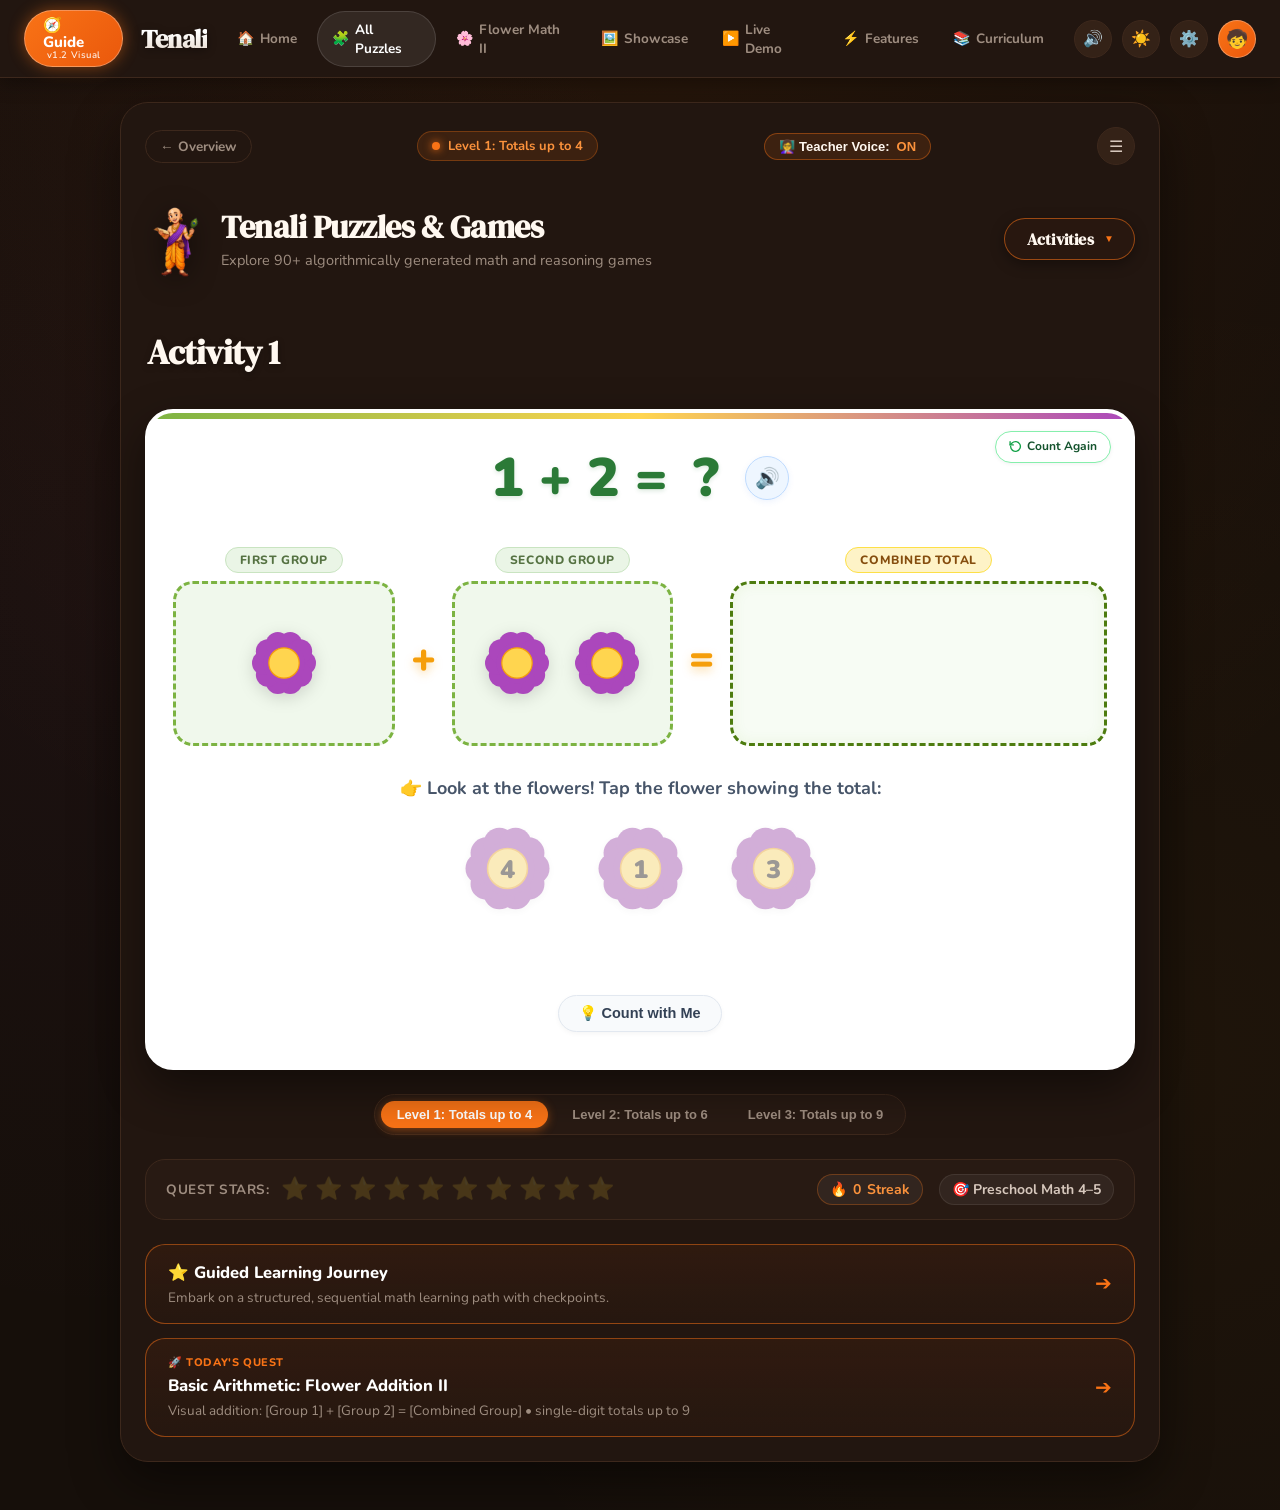
==== commit 173cc99c: "Improve voice guidance and activity interactions" ====
--- a/flower_addition_ii_standalone.html
+++ b/flower_addition_ii_standalone.html
@@ -2510,7 +2510,7 @@
         <!-- Numbers appear DIRECTLY inside the yellow centres, never separate! -->
         <div class="answer-stage-container">
           <div class="answer-prompt-text">
-            👉 Look at the flowers in the equation! Tap the flower showing the total:
+            👉 Look at the flowers! Tap the flower showing the total:
           </div>
 
           <div class="flower-answer-buttons" id="flower-answer-buttons">
@@ -3020,13 +3020,26 @@
       this.initVoiceList();
     }
 
+    isGoogleChrome() {
+      if (typeof navigator === 'undefined') return true;
+      const ua = (navigator.userAgent || '').toLowerCase();
+      const vendor = (navigator.vendor || '').toLowerCase();
+      if (ua.includes('brave') || (navigator.brave && typeof navigator.brave.isBrave === 'function')) return false;
+      if (ua.includes('edg/')) return false;
+      if (ua.includes('opr/') || ua.includes('opera') || ua.includes('opt/')) return false;
+      if (ua.includes('firefox') || ua.includes('fxios')) return false;
+      if ((ua.includes('safari') || vendor.includes('apple')) && !ua.includes('chrome') && !ua.includes('chromium')) return false;
+      if (ua.includes('vivaldi') || ua.includes('yabrowser')) return false;
+      return ua.includes('chrome') || ua.includes('crios') || vendor.includes('google');
+    }
+
     initVoiceList() {
       if (!('speechSynthesis' in window)) return;
 
       const load = () => {
         const voices = window.speechSynthesis.getVoices();
         if (voices && voices.length > 0) {
-          this.selectBestIndianVoice(voices);
+          this.selectVoice(voices);
           this.isVoiceReady = true;
         }
       };
@@ -3059,14 +3072,28 @@
       if (!this.selectedVoice && 'speechSynthesis' in window) {
         const voices = window.speechSynthesis.getVoices();
         if (voices && voices.length > 0) {
-          this.selectBestIndianVoice(voices);
+          this.selectVoice(voices);
           this.isVoiceReady = true;
         }
       }
       return this.selectedVoice;
     }
 
+    selectVoice(voices) {
+      if (this.isGoogleChrome()) {
+        this.selectedVoice = this.selectExistingChromeVoice(voices);
+      } else {
+        this.selectedVoice = this.selectCrossBrowserVoice(voices);
+      }
+      return this.selectedVoice;
+    }
+
     selectBestIndianVoice(voices) {
+      return this.selectVoice(voices);
+    }
+
+    // Exact existing Chrome voice selection logic preserved strictly
+    selectExistingChromeVoice(voices) {
       if (!voices || voices.length === 0) return null;
 
       // Exact Activity I Indian female teacher voice candidates
@@ -3147,7 +3174,107 @@
         best = voices.find(v => (v.lang || '').toLowerCase().startsWith('en')) || voices[0];
       }
 
-      this.selectedVoice = best;
+      return best;
+    }
+
+    // Extended cross-browser selection for Brave, Edge, Firefox, Safari
+    selectCrossBrowserVoice(voices) {
+      if (!voices || voices.length === 0) return null;
+
+      const maleKeywords = [
+        'ravi', 'prabhat', 'madhur', 'david', 'mark', 'george', 'richard',
+        'james', 'alex', 'daniel', 'fred', 'male', 'guy', 'brian', 'tom',
+        'steffan', 'oliver', 'rishi', 'sanjay', 'ryan', 'adam', 'paul', 'john', 'michael'
+      ];
+      const isMale = (name) => {
+        const lower = (name || '').toLowerCase();
+        if (lower.includes('female') || lower.includes('woman') || lower.includes('girl')) {
+          return false;
+        }
+        return maleKeywords.some(m => lower.includes(m));
+      };
+
+      // 1. Prefer the same female teacher voice used in Chrome whenever that voice is available
+      const chromePreferred = this.selectExistingChromeVoice(voices);
+      if (chromePreferred && !isMale(chromePreferred.name) && (
+        (chromePreferred.lang || '').toLowerCase().includes('in') ||
+        (chromePreferred.name || '').toLowerCase().includes('female') ||
+        (chromePreferred.name || '').toLowerCase().includes('natural')
+      )) {
+        return chromePreferred;
+      }
+
+      const indianFemaleKeywords = [
+        'neerja', 'heera', 'swara', 'veena', 'lekha', 'isha', 'ananya', 'priya', 'kavya', 'shruti', 'aditi'
+      ];
+
+      // 2. Indian English Natural / Online Female voice (e.g. Edge Microsoft Neerja Online (Natural))
+      let best = voices.find(v => {
+        const lang = (v.lang || '').toLowerCase();
+        const name = (v.name || '').toLowerCase();
+        const isIndian = lang.startsWith('en-in') || lang === 'en_in' || name.includes('india');
+        const isNatural = name.includes('natural') || name.includes('online');
+        const isFemale = indianFemaleKeywords.some(k => name.includes(k)) || name.includes('female');
+        return isIndian && isFemale && isNatural && !isMale(name);
+      });
+
+      // 3. Standard Indian English Female voice (e.g. Microsoft Heera, Veena)
+      if (!best) {
+        best = voices.find(v => {
+          const lang = (v.lang || '').toLowerCase();
+          const name = (v.name || '').toLowerCase();
+          const isIndian = lang.startsWith('en-in') || lang === 'en_in' || name.includes('india');
+          const isFemale = indianFemaleKeywords.some(k => name.includes(k)) || name.includes('female');
+          return isIndian && isFemale && !isMale(name);
+        });
+      }
+
+      // 4. Any Indian English non-male voice
+      if (!best) {
+        best = voices.find(v => {
+          const lang = (v.lang || '').toLowerCase();
+          const name = (v.name || '').toLowerCase();
+          const isIndian = lang.startsWith('en-in') || lang === 'en_in' || name.includes('india');
+          return isIndian && !isMale(name);
+        });
+      }
+
+      // 5. Hindi bilingual voice speaking English (hi-IN)
+      if (!best) {
+        best = voices.find(v => {
+          const lang = (v.lang || '').toLowerCase();
+          const name = (v.name || '').toLowerCase();
+          return (lang.startsWith('hi-in') || lang === 'hi_in') && !isMale(name);
+        });
+      }
+
+      // 6. Warm, gentle female English teacher fallback (e.g. Samantha, Zira, Jenny, Victoria, Hazel, Susan, Karen)
+      if (!best) {
+        const gentleFemale = [
+          'samantha', 'zira', 'jenny', 'victoria', 'hazel', 'susan', 'karen', 'moira',
+          'tessa', 'fiona', 'ava', 'allison', 'aria', 'cora', 'clara', 'natural', 'female'
+        ];
+        best = voices.find(v => {
+          const name = (v.name || '').toLowerCase();
+          const lang = (v.lang || '').toLowerCase();
+          return lang.startsWith('en') && gentleFemale.some(k => name.includes(k)) && !isMale(name);
+        });
+      }
+
+      // 7. Any non-male English voice
+      if (!best) {
+        best = voices.find(v => {
+          const lang = (v.lang || '').toLowerCase();
+          const name = (v.name || '').toLowerCase();
+          return lang.startsWith('en') && !isMale(name);
+        });
+      }
+
+      // 8. Final fallback to any English voice or first available voice
+      if (!best) {
+        best = voices.find(v => (v.lang || '').toLowerCase().startsWith('en')) || voices[0];
+      }
+
       return best;
     }
 
@@ -3190,7 +3317,10 @@
         utterance.pitch = 1.08; // Exact Activity I pitch: warm, friendly, gentle teacher pitch
         utterance.volume = 1.0;
 
+        let called = false;
         const cleanup = () => {
+          if (called) return;
+          called = true;
           this.activeUtterance = null;
           if (onEnd) onEnd();
         };
@@ -3200,6 +3330,9 @@
           console.warn('Teacher speech error:', e);
           cleanup();
         };
+
+        // Safety fallback timer so speech callback always resolves even if speech engine stalls
+        setTimeout(cleanup, 4500);
 
         window.speechSynthesis.speak(utterance);
       } catch (e) {
@@ -3591,12 +3724,34 @@
     }
   }
 
+  let hintTimers = [];
+  function setHintTimeout(fn, delay) {
+    if (!state.isCountingHintActive) return null;
+    const t = setTimeout(() => {
+      const idx = hintTimers.indexOf(t);
+      if (idx !== -1) hintTimers.splice(idx, 1);
+      if (state.isCountingHintActive) fn();
+    }, delay);
+    hintTimers.push(t);
+    return t;
+  }
+
+  function clearHintTimers() {
+    hintTimers.forEach(t => clearTimeout(t));
+    hintTimers = [];
+  }
+
   function stopCountingHint() {
+    clearHintTimers();
     if (state.hintInterval) {
       clearInterval(state.hintInterval);
       state.hintInterval = null;
     }
     state.isCountingHintActive = false;
+    const hintBtn = document.getElementById('btn-count-hint');
+    if (hintBtn) {
+      hintBtn.classList.remove('hint-active');
+    }
     document.querySelectorAll('.flower-token.highlighted').forEach(el => {
       el.classList.remove('highlighted');
     });
@@ -4142,7 +4297,7 @@
   // - Resets plus and equals glow effects
   // - Resets counting progress, announcement state, and answer-selection state (disabled)
   // - Allows repeating sequence for same question without altering level or score.
-  function resetRoundCounting() {
+  function resetRoundCounting(silent = false) {
     stopCountingHint();
     clearAnnouncementTimers();
     if ('speechSynthesis' in window) {
@@ -4208,7 +4363,9 @@
       resultBox.classList.remove('counting-active', 'box-completed', 'box-attention');
     }
 
-    audio.playPop(1);
+    if (!silent) {
+      audio.playPop(1);
+    }
   }
 
   function resetBoxCounting(boxId) {
@@ -4410,140 +4567,243 @@
     state.isCountingHintActive = true;
     audio.init();
 
+    const hintBtn = document.getElementById('btn-count-hint');
+    if (hintBtn) {
+      hintBtn.classList.add('hint-active');
+    }
+
     const q = state.currentQuestion;
+    if (!q) return;
+
     const box1El = document.getElementById('flower-group-1');
     const box2El = document.getElementById('flower-group-2');
+    const resBox = document.getElementById('flower-group-result');
     const g1Flowers = box1El ? Array.from(box1El.querySelectorAll('.flower-token')) : [];
     const g2Flowers = box2El ? Array.from(box2El.querySelectorAll('.flower-token')) : [];
     const plusElem = document.querySelector('.math-plus-symbol');
     const equalsElem = document.querySelector('.math-equals-symbol');
 
-    // Build the sequential steps:
-    const steps = [];
-
-    // 1. Group 1 flowers (count 1..num1) -> auto-spawns unnumbered flowers in Combined Total
-    g1Flowers.forEach((f, i) => {
-      steps.push({ action: 'flower-g1', elem: f, count: i + 1 });
-    });
-
-    // 2. Plus sign glow after Group 1 finishes
-    steps.push({ action: 'plus-operator' });
-
-    // 3. Group 2 flowers (count 1..num2) -> auto-spawns unnumbered flowers in Combined Total
-    g2Flowers.forEach((f, i) => {
-      steps.push({ action: 'flower-g2', elem: f, count: i + 1 });
-    });
-
-    // 4. Group 2 finishes -> plus turns off, equals glows, all flowers now in Combined Total unnumbered!
-    steps.push({ action: 'equals-transition' });
-
-    // 5. Total flowers manual count (count 1..answer, reveals digits in centers)
-    for (let i = 1; i <= q.answer; i++) {
-      steps.push({ action: 'flower-result', count: i });
-    }
-
-    // 6. Complete total counting -> equals turns off, voice announcement plays, answer buttons unlock
-    steps.push({ action: 'complete-total' });
-
-    let stepIndex = 0;
-    state.hintInterval = setInterval(() => {
-      // Clear previous flower highlights
+    function checkActive() {
+      return !!state.isCountingHintActive;
+    }
+
+    // Step 1: Count First Group flowers (1..q.num1)
+    if (box1El) {
+      box1El.classList.add('counting-active');
+    }
+    state.currentStage = 'group1';
+
+    let g1Idx = 0;
+    function countNextGroup1Flower() {
+      if (!checkActive()) return;
+
       document.querySelectorAll('.flower-token.highlighted').forEach(el => {
         el.classList.remove('highlighted');
       });
 
-      if (stepIndex < steps.length) {
-        const step = steps[stepIndex];
-
-        if (step.action === 'flower-g1') {
-          step.elem.classList.add('highlighted');
-          step.elem.dataset.counted = 'true';
-          step.elem.dataset.countOrder = String(step.count);
-          step.elem.classList.remove('uncounted');
-          step.elem.classList.add('counted');
-
-          const textElem = step.elem.querySelector('.flower-digit-text');
+      if (g1Idx < g1Flowers.length) {
+        const count = g1Idx + 1;
+        const flowerEl = g1Flowers[g1Idx];
+
+        flowerEl.classList.add('highlighted', 'counted');
+        flowerEl.dataset.counted = 'true';
+        flowerEl.dataset.countOrder = String(count);
+        flowerEl.classList.remove('uncounted');
+
+        const textElem = flowerEl.querySelector('.flower-digit-text');
+        if (textElem) {
+          textElem.textContent = count;
+          textElem.classList.remove('hidden-digit');
+          textElem.classList.add('revealed');
+        }
+
+        flowerEl.classList.remove('tapped');
+        void flowerEl.offsetWidth;
+        flowerEl.classList.add('tapped');
+
+        state.boxCounters['flower-group-1'] = count;
+        audio.playPop(count);
+
+        // Auto-spawn corresponding unnumbered flower in Combined Total box
+        spawnUnnumberedTotalFlower();
+
+        // Speak flower count and wait until speech completely finishes + 600ms pause (matching Activities 2 & 3)
+        teacherVoice.countFlower(count, () => {
+          if (!checkActive()) return;
+          g1Idx++;
+          if (g1Idx < g1Flowers.length) {
+            setHintTimeout(countNextGroup1Flower, 600);
+          } else {
+            // Group 1 complete
+            if (box1El) {
+              box1El.classList.remove('counting-active');
+              box1El.classList.add('box-completed');
+            }
+            setHintTimeout(stepPlusSign, 600);
+          }
+        });
+      } else {
+        if (box1El) {
+          box1El.classList.remove('counting-active');
+          box1El.classList.add('box-completed');
+        }
+        setHintTimeout(stepPlusSign, 600);
+      }
+    }
+
+    // Step 2: Plus Sign addition instruction
+    function stepPlusSign() {
+      if (!checkActive()) return;
+
+      document.querySelectorAll('.flower-token.highlighted').forEach(el => {
+        el.classList.remove('highlighted');
+      });
+
+      if (plusElem) {
+        plusElem.classList.add('symbol-glow', 'highlighted');
+      }
+      state.currentStage = 'group2';
+      audio.playPop(1);
+
+      // Teacher says "Plus!" and waits until speech finishes + 500ms pause (matching Activities 2 & 3)
+      teacherVoice.speak("Plus!", () => {
+        if (!checkActive()) return;
+        if (plusElem) {
+          plusElem.classList.remove('highlighted');
+          plusElem.classList.add('symbol-glow');
+        }
+        setHintTimeout(stepGroup2, 500);
+      });
+    }
+
+    // Step 3: Count Second Group flowers (1..q.num2)
+    function stepGroup2() {
+      if (!checkActive()) return;
+
+      if (box2El) {
+        box2El.classList.add('counting-active');
+      }
+
+      let g2Idx = 0;
+      function countNextGroup2Flower() {
+        if (!checkActive()) return;
+
+        document.querySelectorAll('.flower-token.highlighted').forEach(el => {
+          el.classList.remove('highlighted');
+        });
+
+        if (g2Idx < g2Flowers.length) {
+          const count = g2Idx + 1;
+          const flowerEl = g2Flowers[g2Idx];
+
+          flowerEl.classList.add('highlighted', 'counted');
+          flowerEl.dataset.counted = 'true';
+          flowerEl.dataset.countOrder = String(count);
+          flowerEl.classList.remove('uncounted');
+
+          const textElem = flowerEl.querySelector('.flower-digit-text');
           if (textElem) {
-            textElem.textContent = step.count;
+            textElem.textContent = count;
             textElem.classList.remove('hidden-digit');
             textElem.classList.add('revealed');
           }
 
-          state.boxCounters['flower-group-1'] = step.count;
-          audio.playPop(step.count);
-          teacherVoice.countFlower(step.count);
+          flowerEl.classList.remove('tapped');
+          void flowerEl.offsetWidth;
+          flowerEl.classList.add('tapped');
+
+          state.boxCounters['flower-group-2'] = count;
+          audio.playPop(count);
 
           // Auto-spawn corresponding unnumbered flower in Combined Total box
           spawnUnnumberedTotalFlower();
 
-        } else if (step.action === 'plus-operator') {
-          if (box1El) {
-            box1El.classList.remove('counting-active');
-            box1El.classList.add('box-completed');
-          }
-          if (plusElem) {
-            plusElem.classList.add('symbol-glow');
-          }
-          state.currentStage = 'group2';
-          audio.playPop(1);
-          teacherVoice.speak("Plus!");
-
-        } else if (step.action === 'flower-g2') {
-          step.elem.classList.add('highlighted');
-          step.elem.dataset.counted = 'true';
-          step.elem.dataset.countOrder = String(step.count);
-          step.elem.classList.remove('uncounted');
-          step.elem.classList.add('counted');
-
-          const textElem = step.elem.querySelector('.flower-digit-text');
-          if (textElem) {
-            textElem.textContent = step.count;
-            textElem.classList.remove('hidden-digit');
-            textElem.classList.add('revealed');
-          }
-
-          state.boxCounters['flower-group-2'] = step.count;
-          audio.playPop(step.count);
-          teacherVoice.countFlower(step.count);
-
-          // Auto-spawn corresponding unnumbered flower in Combined Total box
-          spawnUnnumberedTotalFlower();
-
-        } else if (step.action === 'equals-transition') {
+          // Speak flower count and wait until speech completely finishes + 600ms pause (matching Activities 2 & 3)
+          teacherVoice.countFlower(count, () => {
+            if (!checkActive()) return;
+            g2Idx++;
+            if (g2Idx < g2Flowers.length) {
+              setHintTimeout(countNextGroup2Flower, 600);
+            } else {
+              // Group 2 complete
+              if (box2El) {
+                box2El.classList.remove('counting-active');
+                box2El.classList.add('box-completed');
+              }
+              setHintTimeout(stepEqualsSign, 600);
+            }
+          });
+        } else {
           if (box2El) {
             box2El.classList.remove('counting-active');
             box2El.classList.add('box-completed');
           }
-          if (plusElem) {
-            plusElem.classList.remove('symbol-glow');
-          }
-          if (equalsElem) {
-            equalsElem.classList.add('symbol-glow');
-          }
-          state.currentStage = 'counting_total';
-          audio.playPop(1);
-          teacherVoice.speak("Equals!");
-
-          const resBox = document.getElementById('flower-group-result');
-          if (resBox) {
-            resBox.classList.add('counting-active');
-          }
-
-        } else if (step.action === 'flower-result') {
-          const resBox = document.getElementById('flower-group-result');
-          const resFlowers = resBox ? Array.from(resBox.querySelectorAll('.flower-token')) : [];
-          const flowerEl = resFlowers[step.count - 1];
+          setHintTimeout(stepEqualsSign, 600);
+        }
+      }
+
+      countNextGroup2Flower();
+    }
+
+    // Step 4: Equals Sign addition instruction
+    function stepEqualsSign() {
+      if (!checkActive()) return;
+
+      document.querySelectorAll('.flower-token.highlighted').forEach(el => {
+        el.classList.remove('highlighted');
+      });
+
+      if (plusElem) {
+        plusElem.classList.remove('symbol-glow', 'highlighted');
+      }
+      if (equalsElem) {
+        equalsElem.classList.add('symbol-glow', 'highlighted');
+      }
+      state.currentStage = 'counting_total';
+      audio.playPop(1);
+
+      // Teacher speaks "Equals" and waits until speech finishes + 500ms pause (matching Activities 2 & 3)
+      teacherVoice.speak("Equals", () => {
+        if (!checkActive()) return;
+        if (equalsElem) {
+          equalsElem.classList.remove('highlighted');
+          equalsElem.classList.add('symbol-glow');
+        }
+        setHintTimeout(stepCountTotal, 500);
+      });
+    }
+
+    // Step 5: Count Combined Total flowers (1..q.answer)
+    function stepCountTotal() {
+      if (!checkActive()) return;
+
+      if (resBox) {
+        resBox.classList.add('counting-active');
+      }
+
+      const resFlowers = resBox ? Array.from(resBox.querySelectorAll('.flower-token')) : [];
+      let totalIdx = 0;
+
+      function countNextTotalFlower() {
+        if (!checkActive()) return;
+
+        document.querySelectorAll('.flower-token.highlighted').forEach(el => {
+          el.classList.remove('highlighted');
+        });
+
+        if (totalIdx < q.answer && totalIdx < resFlowers.length) {
+          const count = totalIdx + 1;
+          const flowerEl = resFlowers[totalIdx];
 
           if (flowerEl) {
-            flowerEl.classList.add('highlighted');
+            flowerEl.classList.add('highlighted', 'counted');
             flowerEl.dataset.counted = 'true';
-            flowerEl.dataset.countOrder = String(step.count);
+            flowerEl.dataset.countOrder = String(count);
             flowerEl.classList.remove('uncounted');
-            flowerEl.classList.add('counted');
 
             const textElem = flowerEl.querySelector('.flower-digit-text');
             if (textElem) {
-              textElem.textContent = step.count;
+              textElem.textContent = count;
               textElem.classList.remove('hidden-digit');
               textElem.classList.add('revealed');
             }
@@ -4553,46 +4813,66 @@
             flowerEl.classList.add('tapped');
           }
 
-          state.boxCounters['flower-group-result'] = step.count;
-          audio.playPop(step.count);
-          teacherVoice.countFlower(step.count);
-
-        } else if (step.action === 'complete-total') {
-          stopCountingHint();
-
-          const resBox = document.getElementById('flower-group-result');
-          if (resBox) {
-            resBox.classList.remove('counting-active');
-            resBox.classList.add('box-completed');
+          state.boxCounters['flower-group-result'] = count;
+          audio.playPop(count);
+
+          // Teacher speaks each total flower number slowly & clearly, waiting for speech to finish + 600ms pause
+          teacherVoice.countFlower(count, () => {
+            if (!checkActive()) return;
+            totalIdx++;
+            if (totalIdx < q.answer && totalIdx < resFlowers.length) {
+              setHintTimeout(countNextTotalFlower, 600);
+            } else {
+              setHintTimeout(stepCompleteTotal, 700);
+            }
+          });
+        } else {
+          setHintTimeout(stepCompleteTotal, 700);
+        }
+      }
+
+      countNextTotalFlower();
+    }
+
+    // Step 6: Complete Total Counting & Announce Final Total
+    function stepCompleteTotal() {
+      if (!checkActive()) return;
+
+      document.querySelectorAll('.flower-token.highlighted').forEach(el => {
+        el.classList.remove('highlighted');
+      });
+
+      if (resBox) {
+        resBox.classList.remove('counting-active');
+        resBox.classList.add('box-completed');
+      }
+      if (equalsElem) {
+        equalsElem.classList.remove('symbol-glow', 'highlighted');
+      }
+
+      state.currentStage = 'total_announced';
+      state.hasAnnouncedTotal = true;
+
+      triggerTotalAnnouncement(() => {
+        // Highlight matching answer button gently to invite selection
+        const answerBtns = document.querySelectorAll('.flower-answer-buttons .flower-btn');
+        answerBtns.forEach(btn => {
+          if (parseInt(btn.dataset.value, 10) === q.answer) {
+            btn.style.filter = 'drop-shadow(0 0 20px rgba(245, 158, 11, 0.95))';
+            setTimeout(() => {
+              btn.style.filter = '';
+            }, 3500);
           }
-
-          const equalsElem = document.querySelector('.math-equals-symbol');
-          if (equalsElem) {
-            equalsElem.classList.remove('symbol-glow');
-          }
-
-          state.currentStage = 'total_announced';
-          state.hasAnnouncedTotal = true;
-
-          triggerTotalAnnouncement(() => {
-            // Highlight matching answer button gently to invite selection
-            const answerBtns = document.querySelectorAll('.flower-answer-buttons .flower-btn');
-            answerBtns.forEach(btn => {
-              if (parseInt(btn.dataset.value, 10) === q.answer) {
-                btn.style.filter = 'drop-shadow(0 0 20px rgba(245, 158, 11, 0.95))';
-                setTimeout(() => {
-                  btn.style.filter = '';
-                }, 3500);
-              }
-            });
-          });
+        });
+        state.isCountingHintActive = false;
+        if (hintBtn) {
+          hintBtn.classList.remove('hint-active');
         }
-
-        stepIndex++;
-      } else {
-        stopCountingHint();
-      }
-    }, 720);
+      });
+    }
+
+    // Begin with Group 1
+    countNextGroup1Flower();
   }
 
   // --- Next Question Action ---
@@ -4768,9 +5048,14 @@
           e.stopPropagation();
           closeDropdown();
 
-          if (flowerActivityContainer) {
-            flowerActivityContainer.style.display = '';
-            flowerActivityContainer.scrollIntoView({ behavior: 'smooth', block: 'nearest' });
+          if (typeof window.TenaliSwitchToActivity === 'function') {
+            window.TenaliSwitchToActivity(1, true);
+          } else {
+            if (flowerActivityContainer) {
+              flowerActivityContainer.style.display = '';
+              flowerActivityContainer.scrollIntoView({ behavior: 'smooth', block: 'nearest' });
+            }
+            resetRoundCounting(true);
           }
         });
       }
@@ -4924,6 +5209,11 @@
     state.currentQuestion = generateQuestion();
     renderQuestion();
     updateVoiceTogglesUI();
+
+    // Export helpers for clean multi-activity switching and reset
+    window.TenaliResetActivity1RoundCounting = (silent = true) => resetRoundCounting(silent);
+    window.TenaliState1 = state;
+    window.TenaliRenderQuestion1 = renderQuestion;
   }
 
   // Start when DOM is ready
@@ -5028,7 +5318,10 @@
   };
 
   // Active activity tracker: 'activity1' or 'activity2'
-  window.TenaliActiveActivity = 'activity1';
+  if (!window.TenaliActiveActivity) {
+    window.TenaliActiveActivity = 'activity1';
+  }
+  window.TenaliResetActivity2RoundCounting = resetMergeRoundCounting;
   window.TenaliMergeState = mergeState;
 
   // =========================================================================
@@ -5163,16 +5456,79 @@
   class Activity2TeacherVoice {
     constructor() {
       this.selectedVoice = null;
+      this.isVoiceReady = false;
       this.activeUtterance = null;
-      if ('speechSynthesis' in window) {
-        window.speechSynthesis.onvoiceschanged = () => this.ensureVoice();
-        this.ensureVoice();
-      }
+      this.initVoiceList();
+    }
+
+    isGoogleChrome() {
+      if (typeof navigator === 'undefined') return true;
+      const ua = (navigator.userAgent || '').toLowerCase();
+      const vendor = (navigator.vendor || '').toLowerCase();
+      if (ua.includes('brave') || (navigator.brave && typeof navigator.brave.isBrave === 'function')) return false;
+      if (ua.includes('edg/')) return false;
+      if (ua.includes('opr/') || ua.includes('opera') || ua.includes('opt/')) return false;
+      if (ua.includes('firefox') || ua.includes('fxios')) return false;
+      if ((ua.includes('safari') || vendor.includes('apple')) && !ua.includes('chrome') && !ua.includes('chromium')) return false;
+      if (ua.includes('vivaldi') || ua.includes('yabrowser')) return false;
+      return ua.includes('chrome') || ua.includes('crios') || vendor.includes('google');
+    }
+
+    initVoiceList() {
+      if (!('speechSynthesis' in window)) return;
+
+      const load = () => {
+        const voices = window.speechSynthesis.getVoices();
+        if (voices && voices.length > 0) {
+          this.selectVoice(voices);
+          this.isVoiceReady = true;
+        }
+      };
+
+      // 1. Attempt immediate load
+      load();
+
+      // 2. Event listener for asynchronous voice loading
+      if (typeof window.speechSynthesis.onvoiceschanged !== 'undefined') {
+        window.speechSynthesis.onvoiceschanged = load;
+      }
+      if (window.speechSynthesis.addEventListener) {
+        window.speechSynthesis.addEventListener('voiceschanged', load);
+      }
+
+      // 3. Robust polling fallback for browsers with lazy-loaded voice lists (e.g. Chrome, Edge on Windows)
+      let pollCount = 0;
+      const pollTimer = setInterval(() => {
+        pollCount++;
+        const voices = window.speechSynthesis.getVoices();
+        if ((voices && voices.length > 0 && this.selectedVoice) || pollCount > 12) {
+          clearInterval(pollTimer);
+        } else if (voices && voices.length > 0) {
+          load();
+        }
+      }, 200);
     }
 
     ensureVoice() {
       if (!('speechSynthesis' in window)) return null;
       const voices = window.speechSynthesis.getVoices();
+      if (!voices || voices.length === 0) return null;
+
+      return this.selectVoice(voices);
+    }
+
+    selectVoice(voices) {
+      if (this.isGoogleChrome()) {
+        this.selectedVoice = this.selectExistingChromeVoice(voices);
+      } else {
+        this.selectedVoice = this.selectCrossBrowserVoice(voices);
+      }
+      this.isVoiceReady = !!this.selectedVoice;
+      return this.selectedVoice;
+    }
+
+    // Exact existing Chrome voice selection logic preserved strictly
+    selectExistingChromeVoice(voices) {
       if (!voices || voices.length === 0) return null;
 
       const isMale = (name) => {
@@ -5212,7 +5568,107 @@
         best = voices.find(v => (v.lang || '').toLowerCase().startsWith('en')) || voices[0];
       }
 
-      this.selectedVoice = best;
+      return best;
+    }
+
+    // Extended cross-browser selection for Brave, Edge, Firefox, Safari
+    selectCrossBrowserVoice(voices) {
+      if (!voices || voices.length === 0) return null;
+
+      const maleKeywords = [
+        'ravi', 'prabhat', 'madhur', 'david', 'mark', 'george', 'richard',
+        'james', 'alex', 'daniel', 'fred', 'male', 'guy', 'brian', 'tom',
+        'steffan', 'oliver', 'rishi', 'sanjay', 'ryan', 'adam', 'paul', 'john', 'michael'
+      ];
+      const isMale = (name) => {
+        const lower = (name || '').toLowerCase();
+        if (lower.includes('female') || lower.includes('woman') || lower.includes('girl')) {
+          return false;
+        }
+        return maleKeywords.some(m => lower.includes(m));
+      };
+
+      // 1. Prefer the same female teacher voice used in Chrome whenever that voice is available
+      const chromePreferred = this.selectExistingChromeVoice(voices);
+      if (chromePreferred && !isMale(chromePreferred.name) && (
+        (chromePreferred.lang || '').toLowerCase().includes('in') ||
+        (chromePreferred.name || '').toLowerCase().includes('female') ||
+        (chromePreferred.name || '').toLowerCase().includes('natural')
+      )) {
+        return chromePreferred;
+      }
+
+      const indianFemaleKeywords = [
+        'neerja', 'heera', 'swara', 'veena', 'lekha', 'isha', 'ananya', 'priya', 'kavya', 'shruti', 'aditi'
+      ];
+
+      // 2. Indian English Natural / Online Female voice (e.g. Edge Microsoft Neerja Online (Natural))
+      let best = voices.find(v => {
+        const lang = (v.lang || '').toLowerCase();
+        const name = (v.name || '').toLowerCase();
+        const isIndian = lang.startsWith('en-in') || lang === 'en_in' || name.includes('india');
+        const isNatural = name.includes('natural') || name.includes('online');
+        const isFemale = indianFemaleKeywords.some(k => name.includes(k)) || name.includes('female');
+        return isIndian && isFemale && isNatural && !isMale(name);
+      });
+
+      // 3. Standard Indian English Female voice (e.g. Microsoft Heera, Veena)
+      if (!best) {
+        best = voices.find(v => {
+          const lang = (v.lang || '').toLowerCase();
+          const name = (v.name || '').toLowerCase();
+          const isIndian = lang.startsWith('en-in') || lang === 'en_in' || name.includes('india');
+          const isFemale = indianFemaleKeywords.some(k => name.includes(k)) || name.includes('female');
+          return isIndian && isFemale && !isMale(name);
+        });
+      }
+
+      // 4. Any Indian English non-male voice
+      if (!best) {
+        best = voices.find(v => {
+          const lang = (v.lang || '').toLowerCase();
+          const name = (v.name || '').toLowerCase();
+          const isIndian = lang.startsWith('en-in') || lang === 'en_in' || name.includes('india');
+          return isIndian && !isMale(name);
+        });
+      }
+
+      // 5. Hindi bilingual voice speaking English (hi-IN)
+      if (!best) {
+        best = voices.find(v => {
+          const lang = (v.lang || '').toLowerCase();
+          const name = (v.name || '').toLowerCase();
+          return (lang.startsWith('hi-in') || lang === 'hi_in') && !isMale(name);
+        });
+      }
+
+      // 6. Warm, gentle female English teacher fallback (e.g. Samantha, Zira, Jenny, Victoria, Hazel, Susan, Karen)
+      if (!best) {
+        const gentleFemale = [
+          'samantha', 'zira', 'jenny', 'victoria', 'hazel', 'susan', 'karen', 'moira',
+          'tessa', 'fiona', 'ava', 'allison', 'aria', 'cora', 'clara', 'natural', 'female'
+        ];
+        best = voices.find(v => {
+          const name = (v.name || '').toLowerCase();
+          const lang = (v.lang || '').toLowerCase();
+          return lang.startsWith('en') && gentleFemale.some(k => name.includes(k)) && !isMale(name);
+        });
+      }
+
+      // 7. Any non-male English voice
+      if (!best) {
+        best = voices.find(v => {
+          const lang = (v.lang || '').toLowerCase();
+          const name = (v.name || '').toLowerCase();
+          return lang.startsWith('en') && !isMale(name);
+        });
+      }
+
+      // 8. Final fallback to any English voice or first available voice
+      if (!best) {
+        best = voices.find(v => (v.lang || '').toLowerCase().startsWith('en')) || voices[0];
+      }
+
       return best;
     }
 
@@ -5911,18 +6367,7 @@
       starsEarned: mergeState.starsEarned,
       currentStreak: mergeState.currentStreak,
       paletteIndex: mergeState.paletteIndex,
-      currentQuestion: mergeState.currentQuestion,
-      stage: mergeState.stage,
-      flower1Taps: mergeState.flower1Taps || 0,
-      flower2Taps: mergeState.flower2Taps || 0,
-      flower1Counted: !!mergeState.flower1Counted,
-      flower2Counted: !!mergeState.flower2Counted,
-      totalCounted: mergeState.totalCounted || 0,
-      hasMerged: !!mergeState.hasMerged,
-      hasAnnouncedTotal: !!mergeState.hasAnnouncedTotal,
-      isAnswerSelectionEnabled: !!mergeState.isAnswerSelectionEnabled,
-      isAnswered: !!mergeState.isAnswered,
-      selectedAnswer: mergeState.selectedAnswer
+      currentQuestion: mergeState.currentQuestion
     };
     safeSetItem(STORAGE_KEY_PROGRESS, JSON.stringify(data));
   }
@@ -5943,19 +6388,22 @@
       mergeState.currentStreak = typeof saved.currentStreak === 'number' ? saved.currentStreak : 0;
       mergeState.paletteIndex = typeof saved.paletteIndex === 'number' ? saved.paletteIndex : 0;
       mergeState.currentQuestion = saved.currentQuestion;
-      mergeState.flower1Taps = saved.flower1Taps || 0;
-      mergeState.flower2Taps = saved.flower2Taps || 0;
-      mergeState.flower1Counted = !!saved.flower1Counted || (mergeState.flower1Taps >= saved.currentQuestion.num1);
-      mergeState.flower2Counted = !!saved.flower2Counted || (mergeState.flower2Taps >= saved.currentQuestion.num2);
-      mergeState.totalCounted = saved.totalCounted || 0;
-      mergeState.hasMerged = !!saved.hasMerged;
-      mergeState.hasAnnouncedTotal = !!saved.hasAnnouncedTotal;
-      mergeState.isAnswerSelectionEnabled = !!saved.isAnswerSelectionEnabled;
-      mergeState.isAnswered = !!saved.isAnswered;
-      mergeState.selectedAnswer = saved.selectedAnswer || null;
-      mergeState.stage = saved.stage || 'counting_addends';
-
-      renderRestoredMergeQuestion();
+
+      // Reset all temporary counting & Answer Box states so Answer Box starts completely empty
+      mergeState.flower1Taps = 0;
+      mergeState.flower2Taps = 0;
+      mergeState.flower1Counted = false;
+      mergeState.flower2Counted = false;
+      mergeState.totalCounted = 0;
+      mergeState.hasMerged = false;
+      mergeState.hasAnnouncedTotal = false;
+      mergeState.isAnswerSelectionEnabled = false;
+      mergeState.isAnswered = false;
+      mergeState.selectedAnswer = null;
+      mergeState.stage = 'counting_addends';
+
+      renderMergeQuestion();
+      saveMergeProgress();
       return true;
     } catch (e) {
       console.warn('Failed to restore Activity 2 progress:', e);
@@ -6013,249 +6461,7 @@
   }
 
   function renderRestoredMergeQuestion() {
-    clearTimers();
-    clearConfetti();
-    clearHintHighlights();
-    resetMergeSymbolsGlow();
-
-    const q = mergeState.currentQuestion;
-    if (!q) return;
-
-    const palette = ACTIVITY2_PALETTES[mergeState.paletteIndex % ACTIVITY2_PALETTES.length];
-    applyActivity2FlowerTheme(palette);
-
-    // 1. Render First Flower Box
-    const box1 = document.getElementById('merge-flower-1-box');
-    const cont1 = document.getElementById('merge-container-1');
-    if (box1) {
-      box1.className = 'flower-group-box merge-flower-host';
-      if (mergeState.flower1Counted) {
-        box1.classList.add('box-completed');
-      }
-      renderAddendGroupFlowers(box1, q.num1, palette);
-      box1.onclick = (e) => {
-        if (e) e.stopPropagation();
-        handleFlower1Tap();
-      };
-    }
-    if (cont1) {
-      cont1.onclick = () => handleFlower1Tap();
-    }
-
-    // 2. Render Second Flower Box
-    const box2 = document.getElementById('merge-flower-2-box');
-    const cont2 = document.getElementById('merge-container-2');
-    if (box2) {
-      box2.className = 'flower-group-box merge-flower-host';
-      if (mergeState.flower2Counted) {
-        box2.classList.add('box-completed');
-      }
-      renderAddendGroupFlowers(box2, q.num2, palette);
-      box2.onclick = (e) => {
-        if (e) e.stopPropagation();
-        handleFlower2Tap();
-      };
-    }
-    if (cont2) {
-      cont2.onclick = () => handleFlower2Tap();
-    }
-
-    // 3. Render Symbols Glow
-    const plusElem = document.getElementById('merge-plus-symbol');
-    const equalsElem = document.getElementById('merge-equals-symbol');
-    const f1Done = mergeState.flower1Counted;
-    const f2Done = mergeState.flower2Counted;
-
-    if (f1Done && !f2Done) {
-      if (plusElem) plusElem.classList.add('symbol-glow');
-    } else if (f2Done && !f1Done) {
-      if (plusElem) plusElem.classList.add('symbol-glow');
-    } else if (f1Done && f2Done) {
-      if (plusElem) plusElem.classList.remove('symbol-glow');
-      if (!mergeState.hasMerged && equalsElem) {
-        equalsElem.classList.add('symbol-glow');
-      }
-    }
-
-    // 4. Render Answer Box
-    const resBox = document.getElementById('merge-answer-box');
-    if (resBox) {
-      resBox.className = 'flower-group-box flower-combined-group-box merge-answer-box';
-      resBox.innerHTML = '';
-
-      if (!f1Done || !f2Done) {
-        // Still counting original flowers: render (flower1Taps + flower2Taps) unnumbered flowers
-        const spawnedCount = (mergeState.flower1Taps || 0) + (mergeState.flower2Taps || 0);
-        let flowerSizeClass = 'size-lg';
-        let pixelSize = 72;
-        if (q.answer > 6) {
-          flowerSizeClass = 'size-sm';
-          pixelSize = 52;
-        } else if (q.answer > 4) {
-          flowerSizeClass = 'size-md';
-          pixelSize = 62;
-        }
-
-        for (let i = 0; i < spawnedCount; i++) {
-          const flowerToken = document.createElement('div');
-          flowerToken.className = `flower-token ${flowerSizeClass} uncounted`;
-          flowerToken.dataset.box = 'merge-answer-box';
-          flowerToken.dataset.counted = 'false';
-          flowerToken.dataset.countOrder = '';
-          flowerToken.dataset.index = String(i);
-
-          flowerToken.innerHTML = createStandardFlowerSVG({
-            number: '',
-            size: pixelSize,
-            petalColor: palette.petal,
-            petalDark: palette.petalDark,
-            centerColor: palette.center,
-            centerBorder: palette.centerBorder,
-            hideNumber: true
-          });
-
-          flowerToken.addEventListener('click', (e) => {
-            e.stopPropagation();
-            handleAnswerBoxFlowerTap(flowerToken);
-          });
-
-          resBox.appendChild(flowerToken);
-        }
-      } else if (mergeState.hasMerged) {
-        // Merged into Grand Flower
-        resBox.classList.add('box-completed');
-        const grandDiv = document.createElement('div');
-        grandDiv.className = 'grand-merged-flower';
-        grandDiv.id = 'grand-merged-flower';
-        grandDiv.innerHTML = createGrandMergedFlowerSVG({
-          total: q.answer,
-          size: 116,
-          petalColor: palette.petal,
-          petalDark: palette.petalDark,
-          centerColor: palette.center,
-          centerBorder: palette.centerBorder
-        });
-        resBox.appendChild(grandDiv);
-      } else {
-        // Both addends complete, counting total flowers in Answer Box
-        resBox.classList.add('counting-active');
-
-        let flowerSizeClass = 'size-lg';
-        let pixelSize = 72;
-        if (q.answer > 6) {
-          flowerSizeClass = 'size-sm';
-          pixelSize = 52;
-        } else if (q.answer > 4) {
-          flowerSizeClass = 'size-md';
-          pixelSize = 62;
-        }
-
-        for (let i = 0; i < q.answer; i++) {
-          const isCounted = i < mergeState.totalCounted;
-          const flowerToken = document.createElement('div');
-          flowerToken.className = `flower-token ${flowerSizeClass} ${isCounted ? 'counted' : 'uncounted'}`;
-          flowerToken.dataset.box = 'merge-answer-box';
-          flowerToken.dataset.counted = isCounted ? 'true' : 'false';
-          flowerToken.dataset.countOrder = isCounted ? String(i + 1) : '';
-          flowerToken.dataset.index = String(i);
-
-          flowerToken.innerHTML = createStandardFlowerSVG({
-            number: isCounted ? String(i + 1) : '',
-            size: pixelSize,
-            petalColor: palette.petal,
-            petalDark: palette.petalDark,
-            centerColor: palette.center,
-            centerBorder: palette.centerBorder,
-            hideNumber: !isCounted
-          });
-
-          flowerToken.addEventListener('click', (e) => {
-            e.stopPropagation();
-            handleAnswerBoxFlowerTap(flowerToken);
-          });
-
-          resBox.appendChild(flowerToken);
-        }
-      }
-    }
-
-    // 5. Render Answer Buttons
-    const answerContainer = document.getElementById('merge-flower-answer-buttons');
-    if (answerContainer) {
-      answerContainer.innerHTML = '';
-      answerContainer.style.display = 'flex';
-      answerContainer.style.pointerEvents = (mergeState.isAnswered || !mergeState.isAnswerSelectionEnabled) ? 'none' : '';
-
-      q.options.forEach((val) => {
-        const btn = document.createElement('button');
-        const isCorrectChoice = mergeState.isAnswered && val === q.answer;
-
-        btn.className = 'flower-btn';
-        if (!mergeState.isAnswerSelectionEnabled && !mergeState.isAnswered) {
-          btn.classList.add('disabled');
-          btn.disabled = true;
-        }
-        if (isCorrectChoice) {
-          btn.classList.add('correct');
-        }
-
-        btn.dataset.value = String(val);
-        btn.setAttribute('aria-label', `Flower option ${val}`);
-
-        btn.innerHTML = createAnswerFlowerSVG({
-          number: val,
-          size: 86,
-          petalColor: palette.petal,
-          petalDark: palette.petalDark,
-          centerColor: palette.center,
-          centerBorder: palette.centerBorder
-        });
-
-        btn.addEventListener('click', (e) => {
-          handleMergeAnswerSelect(val, btn, e);
-        });
-
-        answerContainer.appendChild(btn);
-      });
-    }
-
-    // 6. Feedback Ribbon
-    const ribbon = document.getElementById('merge-feedback-ribbon');
-    if (ribbon) {
-      ribbon.innerHTML = '';
-      if (mergeState.isAnswered) {
-        const isRound10 = mergeState.starsEarned >= mergeState.maxStars;
-        let actionBtnText = 'Play Next Round';
-        if (isRound10) {
-          actionBtnText = mergeState.level < 3 ? 'Start Next Level' : 'Play Again';
-        }
-
-        ribbon.innerHTML = `
-          <div class="feedback-msg success">
-            <span class="feedback-icon" aria-hidden="true">🌟</span>
-            <span class="feedback-text">Excellent! &nbsp;${q.num1} + ${q.num2} = ${q.answer}&nbsp; Good job!</span>
-          </div>
-          <button id="merge-next-btn" class="next-question-btn">
-            ${actionBtnText}
-          </button>
-        `;
-
-        const nextBtn = document.getElementById('merge-next-btn');
-        if (nextBtn) {
-          nextBtn.addEventListener('click', () => {
-            if (isRound10) {
-              showMergeLevelCompleteModal();
-            } else {
-              onNextMergeQuestion();
-            }
-          });
-        }
-      }
-    }
-
-    // 7. Update Level & Stars
-    updateMergeLevelBadge();
-    updateMergeProgressStars();
+    renderMergeQuestion();
   }
 
   /**
@@ -7051,17 +7257,22 @@
    *    - Pause 500ms, then reveal individual flowers in Answer Box one at a time,
    *      continuing sequential counting numbers from First Group (e.g. 3, etc.)
    *
-   * 4. Count All Flowers Together:
+   * 4. Equals Sign – Addition Instruction:
+   *    - Highlight equals sign while teacher speaks (following Activity 1 visual behaviour)
+   *    - Teacher says: "Equals"
+   *    - Wait until voice finishes speaking before proceeding to next counting step
+   *
+   * 5. Count All Flowers Together:
    *    - Teacher slowly counts entire collection from 1 onwards: "One... Two... Three."
    *    - Each number spoken separately
    *    - Highlight corresponding individual flower in Answer Box as its number is spoken
    *    - Sufficient pause between each spoken number so child can follow
    *
-   * 5. Merge the Flowers:
+   * 6. Merge the Flowers:
    *    - Only after complete counting sequence has finished, start existing flower-merging animation
    *    - Flowers glide smoothly together into Grand Merged Flower showing correct total in centre
    *
-   * 6. Announce the Final Total:
+   * 7. Announce the Final Total:
    *    - After merging animation completely finishes, teacher says: "We have [total] flowers in total."
    *    - Only after this announcement finishes speaking: conclude tutorial & unlock 3 answer choices
    *
@@ -7264,7 +7475,35 @@
     }
 
     // =========================================================================
-    // 4. Count All Flowers Together
+    // 4. Equals Sign – Addition Instruction
+    // =========================================================================
+    if (!hasMerged) {
+      sequence.push({
+        name: 'step-equals-sign',
+        run: (next) => {
+          if (!checkActive()) return;
+          clearHintHighlights();
+          if (equalsElem) {
+            equalsElem.classList.add('symbol-glow', 'highlighted');
+          }
+          mergeAudio.playPop(1);
+
+          // Teacher speaks equals aloud: "Equals" (matching Activity 1 audio behaviour & cadence)
+          mergeTeacherVoice.speak("Equals", () => {
+            if (!checkActive()) return;
+            // Wait until the spoken word has completely finished before proceeding to next counting step
+            if (equalsElem) {
+              equalsElem.classList.remove('highlighted');
+              equalsElem.classList.add('symbol-glow');
+            }
+            setHintTimeout(next, 500);
+          });
+        }
+      });
+    }
+
+    // =========================================================================
+    // 5. Count All Flowers Together
     // =========================================================================
     if (!hasMerged) {
       sequence.push({
@@ -7592,6 +7831,15 @@
         if (typeof window.TenaliCancelActivity3Timers === 'function') {
           window.TenaliCancelActivity3Timers();
         }
+        if (typeof window.TenaliStopMergeCountingHint === 'function') {
+          window.TenaliStopMergeCountingHint();
+        }
+        if (typeof window.TenaliStopMergeCountingHint3 === 'function') {
+          window.TenaliStopMergeCountingHint3();
+        }
+        if (typeof window.TenaliResetActivity1RoundCounting === 'function') {
+          window.TenaliResetActivity1RoundCounting(true);
+        }
 
         // Scroll into view
         if (shouldScroll && card1 && typeof card1.scrollIntoView === 'function') {
@@ -7607,18 +7855,25 @@
         if (item2) item2.classList.add('active');
         if (item3) item3.classList.remove('active');
 
+        clearTimers();
         if (typeof window.TenaliCancelActivity3Timers === 'function') {
           window.TenaliCancelActivity3Timers();
         }
-
-        // Initialize or restore Activity 2 question
+        if (typeof window.TenaliStopMergeCountingHint3 === 'function') {
+          window.TenaliStopMergeCountingHint3();
+        }
+        if (typeof window.TenaliResetActivity1RoundCounting === 'function') {
+          window.TenaliResetActivity1RoundCounting(true);
+        }
+
+        // Initialize or restore Activity 2 question (Answer Box starts empty)
         if (!mergeState.currentQuestion) {
           if (!restoreMergeProgress()) {
             mergeState.currentQuestion = generateMergeQuestion();
             renderMergeQuestion();
           }
         } else {
-          renderRestoredMergeQuestion();
+          resetMergeRoundCounting();
         }
 
         updateMergeLevelBadge();
@@ -7639,6 +7894,12 @@
         if (item3) item3.classList.add('active');
 
         clearTimers();
+        if (typeof window.TenaliStopMergeCountingHint === 'function') {
+          window.TenaliStopMergeCountingHint();
+        }
+        if (typeof window.TenaliResetActivity1RoundCounting === 'function') {
+          window.TenaliResetActivity1RoundCounting(true);
+        }
 
         if (typeof window.TenaliSwitchToActivity3 === 'function') {
           window.TenaliSwitchToActivity3(shouldScroll);
@@ -7879,7 +8140,9 @@
   };
 
   // Active activity tracker: 'activity1' or 'activity2'
-  window.TenaliActiveActivity = 'activity1';
+  if (!window.TenaliActiveActivity) {
+    window.TenaliActiveActivity = 'activity1';
+  }
   window.TenaliMergeState3 = mergeState;
 
   // =========================================================================
@@ -8014,16 +8277,79 @@
   class Activity3TeacherVoice {
     constructor() {
       this.selectedVoice = null;
+      this.isVoiceReady = false;
       this.activeUtterance = null;
-      if ('speechSynthesis' in window) {
-        window.speechSynthesis.onvoiceschanged = () => this.ensureVoice();
-        this.ensureVoice();
-      }
+      this.initVoiceList();
+    }
+
+    isGoogleChrome() {
+      if (typeof navigator === 'undefined') return true;
+      const ua = (navigator.userAgent || '').toLowerCase();
+      const vendor = (navigator.vendor || '').toLowerCase();
+      if (ua.includes('brave') || (navigator.brave && typeof navigator.brave.isBrave === 'function')) return false;
+      if (ua.includes('edg/')) return false;
+      if (ua.includes('opr/') || ua.includes('opera') || ua.includes('opt/')) return false;
+      if (ua.includes('firefox') || ua.includes('fxios')) return false;
+      if ((ua.includes('safari') || vendor.includes('apple')) && !ua.includes('chrome') && !ua.includes('chromium')) return false;
+      if (ua.includes('vivaldi') || ua.includes('yabrowser')) return false;
+      return ua.includes('chrome') || ua.includes('crios') || vendor.includes('google');
+    }
+
+    initVoiceList() {
+      if (!('speechSynthesis' in window)) return;
+
+      const load = () => {
+        const voices = window.speechSynthesis.getVoices();
+        if (voices && voices.length > 0) {
+          this.selectVoice(voices);
+          this.isVoiceReady = true;
+        }
+      };
+
+      // 1. Attempt immediate load
+      load();
+
+      // 2. Event listener for asynchronous voice loading
+      if (typeof window.speechSynthesis.onvoiceschanged !== 'undefined') {
+        window.speechSynthesis.onvoiceschanged = load;
+      }
+      if (window.speechSynthesis.addEventListener) {
+        window.speechSynthesis.addEventListener('voiceschanged', load);
+      }
+
+      // 3. Robust polling fallback for browsers with lazy-loaded voice lists (e.g. Chrome, Edge on Windows)
+      let pollCount = 0;
+      const pollTimer = setInterval(() => {
+        pollCount++;
+        const voices = window.speechSynthesis.getVoices();
+        if ((voices && voices.length > 0 && this.selectedVoice) || pollCount > 12) {
+          clearInterval(pollTimer);
+        } else if (voices && voices.length > 0) {
+          load();
+        }
+      }, 200);
     }
 
     ensureVoice() {
       if (!('speechSynthesis' in window)) return null;
       const voices = window.speechSynthesis.getVoices();
+      if (!voices || voices.length === 0) return null;
+
+      return this.selectVoice(voices);
+    }
+
+    selectVoice(voices) {
+      if (this.isGoogleChrome()) {
+        this.selectedVoice = this.selectExistingChromeVoice(voices);
+      } else {
+        this.selectedVoice = this.selectCrossBrowserVoice(voices);
+      }
+      this.isVoiceReady = !!this.selectedVoice;
+      return this.selectedVoice;
+    }
+
+    // Exact existing Chrome voice selection logic preserved strictly
+    selectExistingChromeVoice(voices) {
       if (!voices || voices.length === 0) return null;
 
       const isMale = (name) => {
@@ -8063,7 +8389,107 @@
         best = voices.find(v => (v.lang || '').toLowerCase().startsWith('en')) || voices[0];
       }
 
-      this.selectedVoice = best;
+      return best;
+    }
+
+    // Extended cross-browser selection for Brave, Edge, Firefox, Safari
+    selectCrossBrowserVoice(voices) {
+      if (!voices || voices.length === 0) return null;
+
+      const maleKeywords = [
+        'ravi', 'prabhat', 'madhur', 'david', 'mark', 'george', 'richard',
+        'james', 'alex', 'daniel', 'fred', 'male', 'guy', 'brian', 'tom',
+        'steffan', 'oliver', 'rishi', 'sanjay', 'ryan', 'adam', 'paul', 'john', 'michael'
+      ];
+      const isMale = (name) => {
+        const lower = (name || '').toLowerCase();
+        if (lower.includes('female') || lower.includes('woman') || lower.includes('girl')) {
+          return false;
+        }
+        return maleKeywords.some(m => lower.includes(m));
+      };
+
+      // 1. Prefer the same female teacher voice used in Chrome whenever that voice is available
+      const chromePreferred = this.selectExistingChromeVoice(voices);
+      if (chromePreferred && !isMale(chromePreferred.name) && (
+        (chromePreferred.lang || '').toLowerCase().includes('in') ||
+        (chromePreferred.name || '').toLowerCase().includes('female') ||
+        (chromePreferred.name || '').toLowerCase().includes('natural')
+      )) {
+        return chromePreferred;
+      }
+
+      const indianFemaleKeywords = [
+        'neerja', 'heera', 'swara', 'veena', 'lekha', 'isha', 'ananya', 'priya', 'kavya', 'shruti', 'aditi'
+      ];
+
+      // 2. Indian English Natural / Online Female voice (e.g. Edge Microsoft Neerja Online (Natural))
+      let best = voices.find(v => {
+        const lang = (v.lang || '').toLowerCase();
+        const name = (v.name || '').toLowerCase();
+        const isIndian = lang.startsWith('en-in') || lang === 'en_in' || name.includes('india');
+        const isNatural = name.includes('natural') || name.includes('online');
+        const isFemale = indianFemaleKeywords.some(k => name.includes(k)) || name.includes('female');
+        return isIndian && isFemale && isNatural && !isMale(name);
+      });
+
+      // 3. Standard Indian English Female voice (e.g. Microsoft Heera, Veena)
+      if (!best) {
+        best = voices.find(v => {
+          const lang = (v.lang || '').toLowerCase();
+          const name = (v.name || '').toLowerCase();
+          const isIndian = lang.startsWith('en-in') || lang === 'en_in' || name.includes('india');
+          const isFemale = indianFemaleKeywords.some(k => name.includes(k)) || name.includes('female');
+          return isIndian && isFemale && !isMale(name);
+        });
+      }
+
+      // 4. Any Indian English non-male voice
+      if (!best) {
+        best = voices.find(v => {
+          const lang = (v.lang || '').toLowerCase();
+          const name = (v.name || '').toLowerCase();
+          const isIndian = lang.startsWith('en-in') || lang === 'en_in' || name.includes('india');
+          return isIndian && !isMale(name);
+        });
+      }
+
+      // 5. Hindi bilingual voice speaking English (hi-IN)
+      if (!best) {
+        best = voices.find(v => {
+          const lang = (v.lang || '').toLowerCase();
+          const name = (v.name || '').toLowerCase();
+          return (lang.startsWith('hi-in') || lang === 'hi_in') && !isMale(name);
+        });
+      }
+
+      // 6. Warm, gentle female English teacher fallback (e.g. Samantha, Zira, Jenny, Victoria, Hazel, Susan, Karen)
+      if (!best) {
+        const gentleFemale = [
+          'samantha', 'zira', 'jenny', 'victoria', 'hazel', 'susan', 'karen', 'moira',
+          'tessa', 'fiona', 'ava', 'allison', 'aria', 'cora', 'clara', 'natural', 'female'
+        ];
+        best = voices.find(v => {
+          const name = (v.name || '').toLowerCase();
+          const lang = (v.lang || '').toLowerCase();
+          return lang.startsWith('en') && gentleFemale.some(k => name.includes(k)) && !isMale(name);
+        });
+      }
+
+      // 7. Any non-male English voice
+      if (!best) {
+        best = voices.find(v => {
+          const lang = (v.lang || '').toLowerCase();
+          const name = (v.name || '').toLowerCase();
+          return lang.startsWith('en') && !isMale(name);
+        });
+      }
+
+      // 8. Final fallback to any English voice or first available voice
+      if (!best) {
+        best = voices.find(v => (v.lang || '').toLowerCase().startsWith('en')) || voices[0];
+      }
+
       return best;
     }
 
@@ -8667,18 +9093,7 @@
       starsEarned: mergeState.starsEarned,
       currentStreak: mergeState.currentStreak,
       paletteIndex: mergeState.paletteIndex,
-      currentQuestion: mergeState.currentQuestion,
-      stage: mergeState.stage,
-      flower1Taps: mergeState.flower1Taps || 0,
-      flower2Taps: mergeState.flower2Taps || 0,
-      flower1Counted: !!mergeState.flower1Counted,
-      flower2Counted: !!mergeState.flower2Counted,
-      totalCounted: mergeState.totalCounted || 0,
-      hasMerged: !!mergeState.hasMerged,
-      hasAnnouncedTotal: !!mergeState.hasAnnouncedTotal,
-      isAnswerSelectionEnabled: !!mergeState.isAnswerSelectionEnabled,
-      isAnswered: !!mergeState.isAnswered,
-      selectedAnswer: mergeState.selectedAnswer
+      currentQuestion: mergeState.currentQuestion
     };
     safeSetItem(STORAGE_KEY_PROGRESS, JSON.stringify(data));
   }
@@ -8699,19 +9114,22 @@
       mergeState.currentStreak = typeof saved.currentStreak === 'number' ? saved.currentStreak : 0;
       mergeState.paletteIndex = typeof saved.paletteIndex === 'number' ? saved.paletteIndex : 0;
       mergeState.currentQuestion = saved.currentQuestion;
-      mergeState.flower1Taps = saved.flower1Taps || 0;
-      mergeState.flower2Taps = saved.flower2Taps || 0;
-      mergeState.flower1Counted = !!saved.flower1Counted || (mergeState.flower1Taps >= saved.currentQuestion.num1);
-      mergeState.flower2Counted = !!saved.flower2Counted || (mergeState.flower2Taps >= saved.currentQuestion.num2);
-      mergeState.totalCounted = saved.totalCounted || 0;
-      mergeState.hasMerged = !!saved.hasMerged;
-      mergeState.hasAnnouncedTotal = !!saved.hasAnnouncedTotal;
-      mergeState.isAnswerSelectionEnabled = !!saved.isAnswerSelectionEnabled;
-      mergeState.isAnswered = !!saved.isAnswered;
-      mergeState.selectedAnswer = saved.selectedAnswer || null;
-      mergeState.stage = saved.stage || 'counting_addends';
-
-      renderRestoredMergeQuestion();
+
+      // Reset all temporary counting & Answer Box states so Answer Box starts completely empty
+      mergeState.flower1Taps = 0;
+      mergeState.flower2Taps = 0;
+      mergeState.flower1Counted = false;
+      mergeState.flower2Counted = false;
+      mergeState.totalCounted = 0;
+      mergeState.hasMerged = false;
+      mergeState.hasAnnouncedTotal = false;
+      mergeState.isAnswerSelectionEnabled = false;
+      mergeState.isAnswered = false;
+      mergeState.selectedAnswer = null;
+      mergeState.stage = 'counting_addends';
+
+      renderMergeQuestion();
+      saveMergeProgress();
       return true;
     } catch (e) {
       console.warn('Failed to restore Activity 3 progress:', e);
@@ -8720,260 +9138,7 @@
   }
 
   function renderRestoredMergeQuestion() {
-    clearTimers();
-    clearConfetti();
-    clearHintHighlights();
-    resetMergeSymbolsGlow();
-
-    const q = mergeState.currentQuestion;
-    if (!q) return;
-
-    const palette = ACTIVITY3_PALETTES[mergeState.paletteIndex % ACTIVITY3_PALETTES.length];
-
-    // 1. Render First Flower Box
-    const box1 = document.getElementById('merge-3-flower-1-box');
-    const cont1 = document.getElementById('merge-3-container-1');
-    if (box1) {
-      box1.className = 'flower-group-box merge-flower-host';
-      if (mergeState.flower1Counted) {
-        box1.classList.add('box-completed');
-      }
-      box1.innerHTML = createAddendFlowerSVG({
-        num: q.num1,
-        petalColor: palette.petal,
-        petalDark: palette.petalDark,
-        centerColor: palette.center,
-        centerBorder: palette.centerBorder
-      });
-      box1.onclick = (e) => {
-        if (e) e.stopPropagation();
-        handleFlower1Tap();
-      };
-    }
-    if (cont1) {
-      cont1.onclick = () => handleFlower1Tap();
-    }
-
-    // 2. Render Second Flower Box
-    const box2 = document.getElementById('merge-3-flower-2-box');
-    const cont2 = document.getElementById('merge-3-container-2');
-    if (box2) {
-      box2.className = 'flower-group-box merge-flower-host';
-      if (mergeState.flower2Counted) {
-        box2.classList.add('box-completed');
-      }
-      box2.innerHTML = createAddendFlowerSVG({
-        num: q.num2,
-        petalColor: palette.petal,
-        petalDark: palette.petalDark,
-        centerColor: palette.center,
-        centerBorder: palette.centerBorder
-      });
-      box2.onclick = (e) => {
-        if (e) e.stopPropagation();
-        handleFlower2Tap();
-      };
-    }
-    if (cont2) {
-      cont2.onclick = () => handleFlower2Tap();
-    }
-
-    // 3. Render Symbols Glow
-    const plusElem = document.getElementById('merge-3-plus-symbol');
-    const equalsElem = document.getElementById('merge-3-equals-symbol');
-    const f1Done = mergeState.flower1Counted;
-    const f2Done = mergeState.flower2Counted;
-
-    if (f1Done && !f2Done) {
-      if (plusElem) plusElem.classList.add('symbol-glow');
-    } else if (f2Done && !f1Done) {
-      if (plusElem) plusElem.classList.add('symbol-glow');
-    } else if (f1Done && f2Done) {
-      if (plusElem) plusElem.classList.remove('symbol-glow');
-      if (!mergeState.hasMerged && equalsElem) {
-        equalsElem.classList.add('symbol-glow');
-      }
-    }
-
-    // 4. Render Answer Box
-    const resBox = document.getElementById('merge-3-answer-box');
-    if (resBox) {
-      resBox.className = 'flower-group-box flower-combined-group-box merge-answer-box';
-      resBox.innerHTML = '';
-
-      if (!f1Done || !f2Done) {
-        // Still counting original flowers: render (flower1Taps + flower2Taps) unnumbered flowers
-        const spawnedCount = (mergeState.flower1Taps || 0) + (mergeState.flower2Taps || 0);
-        let flowerSizeClass = 'size-lg';
-        let pixelSize = 72;
-        if (q.answer > 6) {
-          flowerSizeClass = 'size-sm';
-          pixelSize = 52;
-        } else if (q.answer > 4) {
-          flowerSizeClass = 'size-md';
-          pixelSize = 62;
-        }
-
-        for (let i = 0; i < spawnedCount; i++) {
-          const flowerToken = document.createElement('div');
-          flowerToken.className = `flower-token ${flowerSizeClass} uncounted`;
-          flowerToken.dataset.box = 'merge-3-answer-box';
-          flowerToken.dataset.counted = 'false';
-          flowerToken.dataset.countOrder = '';
-          flowerToken.dataset.index = String(i);
-
-          flowerToken.innerHTML = createStandardFlowerSVG({
-            number: '',
-            size: pixelSize,
-            petalColor: palette.petal,
-            petalDark: palette.petalDark,
-            centerColor: palette.center,
-            centerBorder: palette.centerBorder,
-            hideNumber: true
-          });
-
-          flowerToken.addEventListener('click', (e) => {
-            e.stopPropagation();
-            handleAnswerBoxFlowerTap(flowerToken);
-          });
-
-          resBox.appendChild(flowerToken);
-        }
-      } else if (mergeState.hasMerged) {
-        // Merged into Grand Flower
-        resBox.classList.add('box-completed');
-        const grandDiv = document.createElement('div');
-        grandDiv.className = 'grand-merged-flower';
-        grandDiv.id = 'grand-merged-flower';
-        grandDiv.innerHTML = createGrandMergedFlowerSVG({
-          total: q.answer,
-          size: 116,
-          petalColor: palette.petal,
-          petalDark: palette.petalDark,
-          centerColor: palette.center,
-          centerBorder: palette.centerBorder
-        });
-        resBox.appendChild(grandDiv);
-      } else {
-        // Both addends complete, counting total flowers in Answer Box
-        resBox.classList.add('counting-active');
-
-        let flowerSizeClass = 'size-lg';
-        let pixelSize = 72;
-        if (q.answer > 6) {
-          flowerSizeClass = 'size-sm';
-          pixelSize = 52;
-        } else if (q.answer > 4) {
-          flowerSizeClass = 'size-md';
-          pixelSize = 62;
-        }
-
-        for (let i = 0; i < q.answer; i++) {
-          const isCounted = i < mergeState.totalCounted;
-          const flowerToken = document.createElement('div');
-          flowerToken.className = `flower-token ${flowerSizeClass} ${isCounted ? 'counted' : 'uncounted'}`;
-          flowerToken.dataset.box = 'merge-3-answer-box';
-          flowerToken.dataset.counted = isCounted ? 'true' : 'false';
-          flowerToken.dataset.countOrder = isCounted ? String(i + 1) : '';
-          flowerToken.dataset.index = String(i);
-
-          flowerToken.innerHTML = createStandardFlowerSVG({
-            number: isCounted ? String(i + 1) : '',
-            size: pixelSize,
-            petalColor: palette.petal,
-            petalDark: palette.petalDark,
-            centerColor: palette.center,
-            centerBorder: palette.centerBorder,
-            hideNumber: !isCounted
-          });
-
-          flowerToken.addEventListener('click', (e) => {
-            e.stopPropagation();
-            handleAnswerBoxFlowerTap(flowerToken);
-          });
-
-          resBox.appendChild(flowerToken);
-        }
-      }
-    }
-
-    // 5. Render Answer Buttons
-    const answerContainer = document.getElementById('merge-3-flower-answer-buttons');
-    if (answerContainer) {
-      answerContainer.innerHTML = '';
-      answerContainer.style.display = 'flex';
-      answerContainer.style.pointerEvents = (mergeState.isAnswered || !mergeState.isAnswerSelectionEnabled) ? 'none' : '';
-
-      q.options.forEach((val) => {
-        const btn = document.createElement('button');
-        const isCorrectChoice = mergeState.isAnswered && val === q.answer;
-
-        btn.className = 'flower-btn';
-        if (!mergeState.isAnswerSelectionEnabled && !mergeState.isAnswered) {
-          btn.classList.add('disabled');
-          btn.disabled = true;
-        }
-        if (isCorrectChoice) {
-          btn.classList.add('correct');
-        }
-
-        btn.dataset.value = String(val);
-        btn.setAttribute('aria-label', `Flower option ${val}`);
-
-        btn.innerHTML = createAnswerFlowerSVG({
-          number: val,
-          size: 86,
-          petalColor: palette.petal,
-          petalDark: palette.petalDark,
-          centerColor: palette.center,
-          centerBorder: palette.centerBorder
-        });
-
-        btn.addEventListener('click', (e) => {
-          handleMergeAnswerSelect(val, btn, e);
-        });
-
-        answerContainer.appendChild(btn);
-      });
-    }
-
-    // 6. Feedback Ribbon
-    const ribbon = document.getElementById('merge-3-feedback-ribbon');
-    if (ribbon) {
-      ribbon.innerHTML = '';
-      if (mergeState.isAnswered) {
-        const isRound10 = mergeState.starsEarned >= mergeState.maxStars;
-        let actionBtnText = 'Play Next Round';
-        if (isRound10) {
-          actionBtnText = mergeState.level < 3 ? 'Start Next Level' : 'Play Again';
-        }
-
-        ribbon.innerHTML = `
-          <div class="feedback-msg success">
-            <span class="feedback-icon" aria-hidden="true">🌟</span>
-            <span class="feedback-text">Excellent! &nbsp;${q.num1} + ${q.num2} = ${q.answer}&nbsp; Good job!</span>
-          </div>
-          <button id="merge-3-next-btn" class="next-question-btn">
-            ${actionBtnText}
-          </button>
-        `;
-
-        const nextBtn = document.getElementById('merge-3-next-btn');
-        if (nextBtn) {
-          nextBtn.addEventListener('click', () => {
-            if (isRound10) {
-              showMergeLevelCompleteModal();
-            } else {
-              onNextMergeQuestion();
-            }
-          });
-        }
-      }
-    }
-
-    // 7. Update Level & Stars
-    updateMergeLevelBadge();
-    updateMergeProgressStars();
+    renderMergeQuestion();
   }
 
   /**
@@ -9780,17 +9945,22 @@
    *    - Pause 500ms, then reveal individual flowers in Answer Box one at a time,
    *      continuing sequential counting numbers from First Group (e.g. 3, etc.)
    *
-   * 4. Count All Flowers Together:
+   * 4. Equals Sign – Addition Instruction:
+   *    - Highlight equals sign while teacher speaks (following Activity 1 visual behaviour)
+   *    - Teacher says: "Equals"
+   *    - Wait until voice finishes speaking before proceeding to next counting step
+   *
+   * 5. Count All Flowers Together:
    *    - Teacher slowly counts entire collection from 1 onwards: "One... Two... Three."
    *    - Each number spoken separately
    *    - Highlight corresponding individual flower in Answer Box as its number is spoken
    *    - Sufficient pause between each spoken number so child can follow
    *
-   * 5. Merge the Flowers:
+   * 6. Merge the Flowers:
    *    - Only after complete counting sequence has finished, start existing flower-merging animation
    *    - Flowers glide smoothly together into Grand Merged Flower showing correct total in centre
    *
-   * 6. Announce the Final Total:
+   * 7. Announce the Final Total:
    *    - After merging animation completely finishes, teacher says: "We have [total] flowers in total."
    *    - Only after this announcement finishes speaking: conclude tutorial & unlock 3 answer choices
    *
@@ -9993,7 +10163,35 @@
     }
 
     // =========================================================================
-    // 4. Count All Flowers Together
+    // 4. Equals Sign – Addition Instruction
+    // =========================================================================
+    if (!hasMerged) {
+      sequence.push({
+        name: 'step-equals-sign',
+        run: (next) => {
+          if (!checkActive()) return;
+          clearHintHighlights();
+          if (equalsElem) {
+            equalsElem.classList.add('symbol-glow', 'highlighted');
+          }
+          mergeAudio.playPop(1);
+
+          // Teacher speaks equals aloud: "Equals" (matching Activity 1 audio behaviour & cadence)
+          mergeTeacherVoice.speak("Equals", () => {
+            if (!checkActive()) return;
+            // Wait until the spoken word has completely finished before proceeding to next counting step
+            if (equalsElem) {
+              equalsElem.classList.remove('highlighted');
+              equalsElem.classList.add('symbol-glow');
+            }
+            setHintTimeout(next, 500);
+          });
+        }
+      });
+    }
+
+    // =========================================================================
+    // 5. Count All Flowers Together
     // =========================================================================
     if (!hasMerged) {
       sequence.push({
@@ -10288,7 +10486,7 @@
         renderMergeQuestion();
       }
     } else {
-      renderRestoredMergeQuestion();
+      resetMergeRoundCounting();
     }
 
     updateMergeLevelBadge();
@@ -10303,6 +10501,7 @@
   function initActivity3() {
     window.TenaliSwitchToActivity3 = switchToActivity3Internal;
     window.TenaliCancelActivity3Timers = clearTimers;
+    window.TenaliResetActivity3RoundCounting = resetMergeRoundCounting;
     window.TenaliMergeState3 = mergeState;
     window.TenaliRenderMergeQuestion3 = renderMergeQuestion;
     window.TenaliSetCurrentQuestion3 = function(q) {
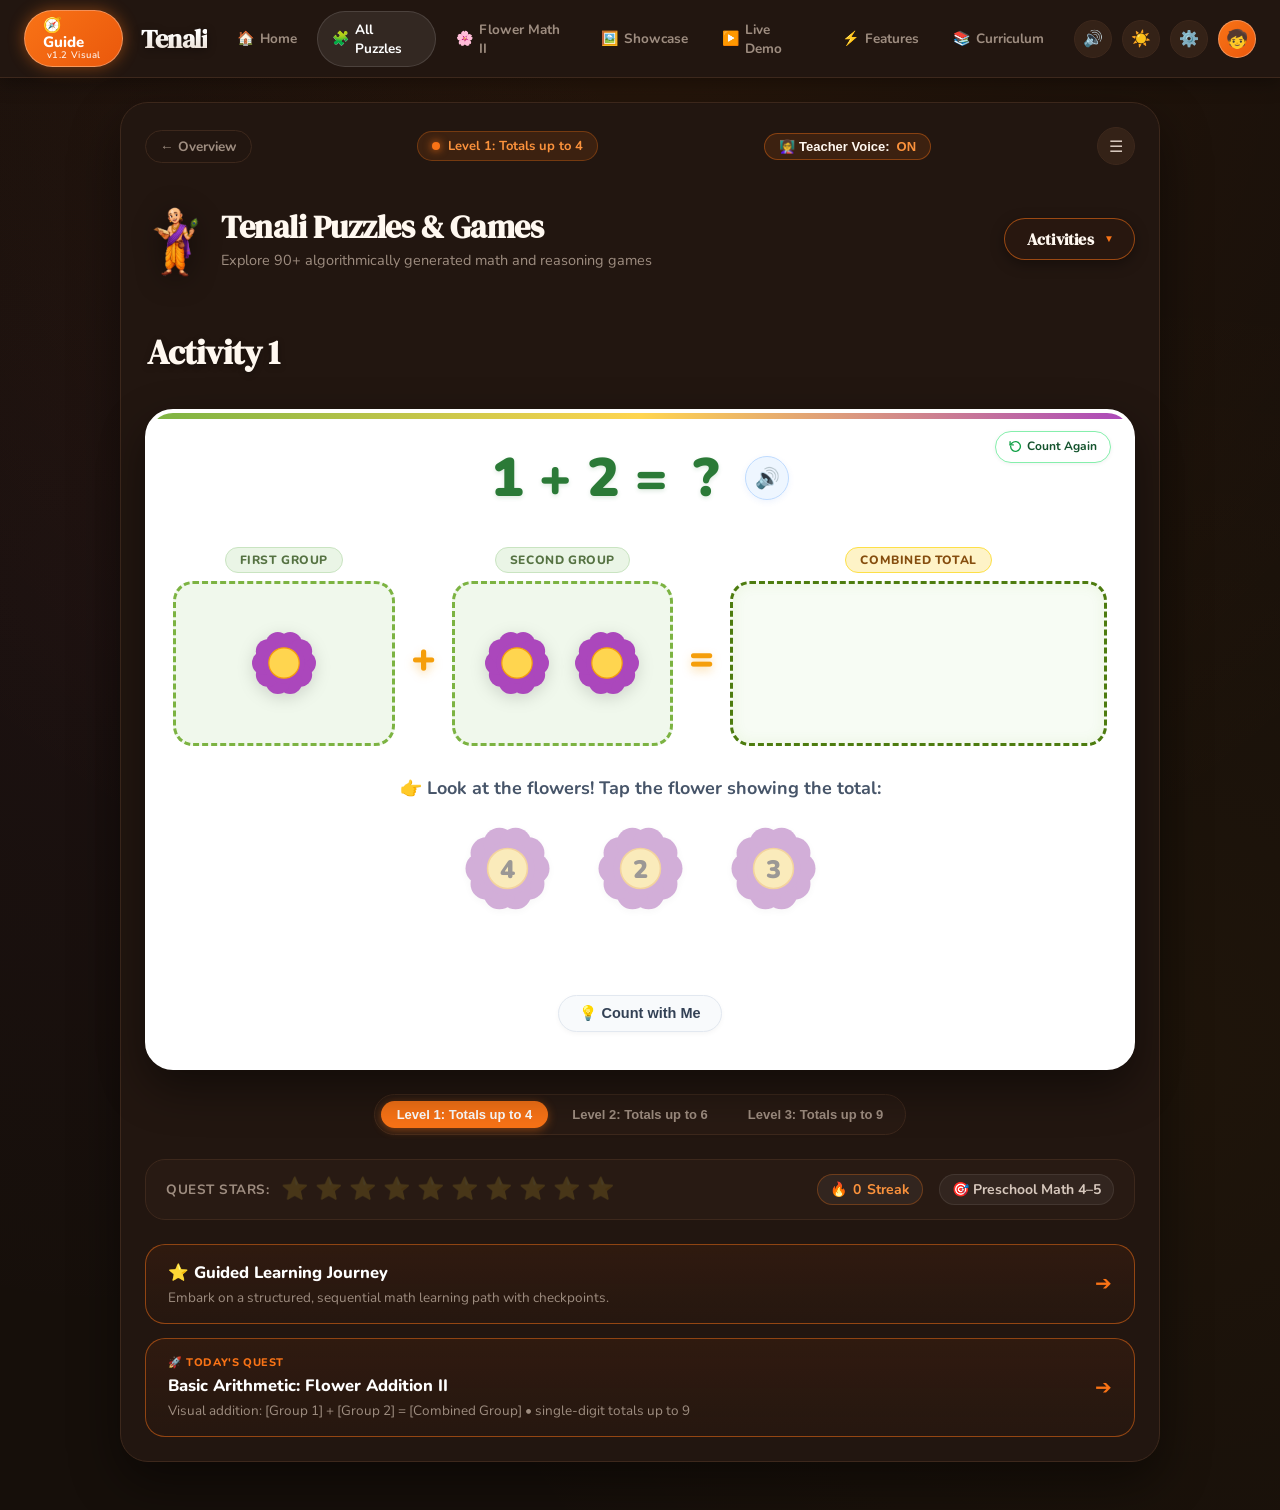
==== commit b8525353: "Add Activity 0 and update flower addition activities" ====
--- a/flower_addition_ii_standalone.html
+++ b/flower_addition_ii_standalone.html
@@ -2316,6 +2316,333 @@
   }
 }
 
+/* ==========================================================================
+   ACTIVITY 0: CORAL FLOWER ADDITION CARD
+   Reproduces reference image artwork: coral-red flower with heart-shaped petals,
+   dark red outlines, golden-yellow center, and soft mint-green container backgrounds.
+   ========================================================================== */
+.activity-0-card {
+  position: relative;
+  padding: 18px 24px 32px 24px;
+}
+
+.activity-0-card .act0-top-bar {
+  display: flex;
+  align-items: center;
+  justify-content: flex-end;
+  width: 100%;
+  min-height: 34px;
+  margin-bottom: 8px;
+}
+
+.activity-0-card .act0-top-bar .activity-count-again-btn {
+  position: static;
+}
+
+.activity-0-card .flower-equation-wrapper {
+  margin: 4px 0 24px 0;
+}
+
+.activity-0-card::before {
+  content: "";
+  position: absolute;
+  top: 0;
+  left: 0;
+  right: 0;
+  height: 6px;
+  background: linear-gradient(90deg, #f85656 0%, #ffd54f 50%, #48bb78 100%);
+}
+
+.activity-0-card .flower-group-box {
+  background-color: #edf7f2; /* Light mint-green background from reference image */
+  border: 3px dashed #a3d9c9;
+  border-radius: var(--radius-md);
+  padding: 14px 12px;
+  min-height: 165px;
+  width: 100%;
+  flex: 1;
+  display: flex;
+  flex-wrap: wrap;
+  align-items: center;
+  justify-content: center;
+  align-content: center;
+  gap: 10px;
+  transition: all 0.25s ease;
+  position: relative;
+  box-sizing: border-box;
+}
+
+.activity-0-card .flower-group-box:hover {
+  background-color: #e5f4ec;
+  border-color: #7bc4af;
+}
+
+.activity-0-card .flower-combined-group-box {
+  background-color: #e8f6ef;
+  border: 3.5px dashed #2e8b57;
+  box-shadow: inset 0 0 14px rgba(46, 139, 87, 0.08);
+}
+
+.activity-0-card .flower-combined-group-box:hover {
+  background-color: #dff1e8;
+  border-color: #246b43;
+}
+
+.activity-0-card .flower-group-box.counting-active {
+  border-color: #f59e0b;
+  background-color: #fffdf5;
+  box-shadow: 0 0 18px rgba(245, 158, 11, 0.28);
+}
+
+.activity-0-card .flower-group-box.box-completed {
+  border-color: #22c55e;
+  background-color: #f0fbf4;
+}
+
+.activity-0-card .coral-flower-svg {
+  display: block;
+  overflow: visible;
+  filter: drop-shadow(0 4px 8px rgba(0, 0, 0, 0.12));
+  transition: transform 0.25s cubic-bezier(0.34, 1.56, 0.64, 1), filter 0.25s ease;
+}
+
+.activity-0-card .flower-token {
+  display: inline-flex;
+  align-items: center;
+  justify-content: center;
+  cursor: pointer;
+  user-select: none;
+  -webkit-user-select: none;
+  touch-action: manipulation;
+  transition: transform 0.2s cubic-bezier(0.34, 1.56, 0.64, 1);
+}
+
+.activity-0-card .flower-token:hover:not(.revealed) {
+  transform: scale(1.08) translateY(-2px);
+}
+
+.activity-0-card .flower-token:active {
+  transform: scale(0.95);
+}
+
+.activity-0-card .flower-token.tapped,
+.activity-0-card .flower-token.revealed {
+  animation: act0-flower-pop 0.35s ease-out;
+}
+
+@keyframes act0-flower-pop {
+  0% { transform: scale(0.92); }
+  50% { transform: scale(1.14); }
+  100% { transform: scale(1); }
+}
+
+.activity-0-card .flower-token.highlighted {
+  animation: act0-flower-glow 1s infinite alternate;
+}
+
+@keyframes act0-flower-glow {
+  0% {
+    transform: scale(1.05);
+    filter: drop-shadow(0 0 12px rgba(245, 158, 11, 0.85));
+  }
+  100% {
+    transform: scale(1.12);
+    filter: drop-shadow(0 0 22px rgba(245, 158, 11, 1));
+  }
+}
+
+.activity-0-card .flower-answer-buttons {
+  display: flex;
+  align-items: center;
+  justify-content: center;
+  gap: 28px;
+  flex-wrap: wrap;
+  margin-top: 14px;
+}
+
+.activity-0-card .flower-btn {
+  background: transparent;
+  border: none;
+  padding: 0;
+  cursor: pointer;
+  user-select: none;
+  touch-action: manipulation;
+  transition: transform 0.22s cubic-bezier(0.34, 1.56, 0.64, 1), filter 0.22s ease;
+}
+
+.activity-0-card .flower-btn:hover:not(:disabled) {
+  transform: translateY(-4px) scale(1.08);
+  filter: drop-shadow(0 10px 22px rgba(0, 0, 0, 0.20));
+}
+
+.activity-0-card .flower-btn:active:not(:disabled) {
+  transform: scale(0.96) translateY(2px);
+}
+
+.activity-0-card .flower-btn.ready-pulse {
+  animation: act0-btn-pulse 2s infinite ease-in-out;
+}
+
+@keyframes act0-btn-pulse {
+  0%, 100% { transform: scale(1); }
+  50% { transform: scale(1.04); }
+}
+
+.activity-0-card .flower-btn.answer-correct {
+  animation: answer-celebrate 0.7s cubic-bezier(0.34, 1.56, 0.64, 1) forwards;
+  filter: drop-shadow(0 0 24px rgba(34, 197, 94, 0.95)) drop-shadow(0 4px 8px rgba(0, 0, 0, 0.12));
+}
+
+.activity-0-card .flower-btn.answer-incorrect {
+  animation: gentle-wobble 0.5s ease-in-out;
+  filter: drop-shadow(0 0 16px rgba(245, 158, 11, 0.7));
+}
+
+.activity-0-card .flower-btn:disabled,
+.activity-0-card .flower-btn.disabled {
+  opacity: 0.45;
+  cursor: not-allowed;
+  pointer-events: none;
+  filter: drop-shadow(0 2px 4px rgba(0, 0, 0, 0.08)) grayscale(20%);
+  transform: none !important;
+}
+
+.activity-0-card .flower-btn.unlocked {
+  animation: answer-btn-unlock 0.45s cubic-bezier(0.34, 1.56, 0.64, 1);
+}
+
+/* Activity 0 Answer-Option Flowers & Digits Precision & Stability */
+.activity-0-card .flower-btn .answer-flower-digit-text,
+.activity-0-card .flower-btn .act0-answer-digit,
+.activity-0-card .flower-btn .flower-digit-text {
+  font-family: 'Fredoka', 'Quicksand', 'Nunito', sans-serif !important;
+  font-weight: 900 !important;
+  font-size: 26px !important;
+  text-anchor: middle !important;
+  dominant-baseline: central !important;
+  animation: none !important;
+  transform: none !important;
+  transition: none !important;
+  transform-origin: 0 0 !important;
+  pointer-events: none !important;
+  user-select: none !important;
+  opacity: 1 !important;
+}
+
+.activity-0-card .coral-flower-svg {
+  display: block;
+  overflow: visible;
+  filter: drop-shadow(0 4px 8px rgba(0, 0, 0, 0.12));
+}
+
+.activity-0-card .flower-btn .coral-flower-svg {
+  transition: filter 0.22s ease !important;
+}
+
+.coral-flower-svg .flower-digit-text {
+  transform-origin: 0 0 !important;
+}
+
+/* Activity 0 Answer Feedback & Play Next Round Button (Matching Reference Screenshot) */
+.activity-0-card .feedback-ribbon {
+  min-height: 54px;
+  display: flex;
+  align-items: center;
+  justify-content: center;
+  gap: 16px;
+  width: 100%;
+  margin-top: 14px;
+  transition: all 0.3s ease;
+  flex-wrap: wrap;
+}
+
+.activity-0-card .feedback-msg.success {
+  background-color: #dcfce7;
+  border: 1.5px solid #86efac;
+  color: #16a34a;
+  border-radius: 9999px;
+  padding: 10px 24px;
+  font-size: 19px;
+  font-weight: 800;
+  display: inline-flex;
+  align-items: center;
+  gap: 10px;
+  box-shadow: 0 2px 8px rgba(22, 163, 74, 0.08);
+  animation: slide-fade-in 0.35s ease-out;
+  white-space: nowrap;
+}
+
+.activity-0-card .feedback-msg.success .feedback-icon {
+  font-size: 20px;
+  display: inline-flex;
+  align-items: center;
+  line-height: 1;
+}
+
+.activity-0-card .feedback-msg.try-again {
+  background-color: var(--feedback-gentle-bg);
+  color: #b45309;
+  border: 1px solid #fde047;
+  border-radius: 9999px;
+  padding: 8px 22px;
+  font-size: 19px;
+  font-weight: 800;
+  display: inline-flex;
+  align-items: center;
+  gap: 8px;
+  animation: slide-fade-in 0.3s ease-out;
+}
+
+.activity-0-card .next-question-btn,
+.activity-0-card .act0-next-round-btn {
+  background: linear-gradient(135deg, #f97316 0%, #ea580c 100%);
+  color: #ffffff;
+  border: none;
+  border-radius: 9999px;
+  padding: 11px 32px;
+  font-size: 18px;
+  font-weight: 800;
+  cursor: pointer;
+  display: inline-flex;
+  align-items: center;
+  justify-content: center;
+  box-shadow: 0 4px 16px rgba(240, 99, 16, 0.35);
+  transition: all 0.2s cubic-bezier(0.34, 1.56, 0.64, 1);
+  animation: pop-appear 0.35s cubic-bezier(0.34, 1.56, 0.64, 1);
+  white-space: nowrap;
+}
+
+.activity-0-card .next-question-btn:hover,
+.activity-0-card .act0-next-round-btn:hover {
+  transform: translateY(-2px) scale(1.04);
+  box-shadow: 0 8px 24px rgba(240, 99, 16, 0.5);
+}
+
+.activity-0-card .next-question-btn:active,
+.activity-0-card .act0-next-round-btn:active {
+  transform: scale(0.97);
+}
+
+@media (max-width: 640px) {
+  .activity-0-card .feedback-ribbon {
+    gap: 12px;
+  }
+  .activity-0-card .feedback-msg.success,
+  .activity-0-card .feedback-msg.try-again {
+    white-space: normal;
+    text-align: center;
+    padding: 8px 18px;
+    font-size: 16px;
+    border-radius: 24px;
+  }
+  .activity-0-card .next-question-btn,
+  .activity-0-card .act0-next-round-btn {
+    font-size: 16px;
+    padding: 10px 24px;
+  }
+}
+
+
 </style>
 </head>
 <body>
@@ -2414,6 +2741,10 @@
             <span class="activities-chevron" aria-hidden="true">▼</span>
           </button>
           <div class="activities-dropdown-menu" id="activities-dropdown-menu" role="menu" aria-label="Activities">
+            <button type="button" class="activity-dropdown-item" id="activity-0-item" role="menuitem" data-activity="0">
+              <span class="activity-item-icon">🪷</span>
+              <span class="activity-item-title">Activity 0</span>
+            </button>
             <button type="button" class="activity-dropdown-item active" id="activity-1-item" role="menuitem" data-activity="1">
               <span class="activity-item-icon">🌸</span>
               <span class="activity-item-title">Activity 1</span>
@@ -2434,6 +2765,87 @@
       <div class="activity-section-header">
         <h2 class="activity-section-title" id="activity-section-title">Activity 1</h2>
       </div>
+
+      <!-- ===================================================================
+           ACTIVITY 0: CORAL FLOWER ADDITION CARD
+           Primary Artwork: Coral-red flowers with heart-shaped petals,
+           dark red outlines, circular golden-yellow centres with amber border.
+           =================================================================== -->
+      <section class="flower-activity-card activity-0-card" id="activity-0-container" aria-label="Activity 0: Coral Flower Addition Activity" style="display: none;">
+        
+        <!-- Top Controls: Single "Count Again" Button on the Right -->
+        <div class="act0-top-bar">
+          <button type="button" class="activity-count-again-btn" id="btn-act0-count-again" title="Start counting this round again" aria-label="Count this round again">
+            <svg class="recount-icon" viewBox="0 0 24 24" width="13" height="13" aria-hidden="true" fill="none" stroke="currentColor" stroke-width="2.5" stroke-linecap="round" stroke-linejoin="round">
+              <path d="M3 12a9 9 0 1 0 2.6-6.4L2 9"/>
+              <path d="M2 3v6h6"/>
+            </svg>
+            <span>Count Again</span>
+          </button>
+        </div>
+
+        <!-- ===============================================================
+             VISUAL ADDITION EQUATION:
+             [First Group] + [Second Group] = [Combined Total]
+             =============================================================== -->
+        <div class="flower-equation-wrapper" id="act0-flower-equation-wrapper">
+          
+          <!-- First Flower Group Container -->
+          <div class="flower-group-container" id="act0-container-group-1">
+            <div class="group-header-tag">First Group</div>
+            <div class="flower-group-box" id="act0-flower-group-1" title="First flower group - tap any flower to start counting!">
+              <!-- Injected by activity0.js -->
+            </div>
+          </div>
+
+          <!-- Chunky Orange Plus Sign -->
+          <div class="math-operator-symbol math-plus-symbol" id="act0-plus-symbol" aria-hidden="true">+</div>
+
+          <!-- Second Flower Group Container -->
+          <div class="flower-group-container" id="act0-container-group-2">
+            <div class="group-header-tag">Second Group</div>
+            <div class="flower-group-box" id="act0-flower-group-2" title="Second flower group - tap any flower to start counting!">
+              <!-- Injected by activity0.js -->
+            </div>
+          </div>
+
+          <!-- Chunky Orange Equals Sign -->
+          <div class="math-operator-symbol math-equals-symbol" id="act0-equals-symbol" aria-hidden="true">=</div>
+
+          <!-- Combined Result Group Container -->
+          <div class="flower-group-container flower-result-container" id="act0-container-group-result">
+            <div class="group-header-tag result-tag">Combined Total</div>
+            <div class="flower-group-box flower-combined-group-box" id="act0-flower-group-result" title="Combined flower group - tap any flower to start counting!">
+              <!-- Injected by activity0.js -->
+            </div>
+          </div>
+
+        </div>
+
+        <!-- Answer Section with Three Coral Flower-Shaped Buttons -->
+        <div class="answer-stage-container" id="act0-answer-stage-container">
+          <div class="answer-prompt-text" id="act0-answer-prompt-text">
+            👉 Look at the flowers! Tap the flower showing the total:
+          </div>
+
+          <div class="flower-answer-buttons" id="act0-flower-answer-buttons">
+            <!-- Injected by activity0.js: 3 coral flower buttons -->
+          </div>
+        </div>
+
+        <!-- Interactive Cheerful Feedback & Next Question Button -->
+        <div class="feedback-ribbon" id="act0-feedback-ribbon" aria-live="polite">
+          <!-- Populated when user selects an answer -->
+        </div>
+
+        <!-- Activity Helpers Toolbar -->
+        <div class="activity-helpers-bar">
+          <button id="btn-act0-count-hint" class="helper-action-btn" title="Light up flowers one by one across the equation">
+            💡 Count with Me
+          </button>
+        </div>
+
+      </section>
 
       <!-- ===================================================================
            THE WHITE ACTIVITY CARD (Flower Addition II Design)
@@ -2834,6 +3246,1940 @@
     </div>
   </div>
 
+  <script>
+/**
+ * ============================================================================
+ * TENALI PUZZLES & GAMES - ACTIVITY 0: CORAL FLOWER ADDITION
+ * ============================================================================
+ * Primary Artwork: Coral-red flowers with heart-shaped petals, dark red outlines,
+ * circular golden-yellow centres with amber border, on soft mint-green backgrounds.
+ * 
+ * Addition Learning Structure:
+ * - 3 Progressive Levels: Totals up to 4, 6, and 9 (10 questions per level)
+ * - [First Group] + [Second Group] = [Combined Total]
+ * - Concrete-to-representational flower counting with interactive audio feedback
+ * - "Count With Me" guided teacher narration with speech synchronisation
+ * - "Count Again" single-tap recount preserving question & score
+ * - Answer selection with positive reinforcement and zero penalties
+ * ============================================================================
+ */
+
+(function () {
+  'use strict';
+
+  // --- Configuration Constants ---
+  const ACTIVITY0_NUM_PETALS = 6; // 6 rounded, heart-shaped petals per requirement
+  const STORAGE_KEY_ACT0_STATE = 'tenali_flower_math_act0_v1';
+  const STORAGE_KEY_ACTIVITY = 'tenali_active_activity';
+
+  // --- Coordinated Activity 0 Flower Themes (Attractive, Bright, High Contrast, Child-Friendly) ---
+  // Rotates across 12 distinct, high-contrast, preschool-friendly floral themes.
+  // Within any round: First Group, Second Group, Combined Total flowers, and Answer Option Buttons
+  // all share the exact same coordinated color theme.
+  // Each new round automatically receives a fresh, non-repeating color theme.
+  const ACTIVITY0_THEMES = [
+    {
+      id: 'coral',
+      name: 'Coral Red',
+      petalStart: '#ff7575',
+      petalMid: '#f85454',
+      petalEnd: '#de3333',
+      outline: '#a82323',
+      centerStart: '#fff575',
+      centerMid: '#fed634',
+      centerEnd: '#f5b820',
+      centerStroke: '#e67e22',
+      numberColor: '#261c14'
+    },
+    {
+      id: 'pink',
+      name: 'Rose Pink',
+      petalStart: '#f9a8d4',
+      petalMid: '#ec4899',
+      petalEnd: '#be185d',
+      outline: '#9d174d',
+      centerStart: '#fff9c4',
+      centerMid: '#fdd835',
+      centerEnd: '#f59e0b',
+      centerStroke: '#d97706',
+      numberColor: '#261c14'
+    },
+    {
+      id: 'purple',
+      name: 'Royal Purple',
+      petalStart: '#d8b4fe',
+      petalMid: '#a855f7',
+      petalEnd: '#7e22ce',
+      outline: '#581c87',
+      centerStart: '#fff575',
+      centerMid: '#fed634',
+      centerEnd: '#f5b820',
+      centerStroke: '#e67e22',
+      numberColor: '#261c14'
+    },
+    {
+      id: 'skyblue',
+      name: 'Sky Blue',
+      petalStart: '#7dd3fc',
+      petalMid: '#0ea5e9',
+      petalEnd: '#0369a1',
+      outline: '#075985',
+      centerStart: '#fff575',
+      centerMid: '#fed634',
+      centerEnd: '#f5b820',
+      centerStroke: '#e67e22',
+      numberColor: '#261c14'
+    },
+    {
+      id: 'orange',
+      name: 'Sunny Orange',
+      petalStart: '#fdba74',
+      petalMid: '#f97316',
+      petalEnd: '#c2410c',
+      outline: '#9a3412',
+      centerStart: '#fffde7',
+      centerMid: '#ffee58',
+      centerEnd: '#fdd835',
+      centerStroke: '#d97706',
+      numberColor: '#261c14'
+    },
+    {
+      id: 'turquoise',
+      name: 'Turquoise Teal',
+      petalStart: '#5eead4',
+      petalMid: '#14b8a6',
+      petalEnd: '#0f766e',
+      outline: '#115e59',
+      centerStart: '#fff575',
+      centerMid: '#fed634',
+      centerEnd: '#f5b820',
+      centerStroke: '#e67e22',
+      numberColor: '#261c14'
+    },
+    {
+      id: 'magenta',
+      name: 'Bright Magenta',
+      petalStart: '#fb7185',
+      petalMid: '#f43f5e',
+      petalEnd: '#be123c',
+      outline: '#881337',
+      centerStart: '#fff575',
+      centerMid: '#fed634',
+      centerEnd: '#f5b820',
+      centerStroke: '#e67e22',
+      numberColor: '#261c14'
+    },
+    {
+      id: 'lavender',
+      name: 'Sweet Lavender',
+      petalStart: '#c4b5fd',
+      petalMid: '#8b5cf6',
+      petalEnd: '#6d28d9',
+      outline: '#4c1d95',
+      centerStart: '#fff9c4',
+      centerMid: '#fdd835',
+      centerEnd: '#f59e0b',
+      centerStroke: '#d97706',
+      numberColor: '#261c14'
+    },
+    {
+      id: 'emerald',
+      name: 'Emerald Meadow',
+      petalStart: '#6ee7b7',
+      petalMid: '#10b981',
+      petalEnd: '#047857',
+      outline: '#064e3b',
+      centerStart: '#fff575',
+      centerMid: '#fed634',
+      centerEnd: '#f5b820',
+      centerStroke: '#e67e22',
+      numberColor: '#261c14'
+    },
+    {
+      id: 'periwinkle',
+      name: 'Periwinkle Blue',
+      petalStart: '#a5b4fc',
+      petalMid: '#6366f1',
+      petalEnd: '#4338ca',
+      outline: '#312e81',
+      centerStart: '#fff575',
+      centerMid: '#fed634',
+      centerEnd: '#f5b820',
+      centerStroke: '#e67e22',
+      numberColor: '#261c14'
+    },
+    {
+      id: 'ruby',
+      name: 'Ruby Red',
+      petalStart: '#fca5a5',
+      petalMid: '#ef4444',
+      petalEnd: '#b91c1c',
+      outline: '#7f1d1d',
+      centerStart: '#fff9c4',
+      centerMid: '#fdd835',
+      centerEnd: '#f59e0b',
+      centerStroke: '#d97706',
+      numberColor: '#261c14'
+    },
+    {
+      id: 'violet',
+      name: 'Violet Plum',
+      petalStart: '#e879f9',
+      petalMid: '#c026d3',
+      petalEnd: '#86198f',
+      outline: '#701a75',
+      centerStart: '#fff575',
+      centerMid: '#fed634',
+      centerEnd: '#f5b820',
+      centerStroke: '#e67e22',
+      numberColor: '#261c14'
+    }
+  ];
+
+  function getCurrentTheme0() {
+    const idx = (state0.themeIndex || 0) % ACTIVITY0_THEMES.length;
+    return ACTIVITY0_THEMES[idx >= 0 ? idx : 0];
+  }
+
+  // --- Safe LocalStorage Helpers ---
+  function safeGetItem(key) {
+    try {
+      if (typeof window !== 'undefined' && window.localStorage) {
+        return window.localStorage.getItem(key);
+      }
+    } catch (e) {
+      /* ignore */
+    }
+    return null;
+  }
+
+  function safeSetItem(key, val) {
+    try {
+      if (typeof window !== 'undefined' && window.localStorage) {
+        window.localStorage.setItem(key, val);
+      }
+    } catch (e) {
+      /* ignore */
+    }
+  }
+
+  // =========================================================================
+  // AUDIO SYNTHESIZER (Gentle wooden pops & celebration chimes)
+  // =========================================================================
+  class AudioSynth0 {
+    constructor() {
+      this.ctx = null;
+      this.isMuted = false;
+      this.initOnFirstInteraction();
+    }
+
+    initOnFirstInteraction() {
+      const unlock = () => {
+        if (!this.ctx) {
+          const AudioContext = window.AudioContext || window.webkitAudioContext;
+          if (AudioContext) {
+            this.ctx = new AudioContext();
+          }
+        }
+        if (this.ctx && this.ctx.state === 'suspended') {
+          this.ctx.resume();
+        }
+        ['click', 'touchstart', 'keydown'].forEach(evt => {
+          document.removeEventListener(evt, unlock);
+        });
+      };
+      ['click', 'touchstart', 'keydown'].forEach(evt => {
+        document.addEventListener(evt, unlock, { once: true, passive: true });
+      });
+    }
+
+    ensureContext() {
+      if (!this.ctx) {
+        const AudioContext = window.AudioContext || window.webkitAudioContext;
+        if (AudioContext) {
+          this.ctx = new AudioContext();
+        }
+      }
+      if (this.ctx && this.ctx.state === 'suspended') {
+        this.ctx.resume();
+      }
+      return this.ctx;
+    }
+
+    playPop(count = 1) {
+      if (this.isMuted || (typeof window !== 'undefined' && window.TenaliSoundMuted)) return;
+      const ctx = this.ensureContext();
+      if (!ctx) return;
+
+      const baseFreq = 330;
+      const freqStep = 32;
+      const freq = Math.min(baseFreq + (count - 1) * freqStep, 720);
+
+      const osc = ctx.createOscillator();
+      const gain = ctx.createGain();
+
+      osc.type = 'sine';
+      osc.frequency.setValueAtTime(freq, ctx.currentTime);
+      osc.frequency.exponentialRampToValueAtTime(freq * 1.35, ctx.currentTime + 0.04);
+      osc.frequency.exponentialRampToValueAtTime(freq * 0.8, ctx.currentTime + 0.09);
+
+      gain.gain.setValueAtTime(0.001, ctx.currentTime);
+      gain.gain.linearRampToValueAtTime(0.18, ctx.currentTime + 0.012);
+      gain.gain.exponentialRampToValueAtTime(0.0001, ctx.currentTime + 0.09);
+
+      osc.connect(gain);
+      gain.connect(ctx.destination);
+
+      osc.start(ctx.currentTime);
+      osc.stop(ctx.currentTime + 0.095);
+    }
+
+    playCelebrationChime() {
+      if (this.isMuted || (typeof window !== 'undefined' && window.TenaliSoundMuted)) return;
+      const ctx = this.ensureContext();
+      if (!ctx) return;
+
+      const notes = [523.25, 659.25, 783.99, 1046.50]; // C5, E5, G5, C6
+      notes.forEach((freq, i) => {
+        const osc = ctx.createOscillator();
+        const gain = ctx.createGain();
+        const start = ctx.currentTime + i * 0.075;
+
+        osc.type = 'triangle';
+        osc.frequency.setValueAtTime(freq, start);
+
+        gain.gain.setValueAtTime(0.001, start);
+        gain.gain.linearRampToValueAtTime(0.15, start + 0.02);
+        gain.gain.exponentialRampToValueAtTime(0.0001, start + 0.35);
+
+        osc.connect(gain);
+        gain.connect(ctx.destination);
+
+        osc.start(start);
+        osc.stop(start + 0.36);
+      });
+    }
+
+    playGentleTryAgain() {
+      if (this.isMuted || (typeof window !== 'undefined' && window.TenaliSoundMuted)) return;
+      const ctx = this.ensureContext();
+      if (!ctx) return;
+
+      const osc = ctx.createOscillator();
+      const gain = ctx.createGain();
+
+      osc.type = 'sine';
+      osc.frequency.setValueAtTime(380, ctx.currentTime);
+      osc.frequency.exponentialRampToValueAtTime(240, ctx.currentTime + 0.28);
+
+      gain.gain.setValueAtTime(0.2, ctx.currentTime);
+      gain.gain.exponentialRampToValueAtTime(0.001, ctx.currentTime + 0.3);
+
+      osc.connect(gain);
+      gain.connect(ctx.destination);
+
+      osc.start();
+      osc.stop(ctx.currentTime + 0.3);
+    }
+
+    playGentleWobble() {
+      this.playGentleTryAgain();
+    }
+  }
+
+  // =========================================================================
+  // TEACHER VOICE ENGINE (Matching Activities 1, 2, and 3)
+  // Exact voice selection logic, browser compatibility, and speech profile:
+  // - Chrome: Indian English Female (or Google UK English Female fallback)
+  // - Cross-browser: Natural Indian English Female / UK English Female
+  // - Speech Settings: rate = 0.83, pitch = 1.08, volume = 1.0
+  // =========================================================================
+  class TeacherVoice0 {
+    constructor() {
+      this.selectedVoice = null;
+      this.isVoiceReady = false;
+      this.activeUtterance = null;
+      this.initVoiceList();
+    }
+
+    isGoogleChrome() {
+      if (typeof navigator === 'undefined') return true;
+      const ua = (navigator.userAgent || '').toLowerCase();
+      const vendor = (navigator.vendor || '').toLowerCase();
+      if (ua.includes('brave') || (navigator.brave && typeof navigator.brave.isBrave === 'function')) return false;
+      if (ua.includes('edg/')) return false;
+      if (ua.includes('opr/') || ua.includes('opera') || ua.includes('opt/')) return false;
+      if (ua.includes('firefox') || ua.includes('fxios')) return false;
+      if ((ua.includes('safari') || vendor.includes('apple')) && !ua.includes('chrome') && !ua.includes('chromium')) return false;
+      if (ua.includes('vivaldi') || ua.includes('yabrowser')) return false;
+      return ua.includes('chrome') || ua.includes('crios') || vendor.includes('google');
+    }
+
+    initVoiceList() {
+      if (!('speechSynthesis' in window)) return;
+
+      const load = () => {
+        const voices = window.speechSynthesis.getVoices();
+        if (voices && voices.length > 0) {
+          this.selectVoice(voices);
+          this.isVoiceReady = true;
+        }
+      };
+
+      // 1. Attempt immediate load
+      load();
+
+      // 2. Event listener for asynchronous voice loading
+      if (typeof window.speechSynthesis.onvoiceschanged !== 'undefined') {
+        window.speechSynthesis.onvoiceschanged = load;
+      }
+      if (window.speechSynthesis.addEventListener) {
+        window.speechSynthesis.addEventListener('voiceschanged', load);
+      }
+
+      // 3. Robust polling fallback for browsers with lazy-loaded voice lists (e.g. Chrome, Edge on Windows)
+      let pollCount = 0;
+      const pollTimer = setInterval(() => {
+        pollCount++;
+        const voices = window.speechSynthesis.getVoices();
+        if ((voices && voices.length > 0 && this.selectedVoice) || pollCount > 12) {
+          clearInterval(pollTimer);
+        } else if (voices && voices.length > 0) {
+          load();
+        }
+      }, 200);
+    }
+
+    ensureVoice() {
+      if (!('speechSynthesis' in window)) return null;
+      const voices = window.speechSynthesis.getVoices();
+      if (!voices || voices.length === 0) return null;
+
+      return this.selectVoice(voices);
+    }
+
+    selectVoice(voices) {
+      if (this.isGoogleChrome()) {
+        this.selectedVoice = this.selectExistingChromeVoice(voices);
+      } else {
+        this.selectedVoice = this.selectCrossBrowserVoice(voices);
+      }
+      this.isVoiceReady = !!this.selectedVoice;
+      return this.selectedVoice;
+    }
+
+    // Exact existing Chrome voice selection logic preserved strictly from Activities 1, 2, and 3
+    selectExistingChromeVoice(voices) {
+      if (!voices || voices.length === 0) return null;
+
+      const isMale = (name) => {
+        const n = name.toLowerCase();
+        return n.includes('david') || n.includes('mark') || n.includes('george') ||
+               n.includes('ravi') || n.includes('male') || n.includes('guy') || n.includes('james');
+      };
+
+      // 1. Indian English Female
+      let best = voices.find(v => {
+        const lang = (v.lang || '').toLowerCase();
+        const name = (v.name || '').toLowerCase();
+        const isInd = lang.includes('en-in') || lang.includes('en_in') || name.includes('india');
+        return isInd && !isMale(name);
+      });
+
+      // 2. Any Indian English
+      if (!best) {
+        best = voices.find(v => {
+          const lang = (v.lang || '').toLowerCase();
+          const name = (v.name || '').toLowerCase();
+          return lang.includes('en-in') || lang.includes('en_in') || name.includes('india');
+        });
+      }
+
+      // 3. Any English Female
+      if (!best) {
+        best = voices.find(v => {
+          const lang = (v.lang || '').toLowerCase();
+          const name = (v.name || '').toLowerCase();
+          return lang.startsWith('en') && !isMale(name);
+        });
+      }
+
+      // 4. Fallback
+      if (!best) {
+        best = voices.find(v => (v.lang || '').toLowerCase().startsWith('en')) || voices[0];
+      }
+
+      return best;
+    }
+
+    // Extended cross-browser selection for Brave, Edge, Firefox, Safari (exact logic from Activities 1, 2, and 3)
+    selectCrossBrowserVoice(voices) {
+      if (!voices || voices.length === 0) return null;
+
+      const maleKeywords = [
+        'ravi', 'prabhat', 'madhur', 'david', 'mark', 'george', 'richard',
+        'james', 'alex', 'daniel', 'fred', 'male', 'guy', 'brian', 'tom',
+        'steffan', 'oliver', 'rishi', 'sanjay', 'ryan', 'adam', 'paul', 'john', 'michael'
+      ];
+      const isMale = (name) => {
+        const lower = (name || '').toLowerCase();
+        if (lower.includes('female') || lower.includes('woman') || lower.includes('girl')) {
+          return false;
+        }
+        return maleKeywords.some(m => lower.includes(m));
+      };
+
+      // 1. Prefer the same female teacher voice used in Chrome whenever that voice is available
+      const chromePreferred = this.selectExistingChromeVoice(voices);
+      if (chromePreferred && !isMale(chromePreferred.name) && (
+        (chromePreferred.lang || '').toLowerCase().includes('in') ||
+        (chromePreferred.name || '').toLowerCase().includes('female') ||
+        (chromePreferred.name || '').toLowerCase().includes('natural')
+      )) {
+        return chromePreferred;
+      }
+
+      const indianFemaleKeywords = [
+        'neerja', 'heera', 'swara', 'veena', 'lekha', 'isha', 'ananya', 'priya', 'kavya', 'shruti', 'aditi'
+      ];
+
+      // 2. Indian English Natural / Online Female voice (e.g. Edge Microsoft Neerja Online (Natural))
+      let best = voices.find(v => {
+        const lang = (v.lang || '').toLowerCase();
+        const name = (v.name || '').toLowerCase();
+        const isIndian = lang.startsWith('en-in') || lang === 'en_in' || name.includes('india');
+        const isNatural = name.includes('natural') || name.includes('online');
+        const isFemale = indianFemaleKeywords.some(k => name.includes(k)) || name.includes('female');
+        return isIndian && isFemale && isNatural && !isMale(name);
+      });
+
+      // 3. Standard Indian English Female voice (e.g. Microsoft Heera, Veena)
+      if (!best) {
+        best = voices.find(v => {
+          const lang = (v.lang || '').toLowerCase();
+          const name = (v.name || '').toLowerCase();
+          const isIndian = lang.startsWith('en-in') || lang === 'en_in' || name.includes('india');
+          const isFemale = indianFemaleKeywords.some(k => name.includes(k)) || name.includes('female');
+          return isIndian && isFemale && !isMale(name);
+        });
+      }
+
+      // 4. Any Indian English non-male voice
+      if (!best) {
+        best = voices.find(v => {
+          const lang = (v.lang || '').toLowerCase();
+          const name = (v.name || '').toLowerCase();
+          const isIndian = lang.startsWith('en-in') || lang === 'en_in' || name.includes('india');
+          return isIndian && !isMale(name);
+        });
+      }
+
+      // 5. Hindi bilingual voice speaking English (hi-IN)
+      if (!best) {
+        best = voices.find(v => {
+          const lang = (v.lang || '').toLowerCase();
+          const name = (v.name || '').toLowerCase();
+          return (lang.startsWith('hi-in') || lang === 'hi_in') && !isMale(name);
+        });
+      }
+
+      // 6. Warm, gentle female English teacher fallback (e.g. Samantha, Zira, Jenny, Victoria, Hazel, Susan, Karen)
+      if (!best) {
+        const gentleFemale = [
+          'samantha', 'zira', 'jenny', 'victoria', 'hazel', 'susan', 'karen', 'moira',
+          'tessa', 'fiona', 'ava', 'allison', 'aria', 'cora', 'clara', 'natural', 'female'
+        ];
+        best = voices.find(v => {
+          const name = (v.name || '').toLowerCase();
+          const lang = (v.lang || '').toLowerCase();
+          return lang.startsWith('en') && gentleFemale.some(k => name.includes(k)) && !isMale(name);
+        });
+      }
+
+      // 7. Any non-male English voice
+      if (!best) {
+        best = voices.find(v => {
+          const lang = (v.lang || '').toLowerCase();
+          const name = (v.name || '').toLowerCase();
+          return lang.startsWith('en') && !isMale(name);
+        });
+      }
+
+      // 8. Final fallback to any English voice or first available voice
+      if (!best) {
+        best = voices.find(v => (v.lang || '').toLowerCase().startsWith('en')) || voices[0];
+      }
+
+      return best;
+    }
+
+    isVoiceOn() {
+      const voiceStatus = document.getElementById('teacher-voice-status');
+      const text = voiceStatus && voiceStatus.textContent ? voiceStatus.textContent.trim().toUpperCase() : 'ON';
+      return text !== 'OFF';
+    }
+
+    getWord(n) {
+      const words = ['', 'one', 'two', 'three', 'four', 'five', 'six', 'seven', 'eight', 'nine', 'ten'];
+      return words[n] || String(n);
+    }
+
+    cancel() {
+      if ('speechSynthesis' in window) {
+        try {
+          window.speechSynthesis.cancel();
+        } catch (e) {
+          // ignore
+        }
+      }
+      this.activeUtterance = null;
+    }
+
+    speak(text, onEnd = null) {
+      if (!this.isVoiceOn() || !('speechSynthesis' in window)) {
+        if (onEnd) onEnd();
+        return;
+      }
+
+      try {
+        window.speechSynthesis.cancel();
+        if (window.speechSynthesis.paused) {
+          window.speechSynthesis.resume();
+        }
+
+        this.ensureVoice();
+        const UtteranceClass = window.SpeechSynthesisUtterance || SpeechSynthesisUtterance;
+        const utterance = new UtteranceClass(text);
+        this.activeUtterance = utterance; // Prevent Chrome garbage-collection bug
+
+        if (this.selectedVoice) {
+          utterance.voice = this.selectedVoice;
+        }
+
+        const isIndian = this.selectedVoice && (
+          (this.selectedVoice.lang || '').toLowerCase().includes('in') ||
+          (this.selectedVoice.name || '').toLowerCase().includes('india')
+        );
+
+        // Language code set to voice's native lang or en-IN for Indian voices
+        utterance.lang = isIndian ? (this.selectedVoice.lang || 'en-IN') : (this.selectedVoice ? this.selectedVoice.lang : 'en-IN');
+        utterance.rate = 0.83; // Exact preschool cadence matching Activities 1, 2, and 3
+        utterance.pitch = 1.08; // Gentle, warm pitch matching Activities 1, 2, and 3
+        utterance.volume = 1.0;
+
+        let called = false;
+        const cleanup = () => {
+          if (called) return;
+          called = true;
+          this.activeUtterance = null;
+          if (onEnd) onEnd();
+        };
+
+        utterance.onend = cleanup;
+        utterance.onerror = (e) => {
+          cleanup();
+        };
+
+        // Safety fallback timer so speech callback always resolves even if speech engine stalls
+        setTimeout(cleanup, 4500);
+
+        window.speechSynthesis.speak(utterance);
+      } catch (e) {
+        console.warn('Teacher voice synthesis error in Activity 0:', e);
+        if (onEnd) onEnd();
+      }
+    }
+
+    readQuestion(num1, num2, onEnd = null) {
+      const w1 = this.getWord(num1);
+      const cap1 = w1.charAt(0).toUpperCase() + w1.slice(1);
+      const w2 = this.getWord(num2);
+      this.speak(`${cap1} plus ${w2}.`, onEnd);
+    }
+
+    countFlower(number, onEnd = null) {
+      const word = this.getWord(number);
+      const cap = word.charAt(0).toUpperCase() + word.slice(1);
+      this.speak(`${cap}!`, onEnd);
+    }
+
+    sayPlus(onEnd = null) {
+      this.speak('Plus.', onEnd);
+    }
+
+    sayEquals(onEnd = null) {
+      this.speak('Equals', onEnd);
+    }
+
+    announceTotal(total, onEnd = null) {
+      const wAns = this.getWord(total);
+      const noun = total === 1 ? 'flower' : 'flowers';
+      const text = `We have ${wAns} ${noun} in total.`;
+      this.speak(text, onEnd);
+    }
+
+    celebrateCorrect(num1, num2, total, onEnd = null) {
+      if (total === undefined && state0.currentQuestion) {
+        total = state0.currentQuestion.answer;
+        num1 = state0.currentQuestion.num1;
+        num2 = state0.currentQuestion.num2;
+      }
+      const w1 = this.getWord(num1);
+      const cap1 = w1.charAt(0).toUpperCase() + w1.slice(1);
+      const w2 = this.getWord(num2);
+      const wAns = this.getWord(total);
+      const text = `Excellent! ${cap1} plus ${w2} is ${wAns}. Good job!`;
+      this.speak(text, onEnd);
+    }
+
+    encourageTryAgain(onEnd = null) {
+      this.speak("That's okay, little one! Let's count and add the flowers together.", onEnd);
+    }
+
+    sayFeedback(isCorrect, onEnd = null) {
+      if (isCorrect) {
+        this.celebrateCorrect(undefined, undefined, undefined, onEnd);
+      } else {
+        this.encourageTryAgain(onEnd);
+      }
+    }
+  }
+
+  // =========================================================================
+  // CORAL-RED FLOWER SVG GENERATOR
+  // Reproduces reference image artwork:
+  // - Six rounded, heart-shaped coral-red petals with soft cleft at the tip
+  // - Large circular golden-yellow centre with amber border
+  // - Dark red outlines around the petals
+  // - Soft 3D cartoon appearance with subtle radial gradients and gentle shadows
+  // =========================================================================
+  function createCoralFlowerSVG({
+    number = null,
+    size = 72,
+    numPetals = ACTIVITY0_NUM_PETALS,
+    hideNumber = false,
+    id = '',
+    theme = null,
+    isAnswerOption = false
+  }) {
+    const activeTheme = theme || getCurrentTheme0();
+    const isAnswer = isAnswerOption || (size >= 95);
+    const is6 = numPetals === 6;
+    // Cubic bezier points for plump, rounded heart-shaped petal pointing straight up (along -Y)
+    const w = is6 ? 16.5 : 19.5;
+    const lobeX = is6 ? 8.2 : 9.5;
+    const peakY = -45;
+    const cleftY = -36.5;
+    const flareY = -28;
+
+    const petalD = `M -6,-14 C -11,-19 -${w},${flareY} -${w},-34 C -${w},-42 -${(lobeX + 3).toFixed(1)},${peakY} -${lobeX},${peakY} C -${(lobeX - 4).toFixed(1)},${peakY} -2,-41 0,${cleftY} C 2,-41 ${(lobeX - 4).toFixed(1)},${peakY} ${lobeX},${peakY} C ${(lobeX + 3).toFixed(1)},${peakY} ${w},-42 ${w},-34 C ${w},${flareY} 11,-19 6,-14 Z`;
+
+    const gradPetalId = activeTheme.id === 'coral' ? 'act0-coral-petal-grad' : `act0-petal-grad-${activeTheme.id}`;
+    const gradCenterId = activeTheme.id === 'coral' ? 'act0-coral-center-grad' : `act0-center-grad-${activeTheme.id}`;
+
+    let petalsHTML = '';
+    const angleStep = 360 / numPetals;
+    for (let i = 0; i < numPetals; i++) {
+      const angle = i * angleStep;
+      petalsHTML += `<path d="${petalD}" transform="rotate(${angle})" fill="url(#${gradPetalId})" stroke="${activeTheme.outline}" stroke-width="2.2" stroke-linejoin="round" />\n`;
+    }
+
+    const digitClass = isAnswer
+      ? 'answer-flower-digit-text act0-answer-digit'
+      : (hideNumber ? 'flower-digit-text hidden-digit' : 'flower-digit-text revealed');
+    const displayVal = (number !== null && number !== undefined) ? number : '';
+    const fontSize = isAnswer ? 26 : (size > 65 ? 21 : 18);
+    const textY = 1; // Precision vertical optical center (matching cy + 1 in Activities 1, 2, and 3)
+
+    const numberHTML = displayVal ? `
+      <text x="0" y="${textY}" 
+            text-anchor="middle" 
+            dominant-baseline="central" 
+            class="${digitClass}" 
+            font-family="'Fredoka', 'Quicksand', 'Nunito', sans-serif" 
+            font-weight="900" 
+            font-size="${fontSize}"
+            fill="${activeTheme.numberColor}"
+            style="pointer-events: none; user-select: none;">${displayVal}</text>
+    ` : '';
+
+    const label = displayVal ? `Flower with number ${displayVal}` : 'Flower - tap to count';
+    const svgExtraClass = isAnswer ? ' answer-flower-svg act0-answer-flower-svg' : '';
+
+    return `
+      <svg class="flower-svg coral-flower-svg act0-theme-${activeTheme.id}${svgExtraClass}" viewBox="-55 -55 110 110" width="${size}" height="${size}" aria-label="${label}">
+        <defs>
+          <radialGradient id="${gradPetalId}" cx="0" cy="-28" r="40" gradientUnits="userSpaceOnUse">
+            <stop offset="0%" stop-color="${activeTheme.petalStart}" />
+            <stop offset="55%" stop-color="${activeTheme.petalMid}" />
+            <stop offset="100%" stop-color="${activeTheme.petalEnd}" />
+          </radialGradient>
+          <radialGradient id="${gradCenterId}" cx="-2" cy="-2" r="18" gradientUnits="userSpaceOnUse">
+            <stop offset="0%" stop-color="${activeTheme.centerStart}" />
+            <stop offset="65%" stop-color="${activeTheme.centerMid}" />
+            <stop offset="100%" stop-color="${activeTheme.centerEnd}" />
+          </radialGradient>
+        </defs>
+        <g class="flower-graphic" id="${id}">
+          <g class="coral-petals-group">
+            ${petalsHTML}
+          </g>
+          <circle cx="0" cy="0" r="16.5" class="flower-center-circle" fill="url(#${gradCenterId})" stroke="${activeTheme.centerStroke}" stroke-width="1.8" />
+          ${numberHTML}
+        </g>
+      </svg>
+    `;
+  }
+
+  // =========================================================================
+  // SPACED REPETITION QUESTION SCHEDULER
+  // Level 1: Totals up to 4
+  // Level 2: Totals up to 6
+  // Level 3: Totals up to 9
+  // =========================================================================
+  class QuestionScheduler0 {
+    constructor() {
+      this.currentLevel = 1;
+      this.queue = [];
+      this.usedTripletIndices = [];
+      this.initQueue(1);
+    }
+
+    initQueue(level) {
+      this.currentLevel = level;
+      this.queue = [];
+      this.usedTripletIndices = [];
+      this.fillQueue(level);
+    }
+
+    getLevelTriplets(level) {
+      if (level === 1) {
+        // Totals up to 4
+        return [
+          [[1, 2], [1, 1], [2, 2]],
+          [[1, 3], [2, 1], [3, 1]]
+        ];
+      } else if (level === 2) {
+        // Totals up to 6
+        return [
+          [[2, 3], [3, 3], [1, 4]],
+          [[3, 2], [2, 4], [4, 1]],
+          [[4, 2], [1, 5], [5, 1]]
+        ];
+      } else {
+        // Totals up to 9
+        return [
+          [[3, 4], [4, 4], [2, 5]],
+          [[4, 5], [4, 3], [3, 5]],
+          [[5, 2], [5, 3], [5, 4]],
+          [[2, 6], [3, 6], [2, 7]]
+        ];
+      }
+    }
+
+    fillQueue(level) {
+      const allTriplets = this.getLevelTriplets(level);
+      let availableIndices = allTriplets.map((_, i) => i).filter(i => !this.usedTripletIndices.includes(i));
+      if (availableIndices.length === 0) {
+        this.usedTripletIndices = [];
+        availableIndices = allTriplets.map((_, i) => i);
+      }
+      const chosenIndex = availableIndices[0];
+      this.usedTripletIndices.push(chosenIndex);
+      const triplet = allTriplets[chosenIndex];
+
+      // Dynamic spaced expansion: [A, B, C, A, B, C]
+      const expanded = [triplet[0], triplet[1], triplet[2], triplet[0], triplet[1], triplet[2]];
+      this.queue.push(...expanded);
+    }
+
+    getNextPair() {
+      if (this.queue.length === 0) {
+        this.fillQueue(this.currentLevel);
+      }
+      return this.queue.shift();
+    }
+  }
+
+  // =========================================================================
+  // GAME STATE & TIMERS
+  // =========================================================================
+  const state0 = {
+    level: 1,
+    starsEarned: 0,
+    currentStreak: 0,
+    currentQuestion: null,
+    currentStage: 'counting_g1', // 'counting_g1' | 'counting_g2' | 'counting_total' | 'total_announced' | 'answered'
+    boxCounters: {
+      'act0-flower-group-1': 0,
+      'act0-flower-group-2': 0,
+      'act0-flower-group-result': 0
+    },
+    isCountingHintActive: false,
+    hasAnnouncedTotal: false,
+    isAnswerSelected: false,
+    isAnswerSelectionEnabled: false,
+    themeIndex: 0
+  };
+
+  const audio0 = new AudioSynth0();
+  const teacherVoice0 = new TeacherVoice0();
+  const scheduler0 = new QuestionScheduler0();
+
+  let hintTimers0 = [];
+  function setHintTimeout0(fn, delay) {
+    const id = setTimeout(fn, delay);
+    hintTimers0.push(id);
+    return id;
+  }
+  function clearHintTimers0() {
+    hintTimers0.forEach(id => clearTimeout(id));
+    hintTimers0 = [];
+  }
+
+  // =========================================================================
+  // QUESTION GENERATION & UI BADGES
+  // =========================================================================
+  function generateQuestion0() {
+    const pair = scheduler0.getNextPair();
+    const num1 = pair[0];
+    const num2 = pair[1];
+    const answer = num1 + num2;
+
+    // Generate 2 plausible distractors
+    const distractors = [];
+    const candidates = [answer - 1, answer + 1, answer - 2, answer + 2];
+    for (const c of candidates) {
+      if (c >= 2 && c <= 9 && c !== answer && !distractors.includes(c)) {
+        distractors.push(c);
+      }
+      if (distractors.length === 2) break;
+    }
+    while (distractors.length < 2) {
+      const fallback = Math.floor(Math.random() * 8) + 2;
+      if (fallback !== answer && !distractors.includes(fallback)) {
+        distractors.push(fallback);
+      }
+    }
+
+    const options = [answer, distractors[0], distractors[1]];
+    // Fisher-Yates shuffle options
+    for (let i = options.length - 1; i > 0; i--) {
+      const j = Math.floor(Math.random() * (i + 1));
+      [options[i], options[j]] = [options[j], options[i]];
+    }
+
+    return { num1, num2, answer, options };
+  }
+
+  function updateLevelBadge0() {
+    const badge = document.getElementById('level-badge-text');
+    if (!badge) return;
+    if (state0.level === 1) {
+      badge.textContent = 'Level 1: Totals up to 4';
+    } else if (state0.level === 2) {
+      badge.textContent = 'Level 2: Totals up to 6';
+    } else {
+      badge.textContent = 'Level 3: Totals up to 9';
+    }
+
+    // Sync level toggle buttons
+    const btns = document.querySelectorAll('.level-toggle-btn');
+    btns.forEach(btn => {
+      const lvl = parseInt(btn.dataset.level, 10);
+      if (lvl === state0.level) {
+        btn.classList.add('active');
+      } else {
+        btn.classList.remove('active');
+      }
+    });
+  }
+
+  function updateProgressStars0() {
+    const starSlots = document.querySelectorAll('.quest-progress-strip .star-slot');
+    starSlots.forEach((slot, idx) => {
+      if (idx < state0.starsEarned) {
+        slot.classList.add('earned');
+      } else {
+        slot.classList.remove('earned');
+      }
+    });
+
+    const streakVal = document.getElementById('stat-streak-val');
+    if (streakVal) {
+      streakVal.textContent = state0.currentStreak;
+    }
+  }
+
+  // =========================================================================
+  // RENDER QUESTION
+  // =========================================================================
+  function renderQuestion0() {
+    const q = state0.currentQuestion;
+    if (!q) return;
+
+    // Reset counters & stage
+    state0.boxCounters['act0-flower-group-1'] = 0;
+    state0.boxCounters['act0-flower-group-2'] = 0;
+    state0.boxCounters['act0-flower-group-result'] = 0;
+    state0.currentStage = 'counting_g1';
+    state0.hasAnnouncedTotal = false;
+    state0.isAnswerSelected = false;
+
+    // Container visual classes
+    const box1El = document.getElementById('act0-flower-group-1');
+    const box2El = document.getElementById('act0-flower-group-2');
+    const resBox = document.getElementById('act0-flower-group-result');
+
+    if (box1El) {
+      box1El.classList.remove('box-completed', 'counting-active', 'box-attention');
+      box1El.classList.add('counting-active');
+    }
+    if (box2El) {
+      box2El.classList.remove('box-completed', 'counting-active', 'box-attention');
+    }
+    if (resBox) {
+      resBox.classList.remove('box-completed', 'counting-active', 'box-attention');
+    }
+
+    const plusEl = document.getElementById('act0-plus-symbol');
+    const equalsEl = document.getElementById('act0-equals-symbol');
+    if (plusEl) plusEl.classList.remove('symbol-glow', 'highlighted');
+    if (equalsEl) equalsEl.classList.remove('symbol-glow', 'highlighted');
+
+    // Sizing determination
+    const totalFlowers = q.answer;
+    let flowerSizeClass = 'size-md';
+    let flowerPixelSize = 68;
+    if (totalFlowers <= 4) {
+      flowerSizeClass = 'size-lg';
+      flowerPixelSize = 78;
+    } else if (totalFlowers <= 6) {
+      flowerSizeClass = 'size-md';
+      flowerPixelSize = 66;
+    } else {
+      flowerSizeClass = 'size-sm';
+      flowerPixelSize = 56;
+    }
+
+    // 1. Group 1 Box (q.num1 coral flowers)
+    if (box1El) {
+      box1El.innerHTML = '';
+      for (let i = 1; i <= q.num1; i++) {
+        const flowerDiv = document.createElement('div');
+        flowerDiv.className = `flower-token ${flowerSizeClass} uncounted`;
+        flowerDiv.dataset.box = 'act0-flower-group-1';
+        flowerDiv.dataset.counted = 'false';
+        flowerDiv.innerHTML = createCoralFlowerSVG({
+          number: '',
+          size: flowerPixelSize,
+          hideNumber: true
+        });
+
+        flowerDiv.addEventListener('click', () => {
+          handleFlowerTap0(flowerDiv, 'act0-flower-group-1');
+        });
+
+        box1El.appendChild(flowerDiv);
+      }
+    }
+
+    // 2. Group 2 Box (q.num2 coral flowers)
+    if (box2El) {
+      box2El.innerHTML = '';
+      for (let i = 1; i <= q.num2; i++) {
+        const flowerDiv = document.createElement('div');
+        flowerDiv.className = `flower-token ${flowerSizeClass} uncounted`;
+        flowerDiv.dataset.box = 'act0-flower-group-2';
+        flowerDiv.dataset.counted = 'false';
+        flowerDiv.innerHTML = createCoralFlowerSVG({
+          number: '',
+          size: flowerPixelSize,
+          hideNumber: true
+        });
+
+        flowerDiv.addEventListener('click', () => {
+          handleFlowerTap0(flowerDiv, 'act0-flower-group-2');
+        });
+
+        box2El.appendChild(flowerDiv);
+      }
+    }
+
+    // 3. Combined Total Box (Answer Box): Displays individual flowers from the beginning!
+    if (resBox) {
+      resBox.innerHTML = '';
+      resBox.classList.remove('box-completed', 'counting-active', 'box-attention');
+      for (let i = 1; i <= q.answer; i++) {
+        const flowerDiv = document.createElement('div');
+        flowerDiv.className = `flower-token ${flowerSizeClass} uncounted`;
+        flowerDiv.dataset.box = 'act0-flower-group-result';
+        flowerDiv.dataset.counted = 'false';
+        flowerDiv.innerHTML = createCoralFlowerSVG({
+          number: '',
+          size: flowerPixelSize,
+          hideNumber: true
+        });
+
+        flowerDiv.addEventListener('click', () => {
+          handleFlowerTap0(flowerDiv, 'act0-flower-group-result');
+        });
+
+        resBox.appendChild(flowerDiv);
+      }
+    }
+
+    // 4. Answer Buttons (3 flower buttons, start disabled & half-hidden)
+    const answerContainer = document.getElementById('act0-flower-answer-buttons');
+    if (answerContainer) {
+      answerContainer.style.display = 'flex';
+      answerContainer.style.pointerEvents = 'none';
+      answerContainer.innerHTML = '';
+      state0.isAnswerSelectionEnabled = false;
+      state0.isAnswerSelected = false;
+
+      q.options.forEach(val => {
+        const btn = document.createElement('button');
+        btn.className = 'flower-btn disabled';
+        btn.disabled = true;
+        btn.dataset.value = val;
+        btn.setAttribute('aria-label', `Flower option ${val}`);
+
+        btn.innerHTML = createCoralFlowerSVG({
+          number: val,
+          size: 102,
+          hideNumber: false,
+          isAnswerOption: true
+        });
+
+        btn.addEventListener('click', (e) => {
+          handleAnswerSelect0(val, btn, e);
+        });
+
+        answerContainer.appendChild(btn);
+      });
+    }
+
+    // 5. Reset Feedback Ribbon
+    const feedbackRibbon = document.getElementById('act0-feedback-ribbon');
+    if (feedbackRibbon) {
+      feedbackRibbon.innerHTML = '';
+    }
+
+    updateLevelBadge0();
+  }
+
+  // =========================================================================
+  // FLOWER TAP HANDLER (Tactile, Order-Irrelevant Concrete Counting)
+  // Sequence: Group 1 -> Group 2 -> Combined Total -> Answer Selection
+  // =========================================================================
+  function handleFlowerTap0(flowerEl, boxId) {
+    if (state0.isCountingHintActive || state0.isAnswerSelected) return;
+
+    const q = state0.currentQuestion;
+    if (!q) return;
+
+    // Check if tapping in the correct sequence stage
+    if (boxId === 'act0-flower-group-2' && state0.currentStage === 'counting_g1') {
+      const box1 = document.getElementById('act0-flower-group-1');
+      if (box1) {
+        box1.classList.remove('box-attention');
+        void box1.offsetWidth;
+        box1.classList.add('box-attention');
+      }
+      return;
+    }
+
+    if (boxId === 'act0-flower-group-result' && (state0.currentStage === 'counting_g1' || state0.currentStage === 'counting_g2')) {
+      const activeBox = document.getElementById(state0.currentStage === 'counting_g1' ? 'act0-flower-group-1' : 'act0-flower-group-2');
+      if (activeBox) {
+        activeBox.classList.remove('box-attention');
+        void activeBox.offsetWidth;
+        activeBox.classList.add('box-attention');
+      }
+      return;
+    }
+
+    // Already counted flower
+    if (flowerEl.dataset.counted === 'true') {
+      const existingCount = parseInt(flowerEl.dataset.countOrder, 10);
+      if (existingCount) {
+        audio0.playPop(existingCount);
+        teacherVoice0.countFlower(existingCount);
+      }
+      return;
+    }
+
+    // First time tapping this flower
+    const boxEl = document.getElementById(boxId);
+    if (!boxEl) return;
+
+    const currentCount = state0.boxCounters[boxId] + 1;
+    state0.boxCounters[boxId] = currentCount;
+
+    flowerEl.dataset.counted = 'true';
+    flowerEl.dataset.countOrder = currentCount;
+    flowerEl.classList.remove('uncounted');
+    flowerEl.classList.add('tapped', 'revealed');
+
+    // In Activity 0, flower centres remain completely blank throughout (no numbers inside flowers)
+    audio0.playPop(currentCount);
+    teacherVoice0.countFlower(currentCount);
+
+    // Check completion of stages
+    if (boxId === 'act0-flower-group-1') {
+      if (currentCount >= q.num1) {
+        boxEl.classList.remove('counting-active');
+        boxEl.classList.add('box-completed');
+        state0.currentStage = 'counting_g2';
+
+        const box2 = document.getElementById('act0-flower-group-2');
+        if (box2) {
+          box2.classList.add('counting-active');
+        }
+      }
+    } else if (boxId === 'act0-flower-group-2') {
+      if (currentCount >= q.num2) {
+        boxEl.classList.remove('counting-active');
+        boxEl.classList.add('box-completed');
+        state0.currentStage = 'counting_total';
+
+        const resBox = document.getElementById('act0-flower-group-result');
+        if (resBox) {
+          resBox.classList.add('counting-active');
+        }
+      }
+    } else if (boxId === 'act0-flower-group-result') {
+      if (currentCount >= q.answer) {
+        boxEl.classList.remove('counting-active');
+        boxEl.classList.add('box-completed');
+        state0.currentStage = 'total_announced';
+        state0.hasAnnouncedTotal = true;
+
+        // Teacher announces total and answer buttons unlock fully
+        setTimeout(() => {
+          let unlocked = false;
+          function finishAnnouncement() {
+            if (unlocked) return;
+            unlocked = true;
+            setAnswerButtonsEnabled0(true);
+            highlightCorrectAnswerButton0();
+          }
+
+          // Safety fallback timer matching Activities 1, 2, and 3
+          const safetyTimer = setTimeout(finishAnnouncement, 4000);
+
+          teacherVoice0.announceTotal(q.answer, () => {
+            clearTimeout(safetyTimer);
+            finishAnnouncement();
+          });
+        }, 350);
+      }
+    }
+  }
+
+  // --- Answer Buttons Disabled / Enabled Controller (Matching Activities 1, 2, and 3) ---
+  function setAnswerButtonsEnabled0(enabled) {
+    state0.isAnswerSelectionEnabled = enabled;
+    const answerContainer = document.getElementById('act0-flower-answer-buttons');
+    if (!answerContainer) return;
+
+    answerContainer.style.display = 'flex';
+    answerContainer.style.pointerEvents = (state0.isAnswerSelected || !enabled) ? 'none' : '';
+
+    const btns = answerContainer.querySelectorAll('.flower-btn');
+    btns.forEach(btn => {
+      btn.disabled = !enabled && !state0.isAnswerSelected;
+      if (enabled) {
+        btn.classList.remove('disabled');
+        btn.classList.add('unlocked');
+        setTimeout(() => btn.classList.remove('unlocked'), 600);
+      } else if (!state0.isAnswerSelected) {
+        btn.classList.add('disabled');
+        btn.classList.remove('unlocked');
+      }
+    });
+  }
+
+  function highlightCorrectAnswerButton0() {
+    const q = state0.currentQuestion;
+    if (!q) return;
+    const answerBtns = document.querySelectorAll('#act0-flower-answer-buttons .flower-btn');
+    answerBtns.forEach(btn => {
+      if (parseInt(btn.dataset.value, 10) === q.answer) {
+        btn.style.filter = 'drop-shadow(0 0 20px rgba(245, 158, 11, 0.95))';
+        setTimeout(() => {
+          btn.style.filter = '';
+        }, 3500);
+      }
+    });
+  }
+
+  function unlockAnswerButtons0() {
+    setAnswerButtonsEnabled0(true);
+    highlightCorrectAnswerButton0();
+  }
+
+  // =========================================================================
+  // ANSWER SELECTION & FEEDBACK
+  // =========================================================================
+  function handleAnswerSelect0(selectedVal, btnEl, event) {
+    if (state0.isAnswerSelected || state0.isCountingHintActive || !state0.isAnswerSelectionEnabled) return;
+
+    const q = state0.currentQuestion;
+    if (!q) return;
+
+    if (selectedVal === q.answer) {
+      // CORRECT ANSWER (Matching Reference Screenshot & Requirements)
+      state0.isAnswerSelected = true;
+      state0.isAnswerSelectionEnabled = false;
+      const answerContainer = document.getElementById('act0-flower-answer-buttons');
+      if (answerContainer) answerContainer.style.pointerEvents = 'none';
+
+      btnEl.classList.remove('ready-pulse');
+      btnEl.classList.add('answer-correct');
+
+      // Disable remaining buttons and keep them faded/half-hidden
+      const buttons = document.querySelectorAll('#act0-flower-answer-buttons .flower-btn');
+      buttons.forEach(b => {
+        if (b !== btnEl) {
+          b.disabled = true;
+          b.classList.remove('ready-pulse', 'unlocked', 'answer-incorrect');
+          b.classList.add('disabled');
+        }
+      });
+
+      audio0.playCelebrationChime();
+      teacherVoice0.celebrateCorrect(q.num1, q.num2, q.answer);
+
+      // Advance Streak & Stars
+      state0.currentStreak++;
+      state0.starsEarned = Math.min(state0.starsEarned + 1, 10);
+      updateProgressStars0();
+
+      // Show Feedback Ribbon matching reference screenshot:
+      // Mint green pill container: 🌟 Excellent! [num1] + [num2] = [total] Good job!
+      // and Play Next Round button immediately to the right.
+      const ribbon = document.getElementById('act0-feedback-ribbon');
+      if (ribbon) {
+        ribbon.innerHTML = `
+          <div class="feedback-msg success">
+            <span class="feedback-icon" aria-hidden="true">🌟</span>
+            <span class="feedback-text">Excellent! &nbsp;${q.num1} + ${q.num2} = ${q.answer}&nbsp; Good job!</span>
+          </div>
+          <button type="button" class="next-question-btn act0-next-round-btn" id="act0-btn-next-question">
+            Play Next Round
+          </button>
+        `;
+
+        const nextBtn = document.getElementById('act0-btn-next-question');
+        if (nextBtn) {
+          if (typeof nextBtn.focus === 'function') nextBtn.focus();
+          nextBtn.addEventListener('click', (e) => {
+            e.preventDefault();
+            if (state0.starsEarned >= 10) {
+              triggerLevelComplete0();
+            } else {
+              onNextQuestion0();
+            }
+          });
+        }
+      }
+
+      // Advances ONLY when the child clicks Play Next Round (no automatic timer)
+    } else {
+      // INCORRECT ANSWER (Matching Activities 1, 2, and 3)
+      btnEl.classList.remove('ready-pulse', 'answer-incorrect');
+      void btnEl.offsetWidth; // re-trigger animation
+      btnEl.classList.add('answer-incorrect');
+
+      audio0.playGentleTryAgain();
+      teacherVoice0.encourageTryAgain();
+
+      // Display exact same incorrect-answer message as Activities 1, 2, and 3:
+      const ribbon = document.getElementById('act0-feedback-ribbon');
+      if (ribbon) {
+        ribbon.innerHTML = `
+          <div class="feedback-msg try-again">
+            <span class="feedback-icon" aria-hidden="true">🌱</span>
+            <span class="feedback-text">That's okay, little one! Let's count and add the flowers together.</span>
+          </div>
+        `;
+      }
+
+      // Do NOT reset question or score! Child can retry immediately.
+      const hintBtn = document.getElementById('btn-act0-count-hint');
+      if (hintBtn) {
+        hintBtn.classList.add('hint-pulse');
+        setTimeout(() => hintBtn.classList.remove('hint-pulse'), 3000);
+      }
+
+      setTimeout(() => {
+        btnEl.classList.remove('answer-incorrect');
+      }, 800);
+    }
+  }
+
+  function onNextQuestion0() {
+    clearHintTimers0();
+    stopCountingHint0();
+    state0.themeIndex = (state0.themeIndex + 1) % ACTIVITY0_THEMES.length;
+    state0.currentQuestion = generateQuestion0();
+    renderQuestion0();
+  }
+
+  function triggerLevelComplete0() {
+    const modal = document.getElementById('quest-complete-modal');
+    if (!modal) return;
+
+    const titleEl = document.getElementById('modal-complete-title');
+    const starsText = document.getElementById('modal-complete-stars-text');
+    const descText = document.getElementById('modal-complete-desc-text');
+
+    if (titleEl) titleEl.textContent = `Level ${state0.level} Completed!`;
+    if (starsText) starsText.textContent = `You earned 10 ⭐ in Level ${state0.level}!`;
+    if (descText) {
+      if (state0.level < 3) {
+        const nextLimit = state0.level === 1 ? '6' : '9';
+        descText.textContent = `Wonderful! 🪷 You can now add numbers to make ${state0.level === 1 ? '4' : '6'}. Ready to learn to make ${nextLimit}?`;
+      } else {
+        descText.textContent = 'Spectacular! 🌟 You mastered all flower addition facts up to 9!';
+      }
+    }
+
+    modal.classList.add('active');
+
+    // Confetti canvas trigger if present
+    if (typeof window.launchConfetti === 'function') {
+      window.launchConfetti();
+    }
+  }
+
+  // =========================================================================
+  // COUNT AGAIN ACTION (Single-tap recount)
+  // Preserves current question, level, stars & streak.
+  // Resets counts, clears Answer Box/Combined Total, disables answer buttons.
+  // =========================================================================
+  function resetRoundCounting0(silent = false) {
+    clearHintTimers0();
+    stopCountingHint0();
+
+    state0.boxCounters['act0-flower-group-1'] = 0;
+    state0.boxCounters['act0-flower-group-2'] = 0;
+    state0.boxCounters['act0-flower-group-result'] = 0;
+    state0.currentStage = 'counting_g1';
+    state0.hasAnnouncedTotal = false;
+    state0.isAnswerSelected = false;
+
+    // Reset Group 1 flowers
+    const box1El = document.getElementById('act0-flower-group-1');
+    if (box1El) {
+      box1El.classList.remove('box-completed', 'box-attention');
+      box1El.classList.add('counting-active');
+      const flowers = box1El.querySelectorAll('.flower-token');
+      flowers.forEach(f => {
+        f.dataset.counted = 'false';
+        f.dataset.countOrder = '';
+        f.classList.remove('tapped', 'revealed', 'highlighted');
+        f.classList.add('uncounted');
+        const textElem = f.querySelector('.flower-digit-text');
+        if (textElem) {
+          textElem.textContent = '';
+          textElem.classList.remove('revealed');
+          textElem.classList.add('hidden-digit');
+        }
+      });
+    }
+
+    // Reset Group 2 flowers
+    const box2El = document.getElementById('act0-flower-group-2');
+    if (box2El) {
+      box2El.classList.remove('box-completed', 'counting-active', 'box-attention');
+      const flowers = box2El.querySelectorAll('.flower-token');
+      flowers.forEach(f => {
+        f.dataset.counted = 'false';
+        f.dataset.countOrder = '';
+        f.classList.remove('tapped', 'revealed', 'highlighted');
+        f.classList.add('uncounted');
+        const textElem = f.querySelector('.flower-digit-text');
+        if (textElem) {
+          textElem.textContent = '';
+          textElem.classList.remove('revealed');
+          textElem.classList.add('hidden-digit');
+        }
+      });
+    }
+
+    // Reset Combined Total Box (Answer Box): Keep flowers visible, reset to uncounted with blank centres
+    const resBox = document.getElementById('act0-flower-group-result');
+    if (resBox) {
+      resBox.classList.remove('box-completed', 'counting-active', 'box-attention');
+      const flowers = resBox.querySelectorAll('.flower-token');
+      if (flowers.length === 0 && state0.currentQuestion) {
+        const q = state0.currentQuestion;
+        const totalFlowers = q.answer;
+        const flowerSizeClass = totalFlowers <= 4 ? 'size-lg' : (totalFlowers <= 6 ? 'size-md' : 'size-sm');
+        const flowerPixelSize = totalFlowers <= 4 ? 78 : (totalFlowers <= 6 ? 66 : 56);
+        for (let i = 1; i <= q.answer; i++) {
+          const flowerDiv = document.createElement('div');
+          flowerDiv.className = `flower-token ${flowerSizeClass} uncounted`;
+          flowerDiv.dataset.box = 'act0-flower-group-result';
+          flowerDiv.dataset.counted = 'false';
+          flowerDiv.innerHTML = createCoralFlowerSVG({
+            number: '',
+            size: flowerPixelSize,
+            hideNumber: true
+          });
+          flowerDiv.addEventListener('click', () => {
+            handleFlowerTap0(flowerDiv, 'act0-flower-group-result');
+          });
+          resBox.appendChild(flowerDiv);
+        }
+      } else {
+        flowers.forEach(f => {
+          f.dataset.counted = 'false';
+          f.dataset.countOrder = '';
+          f.classList.remove('tapped', 'revealed', 'highlighted');
+          f.classList.add('uncounted');
+        });
+      }
+    }
+
+    // Reset answer buttons to half-hidden/faded and disabled (matching Activities 1, 2, and 3)
+    setAnswerButtonsEnabled0(false);
+    state0.isAnswerSelected = false;
+    const buttons = document.querySelectorAll('#act0-flower-answer-buttons .flower-btn');
+    buttons.forEach(btn => {
+      btn.disabled = true;
+      btn.classList.remove('answer-correct', 'answer-incorrect', 'unlocked', 'ready-pulse');
+      btn.classList.add('disabled');
+      btn.style.filter = '';
+    });
+
+    // Reset feedback ribbon
+    const ribbon = document.getElementById('act0-feedback-ribbon');
+    if (ribbon) {
+      ribbon.innerHTML = '';
+    }
+
+    const plusEl = document.getElementById('act0-plus-symbol');
+    const equalsEl = document.getElementById('act0-equals-symbol');
+    if (plusEl) plusEl.classList.remove('symbol-glow', 'highlighted');
+    if (equalsEl) equalsEl.classList.remove('symbol-glow', 'highlighted');
+  }
+
+  // =========================================================================
+  // COUNT WITH ME (Guided Teacher Narration & Speech Synchronisation)
+  // Perfectly matches Activities 1, 2, and 3:
+  // - Group 1: speaks count, waits for onend + 600ms pause
+  // - Plus: glows, speaks "Plus!", waits for onend + 500ms pause
+  // - Group 2: speaks count, waits for onend + 600ms pause
+  // - Equals: glows, speaks "Equals", waits for onend + 500ms pause
+  // - Total: reveals center digit, speaks count, waits for onend + 600ms pause
+  // - Announcement: waits 700ms, speaks "We have [total] flowers in total.", unlocks answers
+  // =========================================================================
+  function stopCountingHint0() {
+    clearHintTimers0();
+    state0.isCountingHintActive = false;
+
+    teacherVoice0.cancel();
+
+    const hintBtn = document.getElementById('btn-act0-count-hint');
+    if (hintBtn) {
+      hintBtn.classList.remove('hint-active');
+    }
+
+    document.querySelectorAll('#activity-0-container .flower-token.highlighted').forEach(el => {
+      el.classList.remove('highlighted');
+    });
+
+    const plusEl = document.getElementById('act0-plus-symbol');
+    const equalsEl = document.getElementById('act0-equals-symbol');
+    if (plusEl) plusEl.classList.remove('symbol-glow', 'highlighted');
+    if (equalsEl) equalsEl.classList.remove('symbol-glow', 'highlighted');
+  }
+
+  function triggerCountingHint0() {
+    const q = state0.currentQuestion;
+    if (!q) return;
+
+    if (state0.isCountingHintActive) {
+      stopCountingHint0();
+      return;
+    }
+
+    // Fresh reset for clean tutorial sequence
+    resetRoundCounting0(true);
+
+    state0.isCountingHintActive = true;
+    const hintBtn = document.getElementById('btn-act0-count-hint');
+    if (hintBtn) {
+      hintBtn.classList.add('hint-active');
+    }
+
+    const box1El = document.getElementById('act0-flower-group-1');
+    const box2El = document.getElementById('act0-flower-group-2');
+    const resBox = document.getElementById('act0-flower-group-result');
+    const plusEl = document.getElementById('act0-plus-symbol');
+    const equalsEl = document.getElementById('act0-equals-symbol');
+
+    const g1Flowers = box1El ? Array.from(box1El.querySelectorAll('.flower-token')) : [];
+    const g2Flowers = box2El ? Array.from(box2El.querySelectorAll('.flower-token')) : [];
+
+    let g1Idx = 0;
+    let g2Idx = 0;
+    let totalIdx = 0;
+
+    const flowerSizeClass = q.answer <= 4 ? 'size-lg' : (q.answer <= 6 ? 'size-md' : 'size-sm');
+    const flowerPixelSize = q.answer <= 4 ? 78 : (q.answer <= 6 ? 66 : 56);
+
+    const checkActive = () => {
+      return state0.isCountingHintActive && (!window.TenaliActiveActivity || window.TenaliActiveActivity === 'activity0');
+    };
+
+    // Phase 1: Count Group 1 Flowers one by one
+    function countNextGroup1Flower() {
+      if (!checkActive()) return;
+
+      if (g1Idx < q.num1 && g1Idx < g1Flowers.length) {
+        const flowerEl = g1Flowers[g1Idx];
+        const count = g1Idx + 1;
+
+        document.querySelectorAll('#activity-0-container .flower-token.highlighted').forEach(el => {
+          el.classList.remove('highlighted');
+        });
+
+        flowerEl.classList.add('highlighted', 'tapped', 'revealed');
+        flowerEl.dataset.counted = 'true';
+        flowerEl.dataset.countOrder = count;
+        flowerEl.classList.remove('uncounted');
+
+        // In Activity 0, flower centres remain completely blank throughout
+        state0.boxCounters['act0-flower-group-1'] = count;
+        audio0.playPop(count);
+
+        teacherVoice0.countFlower(count, () => {
+          if (!checkActive()) return;
+          g1Idx++;
+          if (g1Idx < q.num1 && g1Idx < g1Flowers.length) {
+            setHintTimeout0(countNextGroup1Flower, 600);
+          } else {
+            setHintTimeout0(stepGroup1Complete, 600);
+          }
+        });
+      } else {
+        stepGroup1Complete();
+      }
+    }
+
+    function stepGroup1Complete() {
+      if (!checkActive()) return;
+
+      document.querySelectorAll('#activity-0-container .flower-token.highlighted').forEach(el => {
+        el.classList.remove('highlighted');
+      });
+
+      if (box1El) {
+        box1El.classList.remove('counting-active');
+        box1El.classList.add('box-completed');
+      }
+
+      state0.currentStage = 'counting_g2';
+
+      // Phase 2: Plus Sign Glow & Narration
+      if (plusEl) {
+        plusEl.classList.add('symbol-glow', 'highlighted');
+      }
+      audio0.playPop(1);
+
+      teacherVoice0.sayPlus(() => {
+        if (!checkActive()) return;
+        setHintTimeout0(() => {
+          if (!checkActive()) return;
+          if (plusEl) plusEl.classList.remove('symbol-glow', 'highlighted');
+          if (box2El) box2El.classList.add('counting-active');
+          countNextGroup2Flower();
+        }, 500);
+      });
+    }
+
+    // Phase 3: Count Group 2 Flowers one by one
+    function countNextGroup2Flower() {
+      if (!checkActive()) return;
+
+      if (g2Idx < q.num2 && g2Idx < g2Flowers.length) {
+        const flowerEl = g2Flowers[g2Idx];
+        const count = g2Idx + 1;
+
+        document.querySelectorAll('#activity-0-container .flower-token.highlighted').forEach(el => {
+          el.classList.remove('highlighted');
+        });
+
+        flowerEl.classList.add('highlighted', 'tapped', 'revealed');
+        flowerEl.dataset.counted = 'true';
+        flowerEl.dataset.countOrder = count;
+        flowerEl.classList.remove('uncounted');
+
+        // In Activity 0, flower centres remain completely blank throughout
+        state0.boxCounters['act0-flower-group-2'] = count;
+        audio0.playPop(count);
+
+        teacherVoice0.countFlower(count, () => {
+          if (!checkActive()) return;
+          g2Idx++;
+          if (g2Idx < q.num2 && g2Idx < g2Flowers.length) {
+            setHintTimeout0(countNextGroup2Flower, 600);
+          } else {
+            setHintTimeout0(stepGroup2Complete, 600);
+          }
+        });
+      } else {
+        stepGroup2Complete();
+      }
+    }
+
+    function stepGroup2Complete() {
+      if (!checkActive()) return;
+
+      document.querySelectorAll('#activity-0-container .flower-token.highlighted').forEach(el => {
+        el.classList.remove('highlighted');
+      });
+
+      if (box2El) {
+        box2El.classList.remove('counting-active');
+        box2El.classList.add('box-completed');
+      }
+
+      state0.currentStage = 'counting_total';
+
+      // Phase 4: Equals Sign Glow & Narration
+      if (equalsEl) {
+        equalsEl.classList.add('symbol-glow', 'highlighted');
+      }
+      audio0.playPop(1);
+
+      teacherVoice0.sayEquals(() => {
+        if (!checkActive()) return;
+        setHintTimeout0(() => {
+          if (!checkActive()) return;
+          if (equalsEl) equalsEl.classList.remove('symbol-glow', 'highlighted');
+          if (resBox) resBox.classList.add('counting-active');
+          countNextTotalFlower();
+        }, 500);
+      });
+    }
+
+    // Phase 5: Count Combined Total Flowers in Answer Box
+    function countNextTotalFlower() {
+      if (!checkActive()) return;
+
+      const resFlowers = resBox ? Array.from(resBox.querySelectorAll('.flower-token')) : [];
+      if (totalIdx < q.answer && totalIdx < resFlowers.length) {
+        const flowerEl = resFlowers[totalIdx];
+        const count = totalIdx + 1;
+
+        document.querySelectorAll('#activity-0-container .flower-token.highlighted').forEach(el => {
+          el.classList.remove('highlighted');
+        });
+
+        flowerEl.classList.add('highlighted', 'tapped', 'revealed');
+        flowerEl.dataset.counted = 'true';
+        flowerEl.dataset.countOrder = count;
+        flowerEl.classList.remove('uncounted');
+
+        // In Activity 0, flower centres remain completely blank throughout
+        state0.boxCounters['act0-flower-group-result'] = count;
+        audio0.playPop(count);
+
+        teacherVoice0.countFlower(count, () => {
+          if (!checkActive()) return;
+          totalIdx++;
+          if (totalIdx < q.answer && totalIdx < resFlowers.length) {
+            setHintTimeout0(countNextTotalFlower, 600);
+          } else {
+            setHintTimeout0(stepCompleteTotal, 700);
+          }
+        });
+      } else {
+        setHintTimeout0(stepCompleteTotal, 700);
+      }
+    }
+
+    // Phase 6: Announce Total and Invite Answer Selection
+    function stepCompleteTotal() {
+      if (!checkActive()) return;
+
+      document.querySelectorAll('#activity-0-container .flower-token.highlighted').forEach(el => {
+        el.classList.remove('highlighted');
+      });
+
+      if (resBox) {
+        resBox.classList.remove('counting-active');
+        resBox.classList.add('box-completed');
+      }
+
+      state0.currentStage = 'total_announced';
+      state0.hasAnnouncedTotal = true;
+
+      let unlocked = false;
+      function finishTutorialAnnouncement() {
+        if (unlocked) return;
+        unlocked = true;
+        if (!checkActive()) return;
+        setAnswerButtonsEnabled0(true);
+        highlightCorrectAnswerButton0();
+        state0.isCountingHintActive = false;
+        if (hintBtn) {
+          hintBtn.classList.remove('hint-active');
+        }
+      }
+
+      // Safety fallback timer matching Activities 1, 2, and 3
+      const safetyTimer = setTimeout(finishTutorialAnnouncement, 4000);
+
+      teacherVoice0.announceTotal(q.answer, () => {
+        clearTimeout(safetyTimer);
+        finishTutorialAnnouncement();
+      });
+    }
+
+    // Start with Group 1
+    countNextGroup1Flower();
+  }
+
+  // =========================================================================
+  // ACTIVITY SWITCHING INTERNAL HANDLER FOR ACTIVITY 0
+  // =========================================================================
+  function switchToActivity0Internal(shouldScroll = true) {
+    window.TenaliActiveActivity = 'activity0';
+    safeSetItem(STORAGE_KEY_ACTIVITY, 'activity0');
+    clearHintTimers0();
+    stopCountingHint0();
+
+    if (!state0.currentQuestion) {
+      state0.currentQuestion = generateQuestion0();
+      renderQuestion0();
+    } else {
+      resetRoundCounting0(true);
+    }
+
+    updateLevelBadge0();
+    updateProgressStars0();
+
+    const card0 = document.getElementById('activity-0-container');
+    if (shouldScroll && card0 && typeof card0.scrollIntoView === 'function') {
+      card0.scrollIntoView({ behavior: 'smooth', block: 'nearest' });
+    }
+  }
+
+  // =========================================================================
+  // INITIALIZATION & EVENT LISTENERS
+  // =========================================================================
+  function initActivity0() {
+    // 1. Single "Count Again" Button in Activity 0
+    const countAgainBtn = document.getElementById('btn-act0-count-again');
+    if (countAgainBtn) {
+      countAgainBtn.addEventListener('click', (e) => {
+        e.preventDefault();
+        e.stopPropagation();
+        resetRoundCounting0(false);
+      });
+    }
+
+    // 2. Count With Me in Activity 0
+    const countHintBtn = document.getElementById('btn-act0-count-hint');
+    if (countHintBtn) {
+      countHintBtn.addEventListener('click', (e) => {
+        e.preventDefault();
+        triggerCountingHint0();
+      });
+    }
+
+    // 4. Level buttons coordination for Activity 0
+    const levelBtns = document.querySelectorAll('.level-toggle-btn');
+    levelBtns.forEach(btn => {
+      btn.addEventListener('click', () => {
+        if (window.TenaliActiveActivity === 'activity0') {
+          const selectedLvl = parseInt(btn.dataset.level, 10);
+          if (state0.level !== selectedLvl) {
+            state0.level = selectedLvl;
+            state0.starsEarned = 0;
+            state0.currentStreak = 0;
+            scheduler0.initQueue(selectedLvl);
+            updateLevelBadge0();
+            updateProgressStars0();
+            onNextQuestion0();
+          }
+        }
+      });
+    });
+
+    // 5. Play Again / Start Next Level button in modal for Activity 0
+    const playAgainBtn = document.getElementById('btn-play-again');
+    if (playAgainBtn) {
+      playAgainBtn.addEventListener('click', () => {
+        if (window.TenaliActiveActivity === 'activity0') {
+          const modal = document.getElementById('quest-complete-modal');
+          if (modal) modal.classList.remove('active');
+          state0.starsEarned = 0;
+          state0.currentStreak = 0;
+          if (state0.level < 3) {
+            state0.level++;
+          } else {
+            state0.level = 1;
+          }
+          scheduler0.initQueue(state0.level);
+          updateLevelBadge0();
+          updateProgressStars0();
+          onNextQuestion0();
+        }
+      });
+    }
+
+    // 6. Global exports for clean cross-activity coordination
+    window.TenaliSwitchToActivity0 = switchToActivity0Internal;
+    window.TenaliResetActivity0RoundCounting = resetRoundCounting0;
+    window.TenaliTriggerCountingHint0 = triggerCountingHint0;
+    window.TenaliStopCountingHint0 = stopCountingHint0;
+    window.TenaliTeacherVoice0 = teacherVoice0;
+    window.TenaliState0 = state0;
+    window.TenaliRenderQuestion0 = renderQuestion0;
+    window.TenaliSetAnswerButtonsEnabled0 = setAnswerButtonsEnabled0;
+    window.TenaliGetCurrentTheme0 = getCurrentTheme0;
+    window.TenaliThemes0 = ACTIVITY0_THEMES;
+    window.TenaliSetTheme0 = function (idx) {
+      state0.themeIndex = idx;
+      renderQuestion0();
+    };
+    window.TenaliSetCurrentQuestion0 = function (q) {
+      state0.currentQuestion = q;
+      renderQuestion0();
+    };
+
+    // Generate initial question
+    state0.currentQuestion = generateQuestion0();
+    renderQuestion0();
+
+    // Check if Activity 0 was active on page load
+    const savedAct = safeGetItem(STORAGE_KEY_ACTIVITY);
+    if (savedAct === 'activity0') {
+      if (typeof window.TenaliSwitchToActivity === 'function') {
+        window.TenaliSwitchToActivity(0, false);
+      } else {
+        switchToActivity0Internal(false);
+      }
+    }
+  }
+
+  if (document.readyState === 'loading') {
+    document.addEventListener('DOMContentLoaded', initActivity0);
+  } else {
+    initActivity0();
+  }
+
+})();
+
+</script>
   <script>
 /**
  * Tenali Flower Addition II Game Engine
@@ -7795,11 +10141,13 @@
   function setupActivitiesNavigation() {
     const dropdownWrapper = document.getElementById('activities-dropdown-wrapper');
     const dropdownBtn = document.getElementById('activities-dropdown-btn');
+    const item0 = document.getElementById('activity-0-item');
     const item1 = document.getElementById('activity-1-item');
     const item2 = document.getElementById('activity-2-item');
     const item3 = document.getElementById('activity-3-item');
     const headerTitle = document.getElementById('activity-section-title');
 
+    const card0 = document.getElementById('activity-0-container');
     const card1 = document.getElementById('flower-activity-container');
     const card2 = document.getElementById('flower-merge-activity-container');
     const card3 = document.getElementById('flower-merge-3-activity-container');
@@ -7813,16 +10161,49 @@
 
     function switchToActivity(actNum, shouldScroll = true) {
       closeDropdown();
-      const actKey = actNum === 3 ? 'activity3' : (actNum === 2 ? 'activity2' : 'activity1');
+      const actKey = actNum === 3 ? 'activity3' : (actNum === 2 ? 'activity2' : (actNum === 0 ? 'activity0' : 'activity1'));
       window.TenaliActiveActivity = actKey;
       safeSetItem(STORAGE_KEY_ACTIVITY, actKey);
 
-      if (actNum === 1) {
+      if (actNum === 0) {
+        if (headerTitle) headerTitle.textContent = 'Activity 0';
+        if (card0) card0.style.display = '';
+        if (card1) card1.style.display = 'none';
+        if (card2) card2.style.display = 'none';
+        if (card3) card3.style.display = 'none';
+
+        if (item0) item0.classList.add('active');
+        if (item1) item1.classList.remove('active');
+        if (item2) item2.classList.remove('active');
+        if (item3) item3.classList.remove('active');
+
+        clearTimers();
+        if (typeof window.TenaliCancelActivity3Timers === 'function') {
+          window.TenaliCancelActivity3Timers();
+        }
+        if (typeof window.TenaliStopMergeCountingHint === 'function') {
+          window.TenaliStopMergeCountingHint();
+        }
+        if (typeof window.TenaliStopMergeCountingHint3 === 'function') {
+          window.TenaliStopMergeCountingHint3();
+        }
+        if (typeof window.TenaliResetActivity1RoundCounting === 'function') {
+          window.TenaliResetActivity1RoundCounting(true);
+        }
+
+        if (typeof window.TenaliSwitchToActivity0 === 'function') {
+          window.TenaliSwitchToActivity0(shouldScroll);
+        } else if (shouldScroll && card0 && typeof card0.scrollIntoView === 'function') {
+          card0.scrollIntoView({ behavior: 'smooth', block: 'nearest' });
+        }
+      } else if (actNum === 1) {
         if (headerTitle) headerTitle.textContent = 'Activity 1';
+        if (card0) card0.style.display = 'none';
         if (card1) card1.style.display = '';
         if (card2) card2.style.display = 'none';
         if (card3) card3.style.display = 'none';
 
+        if (item0) item0.classList.remove('active');
         if (item1) item1.classList.add('active');
         if (item2) item2.classList.remove('active');
         if (item3) item3.classList.remove('active');
@@ -7837,6 +10218,12 @@
         if (typeof window.TenaliStopMergeCountingHint3 === 'function') {
           window.TenaliStopMergeCountingHint3();
         }
+        if (typeof window.TenaliStopCountingHint0 === 'function') {
+          window.TenaliStopCountingHint0();
+        }
+        if (typeof window.TenaliResetActivity0RoundCounting === 'function') {
+          window.TenaliResetActivity0RoundCounting(true);
+        }
         if (typeof window.TenaliResetActivity1RoundCounting === 'function') {
           window.TenaliResetActivity1RoundCounting(true);
         }
@@ -7847,10 +10234,12 @@
         }
       } else if (actNum === 2) {
         if (headerTitle) headerTitle.textContent = 'Activity 2';
+        if (card0) card0.style.display = 'none';
         if (card1) card1.style.display = 'none';
         if (card2) card2.style.display = 'flex';
         if (card3) card3.style.display = 'none';
 
+        if (item0) item0.classList.remove('active');
         if (item1) item1.classList.remove('active');
         if (item2) item2.classList.add('active');
         if (item3) item3.classList.remove('active');
@@ -7861,6 +10250,12 @@
         }
         if (typeof window.TenaliStopMergeCountingHint3 === 'function') {
           window.TenaliStopMergeCountingHint3();
+        }
+        if (typeof window.TenaliStopCountingHint0 === 'function') {
+          window.TenaliStopCountingHint0();
+        }
+        if (typeof window.TenaliResetActivity0RoundCounting === 'function') {
+          window.TenaliResetActivity0RoundCounting(true);
         }
         if (typeof window.TenaliResetActivity1RoundCounting === 'function') {
           window.TenaliResetActivity1RoundCounting(true);
@@ -7885,10 +10280,12 @@
         }
       } else if (actNum === 3) {
         if (headerTitle) headerTitle.textContent = 'Activity 3';
+        if (card0) card0.style.display = 'none';
         if (card1) card1.style.display = 'none';
         if (card2) card2.style.display = 'none';
         if (card3) card3.style.display = 'flex';
 
+        if (item0) item0.classList.remove('active');
         if (item1) item1.classList.remove('active');
         if (item2) item2.classList.remove('active');
         if (item3) item3.classList.add('active');
@@ -7896,6 +10293,12 @@
         clearTimers();
         if (typeof window.TenaliStopMergeCountingHint === 'function') {
           window.TenaliStopMergeCountingHint();
+        }
+        if (typeof window.TenaliStopCountingHint0 === 'function') {
+          window.TenaliStopCountingHint0();
+        }
+        if (typeof window.TenaliResetActivity0RoundCounting === 'function') {
+          window.TenaliResetActivity0RoundCounting(true);
         }
         if (typeof window.TenaliResetActivity1RoundCounting === 'function') {
           window.TenaliResetActivity1RoundCounting(true);
@@ -7907,6 +10310,14 @@
           card3.scrollIntoView({ behavior: 'smooth', block: 'nearest' });
         }
       }
+    }
+
+    if (item0) {
+      item0.addEventListener('click', (e) => {
+        e.preventDefault();
+        e.stopPropagation();
+        switchToActivity(0, true);
+      });
     }
 
     if (item1) {
@@ -8020,7 +10431,9 @@
     const switcher = setupActivitiesNavigation();
     window.TenaliSwitchToActivity = switcher;
     const savedAct = safeGetItem(STORAGE_KEY_ACTIVITY);
-    if (savedAct === 'activity2' && switcher) {
+    if (savedAct === 'activity0' && switcher) {
+      switcher(0, false);
+    } else if (savedAct === 'activity2' && switcher) {
       switcher(2, false);
     } else if (savedAct === 'activity3' && switcher) {
       switcher(3, false);
@@ -10480,6 +12893,13 @@
   // ACTIVITY 3 SWITCHER & INITIALIZATION
   // =========================================================================
   function switchToActivity3Internal(shouldScroll = true) {
+    const card0 = document.getElementById('activity-0-container');
+    if (card0) card0.style.display = 'none';
+    const item0 = document.getElementById('activity-0-item');
+    if (item0) item0.classList.remove('active');
+    if (typeof window.TenaliStopCountingHint0 === 'function') window.TenaliStopCountingHint0();
+    if (typeof window.TenaliResetActivity0RoundCounting === 'function') window.TenaliResetActivity0RoundCounting(true);
+
     if (!mergeState.currentQuestion) {
       if (!restoreMergeProgress()) {
         mergeState.currentQuestion = generateMergeQuestion();
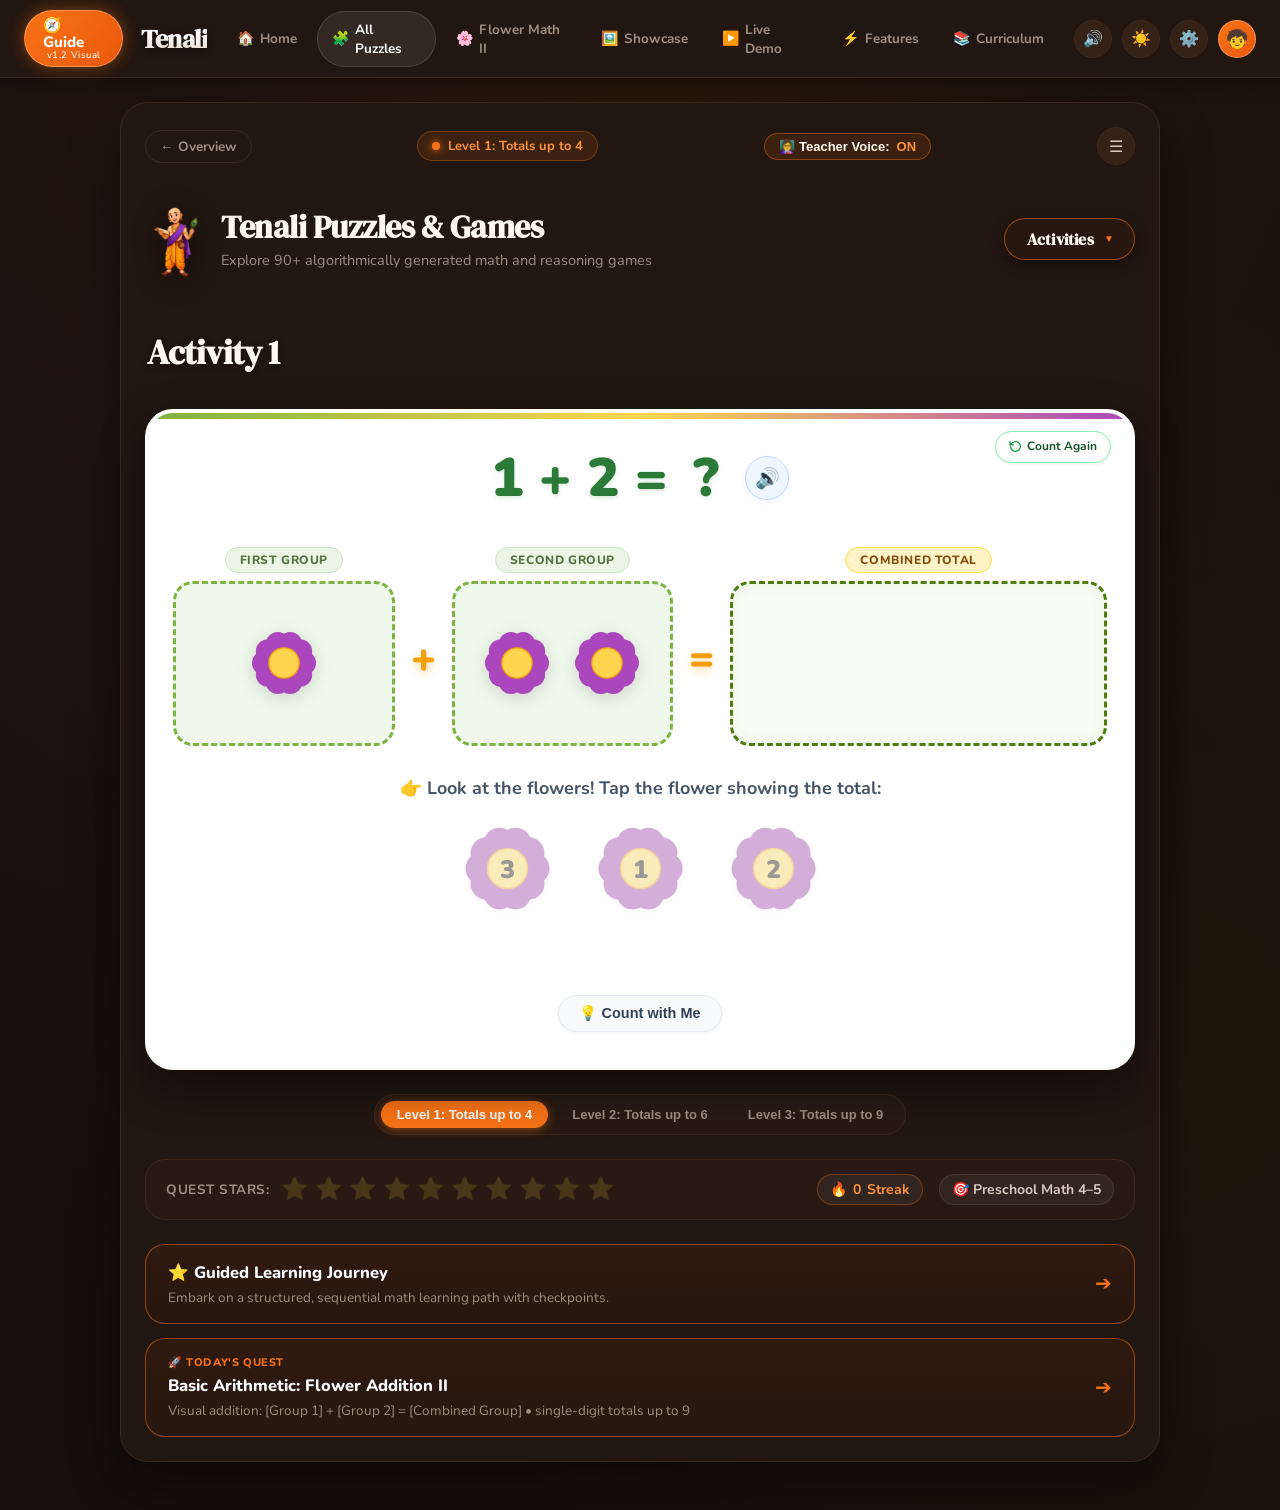
==== commit 2d6c7c2e: "Add spoken operators and glow effects to Activities 2 and 3" ====
--- a/flower_addition_ii_standalone.html
+++ b/flower_addition_ii_standalone.html
@@ -939,6 +939,90 @@
   100% { transform: scale(1.08) translateY(-3px); }
 }
 
+/* Activity 1 Scoped Math Operator Glow:
+   Gentle, soft pulsing highlight around plus and equals without moving, resizing, or shifting position */
+#flower-activity-container .math-operator-symbol.symbol-glow {
+  transform: none !important;
+  color: #f59e0b;
+  text-shadow: 0 0 16px rgba(245, 158, 11, 0.9),
+               0 0 30px rgba(251, 191, 36, 0.75),
+               0 2px 6px rgba(194, 65, 12, 0.3);
+  filter: drop-shadow(0 0 10px rgba(251, 191, 36, 0.85));
+  animation: act1-operator-glow-pulse 1.2s ease-in-out infinite alternate !important;
+  z-index: 5;
+}
+
+@keyframes act1-operator-glow-pulse {
+  0% {
+    transform: none;
+    text-shadow: 0 0 12px rgba(245, 158, 11, 0.75),
+                 0 0 22px rgba(251, 191, 36, 0.55);
+    filter: drop-shadow(0 0 6px rgba(251, 191, 36, 0.6));
+  }
+  100% {
+    transform: none;
+    text-shadow: 0 0 20px rgba(245, 158, 11, 1),
+                 0 0 36px rgba(251, 191, 36, 0.85);
+    filter: drop-shadow(0 0 14px rgba(251, 191, 36, 0.95));
+  }
+}
+
+/* Activity 2 Scoped Math Operator Glow:
+   Gentle, soft pulsing highlight around plus and equals without moving, resizing, or shifting position */
+#flower-merge-activity-container .math-operator-symbol.symbol-glow {
+  transform: none !important;
+  color: #f59e0b;
+  text-shadow: 0 0 16px rgba(245, 158, 11, 0.9),
+               0 0 30px rgba(251, 191, 36, 0.75),
+               0 2px 6px rgba(194, 65, 12, 0.3);
+  filter: drop-shadow(0 0 10px rgba(251, 191, 36, 0.85));
+  animation: act2-operator-glow-pulse 1.2s ease-in-out infinite alternate !important;
+  z-index: 5;
+}
+
+@keyframes act2-operator-glow-pulse {
+  0% {
+    transform: none;
+    text-shadow: 0 0 12px rgba(245, 158, 11, 0.75),
+                 0 0 22px rgba(251, 191, 36, 0.55);
+    filter: drop-shadow(0 0 6px rgba(251, 191, 36, 0.6));
+  }
+  100% {
+    transform: none;
+    text-shadow: 0 0 20px rgba(245, 158, 11, 1),
+                 0 0 36px rgba(251, 191, 36, 0.85);
+    filter: drop-shadow(0 0 14px rgba(251, 191, 36, 0.95));
+  }
+}
+
+/* Activity 3 Scoped Math Operator Glow:
+   Gentle, soft pulsing highlight around plus and equals without moving, resizing, or shifting position */
+#flower-merge-3-activity-container .math-operator-symbol.symbol-glow {
+  transform: none !important;
+  color: #f59e0b;
+  text-shadow: 0 0 16px rgba(245, 158, 11, 0.9),
+               0 0 30px rgba(251, 191, 36, 0.75),
+               0 2px 6px rgba(194, 65, 12, 0.3);
+  filter: drop-shadow(0 0 10px rgba(251, 191, 36, 0.85));
+  animation: act3-operator-glow-pulse 1.2s ease-in-out infinite alternate !important;
+  z-index: 5;
+}
+
+@keyframes act3-operator-glow-pulse {
+  0% {
+    transform: none;
+    text-shadow: 0 0 12px rgba(245, 158, 11, 0.75),
+                 0 0 22px rgba(251, 191, 36, 0.55);
+    filter: drop-shadow(0 0 6px rgba(251, 191, 36, 0.6));
+  }
+  100% {
+    transform: none;
+    text-shadow: 0 0 20px rgba(245, 158, 11, 1),
+                 0 0 36px rgba(251, 191, 36, 0.85);
+    filter: drop-shadow(0 0 14px rgba(251, 191, 36, 0.95));
+  }
+}
+
 /* ==========================================================================
    FLOWER COMPONENT (Purple Petals, Yellow Center, Number Inside)
    Scalloped petals, vibrant yellow disc, number inside yellow center
@@ -2323,24 +2407,11 @@
    ========================================================================== */
 .activity-0-card {
   position: relative;
-  padding: 18px 24px 32px 24px;
-}
-
-.activity-0-card .act0-top-bar {
-  display: flex;
-  align-items: center;
-  justify-content: flex-end;
-  width: 100%;
-  min-height: 34px;
-  margin-bottom: 8px;
-}
-
-.activity-0-card .act0-top-bar .activity-count-again-btn {
-  position: static;
+  overflow: hidden;
 }
 
 .activity-0-card .flower-equation-wrapper {
-  margin: 4px 0 24px 0;
+  margin: 18px 0 24px 0;
 }
 
 .activity-0-card::before {
@@ -2351,6 +2422,21 @@
   right: 0;
   height: 6px;
   background: linear-gradient(90deg, #f85656 0%, #ffd54f 50%, #48bb78 100%);
+  border-top-left-radius: var(--radius-lg);
+  border-top-right-radius: var(--radius-lg);
+}
+
+@media (max-width: 720px) {
+  .activity-0-card .flower-equation-wrapper {
+    margin: 14px 0 16px 0;
+  }
+}
+
+@media (max-width: 480px) {
+  .activity-0-card::before {
+    border-top-left-radius: 20px;
+    border-top-right-radius: 20px;
+  }
 }
 
 .activity-0-card .flower-group-box {
@@ -2436,6 +2522,26 @@
   100% { transform: scale(1); }
 }
 
+/* Dynamic pop-in spawn animation for newly appearing flowers in Activity 0 Answer Box */
+.activity-0-card #act0-flower-group-result .flower-token.act0-spawn-pop {
+  animation: act0-flower-spawn-pop 0.38s cubic-bezier(0.34, 1.56, 0.64, 1) forwards;
+}
+
+@keyframes act0-flower-spawn-pop {
+  0% {
+    transform: scale(0);
+    opacity: 0;
+  }
+  65% {
+    transform: scale(1.15);
+    opacity: 1;
+  }
+  100% {
+    transform: scale(1);
+    opacity: 1;
+  }
+}
+
 .activity-0-card .flower-token.highlighted {
   animation: act0-flower-glow 1s infinite alternate;
 }
@@ -2566,6 +2672,7 @@
   font-weight: 800;
   display: inline-flex;
   align-items: center;
+  justify-content: center;
   gap: 10px;
   box-shadow: 0 2px 8px rgba(22, 163, 74, 0.08);
   animation: slide-fade-in 0.35s ease-out;
@@ -2639,6 +2746,70 @@
   .activity-0-card .act0-next-round-btn {
     font-size: 16px;
     padding: 10px 24px;
+  }
+}
+
+/* ==========================================================================
+   ACTIVITY 0: GUIDED INTERACTIVE TEACHER HAND
+   ========================================================================== */
+.act0-teacher-hand {
+  position: absolute;
+  top: 0;
+  left: 0;
+  width: 62px;
+  height: auto;
+  pointer-events: none;
+  z-index: 60;
+  opacity: 0;
+  visibility: hidden;
+  transition: left 0.38s cubic-bezier(0.25, 1, 0.5, 1),
+              top 0.38s cubic-bezier(0.25, 1, 0.5, 1),
+              opacity 0.25s ease,
+              visibility 0.25s ease;
+  user-select: none;
+  -webkit-user-select: none;
+}
+
+.act0-teacher-hand.visible {
+  opacity: 1;
+  visibility: visible;
+}
+
+.act0-teacher-hand .act0-hand-img {
+  width: 100%;
+  height: auto;
+  display: block;
+  filter: drop-shadow(0 4px 12px rgba(0, 0, 0, 0.16));
+  animation: act0-hand-bounce 1.15s infinite ease-in-out;
+  transform-origin: 35% 0%;
+}
+
+@keyframes act0-hand-bounce {
+  0%, 100% {
+    transform: translateY(0);
+  }
+  50% {
+    transform: translateY(-8px);
+  }
+}
+
+@media (max-width: 900px) {
+  .act0-teacher-hand {
+    width: 54px;
+  }
+}
+
+@media (max-width: 640px) {
+  .act0-teacher-hand {
+    width: 46px;
+  }
+  @keyframes act0-hand-bounce {
+    0%, 100% {
+      transform: translateY(0);
+    }
+    50% {
+      transform: translateY(-6px);
+    }
   }
 }
 
@@ -2773,16 +2944,14 @@
            =================================================================== -->
       <section class="flower-activity-card activity-0-card" id="activity-0-container" aria-label="Activity 0: Coral Flower Addition Activity" style="display: none;">
         
-        <!-- Top Controls: Single "Count Again" Button on the Right -->
-        <div class="act0-top-bar">
-          <button type="button" class="activity-count-again-btn" id="btn-act0-count-again" title="Start counting this round again" aria-label="Count this round again">
-            <svg class="recount-icon" viewBox="0 0 24 24" width="13" height="13" aria-hidden="true" fill="none" stroke="currentColor" stroke-width="2.5" stroke-linecap="round" stroke-linejoin="round">
-              <path d="M3 12a9 9 0 1 0 2.6-6.4L2 9"/>
-              <path d="M2 3v6h6"/>
-            </svg>
-            <span>Count Again</span>
-          </button>
-        </div>
+        <!-- Single "Count Again" Button in Top-Right Corner of Activity Area -->
+        <button type="button" class="activity-count-again-btn" id="btn-act0-count-again" title="Start counting this round again" aria-label="Count this round again">
+          <svg class="recount-icon" viewBox="0 0 24 24" width="13" height="13" aria-hidden="true" fill="none" stroke="currentColor" stroke-width="2.5" stroke-linecap="round" stroke-linejoin="round">
+            <path d="M3 12a9 9 0 1 0 2.6-6.4L2 9"/>
+            <path d="M2 3v6h6"/>
+          </svg>
+          <span>Count Again</span>
+        </button>
 
         <!-- ===============================================================
              VISUAL ADDITION EQUATION:
@@ -2843,6 +3012,11 @@
           <button id="btn-act0-count-hint" class="helper-action-btn" title="Light up flowers one by one across the equation">
             💡 Count with Me
           </button>
+        </div>
+
+        <!-- Guided Interactive Teacher Hand -->
+        <div class="act0-teacher-hand" id="act0-teacher-hand" aria-hidden="true">
+          <img src="[data-uri]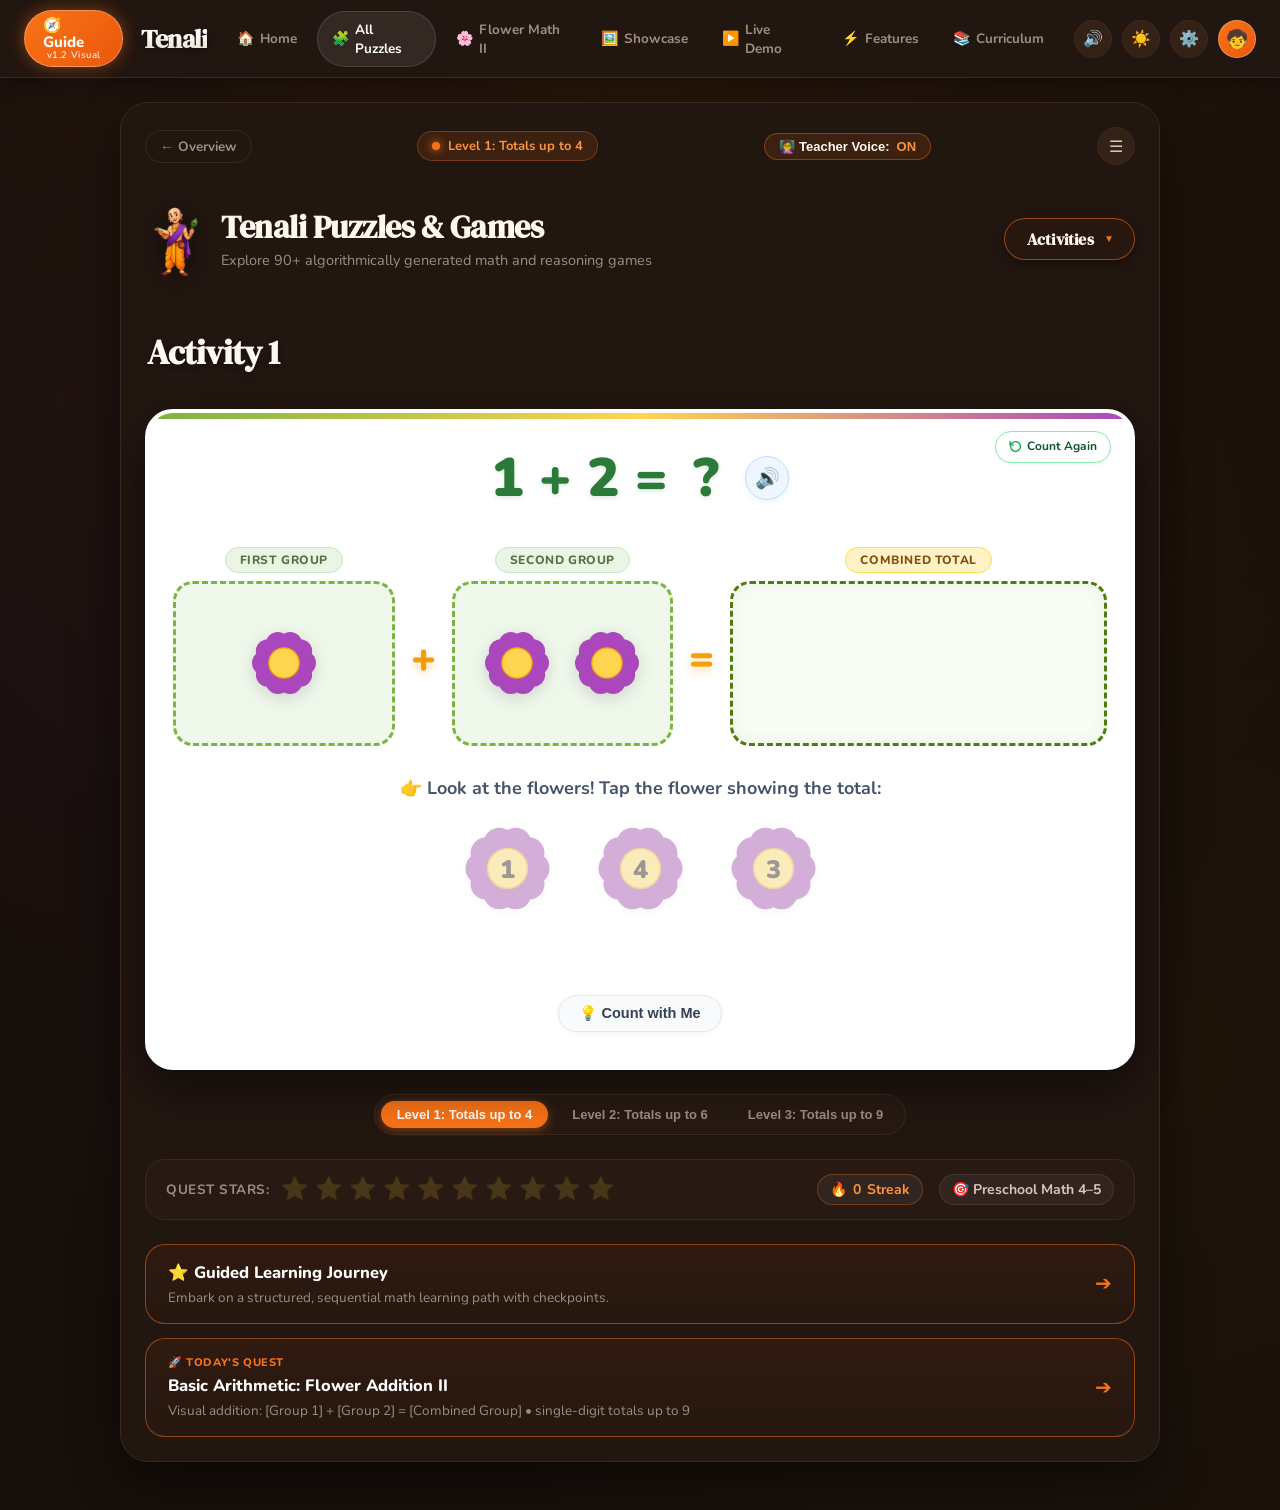
==== commit 12ba72f7: "Remove numbers from Activity 0 answer box flowers" ====
--- a/flower_addition_ii_standalone.html
+++ b/flower_addition_ii_standalone.html
@@ -4566,9 +4566,9 @@
     flowerDiv.dataset.counted = 'true';
     flowerDiv.dataset.countOrder = String(seqNumber);
     flowerDiv.innerHTML = createCoralFlowerSVG({
-      number: seqNumber,
+      number: '',
       size: flowerPixelSize,
-      hideNumber: false
+      hideNumber: true
     });
 
     flowerDiv.addEventListener('click', () => {
@@ -4886,7 +4886,7 @@
       flowerEl.dataset.countOrder = String(currentCount);
       audio0.playPop(currentCount);
 
-      // On counting N, flower appears dynamically in Answer Box with number N inside circular centre
+      // On counting N, flower appears dynamically in Answer Box (without number inside circular centre)
       spawnAnswerBoxFlower0(currentCount);
 
       if (currentCount >= q.num1) {
@@ -4910,7 +4910,7 @@
       flowerEl.dataset.countOrder = String(cumulativeCount);
       audio0.playPop(cumulativeCount);
 
-      // Flower appears dynamically in Answer Box with cumulativeCount inside circular centre
+      // Flower appears dynamically in Answer Box (without number inside circular centre)
       spawnAnswerBoxFlower0(cumulativeCount);
 
       if (currentCount >= q.num2) {
@@ -5323,11 +5323,11 @@
         // Guide hand points to currently narrated flower
         teacherHand0.pointTo(flowerEl);
 
-        // In Activity 0, flower centres remain blank while numbers reveal in Answer Box
+        // In Activity 0, flowers appear dynamically in Answer Box
         state0.boxCounters['act0-flower-group-1'] = count;
         audio0.playPop(count);
 
-        // Reveal number inside Answer Box flower
+        // Dynamically spawn flower in Answer Box (without number)
         revealAnswerBoxFlowerNumber0(count);
 
         teacherVoice0.countFlower(count, () => {
@@ -5401,7 +5401,7 @@
         state0.boxCounters['act0-flower-group-2'] = count;
         audio0.playPop(cumulativeCount);
 
-        // Reveal number inside Answer Box flower
+        // Dynamically spawn flower in Answer Box (without number)
         revealAnswerBoxFlowerNumber0(cumulativeCount);
 
         teacherVoice0.countFlower(cumulativeCount, () => {
